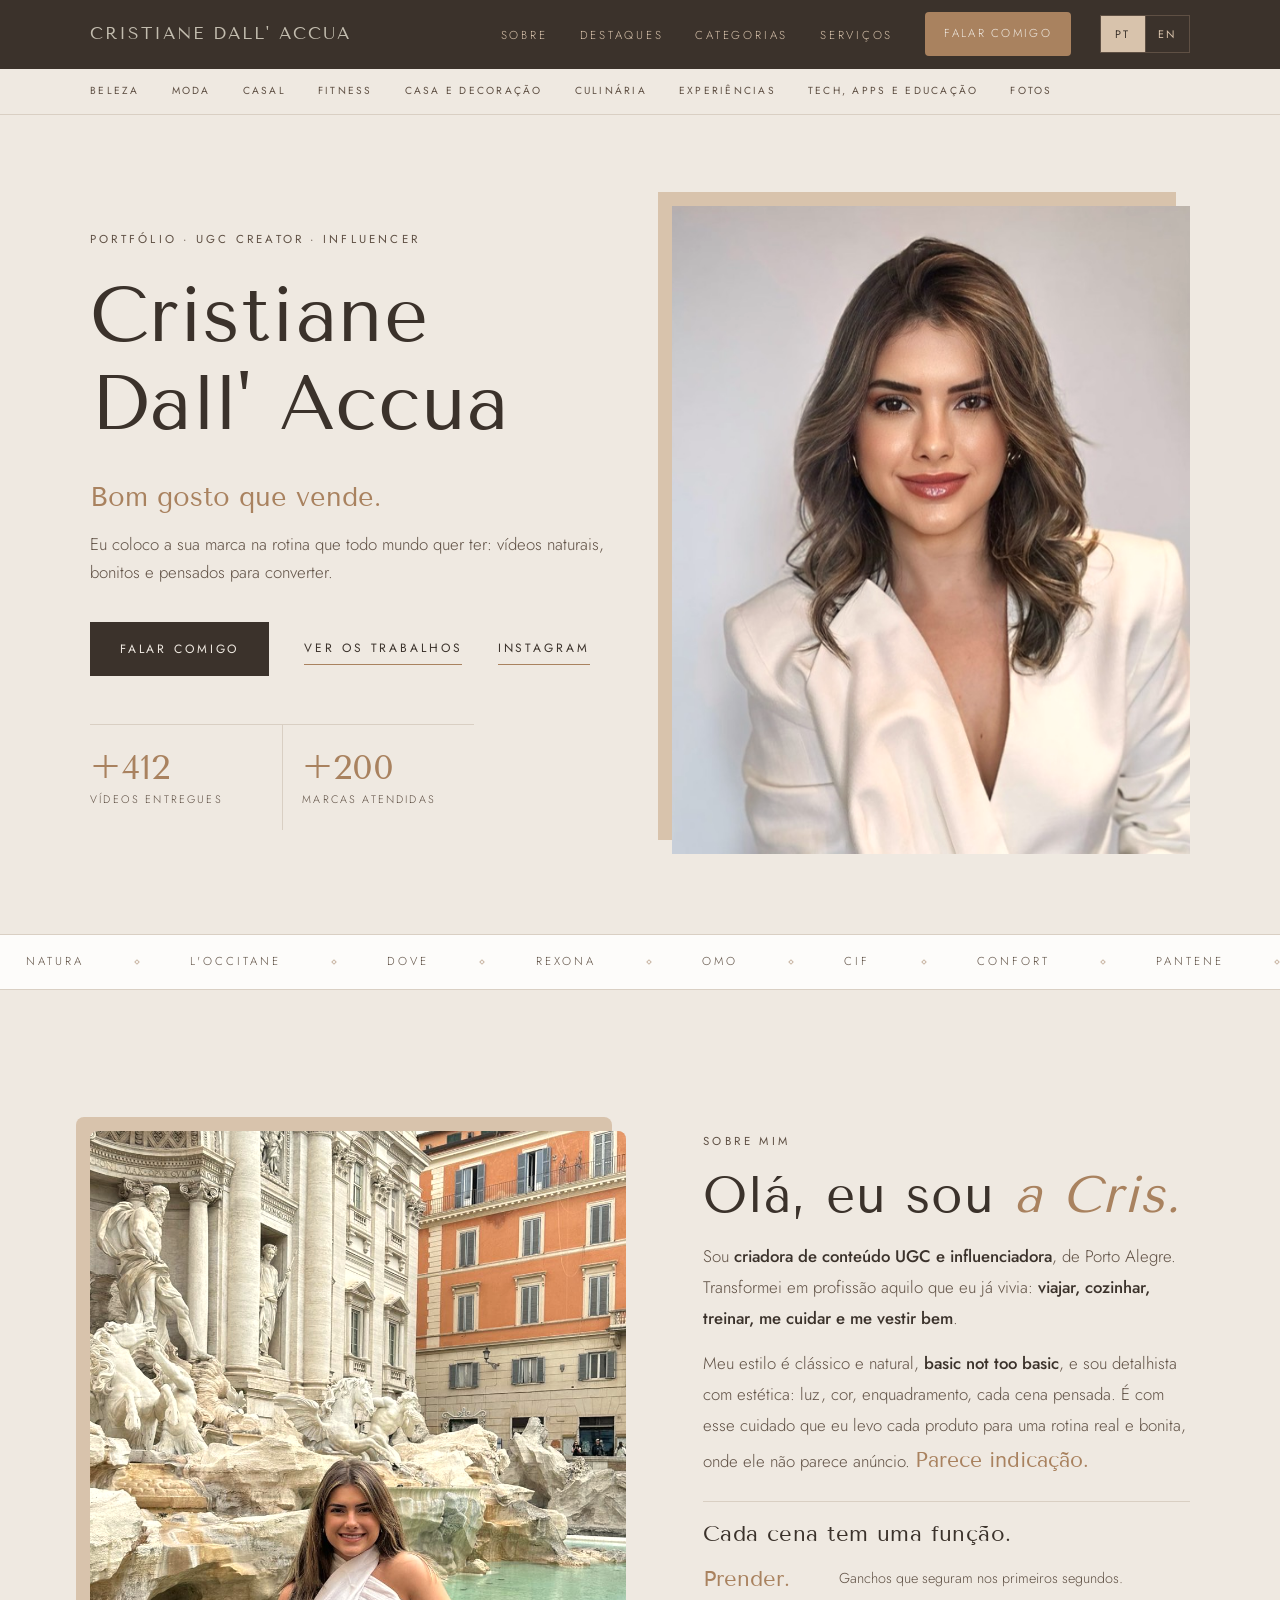
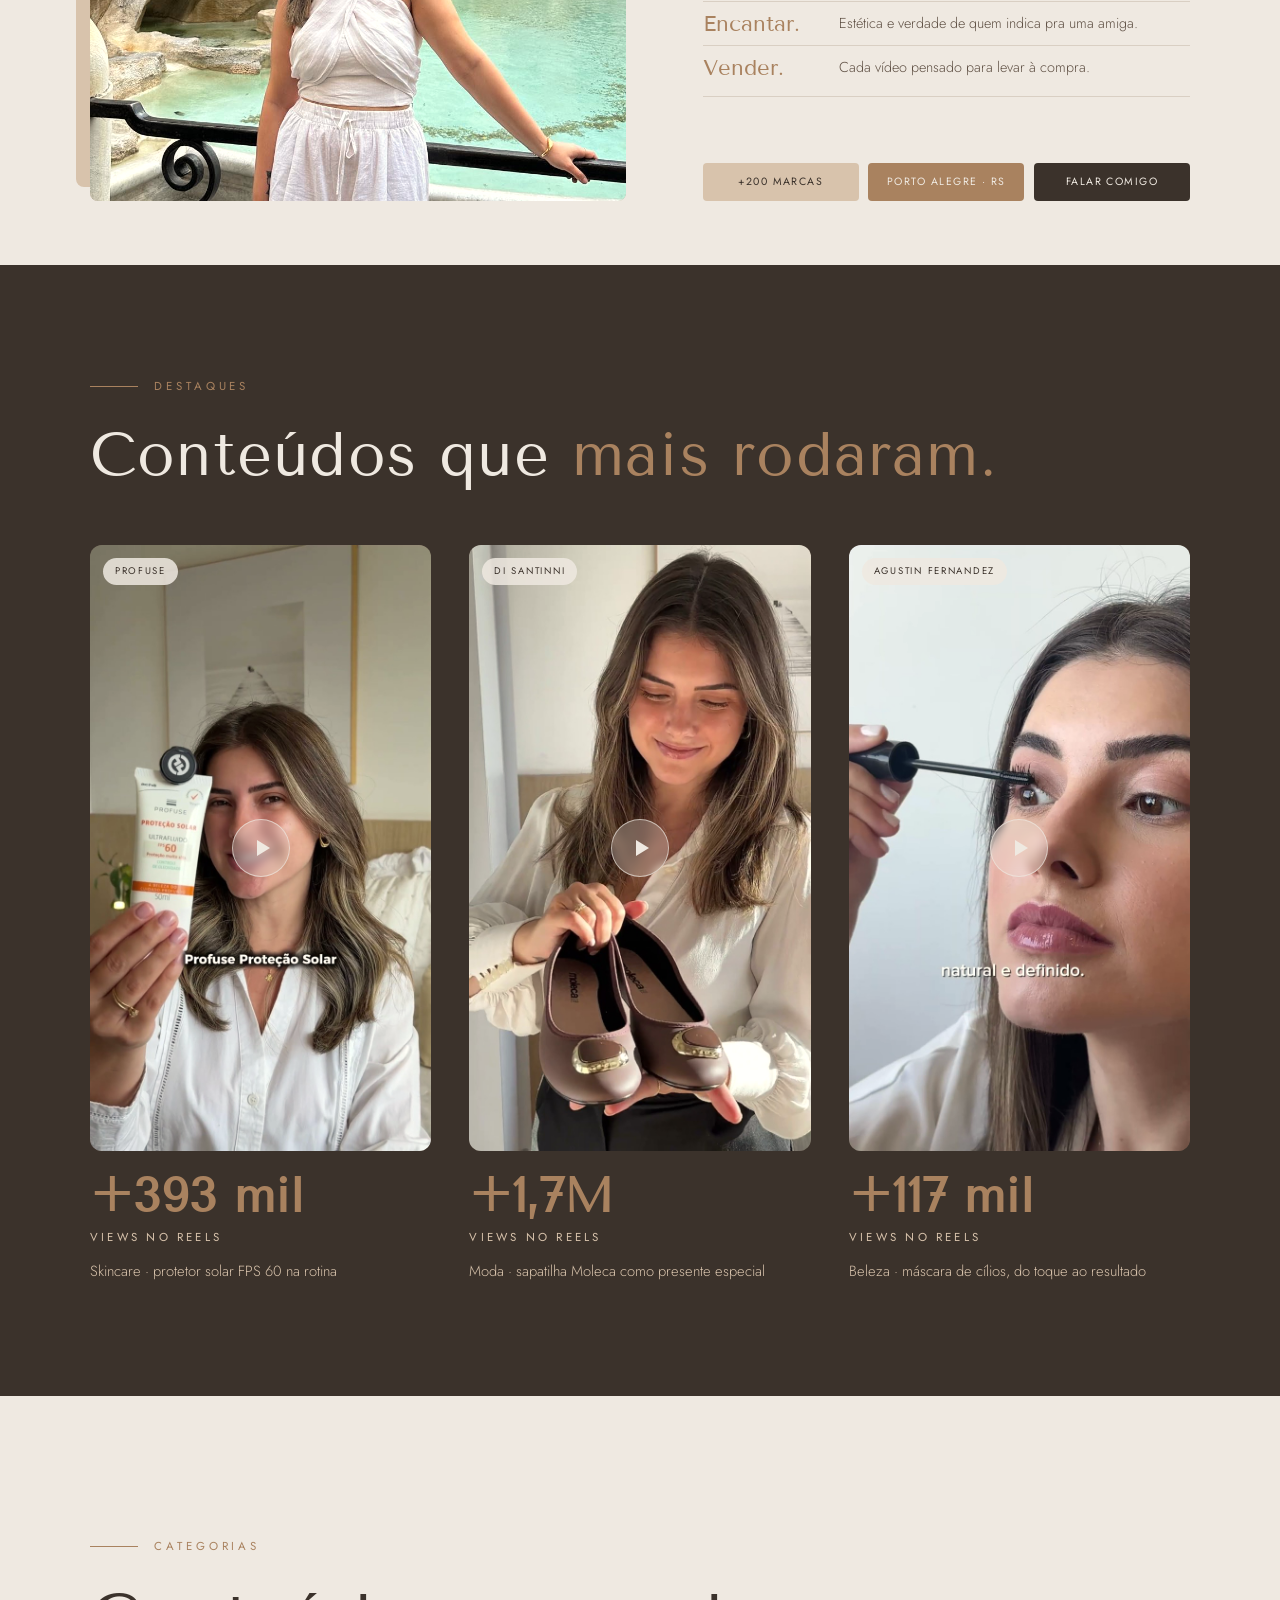
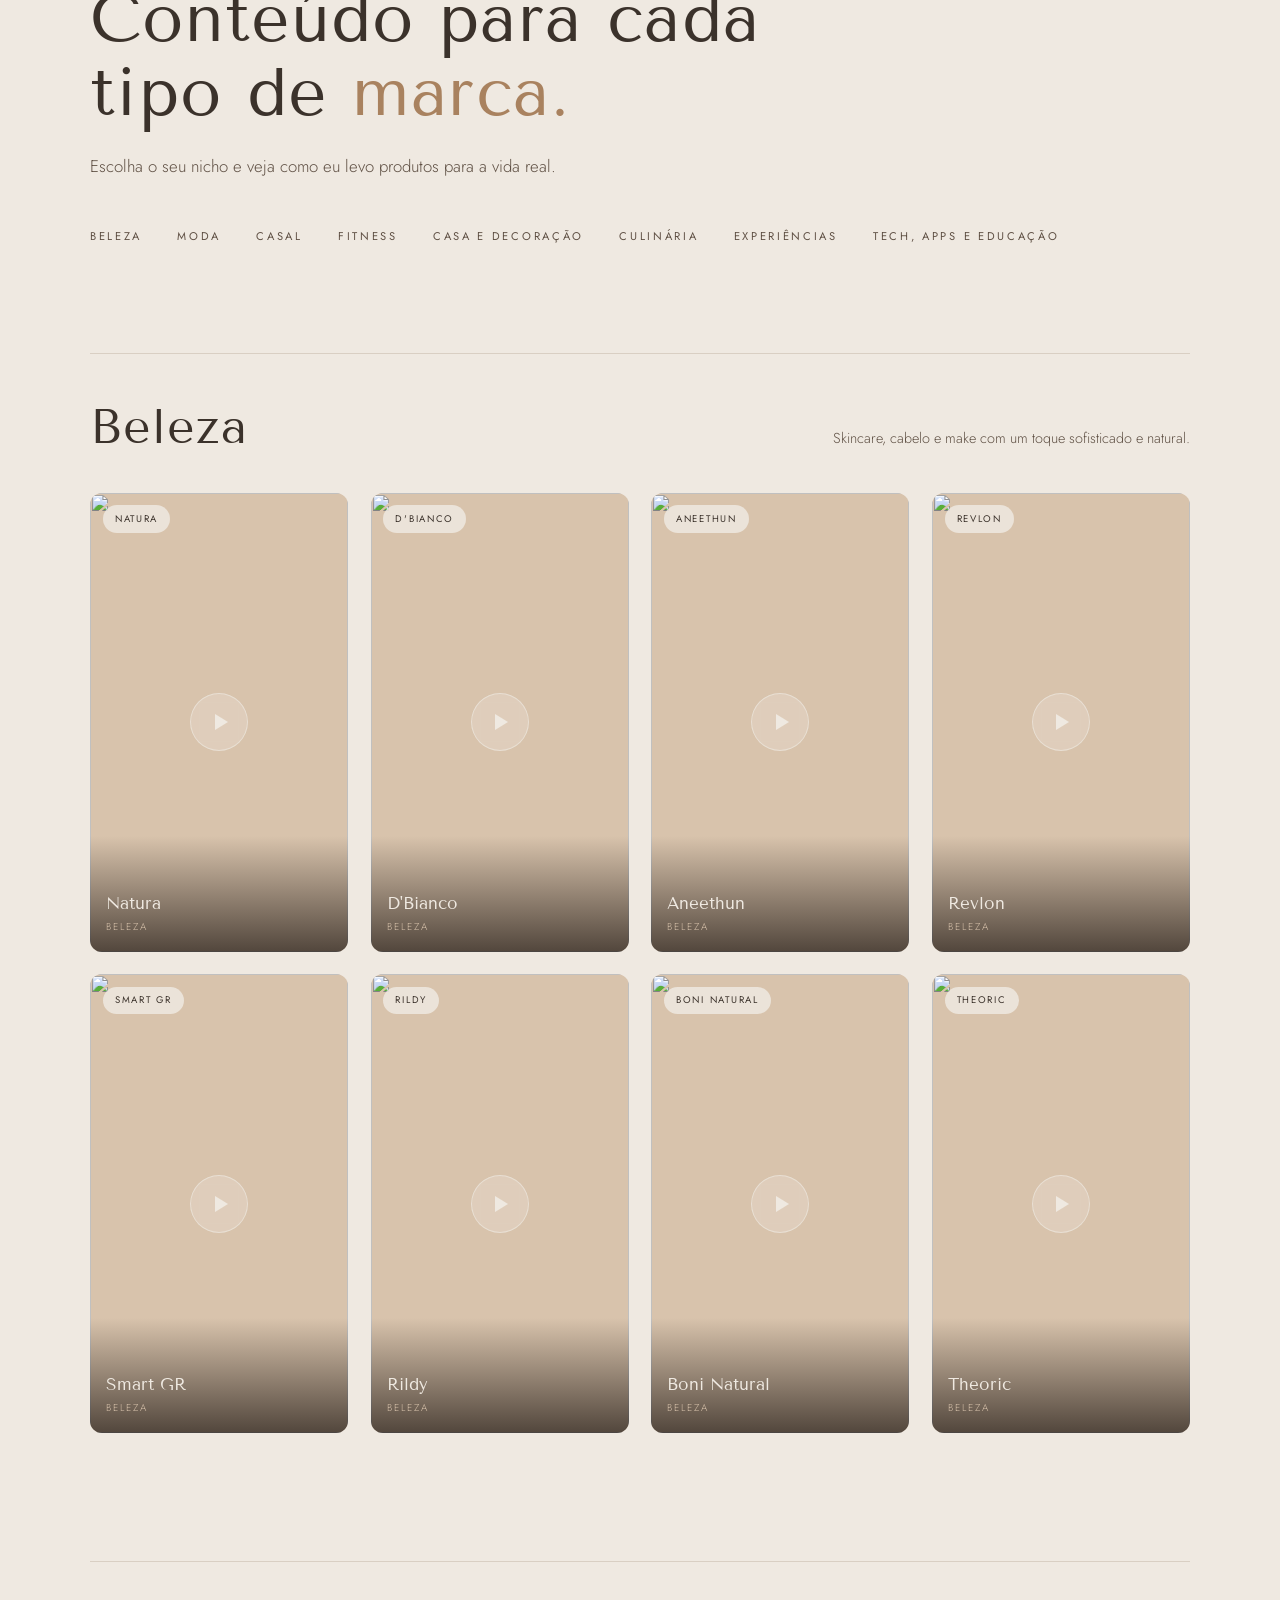
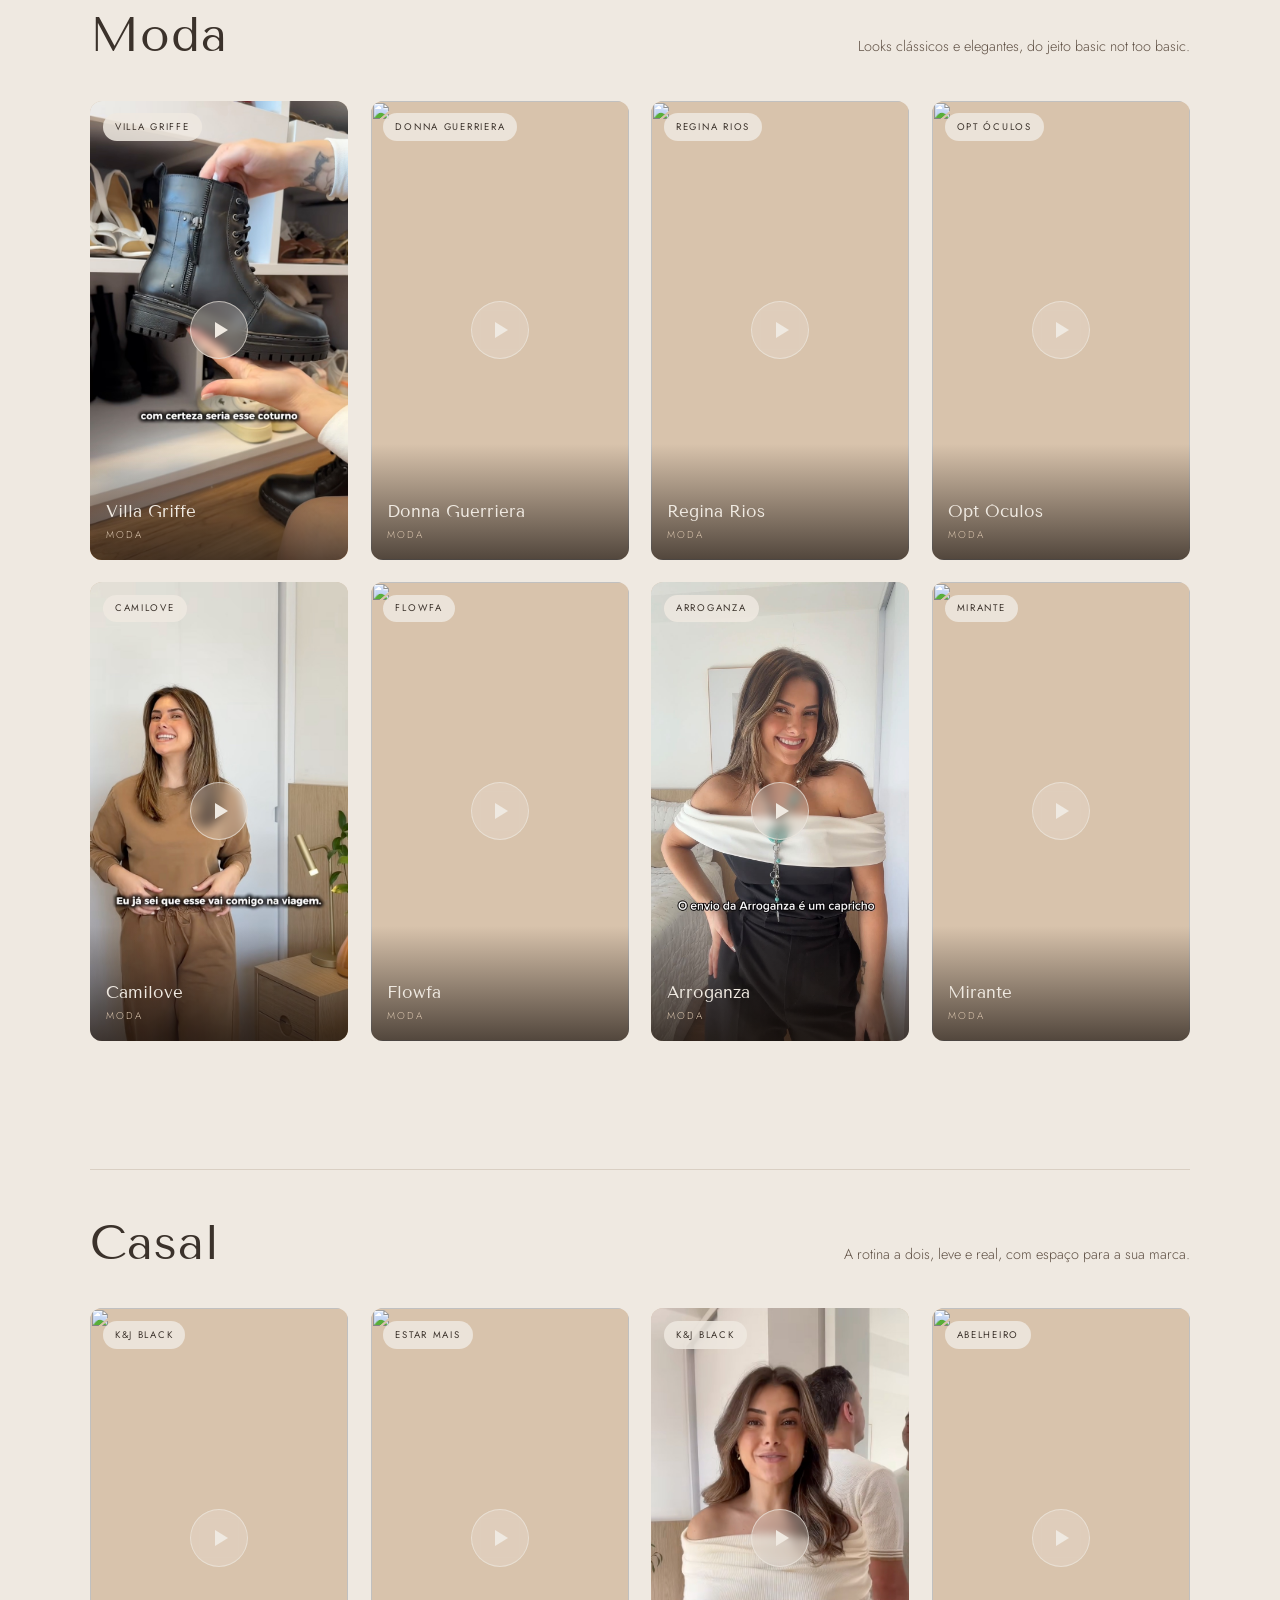
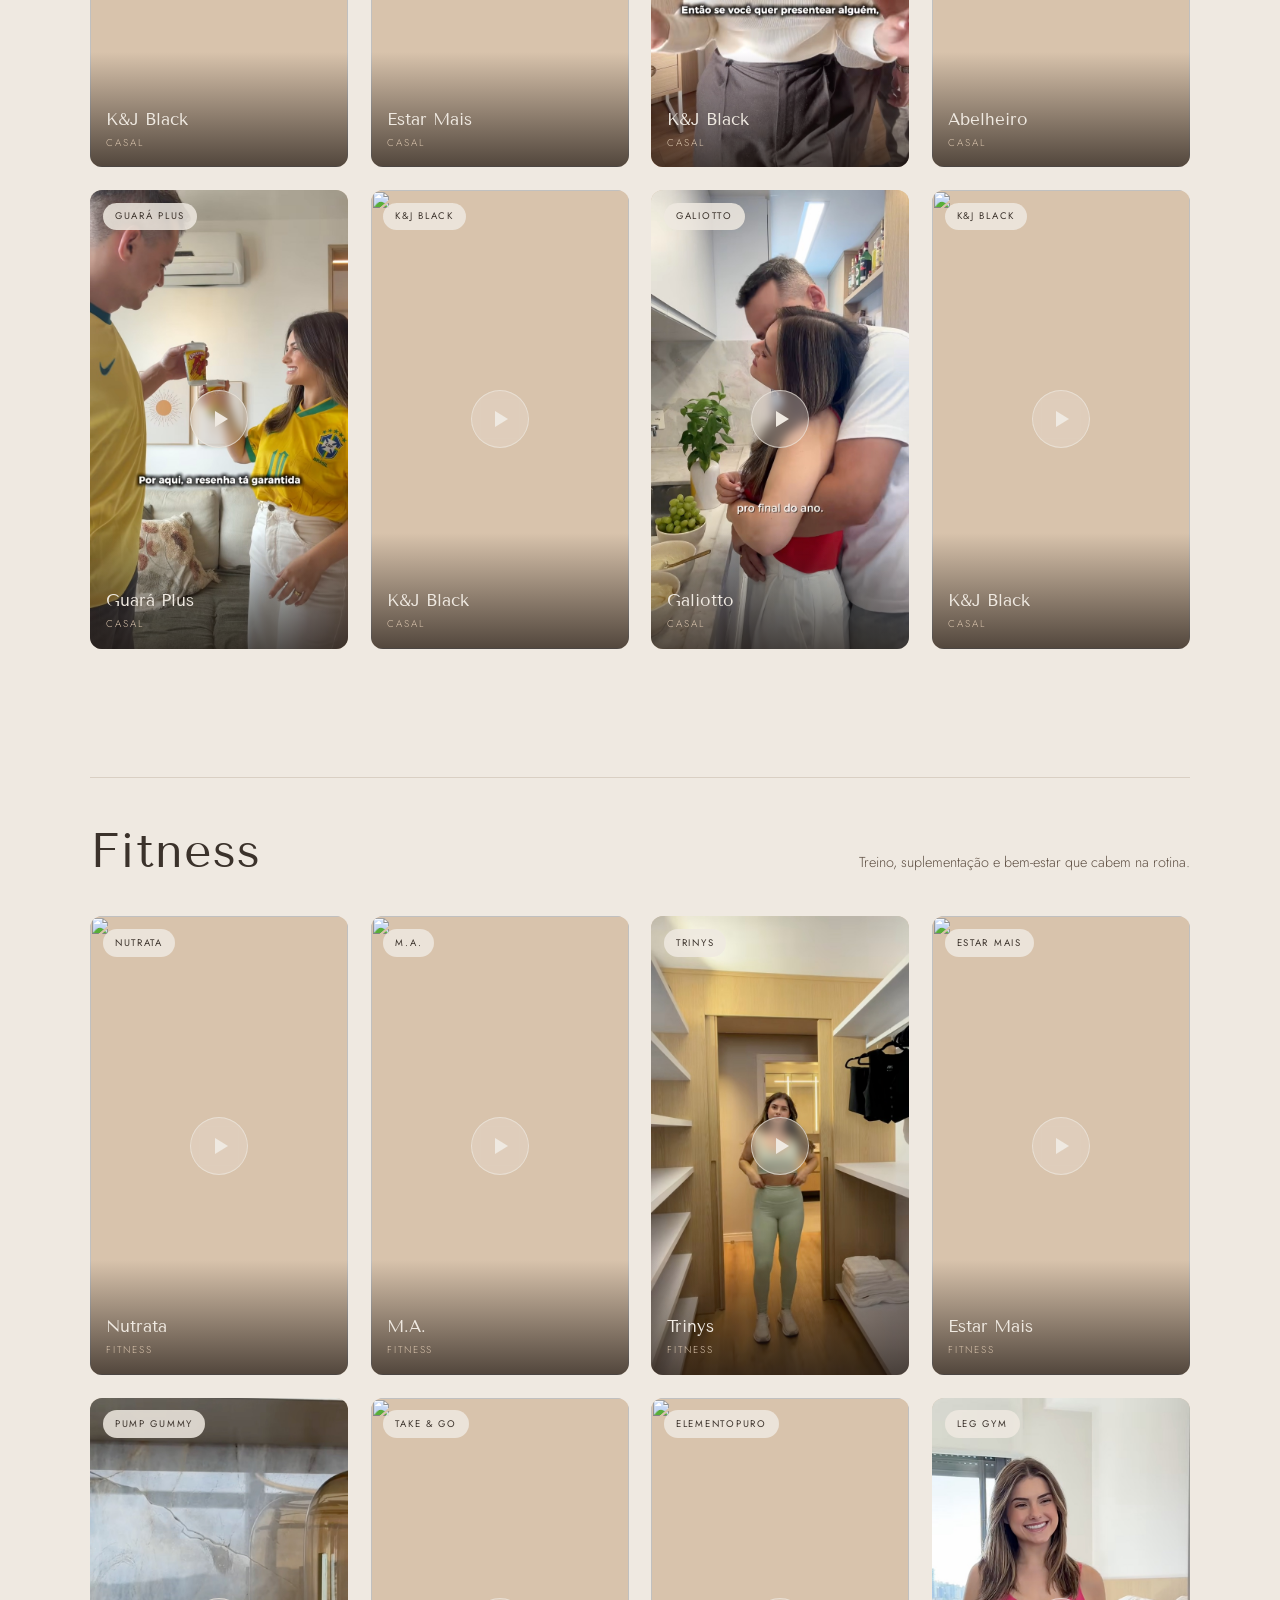
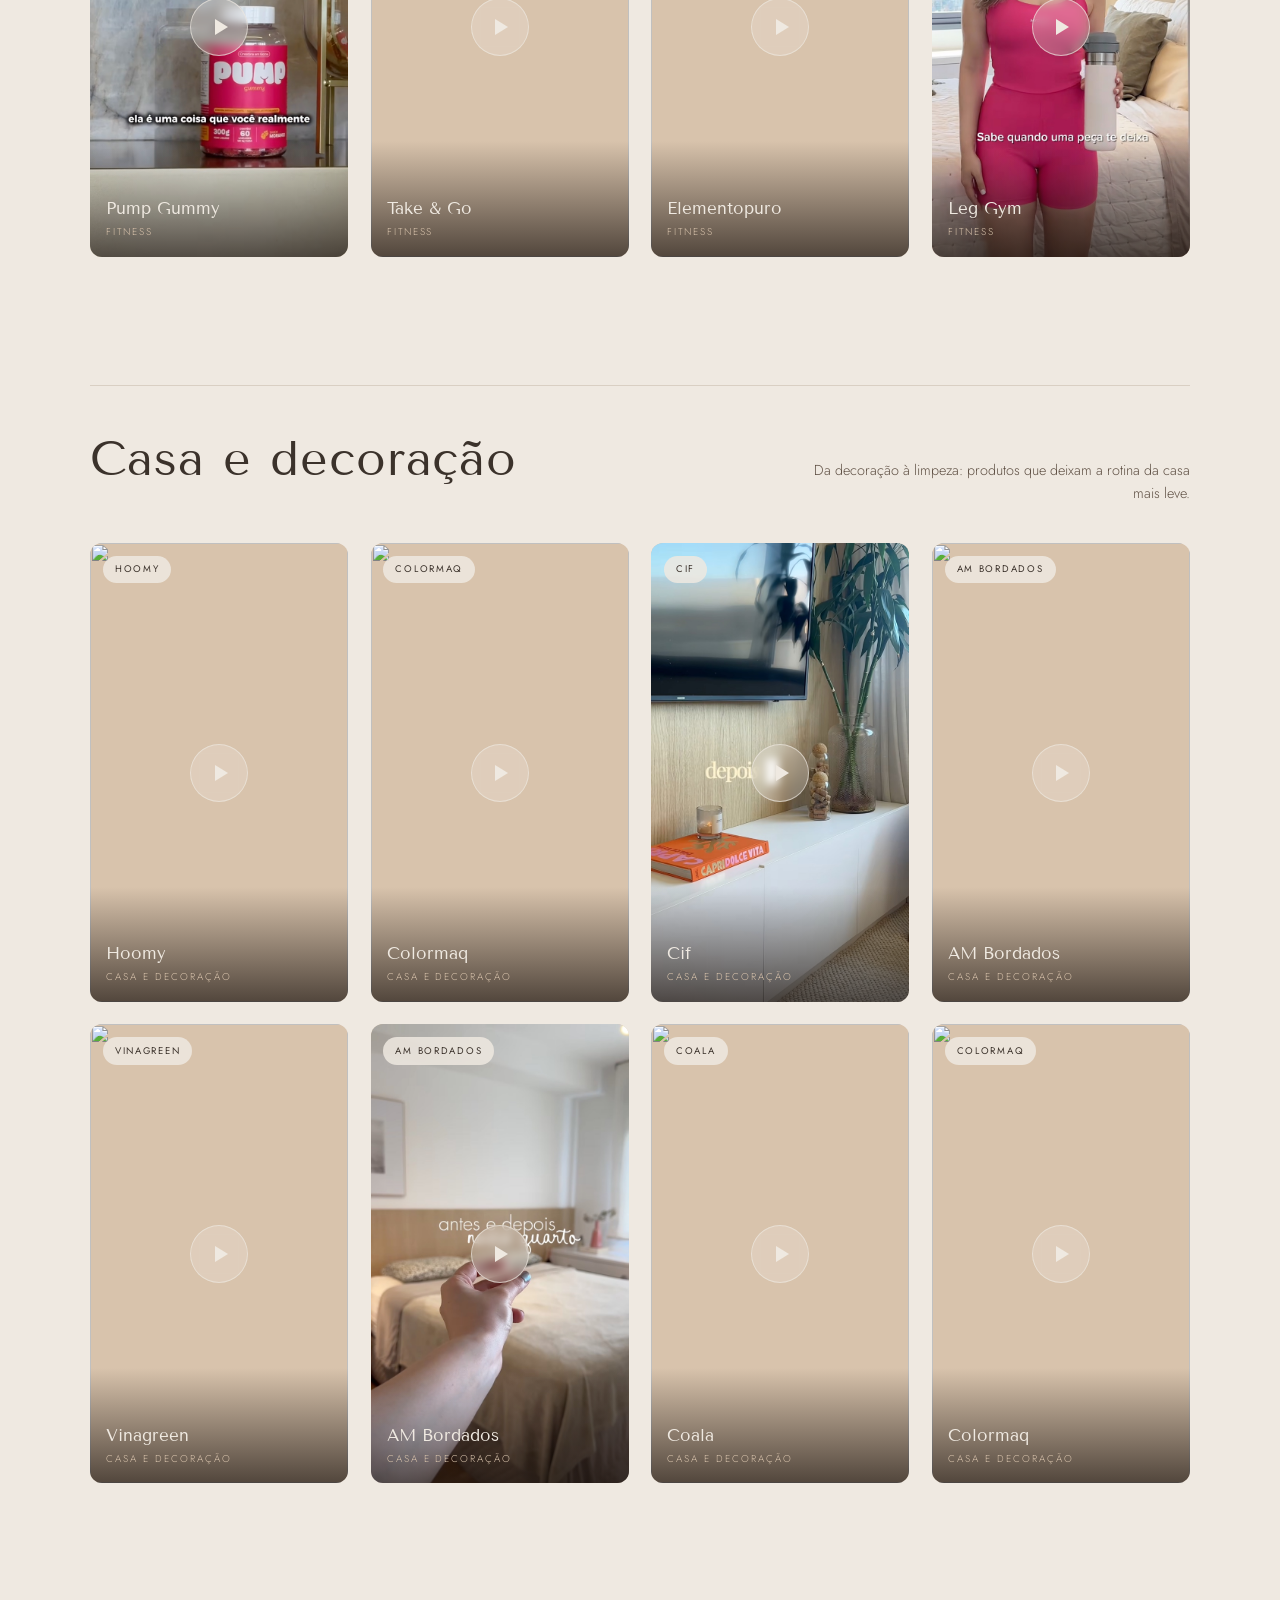
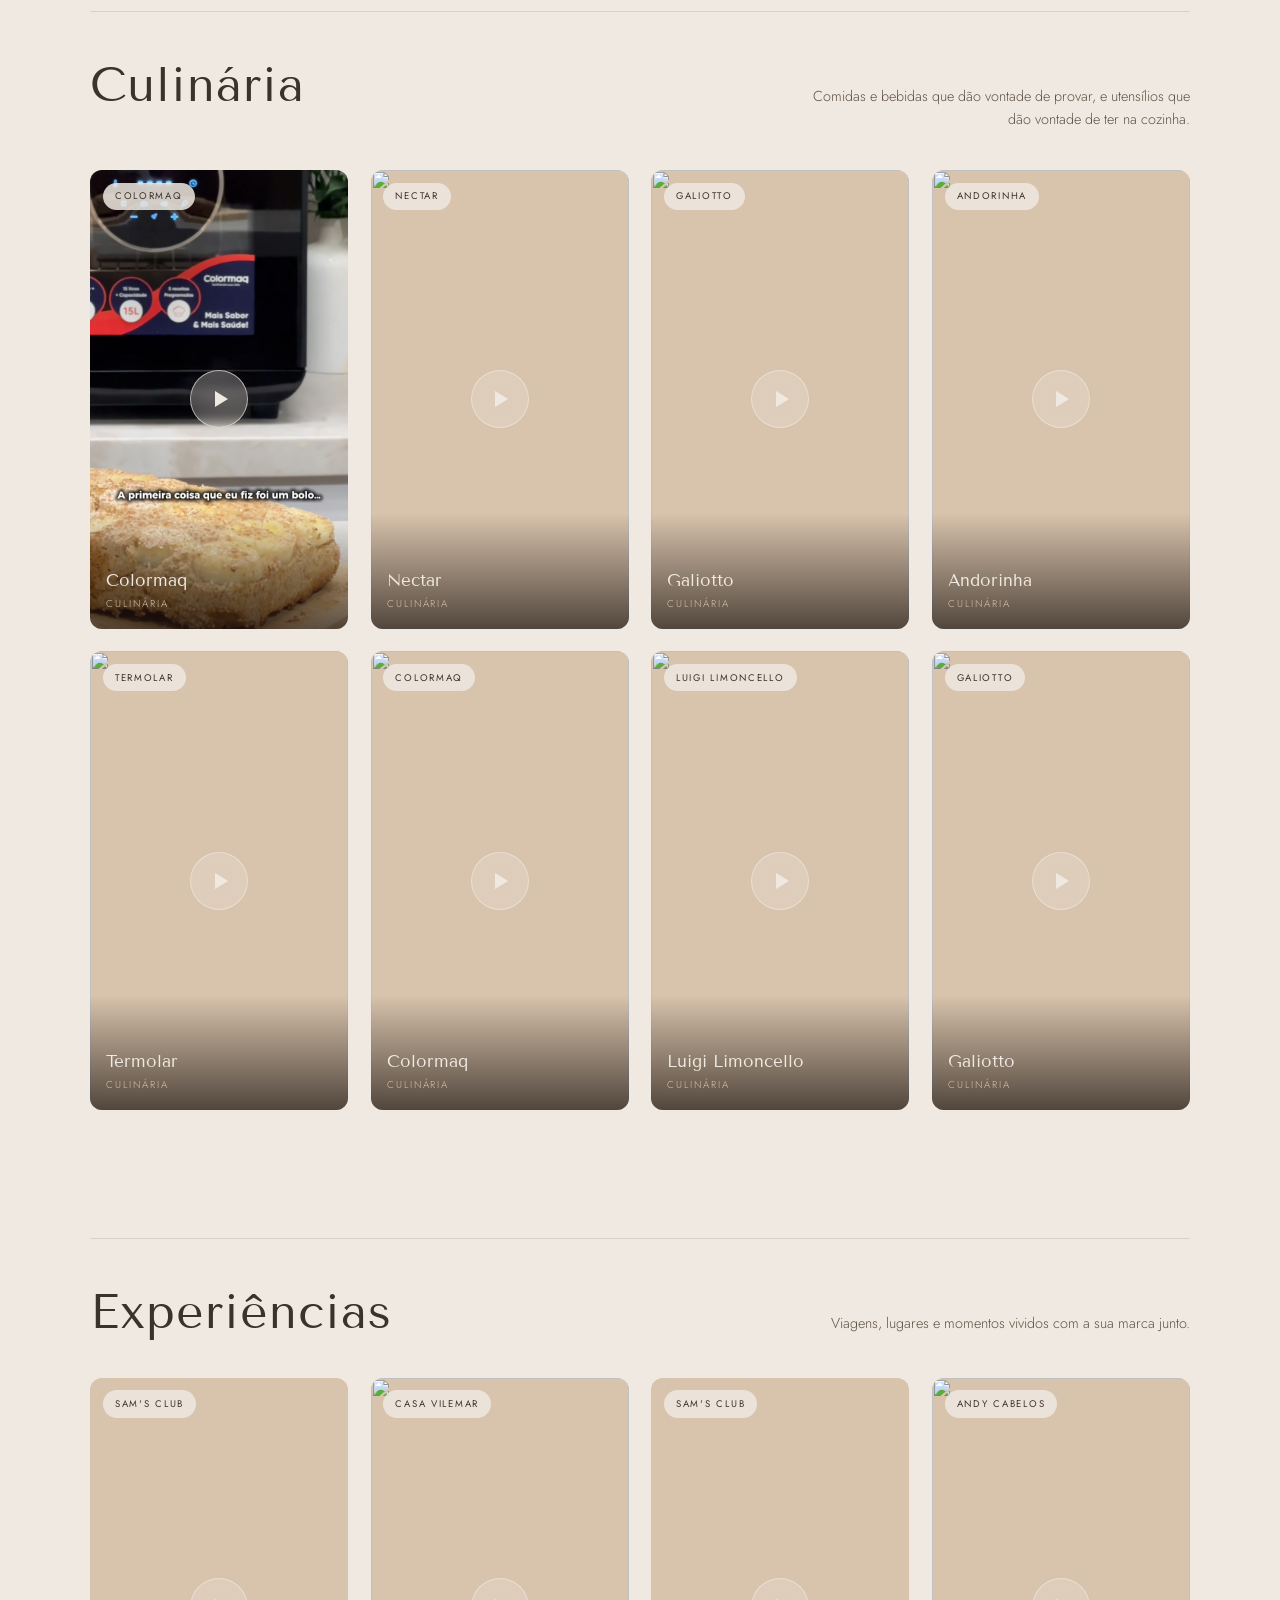
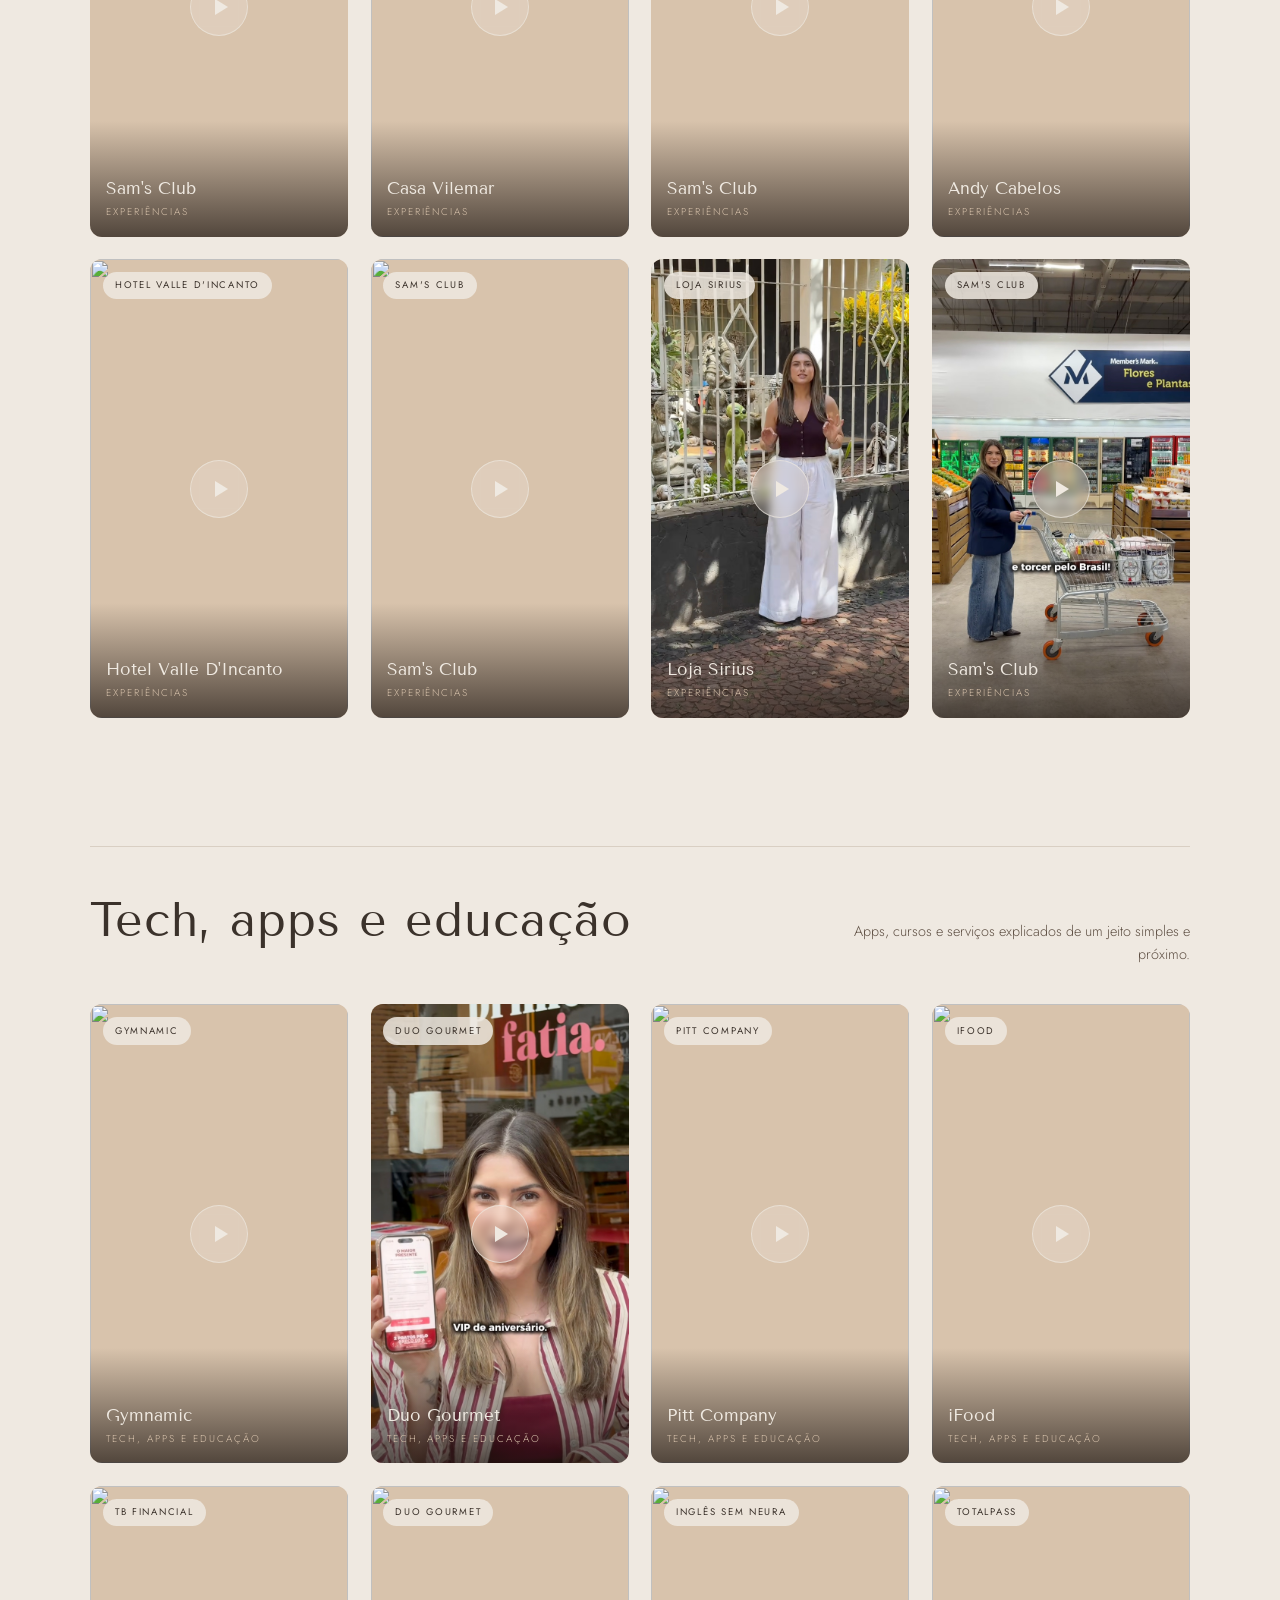
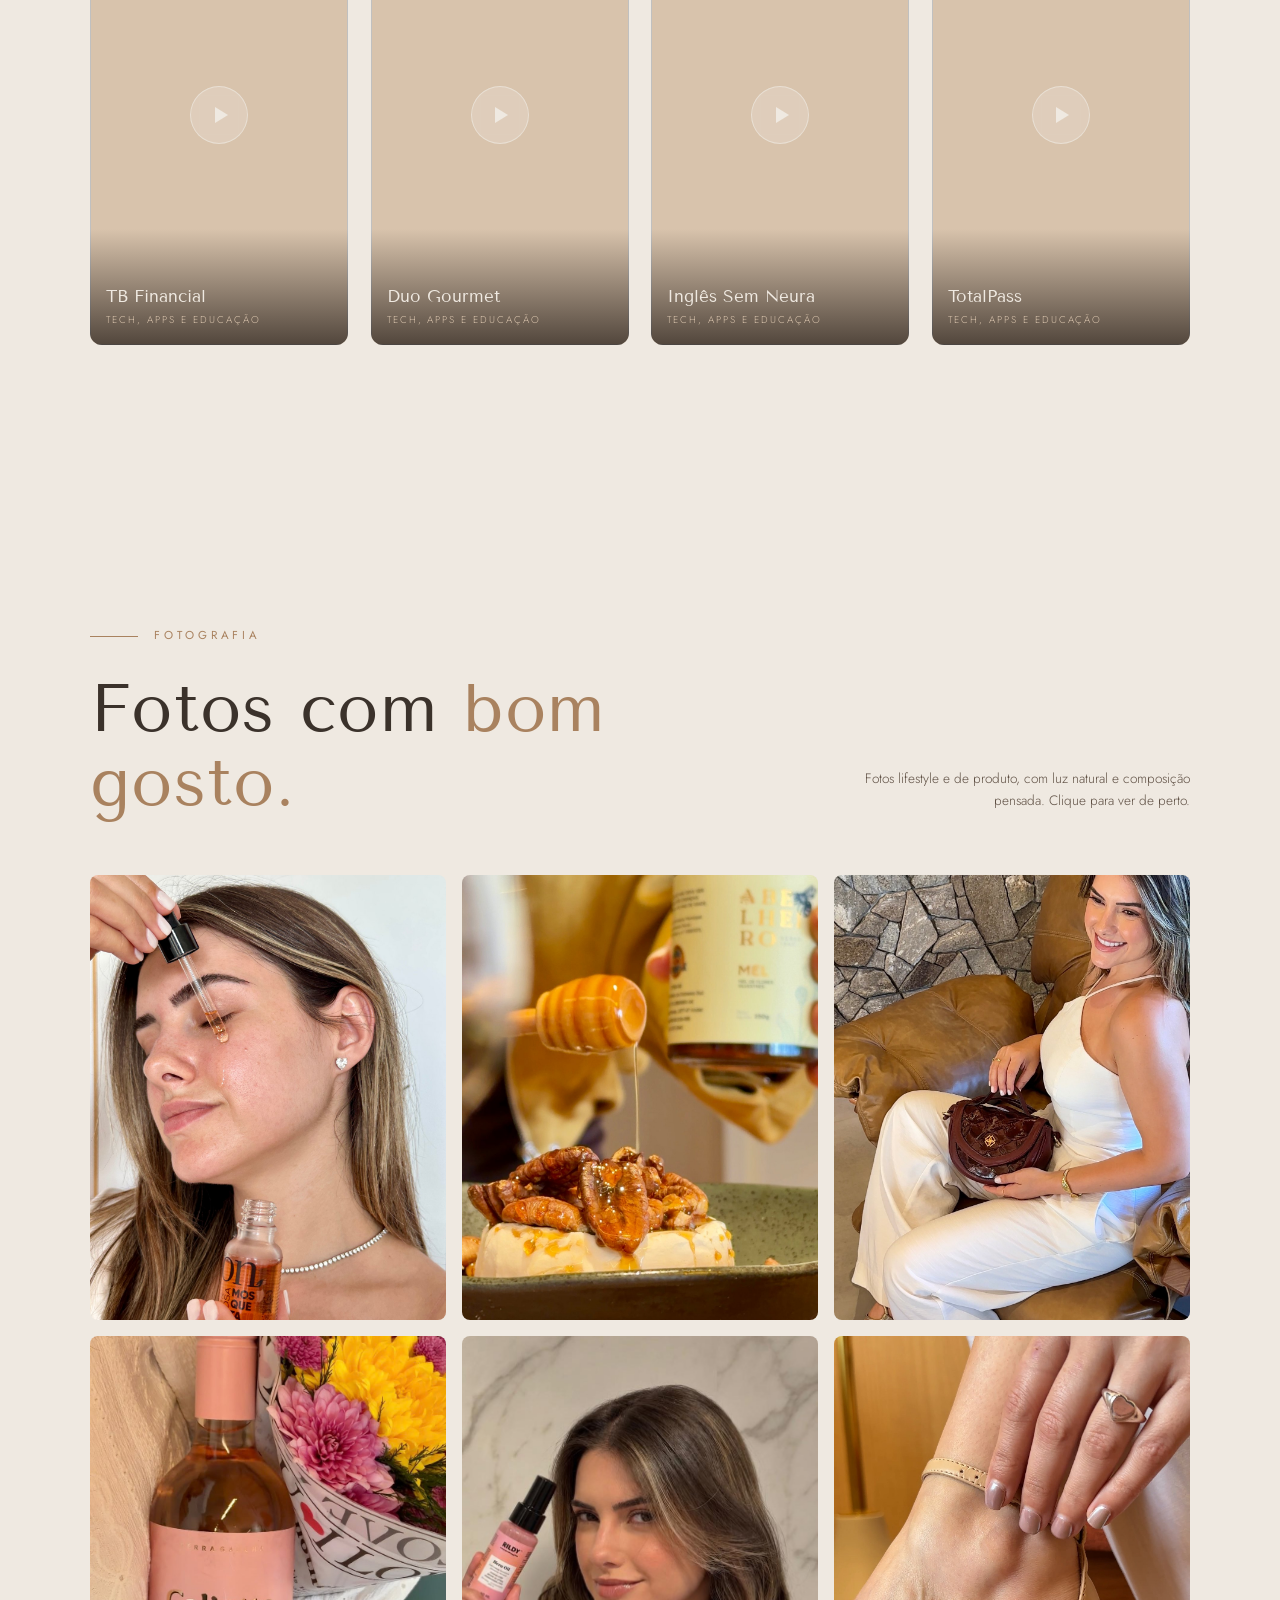
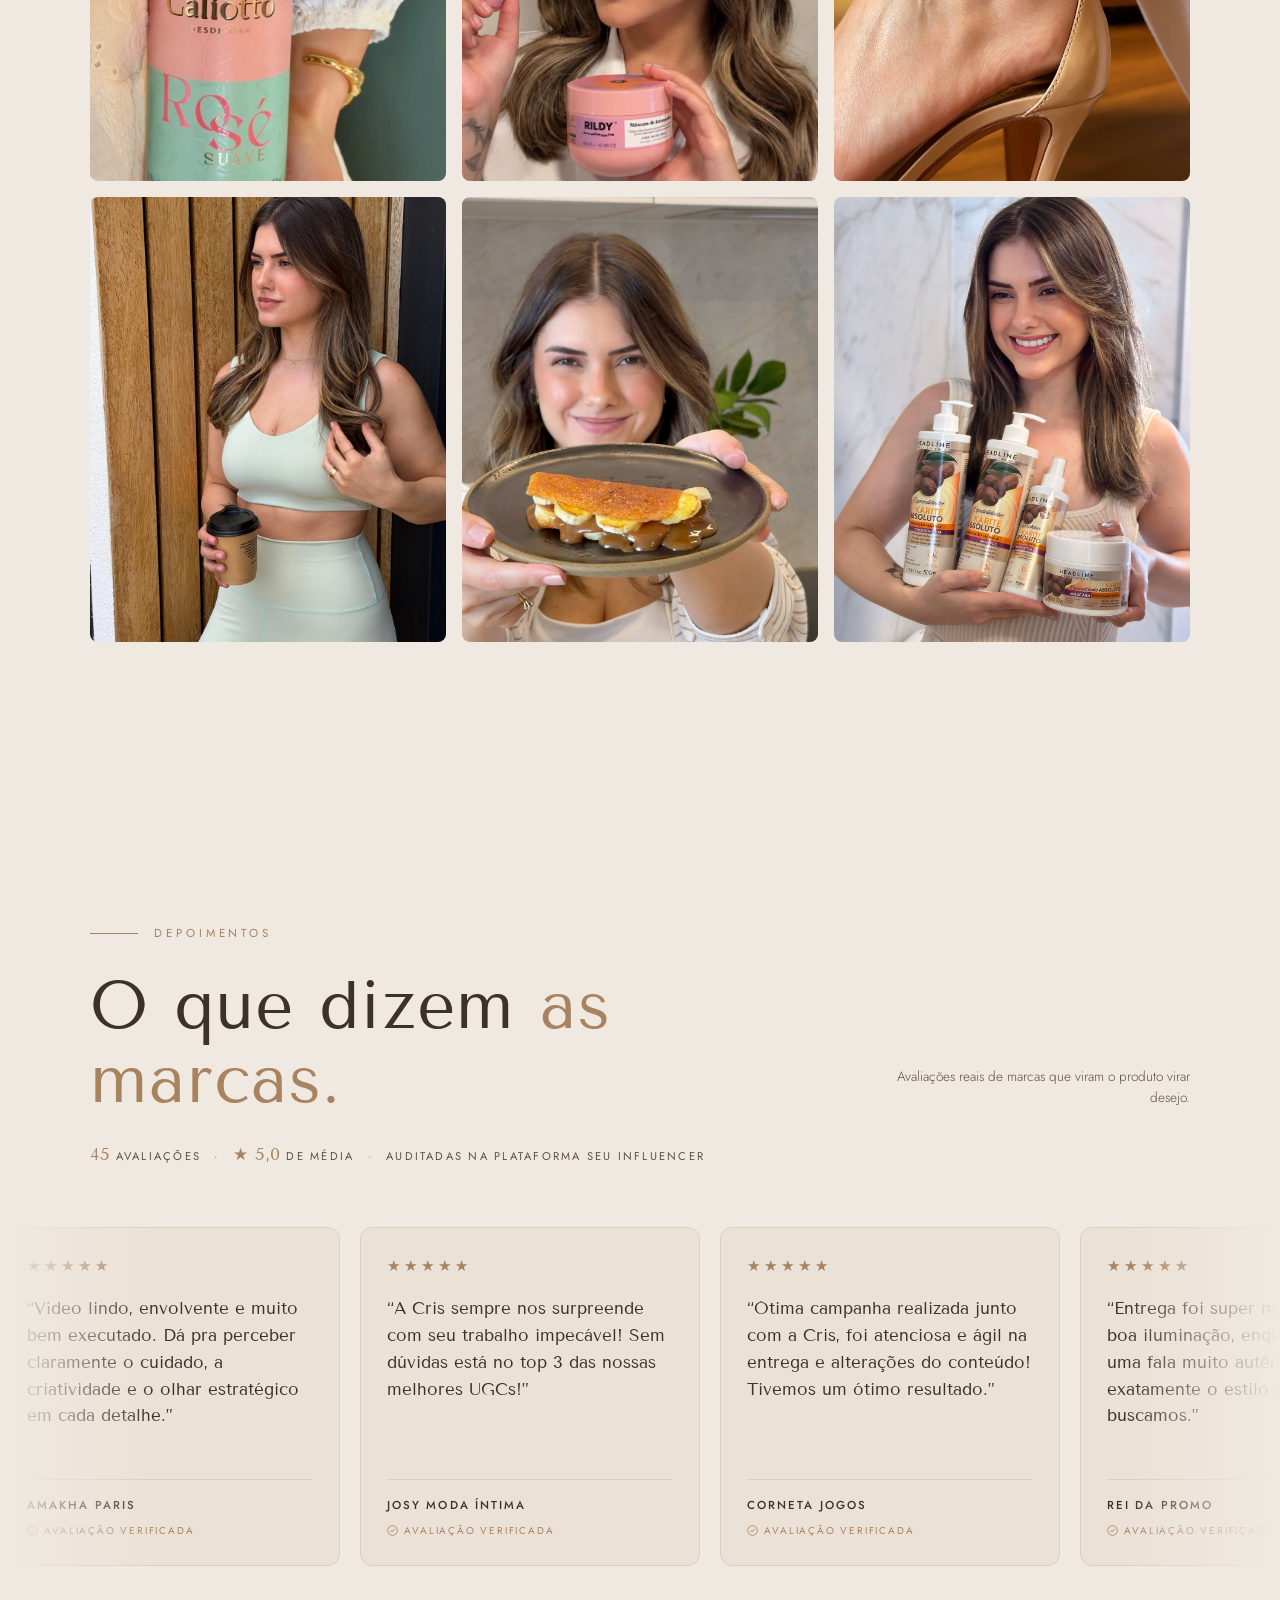
==== index.html @ cc8ca3c2 "Nova descrição da categoria Culinária" ====
<!DOCTYPE html>
<html lang="pt-BR">
<head>
<meta charset="UTF-8">
<meta name="viewport" content="width=device-width, initial-scale=1">
<title>Cristiane Dall' Accua | Portfólio UGC Creator</title>
<meta name="description" content="Portfólio UGC de Cristiane Dall' Accua, creator em Porto Alegre. Bom gosto que vende: vídeos UGC para beleza, moda, casal, fitness, casa e decoração, culinária, experiências e tech.">
<link rel="preconnect" href="https://fonts.googleapis.com">
<link rel="preconnect" href="https://fonts.gstatic.com" crossorigin>
<link href="https://fonts.googleapis.com/css2?family=Jost:wght@300;400;500&family=Tenor+Sans&display=swap" rel="stylesheet">
<link rel="preload" as="image" href="capa.jpg">
<style>
:root{
  --areia:#efe9e1;
  --offwhite:#fdfcfa;
  --marrom:#8a7461;
  --nude:#c9b5a3;
  --texto:#3b322b;
  --texto-suave:#5f5044;
  --linha:#d9cec2;
  --titulo:"Tenor Sans", Georgia, serif;
  --corpo:"Jost", system-ui, sans-serif;
  --max:1180px;
}
*,*::before,*::after{box-sizing:border-box}
html{scroll-behavior:smooth;scroll-padding-top:80px;-webkit-text-size-adjust:100%}
body{margin:0;background:var(--areia);color:var(--texto);font-family:var(--corpo);font-weight:300;font-size:1.05rem;line-height:1.7;overflow-x:hidden}
img{max-width:100%;display:block}
a{color:inherit}
h1,h2,h3{font-family:var(--titulo);font-weight:400;line-height:1.15;margin:0;letter-spacing:.02em}
p{margin:0 0 1rem}
:focus-visible{outline:1px solid var(--texto);outline-offset:4px}
.wrap{width:100%;max-width:var(--max);margin:0 auto;padding:0 clamp(1.25rem,4vw,2.5rem)}
.rotulo{font-family:var(--corpo);font-size:.72rem;font-weight:400;letter-spacing:.28em;text-transform:uppercase;color:var(--texto-suave)}
.pular{position:absolute;left:-9999px;top:0;background:var(--offwhite);padding:.75rem 1rem;z-index:200}
.pular:focus{left:1rem;top:1rem}

/* Botões: retangulares, só contorno */
.btn{display:inline-flex;align-items:center;justify-content:center;gap:.6rem;padding:1rem 1.8rem;border:1px solid var(--texto);background:transparent;color:var(--texto);font-family:var(--corpo);font-size:.75rem;font-weight:400;letter-spacing:.24em;text-transform:uppercase;text-decoration:none;cursor:pointer;border-radius:0;transition:background .35s,color .35s}
.btn:hover{background:var(--texto);color:var(--offwhite)}
.btn--claro{border-color:var(--nude);color:var(--texto-suave)}
.btn--claro:hover{background:var(--nude);color:var(--texto)}

/* Menu */
.topo{position:fixed;inset:0 0 auto 0;z-index:100;background:rgba(239,233,225,.92);backdrop-filter:blur(8px);-webkit-backdrop-filter:blur(8px);border-bottom:1px solid var(--linha)}
.topo .wrap{display:flex;align-items:center;justify-content:space-between;gap:1rem;height:68px}
.topo-direita{display:flex;align-items:center;gap:1.8rem}
.marca-nome{font-family:var(--titulo);font-size:1.05rem;letter-spacing:.12em;text-transform:uppercase;text-decoration:none;white-space:nowrap}
.menu{display:flex;gap:2rem;list-style:none;margin:0;padding:0}
.menu a{font-size:.72rem;letter-spacing:.24em;text-transform:uppercase;text-decoration:none;color:var(--texto-suave);padding:.4rem 0;border-bottom:1px solid transparent;transition:border-color .3s,color .3s}
.menu a:hover{color:var(--texto);border-color:var(--texto)}
.sanduiche{display:none;background:none;border:1px solid var(--linha);width:44px;height:44px;cursor:pointer;position:relative}
.sanduiche span,.sanduiche span::before,.sanduiche span::after{position:absolute;left:11px;width:20px;height:1px;background:var(--texto);content:"";transition:transform .3s,opacity .3s}
.sanduiche span{top:21px}
.sanduiche span::before{left:0;top:-6px}
.sanduiche span::after{left:0;top:6px}
.sanduiche[aria-expanded="true"] span{background:transparent}
.sanduiche[aria-expanded="true"] span::before{transform:translateY(6px) rotate(45deg)}
.sanduiche[aria-expanded="true"] span::after{transform:translateY(-6px) rotate(-45deg)}

/* BARRA DO TOPO MARROM (teste): para voltar ao bege, apague a classe "topo--marrom" da tag header */
/* MENU SUPERIOR */
.topo--marrom{background:#3b322b;border-bottom-color:#3b322b}
.topo-marca{display:flex;align-items:center;text-decoration:none;line-height:1}
.topo-nome{font-family:"Tenor Sans", Georgia, serif;font-weight:300;font-size:16.8px;letter-spacing:2.016px;text-transform:uppercase;color:rgb(194, 188, 174);white-space:nowrap}
.topo--marrom .menu{align-items:center}
.topo--marrom .menu a{color:#d8c3ac;border-bottom:1px solid transparent}
.topo--marrom .menu a:hover,.topo--marrom .menu a.ativo{color:#efe9e1;border-color:#a9825f}
.topo--marrom .menu a.topo-cta{display:inline-block;padding:.75rem 1.2rem;border:0;border-radius:4px;background:#a9825f;color:#efe9e1;letter-spacing:.2em;transition:background .3s,color .3s}
.topo--marrom .menu a.topo-cta:hover{background:#efe9e1;color:#3b322b}
.topo--marrom .sanduiche{border-color:#5f5044}
.topo--marrom .sanduiche span,.topo--marrom .sanduiche span::before,.topo--marrom .sanduiche span::after{background:#efe9e1}
.topo--marrom .sanduiche[aria-expanded="true"] span{background:transparent}
.topo--marrom .idiomas{border-color:#5f5044}
.topo--marrom .idioma{color:#d8c3ac}
.topo--marrom .idioma+.idioma{border-left-color:#5f5044}
.topo--marrom .idioma[aria-pressed="true"]{background:#d8c3ac;color:#3b322b}
.topo--marrom :focus-visible{outline-color:#d8c3ac}
.menu-idiomas{display:none}
@media (max-width:900px){
  .topo--marrom .menu{background:#3b322b;border-bottom-color:#5f5044;align-items:stretch}
  .topo--marrom .menu li{border-bottom-color:rgba(216,195,172,.2)}
  .topo--marrom .menu li.menu-cta{border-bottom:0;padding-top:1rem}
  .topo--marrom .menu a.topo-cta{display:block;text-align:center;padding:1rem}
}
@media (max-width:600px){
  .topo .topo-direita .idiomas-topo{display:none}
  .topo-nome{font-size:.8rem;letter-spacing:.06em}
  .topo--marrom .menu li.menu-idiomas{display:flex;justify-content:center;border-bottom:0;padding:1rem 0 .2rem}
}

/* Botão de idioma (PT / EN) */
.idiomas{display:flex;border:1px solid var(--linha);flex-shrink:0}
.idioma{background:transparent;border:0;min-width:44px;height:36px;padding:0 .7rem;font-family:var(--corpo);font-size:.68rem;font-weight:400;letter-spacing:.2em;color:var(--texto-suave);cursor:pointer;border-radius:0;transition:background .3s,color .3s}
.idioma+.idioma{border-left:1px solid var(--linha)}
.idioma:hover{color:var(--texto)}
.idioma[aria-pressed="true"]{background:var(--texto);color:var(--offwhite)}

/* Capa */
.capa{padding:calc(68px + clamp(3rem,8vw,6rem)) 0 0;background:var(--areia)}
.capa-grade{display:grid;grid-template-columns:1fr 1fr;gap:clamp(2rem,5vw,5rem);align-items:center}
.capa h1{font-size:clamp(2.6rem,6vw,5.4rem);letter-spacing:.01em;margin:1.4rem 0 1.6rem;overflow-wrap:break-word}
.capa .frase{font-family:var(--titulo);font-size:clamp(1.25rem,2.4vw,1.7rem);margin-bottom:.6rem}
.capa .sub{max-width:34rem;color:var(--texto-suave)}
.capa .acoes{display:flex;flex-wrap:wrap;gap:1rem;margin:2.2rem 0 3rem}
.capa-numeros{display:grid;grid-template-columns:repeat(2,1fr);border-top:1px solid var(--linha);max-width:24rem}
.capa-numeros div{padding:1.4rem 1rem 1.4rem 0}
.capa-numeros div+div{padding-left:1.2rem;border-left:1px solid var(--linha)}
.capa-numeros strong{display:block;font-family:var(--titulo);font-weight:400;font-size:clamp(1.6rem,3vw,2.2rem);line-height:1.1}
.capa-numeros span{display:block;line-height:1.5;margin-top:.3rem;font-size:.68rem;letter-spacing:.2em;text-transform:uppercase;color:var(--texto-suave)}

/* Blocos de mídia (placeholders com degradê) */
.midia{position:relative;width:100%;overflow:hidden;background:linear-gradient(160deg,#e6dbcf 0%,#d5c3b2 55%,#c9b5a3 100%)}
.midia img,.midia video{position:absolute;inset:0;width:100%;height:100%;object-fit:cover}
.midia .legenda{position:absolute;left:1rem;bottom:1rem;font-size:.65rem;letter-spacing:.24em;text-transform:uppercase;color:var(--texto);background:rgba(253,252,250,.75);padding:.35rem .6rem}
.midia--4x5{aspect-ratio:4/5}
.midia--9x16{aspect-ratio:9/16}
.midia--1x1{aspect-ratio:1/1}
.capa-foto{width:100%}
/* FOTO DA CAPA: zoom para cortar as bordas. scale = quanto aproxima, transform-origin ajusta o rosto no centro */
.capa-foto img{object-position:50% 0;transform:scale(1.45);transform-origin:70.5% 30%}

/* CAPA: paleta Caramelo */
.capa{--areia:#efe9e1;--texto:#3b322b;--texto-suave:#5f5044;--destaque:#a9825f;--bloco-foto:#d8c3ac;--linha:#d9cfc3;background:var(--areia)}
.capa .frase{color:var(--destaque)}
.capa .acoes{align-items:center;gap:1.2rem 2.2rem}
/* botão principal sólido */
.capa .btn--solido{background:var(--texto);border-color:var(--texto);color:var(--areia)}
.capa .btn--solido:hover{background:var(--destaque);border-color:var(--destaque);color:var(--areia)}
/* links de texto com sublinhado fino */
.link-capa{display:inline-block;padding:.35rem 0;font-family:var(--corpo);font-size:.75rem;font-weight:400;letter-spacing:.24em;text-transform:uppercase;text-decoration:none;color:var(--texto);border-bottom:1px solid var(--destaque);transition:color .3s}
.link-capa:hover{color:var(--destaque)}
/* números */
.capa .capa-numeros strong{color:var(--destaque)}
/* foto com bloco de cor atrás, deslocado 14px para cima e para a esquerda */
.capa-foto{position:relative}
.capa-foto::before{content:"";position:absolute;inset:0;transform:translate(-14px,-14px);background:var(--bloco-foto);z-index:0}
.capa-foto .midia{position:relative;z-index:1}
.capa-foto img{filter:sepia(.12) saturate(1.05)}


/* Faixa de marcas */
.faixa{margin-top:clamp(3rem,7vw,5rem);border-top:1px solid var(--linha);border-bottom:1px solid var(--linha);overflow:hidden;background:var(--offwhite)}
.faixa-trilho{display:flex;width:max-content;animation:rolar 220s linear infinite}
.faixa:hover .faixa-trilho{animation-play-state:paused}
.faixa-trilho span{font-size:.72rem;letter-spacing:.26em;text-transform:uppercase;color:var(--texto-suave);padding:1.1rem 1.6rem;white-space:nowrap}
.faixa-trilho span::after{content:"";display:inline-block;width:4px;height:4px;border:1px solid var(--nude);transform:rotate(45deg);margin-left:3.2rem;vertical-align:middle}
@keyframes rolar{to{transform:translateX(-50%)}}

/* Seções */
.secao{padding:clamp(5rem,11vw,9rem) 0}
.secao--clara{background:var(--offwhite)}
.cabeca{display:flex;align-items:baseline;gap:1.4rem;margin-bottom:clamp(2.5rem,6vw,4.5rem);border-bottom:1px solid var(--linha);padding-bottom:1.6rem}
.cabeca .num{font-family:var(--titulo);font-size:.95rem;color:var(--marrom);letter-spacing:.1em}
.cabeca h2{font-size:clamp(1.9rem,4.4vw,3.2rem)}
.cabeca .rotulo{margin-left:auto;text-align:right}

/* Sobre */
.sobre-grade{display:grid;grid-template-columns:.85fr 1.15fr;gap:clamp(2rem,6vw,6rem);align-items:center}
.sobre-texto p{color:var(--texto-suave);max-width:36rem}
.sobre-texto .abre{font-family:var(--titulo);font-size:clamp(1.3rem,2.4vw,1.75rem);color:var(--texto);line-height:1.45;margin-bottom:1.6rem}
.promessas{list-style:none;padding:0;margin:2rem 0;border-top:1px solid var(--linha)}
.promessas li{display:flex;gap:1.4rem;padding:1.1rem 0;border-bottom:1px solid var(--linha)}
.promessas li span{font-family:var(--titulo);color:var(--marrom);min-width:1.8rem}
.assinatura{font-family:var(--titulo);font-size:1.5rem;font-style:italic;color:var(--marrom);margin-top:1.8rem}
.assinatura small{display:block;font-family:var(--corpo);font-style:normal;font-size:.68rem;letter-spacing:.24em;text-transform:uppercase;color:var(--texto-suave);margin-top:.3rem}

/* Sobre mim (paleta Caramelo) */
.sobre{--texto:#3b322b;--texto-suave:#5f5044;--linha:#d9cfc3;background:#efe9e1;padding-bottom:clamp(3rem,5vw,4.5rem)}
/* bloco 1: foto + texto, alinhados pelo topo */
.sobre .sobre-grade{grid-template-columns:1.1fr 1fr;align-items:start}
.sobre-foto{position:relative;align-self:start}
.sobre-foto::before{content:"";position:absolute;inset:0;transform:translate(-14px,-14px);background:#d8c3ac;border-radius:8px;z-index:0}
.sobre-foto .midia{position:relative;z-index:1;aspect-ratio:4/5;border-radius:8px;overflow:hidden}
.sobre-foto img{object-fit:cover;object-position:50% 80%;filter:sepia(.12) saturate(1.05)}
.sobre-etiqueta{margin:0 0 1.2rem;font-size:.72rem;font-weight:400;letter-spacing:.3em;text-transform:uppercase;color:#a9825f}
.sobre-titulo{font-size:clamp(2.2rem,4vw,3.2rem);line-height:1.1;color:#3b322b;margin:0 0 1.1rem}
.sobre-titulo em{font-style:italic;color:#a9825f}
.sobre .sobre-texto p{line-height:1.85;margin:0 0 .9rem}
.sobre .sobre-texto strong{font-weight:500;color:#3b322b}
.sobre-impacto{font-family:var(--titulo);font-size:1.25em;color:#a9825f;white-space:nowrap}
/* bloco claro: cada cena tem uma função */
.sobre-verbos{margin:.4rem 0 0;padding:1.1rem 0 .4rem;border-top:1px solid #d9cfc3;border-bottom:1px solid #d9cfc3}
.sobre .sobre-texto .verbos-titulo{margin:0 0 .6rem;font-family:var(--titulo);font-weight:400;font-size:1.35rem;line-height:1.3;color:#3b322b}
.verbos-lista{list-style:none;padding:0;margin:0}
.verbos-lista li{display:grid;grid-template-columns:120px 1fr;align-items:center;gap:1rem;padding:.55rem 0}
.verbos-lista li+li{border-top:1px solid #d9cfc3}
.verbo{font-family:var(--titulo);font-size:1.35rem;line-height:1.2;color:#a9825f}
.sobre .sobre-texto .verbos-lista p{margin:0;font-size:.9rem;line-height:1.5;color:#5f5044}
/* coluna da direita com a mesma altura da foto: caixinhas alinhadas à base */
.sobre .sobre-grade{align-items:stretch}
.sobre .sobre-texto{display:flex;flex-direction:column}
.sobre .sobre-tags{margin-top:auto;padding-top:1.1rem}
/* etiquetas e botão: três do mesmo tamanho, uma de cada cor da paleta */
.sobre-tags{display:grid;grid-template-columns:repeat(3,1fr);gap:.6rem;list-style:none;padding:0;margin:1.8rem 0 0}
.sobre-tags li{display:flex}
.sobre-tag{display:flex;align-items:center;justify-content:center;width:100%;padding:10px .6rem;border-radius:4px;font-size:.66rem;font-weight:400;letter-spacing:.14em;text-transform:uppercase;text-align:center;white-space:nowrap}
.sobre-tag--bege{background:#d8c3ac;color:#3b322b}
.sobre-tag--caramelo{background:#a9825f;color:#efe9e1}
a.sobre-tag--marrom{background:#3b322b;color:#efe9e1;text-decoration:none;transition:background .3s}
a.sobre-tag--marrom:hover{background:#a9825f}
/* faixa escura: como eu trabalho */
.faixa-metodo{background:#3b322b;padding:clamp(3.5rem,7vw,5rem) 0}
.faixa-metodo-grade{display:grid;grid-template-columns:1fr;gap:clamp(2.5rem,5vw,3.5rem)}
.faixa-metodo .metodo-titulo{margin:0;max-width:none;font-size:clamp(1.8rem,3.2vw,2.6rem);line-height:1.2;color:#efe9e1}
.faixa-metodo .metodo-titulo em{display:block;font-style:normal;color:#a9825f}
.faixa-metodo .metodo-lista{display:grid;grid-template-columns:repeat(3,1fr);list-style:none;padding:0;margin:0}
.faixa-metodo .metodo-lista li{padding:0 clamp(1.2rem,2.5vw,2rem)}
.faixa-metodo .metodo-lista li:first-child{padding-left:0}
.faixa-metodo .metodo-lista li:last-child{padding-right:0}
.faixa-metodo .metodo-lista li+li{border-left:1px solid #5f5044}
.faixa-metodo .metodo-num{display:block;margin-bottom:.8rem;font-family:var(--titulo);font-size:2rem;line-height:1;color:#a9825f}
.faixa-metodo .metodo-nome{margin:0 0 .5rem;font-family:var(--titulo);font-weight:400;font-size:1.3rem;color:#efe9e1}
.faixa-metodo .metodo-verbo{margin:0 0 .6rem;font-family:var(--titulo);font-weight:400;font-size:clamp(2.2rem,4vw,3.2rem);line-height:1.05;color:#a9825f}
.faixa-metodo .metodo-lista p{margin:0;max-width:24rem;font-size:.92rem;line-height:1.6;color:#d8c3ac}
@media (max-width:900px){
  .sobre .sobre-grade{grid-template-columns:1fr}
  .faixa-metodo-grade{grid-template-columns:1fr}
  .faixa-metodo .metodo-lista{grid-template-columns:1fr}
  .faixa-metodo .metodo-lista li,.faixa-metodo .metodo-lista li:first-child,.faixa-metodo .metodo-lista li:last-child{padding:1.5rem 0}
  .faixa-metodo .metodo-lista li+li{border-left:0;border-top:1px solid #5f5044}
  .faixa-metodo .metodo-lista li:first-child{padding-top:0}
  .faixa-metodo .metodo-lista li:last-child{padding-bottom:0}
}
@media (max-width:600px){
  .sobre-tags{grid-template-columns:1fr 1fr}
  .sobre-tags li:last-child{grid-column:1 / -1}
  .sobre-acoes{flex-direction:column;align-items:stretch}
  .sobre-acoes .btn,.sobre-acoes .link-capa{width:100%;text-align:center}
  .sobre-acoes .link-capa{padding:.9rem 0}
}

/* Destaques */
.destaques{display:grid;grid-template-columns:repeat(3,1fr);gap:clamp(1.25rem,3vw,2.5rem)}
.destaque{display:block;text-decoration:none;border:1px solid var(--linha);background:var(--offwhite);padding:.8rem .8rem 1.6rem;transition:border-color .35s}
.destaque:hover{border-color:var(--marrom)}
.destaque .midia{margin-bottom:1.4rem}
.play{position:absolute;top:50%;left:50%;width:68px;height:68px;transform:translate(-50%,-50%);border:1px solid var(--offwhite);display:grid;place-items:center;background:rgba(59,50,43,.12);transition:background .35s}
.play::before{content:"";border-left:14px solid var(--offwhite);border-top:9px solid transparent;border-bottom:9px solid transparent;margin-left:4px}
.destaque:hover .play{background:rgba(59,50,43,.3)}
.destaque-info{padding:0 .6rem}
.destaque .grande{font-family:var(--titulo);font-size:clamp(2.2rem,4vw,3rem);line-height:1;display:block}
.destaque .rotulo{display:block;margin:.5rem 0 1.1rem}
.destaque h3{font-size:1.15rem;margin-bottom:.4rem}
.destaque p{font-size:.92rem;color:var(--texto-suave);margin:0}

/* Destaques com player próprio: a capa do Instagram já traz o ícone de play */
.destaque--player .vplayer{border-radius:0}
.destaque--player .vplay{border-radius:0}
.destaque--player .vplayer:not(.tocando) .circulo{opacity:0}
.destaque--player .vplay:focus-visible .circulo{opacity:1}

/* Destaques no fundo escuro */
.destaques-escuro{background:#3b322b;padding:clamp(4.5rem,9vw,7rem) 0}
.destaques-cabeca{margin-bottom:clamp(2.5rem,5vw,3.5rem)}
.destaques-titulo{font-size:clamp(2.2rem,5vw,3.8rem);line-height:1.1;color:#efe9e1}
.destaques-titulo em{font-style:normal;color:#a9825f}
.destaques-escuro .destaque{border:0;background:none;padding:0}
.destaques-escuro .destaque .vplayer{border-radius:12px;margin-bottom:1.3rem;background:#5f5044}
.destaques-escuro .destaque .vplayer .vplay{border-radius:12px}
.destaques-escuro .vposter{object-fit:cover;object-position:50% 50%;filter:sepia(.12) saturate(1.05)}
.destaques-escuro .destaque-info{padding:0}
.destaques-escuro .destaque .grande{color:#a9825f}
.destaques-escuro .destaque .rotulo{margin:.5rem 0 .7rem;color:#d8c3ac}
.destaques-escuro .destaque p{color:#d8c3ac;font-size:.92rem}
.destaques-escuro .destaque--player .vplayer:not(.tocando) .circulo{opacity:1}
.destaques-total{display:flex;flex-wrap:wrap;align-items:baseline;justify-content:center;gap:.4rem 1.2rem;margin-top:clamp(3rem,6vw,4.5rem);padding-top:clamp(2rem,4vw,3rem);border-top:1px solid #5f5044;text-align:center}
.destaques-total strong{font-family:var(--titulo);font-weight:400;font-size:clamp(3rem,7vw,5rem);line-height:1;color:#a9825f}
.destaques-total span{font-size:1rem;color:#d8c3ac}

/* Barra fixa de categorias */
.barra-cat{position:fixed;top:68px;left:0;right:0;z-index:99;background:#efe9e1;border-bottom:1px solid #d9cfc3;opacity:0;visibility:hidden;transform:translateY(-6px);transition:opacity .3s,transform .3s,visibility .3s}
.barra-cat.visivel{opacity:1;visibility:visible;transform:none}
/* com a barra sempre visível, o conteúdo começa abaixo das duas barras */
html.com-barra-cat{scroll-padding-top:125px}
html.com-barra-cat .capa{padding-top:calc(68px + 42px + clamp(3rem,8vw,6rem))}
.barra-cat-links{display:flex;gap:2rem;overflow-x:auto;scrollbar-width:none;-webkit-overflow-scrolling:touch}
.barra-cat-links::-webkit-scrollbar{display:none}
.barra-cat-links a{flex-shrink:0;padding:.85rem 0;white-space:nowrap;font-size:.64rem;font-weight:400;letter-spacing:.22em;text-transform:uppercase;text-decoration:none;color:#5f5044;border-bottom:1px solid transparent;transition:color .3s,border-color .3s}
.barra-cat-links a:hover{color:#a9825f}
.barra-cat-links a.ativo{color:#a9825f;border-bottom-color:#a9825f}

/* CONTATO no fundo escuro */
.contato-escuro{background:#3b322b;padding:clamp(4.5rem,9vw,7rem) 0}
.contato-escuro .contato-cabeca{margin-bottom:clamp(2.5rem,5vw,3.5rem)}
.contato-escuro .contato-titulo{font-size:clamp(2.2rem,5vw,3.8rem);line-height:1.1;color:#efe9e1}
.contato-escuro .contato-titulo em{font-style:normal;color:#a9825f}
.contato-escuro .contato-grade{display:grid;grid-template-columns:.95fr 1.05fr;gap:clamp(2.5rem,6vw,6rem);align-items:start}
.contato-escuro .contato-frase{font-family:var(--titulo);font-size:clamp(1.4rem,2.6vw,2rem);line-height:1.35;color:#efe9e1;margin:0 0 2rem}
.contato-escuro .contato-apoio{color:#d8c3ac;margin:0 0 1.6rem;line-height:1.75}
.contato-escuro .contato-agenda{display:flex;align-items:center;gap:.7rem;margin:0 0 2rem;font-size:.7rem;font-weight:400;letter-spacing:.24em;text-transform:uppercase;color:#a9825f}
.contato-escuro .ponto-pulsante{position:relative;width:8px;height:8px;border-radius:50%;background:#a9825f;flex-shrink:0}
.contato-escuro .ponto-pulsante::after{content:"";position:absolute;inset:0;border-radius:50%;background:#a9825f;animation:pulsa 1.8s ease-out infinite}
@keyframes pulsa{from{transform:scale(1);opacity:.7}to{transform:scale(3);opacity:0}}
.contato-escuro .contato-whats{display:inline-flex;align-items:center;justify-content:center;gap:.7rem;padding:1.15rem 2rem;border-radius:4px;background:#a9825f;color:#efe9e1;font-size:.8rem;font-weight:400;letter-spacing:.22em;text-transform:uppercase;text-decoration:none;transition:background .3s,color .3s}
.contato-escuro .contato-whats:hover{background:#efe9e1;color:#3b322b}
.contato-escuro .contato-sec{display:flex;flex-wrap:wrap;gap:.7rem;margin-top:1rem}
.contato-escuro .contato-sec a{padding:.75rem .9rem;border:1px solid #5f5044;border-radius:4px;color:#efe9e1;font-size:.64rem;font-weight:400;letter-spacing:.1em;white-space:nowrap;text-transform:uppercase;text-decoration:none;transition:border-color .3s,color .3s}
.contato-escuro .contato-sec a:hover{border-color:#a9825f;color:#a9825f}
.contato-escuro .sem-caixa-alta{text-transform:none;letter-spacing:.04em;font-size:.78rem}
.contato-escuro .contato-form .campo label{color:#a9825f}
.contato-escuro .contato-form .campo input,.contato-escuro .contato-form .campo textarea{border-bottom-color:#5f5044;color:#efe9e1}
.contato-escuro .contato-form .campo input:focus,.contato-escuro .contato-form .campo textarea:focus{border-bottom-color:#a9825f}
.contato-escuro .contato-form .campo input:focus-visible,.contato-escuro .contato-form .campo textarea:focus-visible{outline-color:#a9825f}
.contato-escuro .contato-enviar{border-color:#efe9e1;color:#efe9e1;border-radius:0}
.contato-escuro .contato-enviar:hover{background:#efe9e1;color:#3b322b}
.contato-escuro .contato-erro{margin:0;font-size:.85rem;color:#d8c3ac}
.contato-escuro .contato-ok{background:transparent;border-color:#a9825f}
.contato-escuro .contato-ok h3{color:#efe9e1}
.contato-escuro .contato-ok p{color:#d8c3ac}
.contato-escuro .contato-ok .rotulo{color:#a9825f}
/* Serviços: cards */
#servicos.serv-secao{background:#efe9e1}
#servicos .depo-linha{display:flex;justify-content:space-between;align-items:flex-end;gap:2rem}
#servicos .cat-titulo{margin:0;max-width:none}
#servicos .depo-canto{margin:0 0 .5rem;max-width:19rem;text-align:right;font-family:var(--corpo);font-size:.85rem;font-weight:300;line-height:1.6;color:#5f5044}
.serv-cards{display:grid;grid-template-columns:repeat(4,1fr);gap:16px;align-items:stretch;list-style:none;margin:clamp(2.5rem,5vw,3.5rem) 0 0;padding:0}
.serv-card{display:flex;flex-direction:column;align-items:flex-start;padding:28px;border-radius:12px;background:rgba(216,195,172,.22);border:1px solid #d9cfc3;box-sizing:border-box}
.serv-card h3{margin:0 0 .8rem;font-family:var(--titulo);font-weight:400;font-size:1.45rem;line-height:1.2;color:#3b322b}
.serv-card p{margin:0 0 1.3rem;font-family:var(--corpo);font-size:.92rem;font-weight:300;line-height:1.65;color:#5f5044}
.serv-selo{margin:0 0 1.1rem;padding:.4rem .65rem;border-radius:4px;background:#a9825f;color:#efe9e1;font-family:var(--corpo);font-size:10px;font-weight:400;letter-spacing:.2em;text-transform:uppercase;line-height:1}
.serv-tags{display:flex;flex-wrap:wrap;gap:6px;list-style:none;margin:0 0 1.6rem;padding:0}
.serv-tags li{padding:.38rem .7rem;border:1px solid #d9cfc3;border-radius:999px;font-family:var(--corpo);font-size:10px;font-weight:400;letter-spacing:.14em;text-transform:uppercase;color:#5f5044;line-height:1}
.serv-btn{margin-top:auto;display:inline-flex;align-items:center;gap:.5rem;padding:.85rem 1.2rem;border:1px solid #3b322b;border-radius:4px;color:#3b322b;font-family:var(--corpo);font-size:.68rem;font-weight:400;letter-spacing:.2em;text-transform:uppercase;text-decoration:none;transition:background .3s,color .3s,border-color .3s}
.serv-btn:hover{background:#3b322b;color:#efe9e1}
.serv-card--destaque{background:#3b322b;border-color:#3b322b}
.serv-card--destaque h3{color:#efe9e1}
.serv-card--destaque p{color:#d8c3ac}
.serv-card--destaque .serv-tags li{border-color:#5f5044;color:#d8c3ac}
.serv-card--destaque .serv-btn{background:#a9825f;border-color:#a9825f;color:#efe9e1}
.serv-card--destaque .serv-btn:hover{background:#efe9e1;border-color:#efe9e1;color:#3b322b}
.serv-pacote{display:flex;align-items:center;justify-content:space-between;gap:2rem;margin-top:16px;padding:clamp(1.5rem,3vw,2.2rem) clamp(1.5rem,3vw,2.4rem);border:1px solid #d9cfc3;border-radius:12px}
.serv-pacote h3{margin:0 0 .4rem;font-family:var(--titulo);font-weight:400;font-size:1.4rem;color:#3b322b}
.serv-pacote p{margin:0;font-family:var(--corpo);font-size:.92rem;font-weight:300;line-height:1.6;color:#5f5044}
.serv-pacote a{flex-shrink:0;padding-bottom:.35rem;border-bottom:1px solid #a9825f;font-family:var(--corpo);font-size:.72rem;font-weight:400;letter-spacing:.22em;text-transform:uppercase;color:#3b322b;text-decoration:none;white-space:nowrap;transition:color .3s}
.serv-pacote a:hover{color:#a9825f}
@media (max-width:1100px){.serv-cards{grid-template-columns:repeat(2,1fr)}}
@media (max-width:700px){
  #servicos .depo-linha{flex-direction:column;align-items:flex-start;gap:1rem}
  #servicos .depo-canto{text-align:left;margin:0}
  .serv-cards{grid-template-columns:1fr}
  .serv-card{padding:24px}
  .serv-pacote{flex-direction:column;align-items:flex-start;gap:1.2rem}
}

/* Processo (fundo escuro) */
.processo-escuro{background:#3b322b;padding:clamp(5rem,11vw,9rem) 0}
.processo-escuro .depo-linha{display:flex;justify-content:space-between;align-items:flex-end;gap:2rem}
.processo-escuro .cat-titulo{margin:0;max-width:none;color:#efe9e1}
.processo-escuro .cat-titulo em{font-style:normal;color:#a9825f}
.processo-escuro .depo-canto{margin:0 0 .5rem;max-width:21rem;text-align:right;font-family:var(--corpo);font-size:.85rem;font-weight:300;line-height:1.6;color:#d8c3ac}
.proc-trilho{--gap:2.5rem;position:relative;display:grid;grid-template-columns:repeat(4,1fr);gap:var(--gap);list-style:none;margin:clamp(3.5rem,7vw,5rem) 0 0;padding:0}
.proc-trilho::before{content:"";position:absolute;top:28px;left:28px;right:calc(25% - var(--gap) * .75);height:1px;background:#5f5044;transform-origin:left center}
.proc-etapa{position:relative}
.proc-num{position:relative;z-index:1;display:flex;align-items:center;justify-content:center;width:56px;height:56px;border:1px solid #a9825f;border-radius:50%;background:#3b322b;font-family:var(--titulo);font-size:1.15rem;color:#a9825f}
.proc-nome{margin:1.6rem 0 .7rem;font-family:var(--corpo);font-size:.7rem;font-weight:400;letter-spacing:.26em;text-transform:uppercase;color:#a9825f}
.proc-frase{margin:0 0 .8rem;font-family:var(--titulo);font-weight:400;font-size:clamp(1.25rem,1.9vw,1.55rem);line-height:1.25;color:#efe9e1}
.proc-desc{margin:0;font-family:var(--corpo);font-size:.9rem;font-weight:300;line-height:1.65;color:#d8c3ac;max-width:17rem}
.proc-espera::before{transform:scaleX(0)}
.proc-espera .proc-etapa{opacity:0;transform:translateY(18px)}
.proc-anima::before{transform:scaleX(1);transition:transform 1.6s cubic-bezier(.5,0,.2,1)}
.proc-anima .proc-etapa{opacity:1;transform:none;transition:opacity .8s ease,transform .8s ease}
.proc-anima .proc-etapa:nth-child(1){transition-delay:.2s}
.proc-anima .proc-etapa:nth-child(2){transition-delay:.6s}
.proc-anima .proc-etapa:nth-child(3){transition-delay:1s}
.proc-anima .proc-etapa:nth-child(4){transition-delay:1.4s}
@media (max-width:900px){
  .proc-trilho{grid-template-columns:repeat(2,1fr);row-gap:3rem}
  .proc-trilho::before{display:none}
}
@media (max-width:700px){
  .processo-escuro .depo-linha{flex-direction:column;align-items:flex-start;gap:1rem}
  .processo-escuro .depo-canto{text-align:left;margin:0}
  .proc-trilho{grid-template-columns:1fr;gap:0}
  .proc-etapa{display:grid;grid-template-columns:48px 1fr;column-gap:1.2rem;padding-bottom:2.4rem}
  .proc-etapa:last-child{padding-bottom:0}
  .proc-num{width:48px;height:48px;font-size:1rem}
  .proc-etapa:not(:last-child)::after{content:"";position:absolute;left:24px;top:48px;bottom:0;width:1px;background:#5f5044}
  .proc-nome{margin:.9rem 0 .5rem}
  .proc-desc{max-width:none}
}

/* Vídeo ampliado */
.vmodal{position:fixed;inset:0;z-index:400;display:flex;align-items:center;justify-content:center;background:rgba(59,50,43,.94);padding:3.6rem 1rem 1.6rem}
.vmodal[hidden]{display:none}
.vmodal .vm-caixa{height:min(100%,calc((100vw - 2rem) * 16 / 9));width:auto;max-width:100%;aspect-ratio:9/16;border-radius:12px;background:#000;box-shadow:0 24px 70px rgba(0,0,0,.35)}
.vmodal .vm-capa{position:absolute;inset:0;width:100%;height:100%;object-fit:cover}
.vmodal .vplay{border-radius:12px}
.vm-fechar{position:absolute;top:.8rem;right:.8rem;z-index:2;display:flex;align-items:center;justify-content:center;width:48px;height:48px;padding:0;border:0;background:transparent;color:#efe9e1;cursor:pointer;opacity:.85;transition:opacity .3s}
.vm-fechar:hover{opacity:1}
.vm-fechar:focus-visible{outline:1px solid #efe9e1;outline-offset:2px}

/* Fotografia: galeria e lightbox */
#fotos.fotos-secao{background:#efe9e1}
#fotos .depo-linha{display:flex;justify-content:space-between;align-items:flex-end;gap:2rem}
#fotos .cat-titulo{margin:0;max-width:none}
#fotos .depo-canto{margin:0 0 .5rem;max-width:21rem;text-align:right;font-family:var(--corpo);font-size:.85rem;font-weight:300;line-height:1.6;color:#5f5044}
.fotos-grade{display:grid;grid-template-columns:repeat(3,1fr);gap:16px;list-style:none;margin:clamp(2.5rem,5vw,3.5rem) 0 0;padding:0}
.fotos-grade li{margin:0}
.foto{position:relative;display:block;width:100%;padding:0;border:0;background:#d9cfc3;border-radius:8px;overflow:hidden;cursor:zoom-in;aspect-ratio:4/5}
.foto img{display:block;width:100%;height:100%;object-fit:cover;transition:transform .7s cubic-bezier(.2,.7,.2,1)}
.foto-nicho{position:absolute;left:0;right:0;bottom:0;padding:2.6rem 1rem .9rem;text-align:left;font-family:var(--corpo);font-size:10px;font-weight:400;letter-spacing:.24em;text-transform:uppercase;color:#efe9e1;background:linear-gradient(to top,rgba(59,50,43,.62),rgba(59,50,43,0));opacity:0;transition:opacity .45s}
.foto:hover img,.foto:focus-visible img{transform:scale(1.03)}
.foto:hover .foto-nicho,.foto:focus-visible .foto-nicho{opacity:1}
.foto:focus-visible{outline:2px solid #a9825f;outline-offset:3px}
.lightbox{position:fixed;inset:0;z-index:400;display:flex;align-items:center;justify-content:center;background:rgba(59,50,43,.92);padding:4.5rem 5.5rem}
.lightbox[hidden]{display:none}
.lb-img{max-width:100%;max-height:100%;width:auto;height:auto;object-fit:contain;border-radius:4px;box-shadow:0 20px 60px rgba(0,0,0,.25)}
.lightbox button{position:absolute;display:flex;align-items:center;justify-content:center;width:52px;height:52px;padding:0;border:0;background:transparent;color:#efe9e1;cursor:pointer;opacity:.85;transition:opacity .3s,color .3s}
.lightbox button:hover{opacity:1;color:#d8c3ac}
.lightbox button:focus-visible{outline:1px solid #efe9e1;outline-offset:2px}
.lb-fechar{top:1rem;right:1rem}
.lb-ant{left:1rem;top:50%;transform:translateY(-50%)}
.lb-prox{right:1rem;top:50%;transform:translateY(-50%)}
.lb-conta{position:absolute;bottom:1.2rem;left:0;right:0;margin:0;text-align:center;font-family:var(--corpo);font-size:.7rem;letter-spacing:.24em;color:#d8c3ac}
html.lb-aberto{overflow:hidden}
@media (max-width:700px){
  #fotos .depo-linha{flex-direction:column;align-items:flex-start;gap:1rem}
  #fotos .depo-canto{text-align:left;margin:0}
  .fotos-grade{grid-template-columns:repeat(2,1fr);gap:12px}
  .fotos-grade li:last-child{grid-column:1 / -1}
  .lightbox{padding:4rem .6rem}
  .lb-ant,.lb-prox{top:auto;bottom:.4rem;transform:none}
}
@media (prefers-reduced-motion: reduce){.foto img{transition:none}.foto:hover img{transform:none}}

/* Números e depoimentos: carrossel */
#numeros.depo-secao{background:#efe9e1;overflow:hidden}
#numeros .metrica strong{color:#a9825f}
#numeros .metrica .rotulo{color:#5f5044}
#numeros .depo-cabeca{margin-top:0}
#numeros .depo-cabeca .cat-titulo{margin:0;max-width:none}
#numeros .depo-linha{display:flex;justify-content:space-between;align-items:flex-end;gap:2rem}
#numeros .depo-canto{margin:0 0 .5rem;max-width:19rem;text-align:right;font-family:var(--corpo);font-size:.85rem;font-weight:300;line-height:1.6;color:#5f5044}
@media (max-width:700px){
  #numeros .depo-linha{flex-direction:column;align-items:flex-start;gap:1rem}
  #numeros .depo-canto{text-align:left;margin:0}
}
#numeros .depo-selo{margin:1.4rem 0 0;font-family:var(--corpo);font-size:.7rem;font-weight:400;letter-spacing:.2em;text-transform:uppercase;color:#5f5044;line-height:1.9}
#numeros .depo-selo b{font-family:var(--titulo);font-weight:400;font-size:1.05rem;letter-spacing:.04em;color:#a9825f}
#numeros .depo-selo i{font-style:normal;margin:0 .5rem;color:#a9825f}
.depo-faixa{position:relative;margin-top:clamp(2.5rem,5vw,3.5rem)}
.depo-faixa::before,.depo-faixa::after{content:"";position:absolute;top:0;bottom:0;width:clamp(40px,12vw,180px);z-index:2;pointer-events:none}
.depo-faixa::before{left:0;background:linear-gradient(to right,#efe9e1,rgba(239,233,225,0))}
.depo-faixa::after{right:0;background:linear-gradient(to left,#efe9e1,rgba(239,233,225,0))}
.depo-trilho{display:flex;align-items:stretch;width:max-content;list-style:none;margin:0;padding:0;animation:depoGira 70s linear infinite}
.depo-faixa:hover .depo-trilho{animation-play-state:paused}
@keyframes depoGira{from{transform:translateX(0)}to{transform:translateX(-50%)}}
.depo-card{display:flex;flex-direction:column;width:340px;flex-shrink:0;margin-right:20px;padding:26px;box-sizing:border-box;background:rgba(216,195,172,.22);border:1px solid #d9cfc3;border-radius:12px}
.depo-estrelas{color:#a9825f;font-size:.95rem;letter-spacing:.22em}
.depo-card blockquote{margin:1rem 0 1.4rem;font-family:var(--titulo);font-size:1.08rem;line-height:1.55;color:#3b322b}
.depo-pe{margin-top:auto;padding-top:1rem;border-top:1px solid #d9cfc3}
.depo-pe strong{display:block;font-family:var(--corpo);font-size:.72rem;font-weight:500;letter-spacing:.18em;text-transform:uppercase;color:#3b322b}
.depo-pe span{display:flex;align-items:center;gap:.4rem;margin-top:.4rem;font-family:var(--corpo);font-size:10px;font-weight:400;letter-spacing:.18em;text-transform:uppercase;color:#a9825f}
@media (max-width:700px){
  .depo-card{width:280px;padding:22px;margin-right:14px}
  .depo-card blockquote{font-size:1rem}
}
@media (prefers-reduced-motion: reduce){
  .depo-faixa{overflow-x:auto;scroll-snap-type:x mandatory;-webkit-overflow-scrolling:touch}
  .depo-faixa::before,.depo-faixa::after{display:none}
  .depo-trilho{animation:none;padding:0 1.25rem}
  .depo-card{scroll-snap-align:start}
  .depo-card[aria-hidden="true"]{display:none}
}

/* contato: foto, botões e card do formulário */
.so-leitor{position:absolute;width:1px;height:1px;padding:0;margin:-1px;overflow:hidden;clip:rect(0,0,0,0);white-space:nowrap;border:0}
.contato-escuro .contato-grade{align-items:center}
.contato-escuro .contato-avatar{display:block;width:72px;height:72px;border-radius:50%;object-fit:cover;padding:3px;border:2px solid #a9825f;background:#3b322b;box-sizing:border-box;margin:0 0 16px}
.contato-escuro .contato-intro .cat-etiqueta{margin-bottom:1.2rem}
.contato-escuro .contato-intro .contato-titulo{margin:0 0 24px}
.contato-escuro .contato-intro .contato-frase{margin:0 0 28px}
.contato-escuro .contato-botoes{display:flex;flex-wrap:wrap;gap:10px}
.contato-escuro .cbtn{display:inline-flex;align-items:center;justify-content:center;gap:.55rem;height:44px;padding:0 1.1rem;border:1px solid #a9825f;border-radius:4px;background:transparent;color:#d8c3ac;font-family:var(--corpo);font-size:.66rem;font-weight:400;letter-spacing:.16em;text-transform:uppercase;text-decoration:none;white-space:nowrap;box-sizing:border-box;transition:background .3s,color .3s,border-color .3s}
.contato-escuro .cbtn svg{flex-shrink:0}
.contato-escuro .cbtn:hover{background:#a9825f;border-color:#a9825f;color:#efe9e1}
.contato-escuro .cbtn-whats{background:#efe9e1;border-color:#efe9e1;color:#3b322b}
.contato-escuro .contato-card{background:rgba(239,233,225,.05);border:1px solid #5f5044;border-radius:12px;padding:28px}
.contato-escuro .contato-form{grid-template-columns:1fr 1fr;gap:14px}
.contato-escuro .contato-form .campo-largo{grid-column:1 / -1}
.contato-escuro .contato-form .campo input,.contato-escuro .contato-form .campo textarea{background:rgba(239,233,225,.06);border:1px solid #5f5044;border-radius:6px;padding:.8rem .95rem;color:#efe9e1;font-size:.95rem}
.contato-escuro .contato-form .campo textarea{min-height:140px}
.contato-escuro .contato-form .campo input:focus,.contato-escuro .contato-form .campo textarea:focus{border-color:#a9825f;outline:none}
.contato-escuro .contato-form .campo input:focus-visible,.contato-escuro .contato-form .campo textarea:focus-visible{outline:none;border-color:#a9825f}
.contato-escuro .contato-form ::placeholder{color:rgba(216,195,172,.6);opacity:1}
.contato-escuro .contato-form .contato-enviar{background:#a9825f;border:1px solid #a9825f;color:#efe9e1;border-radius:4px}
.contato-escuro .contato-form .contato-enviar:hover{background:#efe9e1;border-color:#efe9e1;color:#3b322b}
@media (max-width:900px){
  .contato-escuro .contato-botoes .cbtn{flex:1 1 calc(50% - 5px)}
  .contato-escuro .contato-botoes .cbtn-whats{flex-basis:100%}
}
@media (max-width:560px){
  .contato-escuro .contato-avatar{width:60px;height:60px}
  .contato-escuro .contato-card{padding:20px}
  .contato-escuro .contato-form{grid-template-columns:1fr}
  .contato-escuro .cbtn{padding:0 .6rem;letter-spacing:.1em}
}
/* rodapé claro */
footer.rodape.rodape-claro{background:#efe9e1;border-top:0;padding:1.6rem 0}
footer.rodape.rodape-claro .wrap{display:flex;flex-direction:row;flex-wrap:nowrap;justify-content:space-between;align-items:center;gap:1.5rem}
footer.rodape.rodape-claro .rodape-marca{display:flex;flex-direction:column;gap:.35rem}
footer.rodape.rodape-claro .rodape-nome{font-family:"Tenor Sans", Georgia, serif;font-weight:300;font-size:16.8px;letter-spacing:2.016px;text-transform:uppercase;color:#3b322b;text-decoration:none;white-space:nowrap}
footer.rodape.rodape-claro .rodape-sub{font-family:"Jost",sans-serif;font-size:10px;font-weight:400;letter-spacing:3px;text-transform:uppercase;color:#a9825f;line-height:1}
footer.rodape.rodape-claro .rodape-direita{display:flex;align-items:center;gap:1.4rem}
footer.rodape.rodape-claro .redes{display:flex;align-items:center;flex-wrap:wrap;gap:.7rem}
footer.rodape.rodape-claro .redes a{font-family:"Jost",sans-serif;font-size:.68rem;font-weight:400;letter-spacing:.2em;text-transform:uppercase;color:#5f5044;text-decoration:none;transition:color .3s}
footer.rodape.rodape-claro .redes a:hover{color:#a9825f}
footer.rodape.rodape-claro .ponto-sep{color:#5f5044;font-size:.7rem}
footer.rodape.rodape-claro small{font-size:.62rem;letter-spacing:.08em;text-transform:none;color:#5f5044;white-space:nowrap}
@media (max-width:900px){
  .contato-escuro .contato-grade{grid-template-columns:1fr}
  .contato-escuro .contato-whats{display:flex;width:100%}
  .contato-escuro .contato-sec{flex-direction:column}
  .contato-escuro .contato-sec a{text-align:center}
  footer.rodape.rodape-claro .wrap{flex-direction:column;align-items:center;text-align:center;gap:1rem}
  footer.rodape.rodape-claro .rodape-marca{align-items:center}
  footer.rodape.rodape-claro .rodape-direita{flex-direction:column;gap:.6rem}
  footer.rodape.rodape-claro .redes{justify-content:center}
}

/* Trabalhos: categorias com vídeos */
.cat-abertura{margin-bottom:clamp(3.5rem,8vw,6rem)}
.cat-etiqueta{display:flex;align-items:center;gap:1rem;margin:0 0 1.6rem;font-size:.72rem;font-weight:400;letter-spacing:.34em;text-transform:uppercase;color:#a9825f}
.cat-etiqueta::before{content:"";width:48px;height:1px;background:#a9825f;flex-shrink:0}
.cat-titulo{font-size:clamp(2.2rem,5.4vw,4.2rem);line-height:1.1;color:#3b322b;max-width:17ch}
.cat-titulo em{font-style:normal;color:#a9825f}
.cat-apoio{color:#5f5044;max-width:34rem;margin:1.4rem 0 2.6rem}
.cat-links{display:flex;gap:2.2rem;overflow-x:auto;padding-bottom:.4rem;scrollbar-width:none;-webkit-overflow-scrolling:touch}
.cat-links::-webkit-scrollbar{display:none}
.cat-links a{flex-shrink:0;white-space:nowrap;font-size:.7rem;font-weight:400;letter-spacing:.24em;text-transform:uppercase;text-decoration:none;color:#5f5044;padding:.3rem 0;transition:color .3s}
.cat-links a:hover{color:#a9825f}
.categoria{border-top:1px solid #d9cfc3;padding-top:clamp(2rem,4vw,2.8rem)}
.categoria+.categoria{margin-top:clamp(4.5rem,10vw,8rem)}
.cat-num{margin:0 0 1rem;font-size:.68rem;font-weight:400;letter-spacing:.3em;text-transform:uppercase;color:#a9825f}
.cat-topo{display:flex;align-items:baseline;justify-content:space-between;gap:2rem;margin-bottom:clamp(1.6rem,3vw,2.4rem)}
.cat-topo h3{font-size:clamp(1.9rem,4vw,3rem);color:#3b322b}
.cat-desc{margin:0;max-width:24rem;text-align:right;font-size:.9rem;line-height:1.6;color:#5f5044}
.cat-grade{display:grid;grid-template-columns:repeat(4,1fr);gap:clamp(.8rem,2vw,1.4rem);list-style:none;padding:0;margin:0}
.vplayer{position:relative;aspect-ratio:9/16;border-radius:12px;overflow:hidden;background:#d8c3ac}
.vplayer video{position:absolute;inset:0;width:100%;height:100%;object-fit:cover;display:block}
.vposter{position:absolute;inset:0;width:100%;height:100%;object-fit:cover;display:block}
/* o player é desenhado 3x maior e reduzido, assim o YouTube entrega a melhor qualidade disponível */
.vplayer iframe{position:absolute;left:0;top:-20%;width:300%;height:420%;transform:scale(.3333);transform-origin:0 0;z-index:2;border:0;pointer-events:none;opacity:0;transition:opacity .6s}
.vplayer iframe.pronto{opacity:1}
.vplayer.toque iframe{pointer-events:auto}
.vplayer.toque .vplay{pointer-events:none}
.vplayer--yt.tocando{background:#000}
.tocando.pausado .circulo{opacity:1}
.previa .circulo{opacity:0}
.vpilula{position:absolute;top:.8rem;left:.8rem;z-index:2;max-width:calc(100% - 1.6rem);overflow:hidden;text-overflow:ellipsis;white-space:nowrap;padding:.35rem .75rem;border-radius:999px;background:rgba(239,233,225,.85);color:#3b322b;font-size:.6rem;font-weight:400;letter-spacing:.18em;text-transform:uppercase;transition:opacity .4s}
.vrodape{position:absolute;left:0;right:0;bottom:0;z-index:2;padding:3.6rem 1rem 1rem;background:linear-gradient(to top,rgba(30,22,17,.72),rgba(30,22,17,0));pointer-events:none;transition:opacity .4s}
.vrodape strong{display:block;font-family:var(--titulo);font-weight:400;font-size:1.05rem;line-height:1.2;color:#efe9e1}
.vrodape span{display:block;margin-top:.3rem;font-size:.62rem;letter-spacing:.2em;text-transform:uppercase;color:#d8c3ac}
.vplay{position:absolute;inset:0;z-index:3;display:grid;place-items:center;width:100%;padding:0;border:0;border-radius:12px;background:transparent;cursor:pointer}
.vplay .circulo{display:grid;place-items:center;width:58px;height:58px;border-radius:50%;background:rgba(239,233,225,.28);border:1px solid rgba(239,233,225,.65);-webkit-backdrop-filter:blur(4px);backdrop-filter:blur(4px);transition:transform .3s,opacity .3s}
.vplay .circulo::before{content:"";margin-left:4px;border-left:13px solid #efe9e1;border-top:8px solid transparent;border-bottom:8px solid transparent}
.vplay:hover .circulo{transform:scale(1.07)}
.vplay:focus-visible{outline:2px solid #a9825f;outline-offset:-2px}
.tocando .circulo,.tocando .vrodape,.tocando .vpilula{opacity:0}
.sem-video{background:#d9cfc3}
.sem-video video,.sem-video .vplay{display:none}
.sem-video::after{content:attr(data-aviso);position:absolute;inset:0;display:grid;place-items:center;font-size:.6rem;letter-spacing:.24em;text-transform:uppercase;color:#5f5044}
.sem-video .vrodape{background:none}
.sem-video .vrodape strong{color:#3b322b}
.sem-video .vrodape span{color:#5f5044}

/* Serviços */
.servicos{display:grid;grid-template-columns:repeat(3,1fr);border-top:1px solid var(--linha);border-left:1px solid var(--linha);list-style:none;padding:0;margin:0}
.servico{padding:clamp(1.8rem,3.5vw,2.8rem);border-right:1px solid var(--linha);border-bottom:1px solid var(--linha);background:var(--offwhite)}
.servico .n{font-family:var(--titulo);color:var(--marrom);font-size:.95rem;letter-spacing:.1em}
.servico h3{font-size:1.4rem;margin:1.6rem 0 .8rem}
.servico p{color:var(--texto-suave);font-size:.95rem;margin:0}

/* Números e depoimentos */
.sub-titulo{margin:clamp(4rem,8vw,6rem) 0 2rem}
.metricas{display:grid;grid-template-columns:repeat(4,1fr);border-top:1px solid var(--linha);border-bottom:1px solid var(--linha)}
.metrica{padding:2.2rem 1.2rem;text-align:center}
.metrica+.metrica{border-left:1px solid var(--linha)}
.metrica strong{display:block;font-family:var(--titulo);font-weight:400;font-size:clamp(2.2rem,4.6vw,3.6rem);line-height:1.05}
.metrica span{display:block;margin-top:.6rem}
.resultados{display:grid;grid-template-columns:repeat(3,1fr);gap:clamp(1rem,2.5vw,2rem);list-style:none;padding:0;margin:0}
.resultado{border:1px solid var(--linha);padding:2rem;background:var(--areia)}
.resultado strong{font-family:var(--titulo);font-weight:400;font-size:2.4rem;display:block;line-height:1}
.resultado .rotulo{display:block;margin:.7rem 0 1.2rem}
.resultado p{color:var(--texto-suave);font-size:.92rem;margin:0}
.depoimentos{display:grid;grid-template-columns:repeat(2,1fr);gap:clamp(1rem,2.5vw,2rem);list-style:none;padding:0;margin:0}
.depoimento{border-top:1px solid var(--linha);padding:2rem 0 1rem}
.depoimento blockquote{margin:0 0 1.4rem;font-family:var(--titulo);font-size:clamp(1.1rem,1.8vw,1.3rem);line-height:1.55}
.depoimento blockquote::before{content:"\201C";display:block;font-size:2.6rem;line-height:.6;color:var(--nude);margin-bottom:.6rem}
.depoimento cite{font-style:normal;font-size:.72rem;letter-spacing:.22em;text-transform:uppercase;color:var(--texto-suave)}
.depoimento cite b{font-weight:500;color:var(--texto)}

/* Contato */
.contato-grade{display:grid;grid-template-columns:.9fr 1.1fr;gap:clamp(2rem,6vw,6rem)}
.contato-intro .frase{font-family:var(--titulo);font-size:clamp(1.4rem,2.6vw,2rem);line-height:1.35;margin-bottom:1.4rem}
.contato-intro p{color:var(--texto-suave)}
.canais{display:flex;flex-direction:column;gap:.8rem;margin-top:2rem;max-width:22rem}
.canais .btn{justify-content:space-between}
.form{display:grid;gap:1.6rem}
.campo label{display:block;margin-bottom:.4rem}
.campo input,.campo textarea{width:100%;background:transparent;border:0;border-bottom:1px solid var(--nude);padding:.7rem 0;font-family:var(--corpo);font-weight:300;font-size:1rem;color:var(--texto);border-radius:0}
.campo textarea{min-height:130px;resize:vertical}
.campo input:focus,.campo textarea:focus{outline:none;border-bottom-color:var(--texto)}
.campo input:focus-visible,.campo textarea:focus-visible{outline:1px solid var(--texto);outline-offset:4px}
.confirmacao{border:1px solid var(--marrom);padding:2.4rem;background:var(--offwhite)}
.confirmacao h3{font-size:1.6rem;margin-bottom:.8rem}
.confirmacao p{color:var(--texto-suave);margin:0}

/* Rodapé */
.rodape{border-top:1px solid var(--linha);padding:3.5rem 0;background:var(--areia)}
.rodape .wrap{display:flex;flex-wrap:wrap;justify-content:space-between;align-items:center;gap:1.5rem}
.rodape .redes{display:flex;flex-wrap:wrap;gap:1.6rem}
.rodape a{text-decoration:none;font-size:.72rem;letter-spacing:.22em;text-transform:uppercase;color:var(--texto-suave)}
.rodape a:hover{color:var(--texto)}
.rodape small{font-size:.72rem;letter-spacing:.18em;text-transform:uppercase;color:var(--texto-suave)}

.fechar{position:absolute;top:.8rem;right:.8rem;width:44px;height:44px;background:none;border:1px solid transparent;cursor:pointer;font-size:1.5rem;font-weight:300;color:var(--texto);line-height:1}
.fechar:hover{border-color:var(--linha)}

/* Animação de entrada */
.revela{opacity:0;transform:translateY(24px);transition:opacity .9s ease,transform .9s ease}
.revela.visivel{opacity:1;transform:none}

/* Responsivo */
@media (max-width:1100px){
  .menu{gap:1.2rem}
  .topo-direita{gap:1.2rem}
}
@media (max-width:1024px){
}
@media (max-width:900px){
  .cat-topo{flex-direction:column;align-items:flex-start;gap:.8rem}
  .cat-desc{text-align:left}
  .sanduiche{display:block}
  .menu{position:fixed;top:68px;left:0;right:0;flex-direction:column;gap:0;background:var(--offwhite);border-bottom:1px solid var(--linha);padding:.5rem clamp(1.25rem,4vw,2.5rem) 1.5rem;transform:translateY(-8px);opacity:0;visibility:hidden;transition:opacity .3s,transform .3s,visibility .3s}
  .menu.aberto{opacity:1;visibility:visible;transform:none}
  .menu li{border-bottom:1px solid var(--linha)}
  .menu a{display:block;padding:1rem 0;border:0}
  .topo-direita{gap:.7rem}
  .capa-grade,.sobre-grade,.contato-grade{grid-template-columns:1fr}
  .destaques{grid-template-columns:1fr;max-width:420px;margin:0 auto}
  .servicos{grid-template-columns:repeat(2,1fr)}
  .metricas{grid-template-columns:repeat(2,1fr)}
  .metrica:nth-child(3){border-left:0}
  .metrica:nth-child(n+3){border-top:1px solid var(--linha)}
  .resultados{grid-template-columns:1fr}
}
@media (max-width:600px){
  .cat-grade{grid-template-columns:repeat(2,1fr)}
  .vrodape{padding:3rem .8rem .8rem}
  .vrodape strong{font-size:.95rem}
  .marca-nome{font-size:.8rem;letter-spacing:.06em}
  .idioma{min-width:38px;padding:0 .5rem}
  .cabeca{flex-wrap:wrap}
  .cabeca .rotulo{margin-left:0;text-align:left;width:100%}
  .capa-numeros div{padding-right:.5rem}
  .capa-numeros div+div{padding-left:.7rem}
  .capa-numeros span{font-size:.58rem;letter-spacing:.12em}
  .capa .acoes .btn--solido{flex:1 1 100%}
  .servicos{grid-template-columns:1fr}
  .depoimentos{grid-template-columns:1fr}
  .rodape .wrap{flex-direction:column;align-items:flex-start}
}
@media (max-width:360px){
  .marca-nome{font-size:.7rem}
}
@media (prefers-reduced-motion:reduce){
  html{scroll-behavior:auto}
  *,*::before,*::after{animation:none !important;transition:none !important}
  .revela{opacity:1;transform:none}
  .faixa-trilho{flex-wrap:wrap;width:auto}
}
</style>
</head>
<body>
<a class="pular" href="#conteudo" data-t="pular">Pular para o conteúdo</a>

<!-- ============ MENU FIXO ============ -->
<header class="topo topo--marrom">
  <div class="wrap">
    <a class="topo-marca" href="#inicio" aria-label="Cristiane Dall' Accua, voltar ao topo">
      <span class="topo-nome">Cristiane Dall' Accua</span>
    </a>
    <div class="topo-direita">
      <nav aria-label="Menu principal" data-t-aria="menuAria">
        <button class="sanduiche" aria-expanded="false" aria-controls="menu" aria-label="Abrir menu"><span></span></button>
        <ul class="menu" id="menu">
          <li><a href="#sobre" data-t="menuSobre" data-secao="sobre">Sobre</a></li>
          <li><a href="#destaques" data-t="menuDestaques" data-secao="destaques">Destaques</a></li>
          <li><a href="#trabalhos" data-t="menuCategorias" data-secao="trabalhos">Categorias</a></li>
          <li><a href="#servicos" data-t="menuServicos" data-secao="servicos">Serviços</a></li>
          <li class="menu-cta"><a class="topo-cta" href="#contato" data-t="btnFalar">Falar comigo</a></li>
          <!-- PT / EN dentro do menu, só no celular -->
          <li class="menu-idiomas"><div class="idiomas" role="group" aria-label="Idioma" data-t-aria="idiomaAria"><button class="idioma" type="button" data-idioma="pt" aria-pressed="true" lang="pt-BR" aria-label="Português">PT</button><button class="idioma" type="button" data-idioma="en" aria-pressed="false" lang="en" aria-label="English">EN</button></div></li>
        </ul>
      </nav>
      <!-- BOTÃO DE IDIOMA: troca o site entre português e inglês (a escolha fica salva no navegador) -->
      <div class="idiomas idiomas-topo" role="group" aria-label="Idioma" data-t-aria="idiomaAria">
        <button class="idioma" type="button" data-idioma="pt" aria-pressed="true" lang="pt-BR" aria-label="Português">PT</button>
        <button class="idioma" type="button" data-idioma="en" aria-pressed="false" lang="en" aria-label="English">EN</button>
      </div>
    </div>
  </div>
</header>

<!-- BARRA FIXA DE CATEGORIAS (teste): para desligar, troque BARRA_CATEGORIAS para false no começo do script -->
<nav class="barra-cat" id="barra-cat" aria-label="Categorias" data-t-aria="catLinksAria" hidden><div class="wrap barra-cat-links" id="barra-cat-links"></div></nav>

<main id="conteudo">

<!-- ============ CAPA ============ -->
<section class="capa" id="inicio" aria-labelledby="titulo-capa">
  <div class="wrap capa-grade">
    <div class="revela">
      <p class="rotulo" data-t="capaRotulo">Portfólio · UGC Creator · Influencer</p>
      <h1 id="titulo-capa">Cristiane<br>Dall' Accua</h1>
      <p class="frase" data-t="capaFrase">Bom gosto que vende.</p>
      <p class="sub" data-t="capaSub">Eu coloco a sua marca na rotina que todo mundo quer ter: vídeos naturais, bonitos e pensados para converter.</p>
      <div class="acoes">
        <a class="btn btn--solido" href="#contato" data-t="btnFalar">Falar comigo</a>
        <a class="link-capa" href="#trabalhos" data-t="btnVer">Ver os trabalhos</a>
        <!-- LINK DO INSTAGRAM NA CAPA -->
        <a class="link-capa" href="https://www.instagram.com/crisdallaccua/" target="_blank" rel="noopener" aria-label="Instagram @crisdallaccua">Instagram</a>
      </div>
      <div class="capa-numeros" id="capa-numeros"><!-- preenchido pelo script (array numerosCapa) --></div>
    </div>
    <div class="capa-foto revela">
      <!-- FOTO DA CAPA: o arquivo capa.jpg fica na mesma pasta do index.html no GitHub.
           Para trocar, suba outra foto com o mesmo nome (capa.jpg). -->
      <div class="midia midia--4x5">
        <img src="capa.jpg" alt="Cristiane Dall' Accua sorrindo, de blazer branco, em fundo claro" data-t-alt="fotoCapaAlt" width="900" height="1063" fetchpriority="high">
      </div>
    </div>
  </div>
  <div class="faixa" aria-label="Marcas com quem já trabalhei" data-t-aria="faixaAria">
    <div class="faixa-trilho" id="faixa-marcas"><!-- preenchido pelo script (array marcas) --></div>
  </div>
</section>

<!-- ============ 01 SOBRE ============ -->
<section class="secao sobre" id="sobre" aria-labelledby="titulo-sobre">
  <div class="wrap">

    <!-- BLOCO 1: apresentação (foto + texto) -->
    <div class="sobre-grade">
      <div class="sobre-foto revela">
        <!-- FOTO DO SOBRE: o arquivo sobre.jpg fica na mesma pasta do index.html no GitHub.
             Para trocar, suba outra foto com o mesmo nome (sobre.jpg). -->
        <div class="midia">
          <img src="sobre.jpg?v=2" alt="Cristiane Dall' Accua sorrindo de roupa branca em frente à Fontana di Trevi, em Roma" data-t-alt="fotoSobreAlt" width="960" height="1280" loading="lazy">
        </div>
      </div>
      <div class="sobre-texto revela">
        <p class="sobre-etiqueta" data-t="sobreTitulo">Sobre mim</p>
        <h2 id="titulo-sobre" class="sobre-titulo"><span data-t="sobreOla">Olá, eu sou</span> <em data-t="sobreOlaDestaque">a Cris.</em></h2>
        <p data-t-html="sobreP1">Sou <strong>criadora de conteúdo UGC e influenciadora</strong>, de Porto Alegre. Transformei em profissão aquilo que eu já vivia: <strong>viajar, cozinhar, treinar, me cuidar e me vestir bem</strong>.</p>
        <p><span data-t-html="sobreP2">Meu estilo é clássico e natural, <strong>basic not too basic</strong>, e sou detalhista com estética: luz, cor, enquadramento, cada cena pensada. É com esse cuidado que eu levo cada produto para uma rotina real e bonita, onde ele não parece anúncio.</span> <span class="sobre-impacto" data-t="sobreImpacto">Parece indicação.</span></p>
        <!-- CADA CENA TEM UMA FUNÇÃO -->
        <div class="sobre-verbos">
          <h3 class="verbos-titulo" data-t="metodoTituloUnico">Cada cena tem uma função.</h3>
          <ul class="verbos-lista">
            <li><span class="verbo" data-t="verbo1">Prender.</span><p data-t="verbo1Txt">Ganchos que seguram nos primeiros segundos.</p></li>
            <li><span class="verbo" data-t="verbo2">Encantar.</span><p data-t="verbo2Txt">Estética e verdade de quem indica pra uma amiga.</p></li>
            <li><span class="verbo" data-t="verbo3">Vender.</span><p data-t="verbo3Txt">Cada vídeo pensado para levar à compra.</p></li>
          </ul>
        </div>
        <ul class="sobre-tags">
          <li class="sobre-tag sobre-tag--bege" data-t="tagMarcas">+200 marcas</li>
          <li class="sobre-tag sobre-tag--caramelo">Porto Alegre · RS</li>
          <li class="sobre-tag-item"><a class="sobre-tag sobre-tag--marrom" href="#contato" data-t="btnFalar">Falar comigo</a></li>
        </ul>
      </div>
    </div>
  </div>
</section>

<!-- ============ 02 DESTAQUES ============ -->
<section class="destaques-escuro" id="destaques" aria-labelledby="titulo-destaques">
  <div class="wrap">
    <div class="destaques-cabeca revela">
      <p class="cat-etiqueta" data-t="destEtiqueta">Destaques</p>
      <h2 id="titulo-destaques" class="destaques-titulo"><span data-t="destTitulo1">Conteúdos que</span> <em data-t="destTitulo2">mais rodaram.</em></h2>
    </div>
    <div class="destaques" id="lista-destaques"><!-- preenchido pelo script (array destaques) --></div>
  </div>
</section>

<!-- ============ 03 TRABALHOS (categorias com vídeos) ============ -->
<section class="secao" id="trabalhos" aria-labelledby="titulo-trabalhos">
  <div class="wrap">
    <div class="cat-abertura revela">
      <p class="cat-etiqueta" data-t="catEtiqueta">Categorias</p>
      <h2 id="titulo-trabalhos" class="cat-titulo"><span data-t="catTitulo">Conteúdo para cada tipo de</span> <em data-t="catTituloDestaque">marca.</em></h2>
      <p class="cat-apoio" data-t="catApoio">Escolha o seu nicho e veja como eu levo produtos para a vida real.</p>
      <nav class="cat-links" id="cat-links" aria-label="Categorias" data-t-aria="catLinksAria"><!-- preenchido pelo script (array categorias) --></nav>
    </div>
    <div id="categorias"><!-- preenchido pelo script (array categorias) --></div>
  </div>
</section>

<!-- ============ FOTOGRAFIA ============ -->
<section class="secao fotos-secao" id="fotos" aria-labelledby="titulo-fotos">
  <div class="wrap">
    <div class="fotos-cabeca revela">
      <p class="cat-etiqueta" data-t="fotosEtiqueta">Fotografia</p>
      <div class="depo-linha">
        <h2 id="titulo-fotos" class="cat-titulo"><span data-t="fotosTitulo1">Fotos com</span> <em data-t="fotosTitulo2">bom gosto.</em></h2>
        <p class="depo-canto" data-t="fotosCanto">Fotos lifestyle e de produto, com luz natural e composição pensada. Clique para ver de perto.</p>
      </div>
    </div>
    <!-- GALERIA: as fotos ficam na pasta fotos/ e na lista "fotos", no script -->
    <ul class="fotos-grade" id="lista-fotos"></ul>
  </div>
</section>

<!-- VER DE PERTO (lightbox das fotos) -->
<div class="lightbox" id="lightbox" role="dialog" aria-modal="true" aria-label="Foto ampliada" hidden>
  <button class="lb-fechar" type="button" aria-label="Fechar" data-t-aria="lbFechar"><svg viewBox="0 0 24 24" width="26" height="26" aria-hidden="true"><path d="M5 5l14 14M19 5L5 19" stroke="currentColor" stroke-width="1.4" fill="none"/></svg></button>
  <button class="lb-seta lb-ant" type="button" aria-label="Foto anterior" data-t-aria="lbAnterior"><svg viewBox="0 0 24 24" width="30" height="30" aria-hidden="true"><path d="M15 4l-8 8 8 8" stroke="currentColor" stroke-width="1.4" fill="none"/></svg></button>
  <img class="lb-img" id="lb-img" alt="">
  <button class="lb-seta lb-prox" type="button" aria-label="Próxima foto" data-t-aria="lbProxima"><svg viewBox="0 0 24 24" width="30" height="30" aria-hidden="true"><path d="M9 4l8 8-8 8" stroke="currentColor" stroke-width="1.4" fill="none"/></svg></button>
  <p class="lb-conta" id="lb-conta" aria-live="polite"></p>
</div>

<!-- ============ 05 NÚMEROS E DEPOIMENTOS ============ -->
<section class="secao depo-secao" id="numeros" aria-labelledby="titulo-numeros">
  <div class="wrap">
    <div class="depo-cabeca revela">
      <p class="cat-etiqueta" data-t="depoEtiqueta">Depoimentos</p>
      <div class="depo-linha">
        <h2 id="titulo-numeros" class="cat-titulo"><span data-t="depoTitulo1">O que dizem</span> <em data-t="depoTitulo2">as marcas.</em></h2>
        <p class="depo-canto" data-t="depoCanto">Avaliações reais de marcas que viram o produto virar desejo.</p>
      </div>
      <p class="depo-selo" data-t-html="depoSelo"></p>
    </div>
  </div>
  <!-- CARROSSEL DE DEPOIMENTOS: os textos ficam no array "depoimentos", no script -->
  <div class="depo-faixa revela">
    <ul class="depo-trilho" id="lista-depoimentos"></ul>
  </div>
</section>

<!-- ============ PROCESSO ============ -->
<section class="processo-escuro" id="processo" aria-labelledby="titulo-processo">
  <div class="wrap">
    <div class="proc-cabeca revela">
      <p class="cat-etiqueta" data-t="procEtiqueta">Processo</p>
      <div class="depo-linha">
        <h2 id="titulo-processo" class="cat-titulo"><span data-t="procTitulo1">Como funciona</span> <em data-t="procTitulo2">a parceria.</em></h2>
        <p class="depo-canto" data-t="procCanto">Um processo leve e organizado, em parceria com a sua marca do começo ao fim.</p>
      </div>
    </div>
    <ol class="proc-trilho" id="proc-trilho">
        <li class="proc-etapa"><span class="proc-num">01</span><div class="proc-texto"><p class="proc-nome" data-t="proc1Nome"></p><h3 class="proc-frase" data-t="proc1Frase"></h3><p class="proc-desc" data-t="proc1Desc"></p></div></li>
        <li class="proc-etapa"><span class="proc-num">02</span><div class="proc-texto"><p class="proc-nome" data-t="proc2Nome"></p><h3 class="proc-frase" data-t="proc2Frase"></h3><p class="proc-desc" data-t="proc2Desc"></p></div></li>
        <li class="proc-etapa"><span class="proc-num">03</span><div class="proc-texto"><p class="proc-nome" data-t="proc3Nome"></p><h3 class="proc-frase" data-t="proc3Frase"></h3><p class="proc-desc" data-t="proc3Desc"></p></div></li>
        <li class="proc-etapa"><span class="proc-num">04</span><div class="proc-texto"><p class="proc-nome" data-t="proc4Nome"></p><h3 class="proc-frase" data-t="proc4Frase"></h3><p class="proc-desc" data-t="proc4Desc"></p></div></li>
    </ol>
  </div>
</section>

<!-- VÍDEO AMPLIADO: ao clicar no play, o vídeo abre grande no centro da tela -->
<div class="vmodal" id="vmodal" role="dialog" aria-modal="true" aria-label="Vídeo ampliado" data-t-aria="videoAmpliado" hidden>
  <button class="vm-fechar" type="button" aria-label="Fechar" data-t-aria="lbFechar"><svg viewBox="0 0 24 24" width="26" height="26" aria-hidden="true"><path d="M5 5l14 14M19 5L5 19" stroke="currentColor" stroke-width="1.4" fill="none"/></svg></button>
  <div class="vm-caixa vplayer vplayer--yt" id="vm-caixa">
    <img class="vm-capa" alt="">
    <button class="vplay" type="button" data-rotulo=""><span class="circulo" aria-hidden="true"></span></button>
  </div>
</div>

<!-- ============ 04 SERVIÇOS ============ -->
<section class="secao serv-secao" id="servicos" aria-labelledby="titulo-servicos">
  <div class="wrap">
    <div class="serv-cabeca revela">
      <p class="cat-etiqueta" data-t="servEtiqueta">Serviços</p>
      <div class="depo-linha">
        <h2 id="titulo-servicos" class="cat-titulo"><span data-t="servTitulo1">Como eu</span> <em data-t="servTitulo2">te ajudo.</em></h2>
        <p class="depo-canto" data-t="servCanto">Escolha o formato ideal para o momento da sua marca.</p>
      </div>
    </div>
    <ul class="serv-cards" id="lista-servicos"></ul>
    <div class="serv-pacote revela">
      <div>
        <h3 data-t="pacoteTitulo">Precisa de conteúdo todo mês?</h3>
        <p data-t="pacoteTexto">Monto um pacote recorrente para a sua marca, com calendário e prioridade na agenda.</p>
      </div>
      <a href="https://wa.me/5551996627564?text=Ol%C3%A1%2C%20Cris!%20Tenho%20interesse%20em%20um%20pacote%20mensal%20de%20conte%C3%BAdo." target="_blank" rel="noopener"><span data-t="pacoteLink">Montar meu pacote</span> <span aria-hidden="true">↗</span></a>
    </div>
  </div>
</section>

<!-- ============ 06 CONTATO ============ -->
<section class="contato-escuro" id="contato" aria-labelledby="titulo-contato">
  <div class="wrap">
    <div class="contato-grade">
      <div class="contato-intro revela">
        <img class="contato-avatar" src="contato-avatar.jpg" alt="Cristiane Dall' Accua" width="72" height="72">
        <p class="cat-etiqueta" data-t="contEtiqueta">Contato</p>
        <h2 id="titulo-contato" class="contato-titulo"><span data-t="contTitulo1">Vamos criar</span> <em data-t="contTitulo2">juntos?</em></h2>
        <p class="contato-frase" data-t="contFrase">Me conta da sua marca e do que você precisa.</p>
        <div class="contato-botoes">
          <a class="cbtn cbtn-whats" href="https://wa.me/5551996627564?text=Ol%C3%A1%2C%20Cris!%20Vi%20seu%20portf%C3%B3lio%20e%20quero%20falar%20sobre%20uma%20parceria." target="_blank" rel="noopener"><svg viewBox="0 0 24 24" width="16" height="16" aria-hidden="true"><path d="M12 2.8a9.2 9.2 0 0 0-7.9 13.9L3 21l4.4-1.1A9.2 9.2 0 1 0 12 2.8z" fill="none" stroke="currentColor" stroke-width="1.3" stroke-linejoin="round"/><path d="M9 8.2c.2-.4.5-.4.7-.4h.5c.2 0 .3 0 .5.4l.6 1.5c.1.2 0 .3 0 .5l-.5.6c-.1.1-.1.3 0 .5.5.9 1.2 1.6 2.1 2.1.2.1.3.1.5 0l.6-.7c.1-.2.3-.2.5-.1l1.5.7c.2.1.3.2.3.4 0 .4-.2 1.1-.7 1.5-.5.4-1.3.5-2.2.2-2.4-.8-4.3-2.8-5-5.1-.2-.8.1-1.6.6-2.1z" fill="none" stroke="currentColor" stroke-width="1.1" stroke-linejoin="round"/></svg><span>WhatsApp</span></a>
          <a class="cbtn" href="mailto:contatocrisdallaccua@gmail.com"><svg viewBox="0 0 24 24" width="16" height="16" aria-hidden="true"><rect x="3" y="5.5" width="18" height="13" rx="1.5" fill="none" stroke="currentColor" stroke-width="1.3"/><path d="M3.5 6.5l8.5 6.5 8.5-6.5" fill="none" stroke="currentColor" stroke-width="1.3" stroke-linejoin="round"/></svg><span data-t="lblEmail">E-mail</span></a>
          <a class="cbtn" href="https://www.instagram.com/crisdallaccua/" target="_blank" rel="noopener"><svg viewBox="0 0 24 24" width="16" height="16" aria-hidden="true"><rect x="3.5" y="3.5" width="17" height="17" rx="4.5" fill="none" stroke="currentColor" stroke-width="1.3"/><circle cx="12" cy="12" r="4" fill="none" stroke="currentColor" stroke-width="1.3"/><circle cx="17" cy="7" r=".9" fill="currentColor"/></svg><span>@crisdallaccua</span></a>
        </div>
      </div>
      <div class="revela contato-card">
        <!-- FORMULÁRIO: as mensagens vão para o e-mail em EMAIL_FORMULARIO (no script), pelo FormSubmit. Se falhar, abre o WhatsApp. -->
        <form class="form contato-form" id="form-contato" novalidate>
          <div class="campo"><label class="so-leitor" for="c-nome" data-t="lblNome">Nome</label><input id="c-nome" name="nome" type="text" autocomplete="name" required placeholder="Seu nome" data-t-ph="phNome"></div>
          <div class="campo"><label class="so-leitor" for="c-email" data-t="lblEmail">E-mail</label><input id="c-email" name="email" type="email" autocomplete="email" required placeholder="Seu e-mail" data-t-ph="phEmail"></div>
          <div class="campo campo-largo"><label class="so-leitor" for="c-marca" data-t="lblMarca">Marca / empresa</label><input id="c-marca" name="marca" type="text" autocomplete="organization" placeholder="Marca / empresa" data-t-ph="phMarca"></div>
          <div class="campo campo-largo"><label class="so-leitor" for="c-msg" data-t="lblMsg">Mensagem</label><textarea id="c-msg" name="mensagem" required placeholder="O que você precisa? Formato, prazo, quantidade..." data-t-ph="phMsg"></textarea></div>
          <div class="campo-largo"><button class="btn contato-enviar" type="submit"><span data-t="btnEnviar">Enviar mensagem</span> <span aria-hidden="true">↗</span></button></div>
          <p class="contato-erro campo-largo" id="erro-contato" hidden data-t="contErro">Não consegui enviar agora. Abri o WhatsApp para você falar comigo direto.</p>
        </form>
        <div class="confirmacao contato-ok" id="ok-contato" hidden tabindex="-1">
          <p class="rotulo" data-t="okRotulo">Mensagem recebida</p>
          <h3><span data-t="okObrigada">Obrigada</span>, <span id="ok-nome"></span>!</h3>
          <p id="ok-texto" data-t="okTexto">Vou ler com carinho e te respondo em até um dia útil. Se preferir, me chama no WhatsApp.</p>
        </div>
      </div>
    </div>
  </div>
</section>

</main>

<!-- ============ RODAPÉ ============ -->
<footer class="rodape rodape-claro">
  <div class="wrap">
    <div class="rodape-marca">
      <a class="rodape-nome" href="#inicio">Cristiane Dall' Accua</a>
      <span class="rodape-sub" data-t="rodapeCargo">UGC creator &amp; influencer</span>
    </div>
    <div class="rodape-direita">
      <nav class="redes" aria-label="Redes">
        <a href="https://www.instagram.com/crisdallaccua/" target="_blank" rel="noopener">Instagram</a><span class="ponto-sep" aria-hidden="true">·</span>
        <a href="https://wa.me/5551996627564" target="_blank" rel="noopener">WhatsApp</a><span class="ponto-sep" aria-hidden="true">·</span>
        <a href="mailto:contatocrisdallaccua@gmail.com" data-t="btnEmail">E-mail</a>
        <!-- TIKTOK: volta aqui quando a Cris passar o usuário certo -->
      </nav>
      <small>© <span id="ano"></span></small>
    </div>
  </div>
</footer>

<script>
/* =====================================================================
   DADOS DO PORTFÓLIO: edite aqui sem mexer no HTML
   Textos com duas versões usam { pt: "português", en: "inglês" }.
   Se você escrever só um texto simples, ele aparece igual nos dois idiomas.
   ===================================================================== */

/* Textos fixos da página, em português (pt) e inglês (en) */
const textos = {
  pt: {
    docTitulo: "Cristiane Dall' Accua | Portfólio UGC Creator",
    docDesc: "Portfólio UGC de Cristiane Dall' Accua, creator em Porto Alegre. Bom gosto que vende: vídeos UGC para beleza, moda, casal, fitness, casa e decoração, culinária, experiências e tech.",
    pular: "Pular para o conteúdo",
    menuAria: "Menu principal", abrirMenu: "Abrir menu", fecharMenu: "Fechar menu", idiomaAria: "Idioma",
    menuSobre: "Sobre", menuCategorias: "Categorias", marcaSub: "UGC Creator & Influencer", menuDestaques: "Destaques", menuTrabalhos: "Trabalhos", menuServicos: "Serviços", menuNumeros: "Números", menuContato: "Contato",
    capaRotulo: "Portfólio · UGC Creator · Influencer",
    capaFrase: "Bom gosto que vende.",
    capaSub: "Eu coloco a sua marca na rotina que todo mundo quer ter: vídeos naturais, bonitos e pensados para converter.",
    btnFalar: "Falar comigo", btnVer: "Ver os trabalhos",
    fotoCapaAlt: "Cristiane Dall' Accua sorrindo, de blazer branco, em fundo claro",
    faixaAria: "Marcas com quem já trabalhei",
    sobreTitulo: "Sobre mim", sobreRotulo: "Prazer, Cris",
    fotoSobreAlt: "Cristiane Dall' Accua sorrindo de roupa branca em frente à Fontana di Trevi, em Roma",
    fotoSobreAria: "Espaço para foto da creator no dia a dia", fotoSobreLegenda: "Foto lifestyle 4:5",
    sobreOla: "Olá, eu sou", sobreOlaDestaque: "a Cris.",
    sobreP1: "Sou <strong>criadora de conteúdo UGC e influenciadora</strong>, de Porto Alegre. Transformei em profissão aquilo que eu já vivia: <strong>viajar, cozinhar, treinar, me cuidar e me vestir bem</strong>.",
    sobreP2: "Meu estilo é clássico e natural, <strong>basic not too basic</strong>, e sou detalhista com estética: luz, cor, enquadramento, cada cena pensada. É com esse cuidado que eu levo cada produto para uma rotina real e bonita, onde ele não parece anúncio.",
    sobreImpacto: "Parece indicação.",
    sobreP3: "<strong>Mais de 400 vídeos e 200 marcas</strong> depois, sigo acreditando no mesmo: conteúdo bonito só faz sentido quando vende. Talvez seja por isso que <strong>tantas marcas voltam</strong>.",
    tagVideos: "+400 vídeos", tagMarcas: "+200 marcas", tagFale: "Fale comigo", sobreTagsAria: "Em números", btnVerMeus: "Ver meus trabalhos",
    metodoTituloUnico: "Cada cena tem uma função.", verbo1: "Prender.", verbo1Txt: "Ganchos que seguram nos primeiros segundos.", verbo2: "Encantar.", verbo2Txt: "Estética e verdade de quem indica pra uma amiga.", verbo3: "Vender.", verbo3Txt: "Cada vídeo pensado para levar à compra.",
    metodoTitulo: "Cada cena tem uma função:", metodoDestaque: "prender, encantar e vender.",
    metodoIntro: "Crio conteúdos que unem conexão, criatividade e estratégia para gerar resultados para as marcas.",
    dif1Nome: "Conexão", dif1: "Fala de amiga, que gera identificação e confiança.",
    dif2Nome: "Criatividade", dif2: "Roteiros fora do óbvio, que prendem nos primeiros segundos.",
    dif3Nome: "Estratégia", dif3: "Cada vídeo pensado para despertar desejo e levar à compra.",
    prom1: "Roteiro aprovado por você antes de gravar",
    prom2: "Uma rodada de ajuste inclusa em cada entrega",
    prom3: "Entrega em até 72 horas úteis",
    destTitulo: "Conteúdos de destaque", destRotulo: "Os que mais rodaram", destEtiqueta: "Destaques", destTitulo1: "Conteúdos que", destTitulo2: "mais rodaram.", destTotal: "+2,2M", destTotalTxt: "views somadas só nestes três vídeos",
    assistir: "Assistir", capaVideo: "Capa do vídeo 9:16", capaQuadrada: "Capa 1:1", para: "para",
    trabTitulo: "Trabalhos por nicho", trabRotulo: "Filtre pelo seu", filtrosAria: "Filtrar trabalhos por nicho", todos: "Todos",
    servTitulo: "Como eu te ajudo", servRotulo: "Serviços", servEtiqueta: "Serviços", servTitulo1: "Como eu", servTitulo2: "te ajudo.", servCanto: "Escolha o formato ideal para o momento da sua marca.", servMaisPedido: "Mais pedido", servQuero: "Quero esse",
    pacoteTitulo: "Precisa de conteúdo todo mês?", pacoteTexto: "Monto um pacote recorrente para a sua marca, com calendário e prioridade na agenda.", pacoteLink: "Montar meu pacote",
    numTitulo: "Números e depoimentos", numRotulo: "Resultado que aparece",
    procEtiqueta: "Processo", procTitulo1: "Como funciona", procTitulo2: "a parceria.", procCanto: "Um processo leve e organizado, em parceria com a sua marca do começo ao fim.",
    proc1Nome: "Briefing", proc1Frase: "Entender a sua marca.", proc1Desc: "Objetivo da campanha, público, tom e referências. Tudo alinhado e com contrato assinado.",
    proc2Nome: "Roteiro", proc2Frase: "Pensar cada cena.", proc2Desc: "Escrevo o roteiro e envio para sua aprovação, ou gravo a partir do roteiro da sua marca.",
    proc3Nome: "Gravação", proc3Frase: "Dar vida ao produto.", proc3Desc: "Com o produto em mãos, gravo e edito com cuidado de luz, cenário, áudio e estética.",
    proc4Nome: "Entrega", proc4Frase: "Pronto para vender.", proc4Desc: "Vídeos em alta resolução pelo Google Drive, com foto de capa, no prazo combinado.",
    fotosEtiqueta: "Fotografia", fotosTitulo1: "Fotos com", fotosTitulo2: "bom gosto.", fotosCanto: "Fotos lifestyle e de produto, com luz natural e composição pensada. Clique para ver de perto.", fotosBarra: "Fotos", lbFechar: "Fechar", videoAmpliado: "Vídeo ampliado", lbAnterior: "Foto anterior", lbProxima: "Próxima foto", fotoAmpliar: "Ver de perto",
    depoEtiqueta: "Depoimentos", depoTitulo1: "O que dizem", depoTitulo2: "as marcas.", depoVerificada: "Avaliação verificada", depoCanto: "Avaliações reais de marcas que viram o produto virar desejo.",
    depoSelo: '<b>45</b> avaliações <i>·</i> <b>★ 5,0</b> de média <i>·</i> auditadas na plataforma Seu Influencer',
    contTitulo: "Bora criar juntos", contRotulo: "Contato",
    contFrase: "Me conta da sua marca e do que você precisa.",
    contP: "Atendo marcas de todo o Brasil a partir de Porto Alegre.",
    btnEmail: "E-mail", btnEscrever: "Escrever",
    lblNome: "Nome", lblEmail: "E-mail", lblMsg: "Mensagem", phNome: "Seu nome", phEmail: "Seu e-mail", phMarca: "Marca / empresa", phMsg: "O que você precisa? Formato, prazo, quantidade...", btnEnviar: "Enviar mensagem",
    okRotulo: "Mensagem recebida", okObrigada: "Obrigada",
    okTexto: "Vou ler com carinho e te respondo em até um dia útil. Se preferir, me chama no WhatsApp.",
    fechar: "Fechar", kitRotulo: "Mídia kit", kitTitulo: "Quer meu mídia kit completo?",
    kitTexto: "Deixa seu nome e e-mail que eu te envio com valores, formatos e resultados.",
    catEtiqueta: "Categorias", catTitulo: "Conteúdo para cada tipo de", catTituloDestaque: "marca.",
    catApoio: "Escolha o seu nicho e veja como eu levo produtos para a vida real.", catLinksAria: "Categorias",
    catNum: "Conteúdo UGC", videoEmBreve: "Vídeo em breve", reproduzir: "Reproduzir vídeo", pausar: "Pausar vídeo",
    contEtiqueta: "Contato", contTitulo1: "Vamos criar", contTitulo2: "juntos?", contApoio: "Respondo em até um dia útil. Atendo marcas de todo o Brasil, a partir de Porto Alegre.",
    contAgenda: "Agenda aberta para dezembro e janeiro", contWhats: "Chamar no WhatsApp", lblMarca: "Marca / empresa", rodapeCargo: "UGC creator & influencer",
    contErro: "Não consegui enviar agora. Abri o WhatsApp para você falar comigo direto.", okWhats: "Abri o WhatsApp com a sua mensagem pronta. É só tocar em enviar por lá.",
    btnKit: "Quero receber", kitOkTitulo: "Prontinho!", kitOkTexto: "Em breve o mídia kit chega no seu e-mail."
  },
  en: {
    docTitulo: "Cristiane Dall' Accua | UGC Creator Portfolio",
    docDesc: "UGC portfolio of Cristiane Dall' Accua, a creator based in Porto Alegre, Brazil. Good taste that sells: UGC videos for beauty, fashion, couples, fitness, home and decor, cooking, experiences and tech.",
    pular: "Skip to content",
    menuAria: "Main menu", abrirMenu: "Open menu", fecharMenu: "Close menu", idiomaAria: "Language",
    menuSobre: "About", menuCategorias: "Categories", marcaSub: "UGC Creator & Influencer", menuDestaques: "Highlights", menuTrabalhos: "Work", menuServicos: "Services", menuNumeros: "Numbers", menuContato: "Contact",
    capaRotulo: "Portfolio · UGC Creator · Influencer",
    capaFrase: "Good taste that sells.",
    capaSub: "I place your brand in the routine everyone wants to have: natural, beautiful videos designed to convert.",
    btnFalar: "Get in touch", btnVer: "See my work",
    fotoCapaAlt: "Cristiane Dall' Accua smiling, wearing a white blazer, against a light background",
    faixaAria: "Brands I have worked with",
    sobreTitulo: "About me", sobreRotulo: "Nice to meet you",
    fotoSobreAlt: "Cristiane Dall' Accua smiling in white in front of the Trevi Fountain in Rome",
    fotoSobreAria: "Space for a lifestyle photo of the creator", fotoSobreLegenda: "Lifestyle photo 4:5",
    sobreOla: "Hi, I'm", sobreOlaDestaque: "Cris.",
    sobreP1: "I'm a <strong>UGC creator and influencer</strong> from Porto Alegre, Brazil. I turned what I already lived into my profession: <strong>traveling, cooking, working out, taking care of myself and dressing well</strong>.",
    sobreP2: "My style is classic and natural, <strong>basic not too basic</strong>, and I'm detail oriented about aesthetics: light, color, framing, every scene thought through. That is the care I bring to each product, placing it in a real, beautiful routine where it doesn't look like an ad.",
    sobreImpacto: "It looks like a recommendation.",
    sobreP3: "<strong>More than 400 videos and 200 brands</strong> later, I still believe the same thing: beautiful content only makes sense when it sells. Maybe that's why <strong>so many brands come back</strong>.",
    tagVideos: "+400 videos", tagMarcas: "+200 brands", tagFale: "Let's talk", sobreTagsAria: "In numbers", btnVerMeus: "See my work",
    metodoTituloUnico: "Every scene has a purpose.", verbo1: "Hook.", verbo1Txt: "Openings that hold attention in the first seconds.", verbo2: "Charm.", verbo2Txt: "Aesthetics and the honesty of a friend's recommendation.", verbo3: "Sell.", verbo3Txt: "Every video designed to drive the purchase.",
    metodoTitulo: "Every scene has a purpose:", metodoDestaque: "to hook, to charm and to sell.",
    metodoIntro: "I create content that blends connection, creativity and strategy to drive results for brands.",
    dif1Nome: "Connection", dif1: "Talking like a friend, building identification and trust.",
    dif2Nome: "Creativity", dif2: "Scripts beyond the obvious that hook in the first seconds.",
    dif3Nome: "Strategy", dif3: "Every video designed to spark desire and drive purchases.",
    prom1: "Script approved by you before filming",
    prom2: "One round of revisions included in every delivery",
    prom3: "Delivery within 72 business hours",
    destTitulo: "Featured content", destRotulo: "My top performers", destEtiqueta: "Highlights", destTitulo1: "Content that", destTitulo2: "performed best.", destTotal: "+2.2M", destTotalTxt: "combined views on these three videos alone",
    assistir: "Watch", capaVideo: "Video cover 9:16", capaQuadrada: "Cover 1:1", para: "for",
    trabTitulo: "Work by niche", trabRotulo: "Filter by yours", filtrosAria: "Filter work by niche", todos: "All",
    servTitulo: "How I can help", servRotulo: "Services", servEtiqueta: "Services", servTitulo1: "How I", servTitulo2: "can help.", servCanto: "Choose the right format for where your brand is right now.", servMaisPedido: "Most requested", servQuero: "I want this",
    pacoteTitulo: "Need content every month?", pacoteTexto: "I put together a recurring package for your brand, with a content calendar and priority booking.", pacoteLink: "Build my package",
    numTitulo: "Numbers and testimonials", numRotulo: "Results that show",
    procEtiqueta: "Process", procTitulo1: "How the", procTitulo2: "partnership works.", procCanto: "A light, organized process, working with your brand from start to finish.",
    proc1Nome: "Briefing", proc1Frase: "Understand your brand.", proc1Desc: "Campaign goal, audience, tone and references. Everything aligned, with a signed contract.",
    proc2Nome: "Script", proc2Frase: "Think through every scene.", proc2Desc: "I write the script and send it for your approval, or I film from your brand's script.",
    proc3Nome: "Filming", proc3Frase: "Bring the product to life.", proc3Desc: "With the product in hand, I film and edit with care for light, setting, audio and aesthetics.",
    proc4Nome: "Delivery", proc4Frase: "Ready to sell.", proc4Desc: "High-resolution videos via Google Drive, with a cover photo, on the agreed deadline.",
    fotosEtiqueta: "Photography", fotosTitulo1: "Photos with", fotosTitulo2: "good taste.", fotosCanto: "Lifestyle and product photos, with natural light and thoughtful composition. Click to see up close.", fotosBarra: "Photos", lbFechar: "Close", videoAmpliado: "Enlarged video", lbAnterior: "Previous photo", lbProxima: "Next photo", fotoAmpliar: "See up close",
    depoEtiqueta: "Testimonials", depoTitulo1: "What brands", depoTitulo2: "are saying.", depoVerificada: "Verified review", depoCanto: "Real reviews from brands that watched their product become desire.",
    depoSelo: '<b>45</b> reviews <i>·</i> <b>★ 5.0</b> average <i>·</i> audited on the Seu Influencer platform',
    contTitulo: "Let's create together", contRotulo: "Contact",
    contFrase: "Tell me about your brand and what you need.",
    contP: "Based in Porto Alegre, working with brands from Brazil and abroad.",
    btnEmail: "Email", btnEscrever: "Write",
    lblNome: "Name", lblEmail: "Email", lblMsg: "Message", phNome: "Your name", phEmail: "Your email", phMarca: "Brand / company", phMsg: "What do you need? Format, deadline, quantity...", btnEnviar: "Send message",
    okRotulo: "Message received", okObrigada: "Thank you",
    okTexto: "I'll read it carefully and reply within one business day. If you prefer, reach me on WhatsApp.",
    fechar: "Close", kitRotulo: "Media kit", kitTitulo: "Want my full media kit?",
    kitTexto: "Leave your name and email and I'll send it with rates, formats and results.",
    catEtiqueta: "Categories", catTitulo: "Content for every kind of", catTituloDestaque: "brand.",
    catApoio: "Choose your niche and see how I bring products into real life.", catLinksAria: "Categories",
    catNum: "UGC content", videoEmBreve: "Video coming soon", reproduzir: "Play video", pausar: "Pause video",
    contEtiqueta: "Contact", contTitulo1: "Shall we create", contTitulo2: "together?", contApoio: "I reply within one business day. I work with brands all over Brazil, from Porto Alegre.",
    contAgenda: "Booking open for December and January", contWhats: "Message me on WhatsApp", lblMarca: "Brand / company", rodapeCargo: "UGC creator & influencer",
    contErro: "I couldn't send it right now. I opened WhatsApp so you can reach me directly.", okWhats: "I opened WhatsApp with your message ready. Just tap send there.",
    btnKit: "Send it to me", kitOkTitulo: "All set!", kitOkTexto: "Your media kit will arrive in your inbox soon."
  }
};

/* Números da capa (três números curtos) */
const numerosCapa = [
  { valor: "+412", rotulo: { pt: "vídeos entregues", en: "videos delivered" } },
  { valor: "+200", rotulo: { pt: "marcas atendidas", en: "brands served" } }
];

/* Marcas da faixa da capa */
const marcas = ["Natura","L'Occitane","Dove","Rexona","Omo","Cif","Confort","Pantene","Venus Gillette","Secret","Nestlé","Ypê","Revlon","Hinode","Skin Aqua","Itaipava","Andorinha","iFood","OLX","Sam's Club","Porto Bank","TotalPass","Colormaq","Rituária","Skelt","Beyoung","Vizzela Cosméticos","Amakha","Yes! Cosmetics","Dermethic","Duo Gourmet","Gymnamic","Abelheiro","AFBeauty","Alerta de Voos","AM Bordados","Anagrow","Aneethun Profissional","Weleda","Aqua Fast","Arara Sport","Arroganza","Authentic Nutri","Belt Nutrition Suplementos","Better Life","Bianco Creme Dental","Biohelp","Bioshark","Biosoft Cosméticos","Bisyou Skincare","Boni Natural","Brunelle","Ca.Nuts","Cafezale","Camaleon","Camilove","Chá Mate","Clinicmais","Coala","Comû Delas","Constlivre Fibras","Corneta Jogos","Coza","CR Moda Praia","Creamy","D'Bianco","Di Santinni","Dimodas","Domidona Shoes","Donaris Joias","Donna Guerriera","Dride Cosméticos","Economizei","Eladecora","Elementopuro","Eleveme","Estar Mais","Even Intimates","Exclusive Beauty","Fitmoda","Flor de Carlota","Flowfa","Fressen Joias","Galiotto","Golden Bee","Grupo Pitt","Guará Plus","Headline Profissional","Hoomy","Inglês Sem Neura","Invision.Lov","Josy Moda Íntima","KalyfitApp","KJ Black","Korban","La San Day","Leg Gym","Lévesque","Levia Suplementos","Luigi Limoncello","Lynv","Mapa do Católico","Martt Moda Masculina","Mawwal","Menimake","Método Levs","Mezzo Dermocosméticos","Mirante","Mizz Dermocosméticos","Moon Basics","Musquée","Najwah","Nectar Alimentos","NixNix","Nusonno","Nutrata","Nuture","Ofie","Olenna Beauty","Open Inglês","Opt Óculos","Ór Eyewear","Orgânico Natural","Outlet Center","Panda Alianças","Party Games","Pés de Algodão","Pés de Seda","Portal do Cogumelo","Profuse","Promoções do Dia","Pump Gummy","Puzy","Quitou BR","Regina Rios","Rei da Promo","Rildy","Rosa Selvagem","Salvatore","Sem Cheiro Adubo","Sensebe Natural","Sirius","Skinly","Skintimy","SmartGRBR","Sport Whey Protein","Sterily","Take & Go","TB Financial Services","Termolar","Theoric","Touti Cosmetics","Trinys","Tuff","Use Feelin","Use FStop","Use M.A","VB Camisetas","Villa Griffe","Vinagreen","Voga","Voltavibe","Waave","Xô Metais","XPure","Youmint","Zalu"];

/* Conteúdos de destaque (três cards grandes)
   link: ONDE ENTRA O LINK DO VÍDEO (o card inteiro abre este endereço)
   capa: ONDE ENTRA A CAPA. Deixe "" para usar o bloco com degradê,
         ou suba a imagem vertical 9:16 no GitHub e coloque o nome, ex.: "destaque1.jpg" */
const destaques = [
  { link: "https://www.instagram.com/reel/DdOs2PZxzyi/", capa: "destaque1.jpg?v=2", youtube: "https://youtube.com/shorts/cMijf_BG4WY",
    numero: { pt: "+393 mil", en: "+393K" }, rotulo: { pt: "views no reels", en: "reel views" },
    titulo: { pt: "Profuse", en: "Profuse" },
    contexto: { pt: "Skincare · protetor solar FPS 60 na rotina", en: "Skincare · SPF 60 sunscreen in a daily routine" } },
  { link: "https://www.instagram.com/reel/DX68BwCtNYO/", capa: "destaque2.jpg?v=2", youtube: "https://youtube.com/shorts/4mo9ijTNsSQ",
    numero: { pt: "+1,7M", en: "+1.7M" }, rotulo: { pt: "views no reels", en: "reel views" },
    titulo: { pt: "Di Santinni", en: "Di Santinni" },
    contexto: { pt: "Moda · sapatilha Moleca como presente especial", en: "Fashion · Moleca flats as a special gift" } },
  { link: "https://www.instagram.com/reel/DQxoRguADfV/", capa: "destaque3.jpg?v=2", youtube: "https://youtube.com/shorts/874zx_g4C10",
    numero: { pt: "+117 mil", en: "+117K" }, rotulo: { pt: "views no reels", en: "reel views" },
    titulo: { pt: "Agustin Fernandez", en: "Agustin Fernandez" },
    contexto: { pt: "Beleza · máscara de cílios, do toque ao resultado", en: "Beauty · mascara, from first stroke to result" } }
];

/* CATEGORIAS E VÍDEOS (seção 03)
   A ordem aqui é a ordem da página. Cada vídeo tem o nome da marca e o link do YouTube.
   Para trocar por um arquivo próprio, suba o MP4 na pasta videos do GitHub e acrescente:
   arquivo: "videos/beleza-01.mp4", capa: "videos/beleza-01.jpg"  (com arquivo, o site usa o MP4 no lugar do YouTube).
   Se faltar vídeo numa categoria, aparece um quadro bege escrito "Vídeo em breve". */
/* BARRA FIXA DE CATEGORIAS: true liga, false desliga */
const BARRA_CATEGORIAS = true;
/* CAPAS PRÓPRIAS: suba a imagem na pasta capas do GitHub com o nome capas/<ID do vídeo>.jpg
   e coloque o ID aqui. Exemplo: ["A5k4s6i9HQk", "ailKLJ6FEuI"]. Sem o ID aqui, o site usa a capa do YouTube. */
const CAPAS_PROPRIAS = ["A5k4s6i9HQk", "ailKLJ6FEuI", "yWzNE078sI4", "TJdWO2m20SY", "imqL-dXzgKw", "lsX_kDsTtB8", "9H7T5fyp9aI", "irZMV3XC2x4", "Vzx5y4TzXvM", "e1UV_eFa4h4", "CACU5ZyaB6U", "xG2Oj6HcpCU", "7uKmJx0m3KM", "sB6sbfN6wTw", "cE6oJi5At4k", "ZX0PYCNYaAs", "dZwXdSeEuYk"];
const VIDEOS_POR_CATEGORIA = 8; /* quantos vídeos aparecem em cada categoria */
const categorias = [
  { chave: "beleza", nome: { pt: "Beleza", en: "Beauty" },
    descricao: { pt: "Skincare, cabelo e make com um toque sofisticado e natural.", en: "Skincare, hair and makeup with a sophisticated, natural touch." },
    videos: [
      { marca: "Natura", youtube: "https://youtube.com/shorts/zD1hoDCzj6U" },
      { marca: "D'Bianco", youtube: "https://youtube.com/shorts/bl-uVFPBCrQ" },
      { marca: "Aneethun", youtube: "https://youtube.com/shorts/z1HS9XDP_eM" },
      { marca: "Revlon", youtube: "https://youtube.com/shorts/9rv-USVCHTI" },
      { marca: "Smart GR", youtube: "https://youtube.com/shorts/XUV0xuQLdOk" },
      { marca: "Rildy", youtube: "https://youtube.com/shorts/abf_HF8BpS4" },
      { marca: "Boni Natural", youtube: "https://youtube.com/shorts/b2fs5q5_Mrk" },
      { marca: "Theoric", youtube: "https://youtube.com/shorts/cKZx0V9Mjyo" }
    ] },
  { chave: "moda", nome: { pt: "Moda", en: "Fashion" },
    descricao: { pt: "Looks clássicos e elegantes, do jeito basic not too basic.", en: "Classic, elegant looks, basic but never too basic." },
    videos: [
      { marca: "Villa Griffe", youtube: "https://youtube.com/shorts/A5k4s6i9HQk" },
      { marca: "Donna Guerriera", youtube: "https://youtube.com/shorts/nw9udFnUMzk" },
      { marca: "Regina Rios", youtube: "https://youtube.com/shorts/Jf8jCJnqexM" },
      { marca: "Opt Óculos", youtube: "https://youtube.com/shorts/ng4ifWUSroE" },
      { marca: "Camilove", youtube: "https://youtube.com/shorts/ailKLJ6FEuI" },
      { marca: "Flowfa", youtube: "https://youtube.com/shorts/zI0FIvigVpw" },
      { marca: "Arroganza", youtube: "https://youtube.com/shorts/cE6oJi5At4k" },
      { marca: "Mirante", youtube: "https://youtube.com/shorts/gvaQQKWIHlA" }
    ] },
  { chave: "casal", nome: { pt: "Casal", en: "Couple" },
    descricao: { pt: "A rotina a dois, leve e real, com espaço para a sua marca.", en: "Life as a couple, light and real, with room for your brand." },
    videos: [
      { marca: "K&J Black", youtube: "https://youtube.com/shorts/zhJ0foMyo7I" },
      { marca: "Estar Mais", youtube: "https://youtube.com/shorts/_yr7nX7WdbM" },
      { marca: "K&J Black", youtube: "https://youtube.com/shorts/yWzNE078sI4" },
      { marca: "Abelheiro", youtube: "https://youtube.com/shorts/6pFGVvTulfI" },
      { marca: "Guará Plus", youtube: "https://youtube.com/shorts/TJdWO2m20SY" },
      { marca: "K&J Black", youtube: "https://youtube.com/shorts/MAVEJIcUScY" },
      { marca: "Galiotto", youtube: "https://youtube.com/shorts/imqL-dXzgKw" },
      { marca: "K&J Black", youtube: "https://youtube.com/shorts/45I1OxfoQAs" }
    ] },
  { chave: "fitness", nome: { pt: "Fitness", en: "Fitness" },
    descricao: { pt: "Treino, suplementação e bem-estar que cabem na rotina.", en: "Workouts, supplements and wellness that fit into the routine." },
    videos: [
      { marca: "Nutrata", youtube: "https://youtube.com/shorts/efaA_zTnAKY" },
      { marca: "M.A.", youtube: "https://youtube.com/shorts/T6ZFOHkZ8Po" },
      { marca: "Trinys", youtube: "https://youtube.com/shorts/lsX_kDsTtB8" },
      { marca: "Estar Mais", youtube: "https://youtube.com/shorts/Hhhd6151CmA" },
      { marca: "Pump Gummy", youtube: "https://youtube.com/shorts/9H7T5fyp9aI" },
      { marca: "Take & Go", youtube: "https://youtube.com/shorts/fYUahv09jqo" },
      { marca: "Elementopuro", youtube: "https://youtube.com/shorts/RIk1raRopgg" },
      { marca: "Leg Gym", youtube: "https://youtube.com/shorts/irZMV3XC2x4" }
    ] },
  { chave: "casa", nome: { pt: "Casa e decoração", en: "Home and decor" },
    descricao: { pt: "Da decoração à limpeza: produtos que deixam a rotina da casa mais leve.", en: "From decor to cleaning: products that make home routines lighter." },
    videos: [
      { marca: "Hoomy", youtube: "https://youtube.com/shorts/y_ZItWQhn6o" },
      { marca: "Colormaq", youtube: "https://youtube.com/shorts/kZCDDTGYTY4" },
      { marca: "Cif", youtube: "https://youtube.com/shorts/dZwXdSeEuYk" },
      { marca: "AM Bordados", youtube: "https://youtube.com/shorts/Tkjm74T4MEw" },
      { marca: "Vinagreen", youtube: "https://youtube.com/shorts/vLKvo1v6EaA" },
      { marca: "AM Bordados", youtube: "https://youtube.com/shorts/Vzx5y4TzXvM" },
      { marca: "Coala", youtube: "https://youtube.com/shorts/00_qkUmpKQQ" },
      { marca: "Colormaq", youtube: "https://youtube.com/shorts/_nhPiQPW0X8" }
    ] },
  { chave: "culinaria", nome: { pt: "Culinária", en: "Cooking" },
    descricao: { pt: "Comidas e bebidas que dão vontade de provar, e utensílios que dão vontade de ter na cozinha.", en: "Food and drinks that make you want a taste, and kitchenware you will want in your own kitchen." },
    videos: [
      { marca: "Colormaq", youtube: "https://youtube.com/shorts/e1UV_eFa4h4" },
      { marca: "Nectar", youtube: "https://youtube.com/shorts/8mTcra2UhSs" },
      { marca: "Galiotto", youtube: "https://youtube.com/shorts/XSTzZKnPi20" },
      { marca: "Andorinha", youtube: "https://youtube.com/shorts/2ftW_HKVlg4" },
      { marca: "Termolar", youtube: "https://youtube.com/shorts/_pb2l_smDfo" },
      { marca: "Colormaq", youtube: "https://youtube.com/shorts/8z1hzUgrT8k" },
      { marca: "Luigi Limoncello", youtube: "https://youtube.com/shorts/OD-EN0c2sR4" },
      { marca: "Galiotto", youtube: "https://youtube.com/shorts/OLlSa90hbLQ" }
    ] },
  { chave: "experiencias", nome: { pt: "Experiências", en: "Experiences" },
    descricao: { pt: "Viagens, lugares e momentos vividos com a sua marca junto.", en: "Trips, places and moments lived with your brand along." },
    videos: [
      { marca: "Sam's Club", youtube: "https://youtube.com/shorts/CACU5ZyaB6U" },
      { marca: "Casa Vilemar", youtube: "https://youtube.com/shorts/6qB2m3ovgBg" },
      { marca: "Sam's Club", youtube: "https://youtube.com/shorts/sB6sbfN6wTw" },
      { marca: "Andy Cabelos", youtube: "https://youtube.com/shorts/NxxUqJpf4xE" },
      { marca: "Hotel Valle D'Incanto", youtube: "https://youtube.com/shorts/U5cx2KKzQDw" },
      { marca: "Sam's Club", youtube: "https://youtube.com/shorts/VapJSU8yV5Y" },
      { marca: "Loja Sirius", youtube: "https://youtube.com/shorts/xG2Oj6HcpCU" },
      { marca: "Sam's Club", youtube: "https://youtube.com/shorts/ZX0PYCNYaAs" }
    ] },
  { chave: "tech", nome: { pt: "Tech, apps e educação", en: "Tech, apps and education" },
    descricao: { pt: "Apps, cursos e serviços explicados de um jeito simples e próximo.", en: "Apps, courses and services explained in a simple, friendly way." },
    videos: [
      { marca: "Gymnamic", youtube: "https://youtube.com/shorts/mwCP6ZbEJrc" },
      { marca: "Duo Gourmet", youtube: "https://youtube.com/shorts/7uKmJx0m3KM" },
      { marca: "Pitt Company", youtube: "https://youtube.com/shorts/A-lost1LVLQ" },
      { marca: "iFood", youtube: "https://youtube.com/shorts/2dpomLsC-P0" },
      { marca: "TB Financial", youtube: "https://youtube.com/shorts/XdiDPC7Fa5I" },
      { marca: "Duo Gourmet", youtube: "https://youtube.com/shorts/OXIk3mdaFB8" },
      { marca: "Inglês Sem Neura", youtube: "https://youtube.com/shorts/yD940WiulXs" },
      { marca: "TotalPass", youtube: "https://youtube.com/shorts/kQ64KmYQ4Yg" }
    ] }
];

/* Serviços (seis) */
const servicos = [
  { titulo: { pt: "Vídeos UGC", en: "UGC videos" }, destaque: true,
    descricao: { pt: "Vídeos naturais e bonitos, com roteiro e gancho forte, prontos para o orgânico e para anúncios.",
                 en: "Natural, beautiful videos with a script and a strong hook, ready for organic posts and ads." },
    tags: { pt: ["Review", "Unboxing", "Uso real"], en: ["Review", "Unboxing", "Real use"] } },
  { titulo: { pt: "Criativos para anúncio", en: "Ad creatives" },
    descricao: { pt: "Versões do mesmo vídeo com ganchos diferentes, para testar no tráfego e descobrir o que mais vende.",
                 en: "Versions of the same video with different hooks, to test in paid traffic and find out what sells best." },
    tags: { pt: ["Meta", "TikTok", "Testes A/B"], en: ["Meta", "TikTok", "A/B tests"] } },
  { titulo: { pt: "Fotos de produto", en: "Product photos" },
    descricao: { pt: "Fotos lifestyle com luz natural e composição limpa, para site, loja virtual e redes.",
                 en: "Lifestyle photos with natural light and clean composition, for your website, online store and social media." },
    tags: { pt: ["Lifestyle", "Produto", "E-commerce"], en: ["Lifestyle", "Product", "E-commerce"] } },
  { titulo: { pt: "Publi no meu perfil", en: "Post on my profile" },
    descricao: { pt: "Sua marca no @crisdallaccua, falando com quem já acompanha a minha rotina.",
                 en: "Your brand on @crisdallaccua, talking to the people who already follow my routine." },
    tags: { pt: ["Reels", "Stories", "Collab"], en: ["Reels", "Stories", "Collab"] } }
];

/* Métricas com contador (quatro)
   alvo: número final | casas: casas decimais | antes / depois: texto antes e depois do número */
const metricas = [
  { alvo: 412, casas: 0, antes: "+", depois: "", rotulo: { pt: "vídeos entregues", en: "videos delivered" } },
  { alvo: 200, casas: 0, antes: "+", depois: "", rotulo: { pt: "marcas atendidas", en: "brands served" } },
  { alvo: 2.2, casas: 1, antes: "+", depois: "M", rotulo: { pt: "views nos destaques", en: "views on featured reels" } },
  { alvo: 8,   casas: 0, antes: "", depois: "", rotulo: { pt: "nichos atendidos", en: "niches covered" } }
];

/* Fotos da galeria (pasta fotos/), nesta ordem. nicho = etiqueta que aparece ao passar o mouse */
const fotos = [
  { arquivo: "01-beleza-serum.jpg",          nicho: { pt: "Beleza", en: "Beauty" } },
  { arquivo: "02-gastronomia-mel.jpg",       nicho: { pt: "Gastronomia", en: "Food" } },
  { arquivo: "03-moda-look-branco.jpg",      nicho: { pt: "Moda", en: "Fashion" } },
  { arquivo: "04-bebidas-galiotto-rose.jpg", nicho: { pt: "Bebidas", en: "Drinks" } },
  { arquivo: "05-beleza-rildy-cabelo.jpg",   nicho: { pt: "Beleza", en: "Beauty" } },
  { arquivo: "06-moda-salto.jpg",            nicho: { pt: "Moda", en: "Fashion" } },
  { arquivo: "07-fitness-cafe.jpg",          nicho: { pt: "Fitness", en: "Fitness" } },
  { arquivo: "08-gastronomia-doce.jpg",      nicho: { pt: "Gastronomia", en: "Food" } },
  { arquivo: "09-beleza-karite.jpg",         nicho: { pt: "Beleza", en: "Beauty" } }
];

/* Depoimentos do carrossel (avaliações da plataforma Seu Influencer), nesta ordem */
const depoimentos = [
  { marca: "Amakha Paris", texto: "Vídeo lindo, envolvente e muito bem executado. Dá pra perceber claramente o cuidado, a criatividade e o olhar estratégico em cada detalhe." },
  { marca: "Josy Moda Íntima", texto: "A Cris sempre nos surpreende com seu trabalho impecável! Sem dúvidas está no top 3 das nossas melhores UGCs!" },
  { marca: "Corneta Jogos", texto: "Ótima campanha realizada junto com a Cris, foi atenciosa e ágil na entrega e alterações do conteúdo! Tivemos um ótimo resultado." },
  { marca: "Rei da Promo", texto: "Entrega foi super natural, com boa iluminação, enquadramento e uma fala muito autêntica, exatamente o estilo que buscamos." },
  { marca: "Maldaner Negócios Digitais", texto: "Gostamos demais do resultado do trabalho da Cris, ela entendeu perfeitamente o que buscávamos… Com certeza vamos desenvolver mais trabalhos juntos." },
  { marca: "Método Levs", texto: "Profissional atenciosa, prestativa e impecável em cada detalhe. Entregou exatamente o que eu precisava, e até além." },
  { marca: "Migração Digital", texto: "Cumpriu os prazos combinados e entregou um conteúdo muito alinhado com a proposta da campanha. Os vídeos ficaram naturais, bem gravados e com ótima comunicação." },
  { marca: "Quitou BR", texto: "Cris foi sensacional, adoramos trabalhar com ela, conseguiu transmitir a mensagem de forma precisa e objetiva. Excelente!" },
  { marca: "Cafezale", texto: "Cristiane foi profissional, criativa e entregou um conteúdo de ótima qualidade, bem alinhado com o que foi solicitado. Recomendo!" },
  { marca: "Party Games", texto: "Parabéns pela sua entrega! Gostamos muito, conteúdo real e divertido! Esperamos trabalhar com você novamente em breve." },
  { marca: "Grupo Lima e Pergher", texto: "Adoramos trabalhar com a Cristiane. Ela é criativa e super cuidadosa com as gravações. Super recomendamos o trabalho dela." },
  { marca: "F-Stop", texto: "Adorei o trabalho da Cristiane. Muito atenciosa, cumpriu o prazo e o material ficou maravilhoso." },
  { marca: "Ponto B", texto: "Excelente trabalho! Gostamos muito da entrega, e foi uma pessoa super tranquila de conversar e alinhar os objetivos." },
  { marca: "Fressen Joias", texto: "Adoramos o conteúdo, Cris foi rápida e prestativa conosco!" }
];

/* =====================================================================
   DAQUI PARA BAIXO É O FUNCIONAMENTO (não precisa mexer)
   ===================================================================== */
const semMovimento = window.matchMedia("(prefers-reduced-motion: reduce)").matches;
const $ = (s) => document.querySelector(s);
const esc = (t) => String(t).replace(/[&<>"']/g, (c) => ({ "&":"&amp;","<":"&lt;",">":"&gt;",'"':"&quot;","'":"&#39;" }[c]));

let idioma = "pt";
try { const salvo = localStorage.getItem("idioma"); if (salvo === "en" || salvo === "pt") idioma = salvo; } catch (e) {}
const T = (chave) => textos[idioma][chave] ?? textos.pt[chave] ?? "";
const tr = (v) => (v && typeof v === "object") ? (v[idioma] ?? v.pt) : v;
const localidade = () => idioma === "en" ? "en-US" : "pt-BR";
const formata = (v, casas) => v.toLocaleString(localidade(), { minimumFractionDigits: casas, maximumFractionDigits: casas });

let primeiraVez = true;
let contadoresAnimados = false;

function blocoMidia(capa, formato, legenda, alt) {
  if (capa) return `<div class="midia ${formato}"><img src="${esc(capa)}" alt="${esc(alt)}" loading="lazy"></div>`;
  return `<div class="midia ${formato}" role="img" aria-label="${esc(alt)}"><span class="legenda">${esc(legenda)}</span></div>`;
}

/* Faixa de marcas (não muda com o idioma) */
const spansMarcas = marcas.map(m => `<span>${esc(m)}</span>`).join("");
$("#faixa-marcas").innerHTML = spansMarcas + (semMovimento ? "" : marcas.map(m => `<span aria-hidden="true">${esc(m)}</span>`).join(""));

function aplicaTextosFixos() {
  document.documentElement.lang = idioma === "en" ? "en" : "pt-BR";
  document.title = T("docTitulo");
  document.querySelector('meta[name="description"]').setAttribute("content", T("docDesc"));
  document.querySelectorAll("[data-t]").forEach(el => el.textContent = T(el.dataset.t));
  /* textos com palavras em destaque (escritos aqui no código, não vêm de fora) */
  document.querySelectorAll("[data-t-html]").forEach(el => el.innerHTML = T(el.dataset.tHtml));
  document.querySelectorAll("[data-t-aria]").forEach(el => el.setAttribute("aria-label", T(el.dataset.tAria)));
  document.querySelectorAll("[data-t-ph]").forEach(el => el.setAttribute("placeholder", T(el.dataset.tPh)));
  document.querySelectorAll("[data-t-alt]").forEach(el => el.setAttribute("alt", T(el.dataset.tAlt)));
  document.querySelectorAll(".idioma").forEach(b => b.setAttribute("aria-pressed", b.dataset.idioma === idioma));
  const aberto = $("#menu").classList.contains("aberto");
  $(".sanduiche").setAttribute("aria-label", T(aberto ? "fecharMenu" : "abrirMenu"));
}

function renderiza() {
  const revela = primeiraVez ? "revela" : "revela visivel";

  $("#capa-numeros").innerHTML = numerosCapa.map(n => `<div><strong>${esc(tr(n.valor))}</strong><span>${esc(tr(n.rotulo))}</span></div>`).join("");

  $("#lista-destaques").innerHTML = destaques.map(d => {
    const info = `
      <div class="destaque-info">
        <strong class="grande">${esc(tr(d.numero))}</strong>
        <span class="rotulo">${esc(tr(d.rotulo))}</span>
        <p>${esc(tr(d.contexto))}</p>
      </div>`;
    const capa = d.capa ? `<img class="vposter" src="${esc(d.capa)}" alt="" loading="lazy" decoding="async">` : "";
    if (d.youtube) {
      /* vídeo toca aqui mesmo, no player limpo do site */
      return `
    <article class="destaque destaque--player ${revela}">
      <div class="midia midia--9x16 vplayer vplayer--yt" data-yt="${esc(idDoYoutube(d.youtube))}">
        ${capa}
        <span class="vpilula">${esc(tr(d.titulo))}</span>
        <button class="vplay" type="button" data-rotulo="${esc(tr(d.titulo))}" aria-label="${esc(T("reproduzir"))}: ${esc(tr(d.titulo))}"><span class="circulo" aria-hidden="true"></span></button>
      </div>${info}
    </article>`;
    }
    return `
    <a class="destaque ${revela}" href="${esc(d.link)}" target="_blank" rel="noopener" aria-label="${esc(T("assistir"))}: ${esc(tr(d.titulo))}, ${esc(tr(d.numero))} ${esc(tr(d.rotulo))}">
      <div class="midia midia--9x16">
        ${capa || `<span class="legenda">${esc(T("capaVideo"))}</span>`}
        ${d.capa ? "" : `<span class="play" aria-hidden="true"></span>`}
      </div>${info}
    </a>`;
  }).join("");
  document.querySelectorAll("#lista-destaques .vplayer--yt").forEach(ligaYoutube);

  renderizaCategorias(revela);

  /* o botão "Quero esse" abre o WhatsApp com o nome do serviço (sempre em português, para a Cris) */
  $("#lista-servicos").innerHTML = servicos.map(s => `
    <li class="serv-card${s.destaque ? " serv-card--destaque" : ""} ${revela}">
      ${s.destaque ? `<span class="serv-selo">${esc(T("servMaisPedido"))}</span>` : ""}
      <h3>${esc(tr(s.titulo))}</h3>
      <p>${esc(tr(s.descricao))}</p>
      <ul class="serv-tags">${tr(s.tags).map(t => `<li>${esc(t)}</li>`).join("")}</ul>
      <a class="serv-btn" href="https://wa.me/5551996627564?text=${encodeURIComponent("Olá, Cris! Tenho interesse em: " + s.titulo.pt)}" target="_blank" rel="noopener">${esc(T("servQuero"))} <span aria-hidden="true">↗</span></a>
    </li>`).join("");

  const mostraFinal = semMovimento || contadoresAnimados;
  if ($("#lista-metricas")) $("#lista-metricas").innerHTML = metricas.map(m => `
    <div class="metrica"><strong data-alvo="${m.alvo}" data-casas="${m.casas}" data-antes="${esc(m.antes)}" data-depois="${esc(m.depois)}">${esc(m.antes)}${formata(mostraFinal ? m.alvo : 0, m.casas)}${esc(m.depois)}</strong><span class="rotulo">${esc(tr(m.rotulo))}</span></div>`).join("");
  const cardDepo = (d, copia) => `
    <li class="depo-card"${copia ? ' aria-hidden="true"' : ""}><span class="depo-estrelas" aria-label="5 estrelas">★★★★★</span><blockquote>“${esc(d.texto)}”</blockquote><div class="depo-pe"><strong>${esc(d.marca)}</strong><span><svg viewBox="0 0 16 16" width="11" height="11" aria-hidden="true"><circle cx="8" cy="8" r="7" fill="none" stroke="currentColor" stroke-width="1.2"/><path d="M5 8.2l2 2 4-4.2" fill="none" stroke="currentColor" stroke-width="1.3" stroke-linecap="round" stroke-linejoin="round"/></svg>${esc(T("depoVerificada"))}</span></div></li>`;
  /* a lista vai duas vezes para o carrossel girar sem pulo */
  $("#lista-depoimentos").innerHTML = depoimentos.map(d => cardDepo(d, false)).join("") + depoimentos.map(d => cardDepo(d, true)).join("");
  ajustaInicioDepo();
}

/* o carrossel começa com o 1º card (Amakha Paris) na linha do texto da página,
   e os últimos cards aparecem à esquerda dele, sem espaço vazio */
function ajustaInicioDepo() {
  const trilho = $("#lista-depoimentos"), ref = document.querySelector("#numeros .wrap");
  if (!trilho || !ref) return;
  const metade = trilho.scrollWidth / 2;
  const esquerda = ref.getBoundingClientRect().left + parseFloat(getComputedStyle(ref).paddingLeft);
  const dur = parseFloat(getComputedStyle(trilho).animationDuration) || 70;
  if (metade > 0) trilho.style.animationDelay = (-dur * (metade - esquerda) / metade) + "s";
}
window.addEventListener("load", ajustaInicioDepo);

function anima(el) {
  const alvo = parseFloat(el.dataset.alvo), casas = +el.dataset.casas, antes = el.dataset.antes, depois = el.dataset.depois;
  const dur = 1800, t0 = performance.now();
  const passo = (t) => {
    const p = Math.min((t - t0) / dur, 1), e = 1 - Math.pow(1 - p, 3);
    el.textContent = antes + formata(alvo * e, casas) + depois;
    if (p < 1) requestAnimationFrame(passo); else contadoresAnimados = true;
  };
  requestAnimationFrame(passo);
}

aplicaTextosFixos();
renderiza();
primeiraVez = false;

/* Troca de idioma */
document.querySelectorAll(".idioma").forEach(b => b.addEventListener("click", () => {
  if (b.dataset.idioma === idioma) return;
  idioma = b.dataset.idioma;
  try { localStorage.setItem("idioma", idioma); } catch (e) {}
  const nome = $("#ok-nome").textContent;
  aplicaTextosFixos();
  renderiza();
  $("#ok-nome").textContent = nome;
}));

/* Categorias com vídeos próprios (tag video, sem player externo) */
function renderizaCategorias(classeRevela) {
  $("#cat-links").innerHTML = categorias.map(c => `<a href="#cat-${c.chave}">${esc(tr(c.nome))}</a>`).join("");
  $("#barra-cat-links").innerHTML = categorias.map(c => `<a href="#cat-${c.chave}" data-cat="${c.chave}">${esc(tr(c.nome))}</a>`).join("") + `<a href="#fotos" data-cat="fotos">${esc(T("fotosBarra"))}</a>`;
  $("#lista-fotos").innerHTML = fotos.map((f, i) => `
    <li><button class="foto" type="button" data-i="${i}" aria-label="${esc(T("fotoAmpliar"))}: ${esc(tr(f.nicho))} (${i + 1}/${fotos.length})"><img src="fotos/${esc(f.arquivo)}" alt="${esc(tr(f.nicho))}" width="800" height="1000" loading="lazy" decoding="async"><span class="foto-nicho">${esc(tr(f.nicho))}</span></button></li>`).join("");
  $("#categorias").innerHTML = categorias.map((c, ci) => {
    const nome = tr(c.nome);
    const lista = c.videos.slice(0, VIDEOS_POR_CATEGORIA);
    while (lista.length < VIDEOS_POR_CATEGORIA) lista.push(null);
    const cards = lista.map((v, i) => {
      const num = String(i + 1).padStart(2, "0");
      if (!v) return `<li><div class="vplayer sem-video" data-aviso="${esc(T("videoEmBreve"))}"></div></li>`;
      const yt = !v.arquivo && v.youtube ? idDoYoutube(v.youtube) : "";
      if (!v.arquivo && !yt) return `<li><div class="vplayer sem-video" data-aviso="${esc(T("videoEmBreve"))}"></div></li>`;
      const midia = yt
        ? `<img class="vposter" src="${CAPAS_PROPRIAS.includes(yt) ? `capas/${esc(yt)}.jpg?v=3` : `https://i.ytimg.com/vi/${esc(yt)}/oardefault.jpg`}" data-capa="capas/${esc(yt)}.jpg" onerror="this.onerror=null;this.src='https://i.ytimg.com/vi/${esc(yt)}/oardefault.jpg'" alt="" loading="lazy" decoding="async" width="1080" height="1920">`
        : `<video src="${esc(v.arquivo)}"${v.capa ? ` poster="${esc(v.capa)}"` : ""} preload="metadata" playsinline></video>`;
      return `
        <li>
          <div class="vplayer${yt ? " vplayer--yt" : ""}" data-aviso="${esc(T("videoEmBreve"))}"${yt ? ` data-yt="${esc(yt)}"` : ""}>
            ${midia}
            <span class="vpilula">${esc(v.marca)}</span>
            <div class="vrodape"><strong>${esc(v.marca)}</strong><span>${esc(nome)}</span></div>
            <button class="vplay" type="button" data-rotulo="${esc(v.marca)}, ${esc(nome)}" aria-label="${esc(T("reproduzir"))}: ${esc(v.marca)}, ${esc(nome)}"><span class="circulo" aria-hidden="true"></span></button>
          </div>
        </li>`;
    }).join("");
    return `
      <article class="categoria ${classeRevela}" id="cat-${c.chave}" aria-labelledby="cat-${c.chave}-titulo">
        <div class="cat-topo">
          <h3 id="cat-${c.chave}-titulo">${esc(nome)}</h3>
          <p class="cat-desc">${esc(tr(c.descricao))}</p>
        </div>
        <ul class="cat-grade">${cards}</ul>
      </article>`;
  }).join("");
  document.querySelectorAll("#categorias video").forEach(ligaVideo);
  document.querySelectorAll("#categorias .vplayer--yt").forEach(ligaYoutube);
}
function idDoYoutube(link) {
  const m = String(link).match(/(?:shorts\/|embed\/|youtu\.be\/|[?&]v=)([\w-]{11})/);
  return m ? m[1] : String(link).trim();
}
/* Fecha o player do YouTube e volta para a capa */
function fechaPlayer(caixa) {
  if (caixa.id === "vm-caixa" && !$("#vmodal").hidden) { fechaVideoAmpliado(); return; }
  caixa.querySelector("iframe")?.remove();
  delete caixa.dataset.tocou;
  delete caixa.dataset.tempo;
  caixa.classList.remove("tocando", "pausado", "toque", "previa");
  const b = caixa.querySelector(".vplay");
  if (b) b.setAttribute("aria-label", `${T("reproduzir")}: ${b.dataset.rotulo}`);
}
function pausaTudo(exceto) {
  document.querySelectorAll("#categorias video").forEach(o => { if (o !== exceto) o.pause(); });
  document.querySelectorAll(".vplayer--yt.tocando, .vplayer--yt.previa").forEach(caixa => { if (caixa !== exceto) fechaPlayer(caixa); });
}
/* Vídeo do YouTube com aparência de player próprio:
   o player fica sem controles, mais alto que o quadro (as informações do YouTube ficam fora da área visível)
   e quem controla play e pausa é o botão do site, por cima do vídeo. */
function comandoYoutube(iframe, func, args = []) {
  iframe?.contentWindow?.postMessage(JSON.stringify({ event: "command", func, args }), "*");
}
/* acompanha o estado real de cada vídeo: tocando (1), pausado (2) ou terminou (0) */
window.addEventListener("message", (e) => {
  if (!/youtube/.test(e.origin)) return;
  let d; try { d = JSON.parse(e.data); } catch (x) { return; }
  if (!d.info) return;
  document.querySelectorAll(".vplayer--yt iframe").forEach(f => {
    if (f.contentWindow !== e.source) return;
    const caixa = f.parentElement, estado = d.info.playerState, tempo = d.info.currentTime;
    if (estado === 1) { caixa.dataset.tocou = "1"; caixa.classList.remove("toque", "pausado"); }
    if (!caixa.classList.contains("tocando")) return;
    if (estado === 2) caixa.classList.add("pausado");
    if (estado === 0) { fechaPlayer(caixa); return; }
    /* os Shorts recomeçam sozinhos no final: quando o tempo volta para o início, o vídeo terminou */
    if (typeof tempo === "number") {
      const antes = parseFloat(caixa.dataset.tempo || "0");
      if (antes > 3 && tempo < antes - 2) { fechaPlayer(caixa); return; }
      caixa.dataset.tempo = String(tempo);
    }
  });
});
/* se a pessoa rolar a página e o vídeo sair da tela, ele para */
const vigiaTela = "IntersectionObserver" in window ? new IntersectionObserver((itens) => {
  itens.forEach(it => { if (!it.isIntersecting && it.target.querySelector("iframe")) fechaPlayer(it.target); });
}, { threshold: 0.2 }) : null;
let esperaRolagem;
window.addEventListener("scroll", () => {
  clearTimeout(esperaRolagem);
  esperaRolagem = setTimeout(() => {
    document.querySelectorAll(".vplayer--yt iframe").forEach(f => {
      const r = f.parentElement.getBoundingClientRect();
      if (r.bottom < r.height * 0.2 || r.top > innerHeight - r.height * 0.2) fechaPlayer(f.parentElement);
    });
  }, 150);
}, { passive: true });
function criaPlayerYoutube(caixa, mudo) {
  const id = encodeURIComponent(caixa.dataset.yt);
  const f = document.createElement("iframe");
  /* a prévia no mudo repete; o vídeo com som toca uma vez e volta para a capa no final */
  f.src = `https://www.youtube-nocookie.com/embed/${id}?autoplay=1${mudo ? `&mute=1&loop=1&playlist=${id}` : ""}&controls=0&rel=0&playsinline=1&modestbranding=1&iv_load_policy=3&disablekb=1&fs=0&enablejsapi=1&vq=hd1080&origin=${encodeURIComponent(location.origin)}`;
  f.title = caixa.querySelector(".vplay").dataset.rotulo;
  f.tabIndex = -1;
  f.setAttribute("aria-hidden", "true");
  f.allow = "autoplay; encrypted-media";
  f.addEventListener("load", () => {
    f.contentWindow.postMessage(JSON.stringify({ event: "listening", id: caixa.dataset.yt }), "*");
    setTimeout(() => f.classList.add("pronto"), 1200);
    /* alguns celulares (iPhone) exigem um toque direto no vídeo para tocar com som */
    if (!mudo) setTimeout(() => { if (!caixa.dataset.tocou && f.isConnected) { caixa.classList.add("toque"); f.classList.add("pronto"); } }, 3500);
  });
  caixa.appendChild(f);
  vigiaTela?.observe(caixa);
  return f;
}
function tiraPreviaYoutube(caixa) {
  if (caixa.classList.contains("previa") && !caixa.classList.contains("tocando")) fechaPlayer(caixa);
}
function ligaYoutube(caixa) {
  const botao = caixa.querySelector(".vplay");

  /* Prévia no mudo: no computador, o vídeo começa a rodar sem som quando o mouse passa por cima */
  if (!semMovimento && window.matchMedia("(hover: hover) and (pointer: fine)").matches) {
    let espera;
    caixa.addEventListener("mouseenter", () => {
      if (caixa.querySelector("iframe")) return;
      espera = setTimeout(() => {
        if (caixa.querySelector("iframe")) return;
        criaPlayerYoutube(caixa, true);
        caixa.classList.add("previa");
      }, 300);
    });
    caixa.addEventListener("mouseleave", () => { clearTimeout(espera); tiraPreviaYoutube(caixa); });
  }

  botao.addEventListener("click", () => {
    const atual = caixa.querySelector("iframe");
    if (atual && caixa.classList.contains("tocando")) {
      const pausar = !caixa.classList.contains("pausado");
      if (!pausar) pausaTudo(caixa);
      comandoYoutube(atual, pausar ? "pauseVideo" : "playVideo");
      caixa.classList.toggle("pausado", pausar);
      botao.setAttribute("aria-label", `${T(pausar ? "reproduzir" : "pausar")}: ${botao.dataset.rotulo}`);
      return;
    }
    /* tira a prévia e abre o vídeo grande, com som, do começo */
    abreVideoAmpliado(caixa);
  });
}
/* Vídeo ampliado (modal) */
let origemVideo = null;
function abreVideoAmpliado(caixa) {
  const modal = $("#vmodal"), vm = $("#vm-caixa"), b = vm.querySelector(".vplay");
  pausaTudo();
  fechaPlayer(caixa);
  origemVideo = caixa.querySelector(".vplay");
  vm.dataset.yt = caixa.dataset.yt;
  const capa = caixa.querySelector("img");
  vm.querySelector(".vm-capa").src = capa ? capa.currentSrc || capa.src : "";
  b.dataset.rotulo = origemVideo?.dataset.rotulo || "";
  b.setAttribute("aria-label", `${T("pausar")}: ${b.dataset.rotulo}`);
  modal.hidden = false;
  document.documentElement.classList.add("lb-aberto");
  criaPlayerYoutube(vm, false);
  vm.classList.add("tocando");
  $(".vm-fechar").focus();
}
function fechaVideoAmpliado() {
  const modal = $("#vmodal"), vm = $("#vm-caixa");
  if (modal.hidden) return;
  modal.hidden = true;
  fechaPlayer(vm);
  document.documentElement.classList.remove("lb-aberto");
  if (origemVideo) origemVideo.focus({ preventScroll: true });
}
(function () {
  const modal = $("#vmodal"), vm = $("#vm-caixa"), b = vm.querySelector(".vplay");
  b.addEventListener("click", () => {
    const f = vm.querySelector("iframe");
    if (!f) return;
    const pausar = !vm.classList.contains("pausado");
    comandoYoutube(f, pausar ? "pauseVideo" : "playVideo");
    vm.classList.toggle("pausado", pausar);
    b.setAttribute("aria-label", `${T(pausar ? "reproduzir" : "pausar")}: ${b.dataset.rotulo}`);
  });
  $(".vm-fechar").addEventListener("click", fechaVideoAmpliado);
  modal.addEventListener("click", (e) => { if (e.target === modal) fechaVideoAmpliado(); });
  document.addEventListener("keydown", (e) => {
    if (modal.hidden) return;
    if (e.key === "Escape") fechaVideoAmpliado();
    else if (e.key === " " && !document.activeElement?.closest("button")) { e.preventDefault(); b.click(); }
    else if (e.key === "Tab") { e.preventDefault(); (document.activeElement === b ? $(".vm-fechar") : b).focus(); }
  });
})();
function ligaVideo(video) {
  const caixa = video.parentElement, botao = caixa.querySelector(".vplay");
  const marcaSemVideo = () => { video.pause(); caixa.classList.add("sem-video"); caixa.classList.remove("tocando"); };
  video.addEventListener("error", marcaSemVideo);
  video.addEventListener("play", () => {
    pausaTudo(video);
    caixa.classList.add("tocando");
    botao.setAttribute("aria-label", `${T("pausar")}: ${botao.dataset.rotulo}`);
  });
  video.addEventListener("pause", () => {
    caixa.classList.remove("tocando");
    botao.setAttribute("aria-label", `${T("reproduzir")}: ${botao.dataset.rotulo}`);
  });
  video.addEventListener("ended", () => { video.currentTime = 0; });
  botao.addEventListener("click", () => {
    if (video.paused) { const p = video.play(); if (p && p.catch) p.catch(() => {}); }
    else video.pause();
  });
}

/* Barra fixa de categorias: aparece depois da capa, destaca a categoria da tela e rola descontando as barras */
(function () {
  const barra = $("#barra-cat");
  if (!BARRA_CATEGORIAS || !barra) return;
  barra.hidden = false;
  document.documentElement.classList.add("com-barra-cat");
  const alturaBarras = () => $(".topo").offsetHeight + (barra.classList.contains("visivel") ? barra.offsetHeight : barra.offsetHeight);
  const vaiPara = (id) => {
    const alvo = document.getElementById(id);
    if (!alvo) return;
    const y = alvo.getBoundingClientRect().top + scrollY - alturaBarras() - 16;
    window.scrollTo({ top: y, behavior: semMovimento ? "auto" : "smooth" });
  };
  document.addEventListener("click", (e) => {
    const a = e.target.closest('#barra-cat-links a, #cat-links a');
    if (!a) return;
    e.preventDefault();
    vaiPara(a.getAttribute("href").slice(1));
  });
  let pedido = false;
  const atualiza = () => {
    pedido = false;
    barra.classList.add("visivel");
    const limite = alturaBarras() + 40;
    let atual = null;
    document.querySelectorAll("#categorias .categoria").forEach(c => { if (c.getBoundingClientRect().top <= limite) atual = c.id.replace("cat-", ""); });
    const secFotos = $("#fotos");
    if (secFotos && secFotos.getBoundingClientRect().top <= limite) atual = "fotos";
    const fim = (secFotos || $("#categorias")).getBoundingClientRect().bottom < limite;
    barra.querySelectorAll("a").forEach(a => {
      const ativo = !fim && a.dataset.cat === atual;
      a.classList.toggle("ativo", ativo);
      if (ativo && barra.dataset.ativo !== atual) a.scrollIntoView({ block: "nearest", inline: "center" });
    });
    barra.dataset.ativo = fim ? "" : (atual || "");
  };
  window.addEventListener("scroll", () => { if (!pedido) { pedido = true; requestAnimationFrame(atualiza); } }, { passive: true });
  atualiza();
})();

/* Fotos: ver de perto (lightbox) */
(function () {
  const lb = $("#lightbox"), img = $("#lb-img"), conta = $("#lb-conta");
  if (!lb) return;
  let atual = 0, origem = null;
  const mostra = (i) => {
    atual = (i + fotos.length) % fotos.length;
    img.src = "fotos/" + fotos[atual].arquivo;
    img.alt = tr(fotos[atual].nicho);
    conta.textContent = (atual + 1) + " / " + fotos.length;
  };
  const abre = (i, botao) => {
    origem = botao; mostra(i);
    lb.hidden = false; document.documentElement.classList.add("lb-aberto");
    $(".lb-fechar").focus();
  };
  const fecha = () => {
    lb.hidden = true; document.documentElement.classList.remove("lb-aberto");
    if (origem) origem.focus();
  };
  $("#lista-fotos").addEventListener("click", (e) => { const b = e.target.closest(".foto"); if (b) abre(+b.dataset.i, b); });
  $(".lb-fechar").addEventListener("click", fecha);
  $(".lb-ant").addEventListener("click", () => mostra(atual - 1));
  $(".lb-prox").addEventListener("click", () => mostra(atual + 1));
  lb.addEventListener("click", (e) => { if (e.target === lb) fecha(); });
  document.addEventListener("keydown", (e) => {
    if (lb.hidden) return;
    if (e.key === "Escape") fecha();
    else if (e.key === "ArrowLeft") mostra(atual - 1);
    else if (e.key === "ArrowRight") mostra(atual + 1);
    else if (e.key === "Tab") { /* mantém o foco dentro do lightbox */
      const itens = [...lb.querySelectorAll("button")], i = itens.indexOf(document.activeElement);
      e.preventDefault(); itens[(i + (e.shiftKey ? -1 : 1) + itens.length) % itens.length].focus();
    }
  });
  /* celular: deslizar para os lados troca de foto */
  let x0 = null, y0 = null;
  lb.addEventListener("touchstart", (e) => { x0 = e.touches[0].clientX; y0 = e.touches[0].clientY; }, { passive: true });
  lb.addEventListener("touchend", (e) => {
    if (x0 === null) return;
    const dx = e.changedTouches[0].clientX - x0, dy = e.changedTouches[0].clientY - y0;
    if (Math.abs(dx) > 40 && Math.abs(dx) > Math.abs(dy)) mostra(atual + (dx < 0 ? 1 : -1));
    x0 = null;
  });
})();

/* Processo: a linha se desenha e as etapas aparecem uma de cada vez */
(function () {
  const trilho = $("#proc-trilho");
  if (!trilho || semMovimento || !("IntersectionObserver" in window)) return;
  trilho.classList.add("proc-espera");
  const obs = new IntersectionObserver((ents) => {
    ents.forEach(en => { if (en.isIntersecting) { trilho.classList.add("proc-anima"); obs.disconnect(); } });
  }, { threshold: 0.3 });
  obs.observe(trilho);
})();

/* Menu: destaca a seção que está na tela */
(function () {
  const links = [...document.querySelectorAll('.menu a[data-secao]')];
  let pedido = false;
  const marca = () => {
    pedido = false;
    const limite = $(".topo").offsetHeight + ($("#barra-cat")?.offsetHeight || 0) + 60;
    let atual = null;
    links.forEach(a => { const sec = document.getElementById(a.dataset.secao); if (sec && sec.getBoundingClientRect().top <= limite) atual = a.dataset.secao; });
    const trab = document.getElementById("trabalhos");
    if (atual === "trabalhos" && trab.getBoundingClientRect().bottom < limite) atual = null;
    links.forEach(a => a.classList.toggle("ativo", a.dataset.secao === atual));
  };
  window.addEventListener("scroll", () => { if (!pedido) { pedido = true; requestAnimationFrame(marca); } }, { passive: true });
  marca();
})();

/* Entrada suave ao rolar + contador */
if (semMovimento || !("IntersectionObserver" in window)) {
  document.querySelectorAll(".revela").forEach(el => el.classList.add("visivel"));
  contadoresAnimados = true;
  document.querySelectorAll("[data-alvo]").forEach(el => el.textContent = el.dataset.antes + formata(+el.dataset.alvo, +el.dataset.casas) + el.dataset.depois);
} else {
  const obs = new IntersectionObserver((entradas) => {
    entradas.forEach(en => {
      if (!en.isIntersecting) return;
      en.target.classList.add("visivel");
      obs.unobserve(en.target);
    });
  }, { threshold: 0.12, rootMargin: "0px 0px -40px 0px" });
  document.querySelectorAll(".revela").forEach(el => obs.observe(el));
  /* o contador observa o bloco de métricas, que continua o mesmo quando o idioma muda */
  const obsNum = new IntersectionObserver((entradas) => {
    entradas.forEach(en => {
      if (!en.isIntersecting) return;
      if (!contadoresAnimados) en.target.querySelectorAll("[data-alvo]").forEach(anima);
      obsNum.unobserve(en.target);
    });
  }, { threshold: 0.4 });
  if ($("#lista-metricas")) obsNum.observe($("#lista-metricas"));
}

/* Menu sanduíche */
const botaoMenu = $(".sanduiche"), menu = $("#menu");
function fechaMenu() { menu.classList.remove("aberto"); botaoMenu.setAttribute("aria-expanded", "false"); botaoMenu.setAttribute("aria-label", T("abrirMenu")); }
botaoMenu.addEventListener("click", () => {
  const abre = !menu.classList.contains("aberto");
  menu.classList.toggle("aberto", abre);
  botaoMenu.setAttribute("aria-expanded", abre);
  botaoMenu.setAttribute("aria-label", T(abre ? "fecharMenu" : "abrirMenu"));
});
menu.addEventListener("click", (e) => { if (e.target.closest("a")) fechaMenu(); });

/* Formulários: validação simples e confirmação na tela */
function ligarFormulario(form, ok, aoEnviar) {
  form.addEventListener("submit", (e) => {
    e.preventDefault();
    const invalido = [...form.querySelectorAll("[required]")].find(c => !c.value.trim() || !c.checkValidity());
    if (invalido) { invalido.focus(); invalido.reportValidity && invalido.reportValidity(); return; }
    if (aoEnviar) aoEnviar(form);
    form.hidden = true; ok.hidden = false; ok.focus();
  });
}
/* FORMULÁRIO DE CONTATO
   As mensagens chegam no e-mail abaixo pelo serviço gratuito FormSubmit (formsubmit.co).
   Se o envio falhar, o site abre o WhatsApp com a mensagem pronta, para o contato não se perder.
   Vazio = sempre abre o WhatsApp. */
const EMAIL_FORMULARIO = "contatocrisdallaccua@gmail.com";
(function () {
  const form = $("#form-contato"), ok = $("#ok-contato"), erro = $("#erro-contato");
  const whatsCom = (d) => {
    const linhas = [`Olá, Cris! Sou ${d.nome}${d.marca ? " da " + d.marca : ""}.`, d.mensagem, `Meu e-mail: ${d.email}`];
    return "https://wa.me/5551996627564?text=" + encodeURIComponent(linhas.join("\n\n"));
  };
  const mostraOk = (nome, viaWhats) => {
    $("#ok-nome").textContent = nome.split(" ")[0];
    if (viaWhats) $("#ok-texto").textContent = T("okWhats");
    form.hidden = true; ok.hidden = false; ok.focus();
  };
  form.addEventListener("submit", async (e) => {
    e.preventDefault();
    const invalido = [...form.querySelectorAll("[required]")].find(c => !c.value.trim() || !c.checkValidity());
    if (invalido) { invalido.focus(); invalido.reportValidity && invalido.reportValidity(); return; }
    const d = { nome: form.nome.value.trim(), marca: form.marca.value.trim(), email: form.email.value.trim(), mensagem: form.mensagem.value.trim() };
    if (!EMAIL_FORMULARIO) { window.open(whatsCom(d), "_blank", "noopener"); mostraOk(d.nome, true); return; }
    const botao = form.querySelector("button[type=submit]"); botao.disabled = true;
    try {
      const r = await fetch("https://formsubmit.co/ajax/" + EMAIL_FORMULARIO, { method: "POST", headers: { "Accept": "application/json", "Content-Type": "application/json" }, body: JSON.stringify({ Nome: d.nome, "Marca / empresa": d.marca || "-", "E-mail": d.email, Mensagem: d.mensagem, _replyto: d.email, _subject: "Novo contato pelo portfólio: " + d.nome + (d.marca ? " (" + d.marca + ")" : ""), _template: "table", _captcha: "false" }) });
      const res = await r.json().catch(() => ({}));
      if (!r.ok || String(res.success) !== "true") throw new Error("falhou");
      mostraOk(d.nome, false);
    } catch (x) {
      erro.hidden = false; window.open(whatsCom(d), "_blank", "noopener");
    } finally { botao.disabled = false; }
  });
})();

document.addEventListener("keydown", (e) => {
  if (e.key === "Escape" && menu.classList.contains("aberto")) { fechaMenu(); botaoMenu.focus(); }
});

/* Ano automático no rodapé */
$("#ano").textContent = new Date().getFullYear();
</script>
</body>
</html>
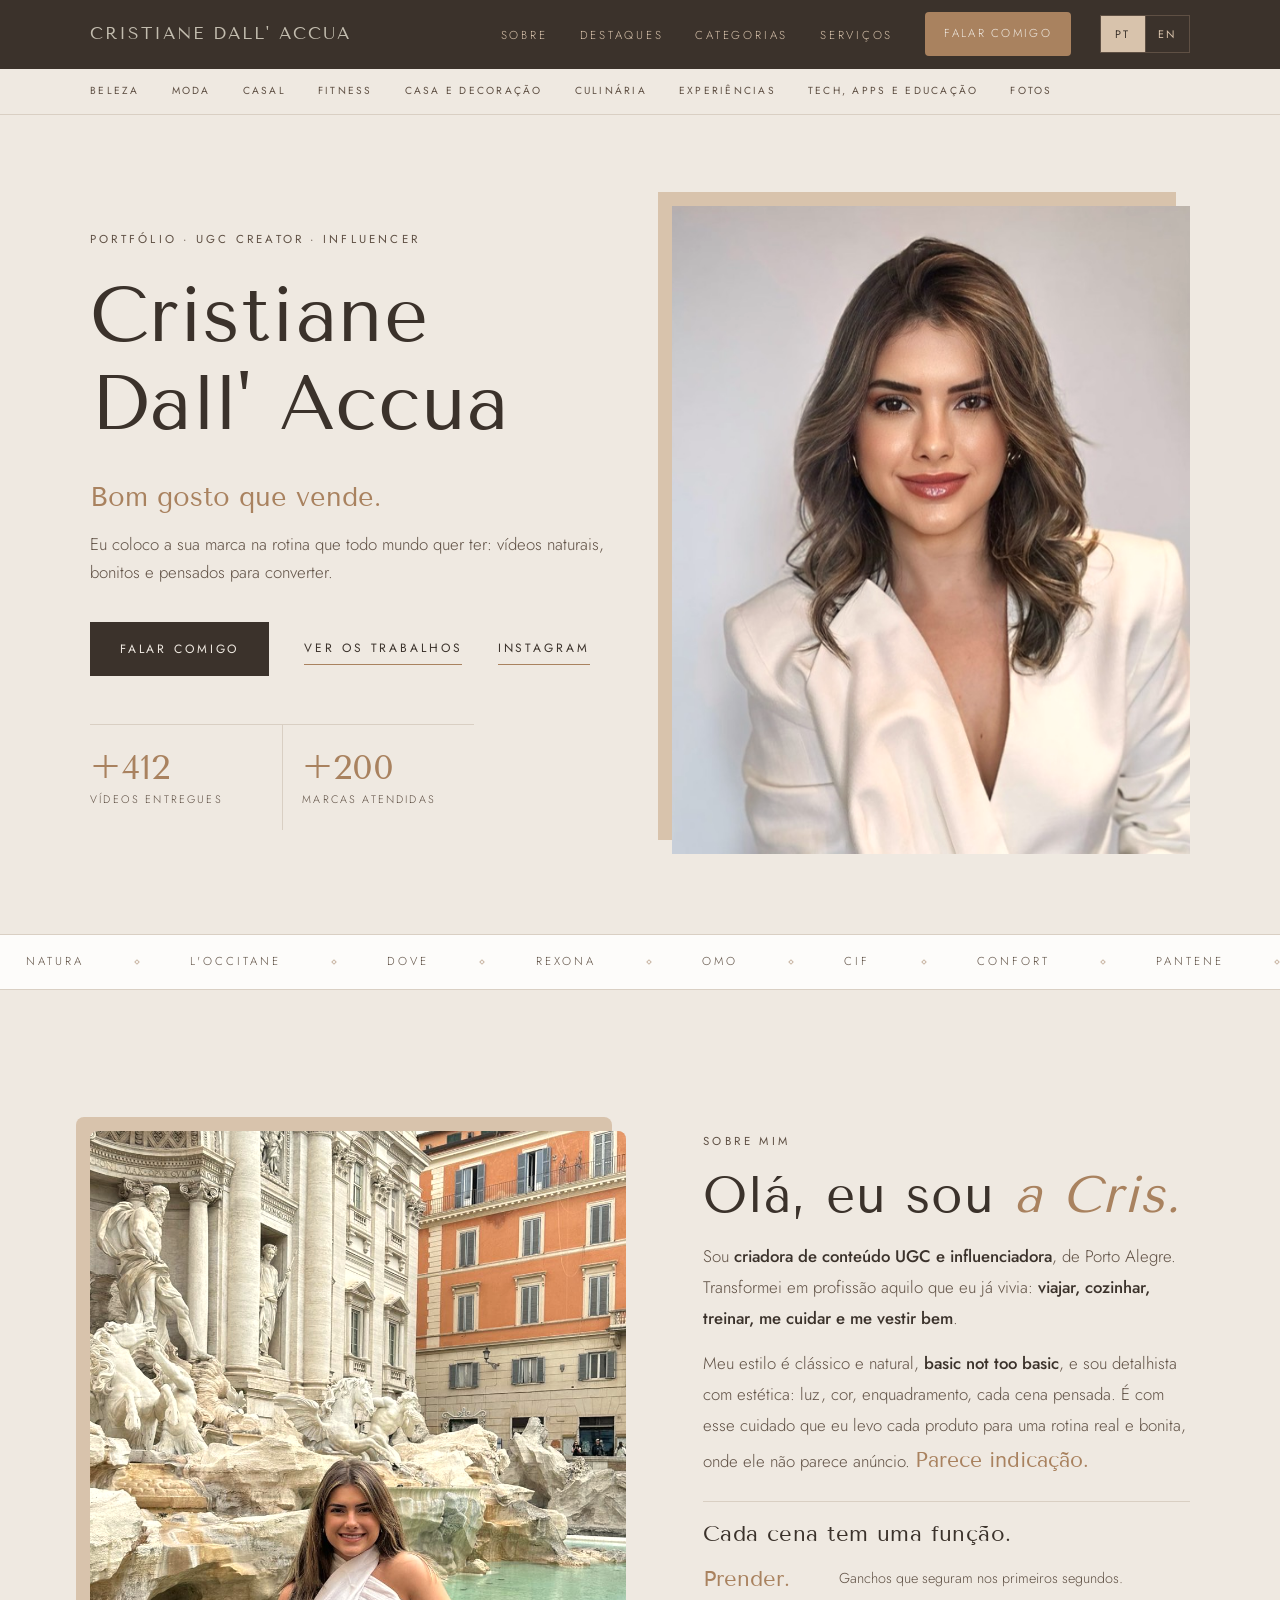
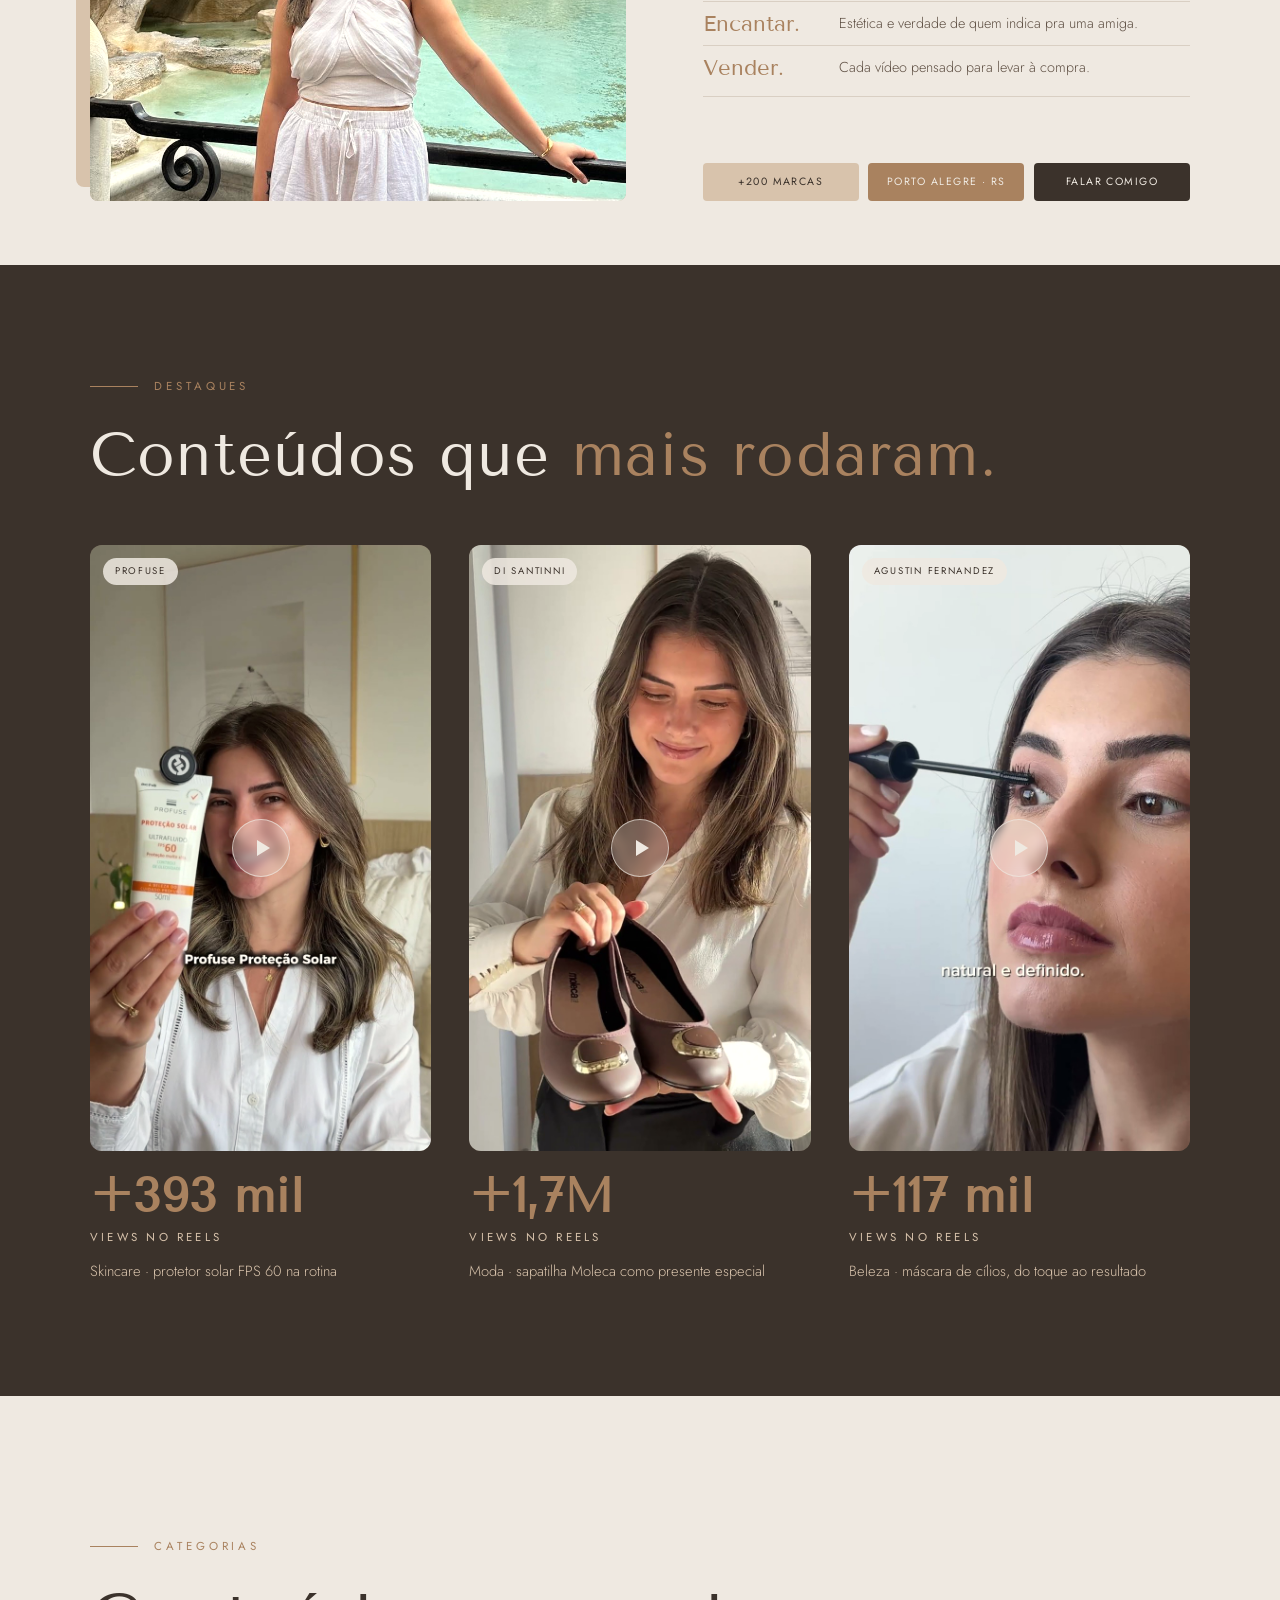
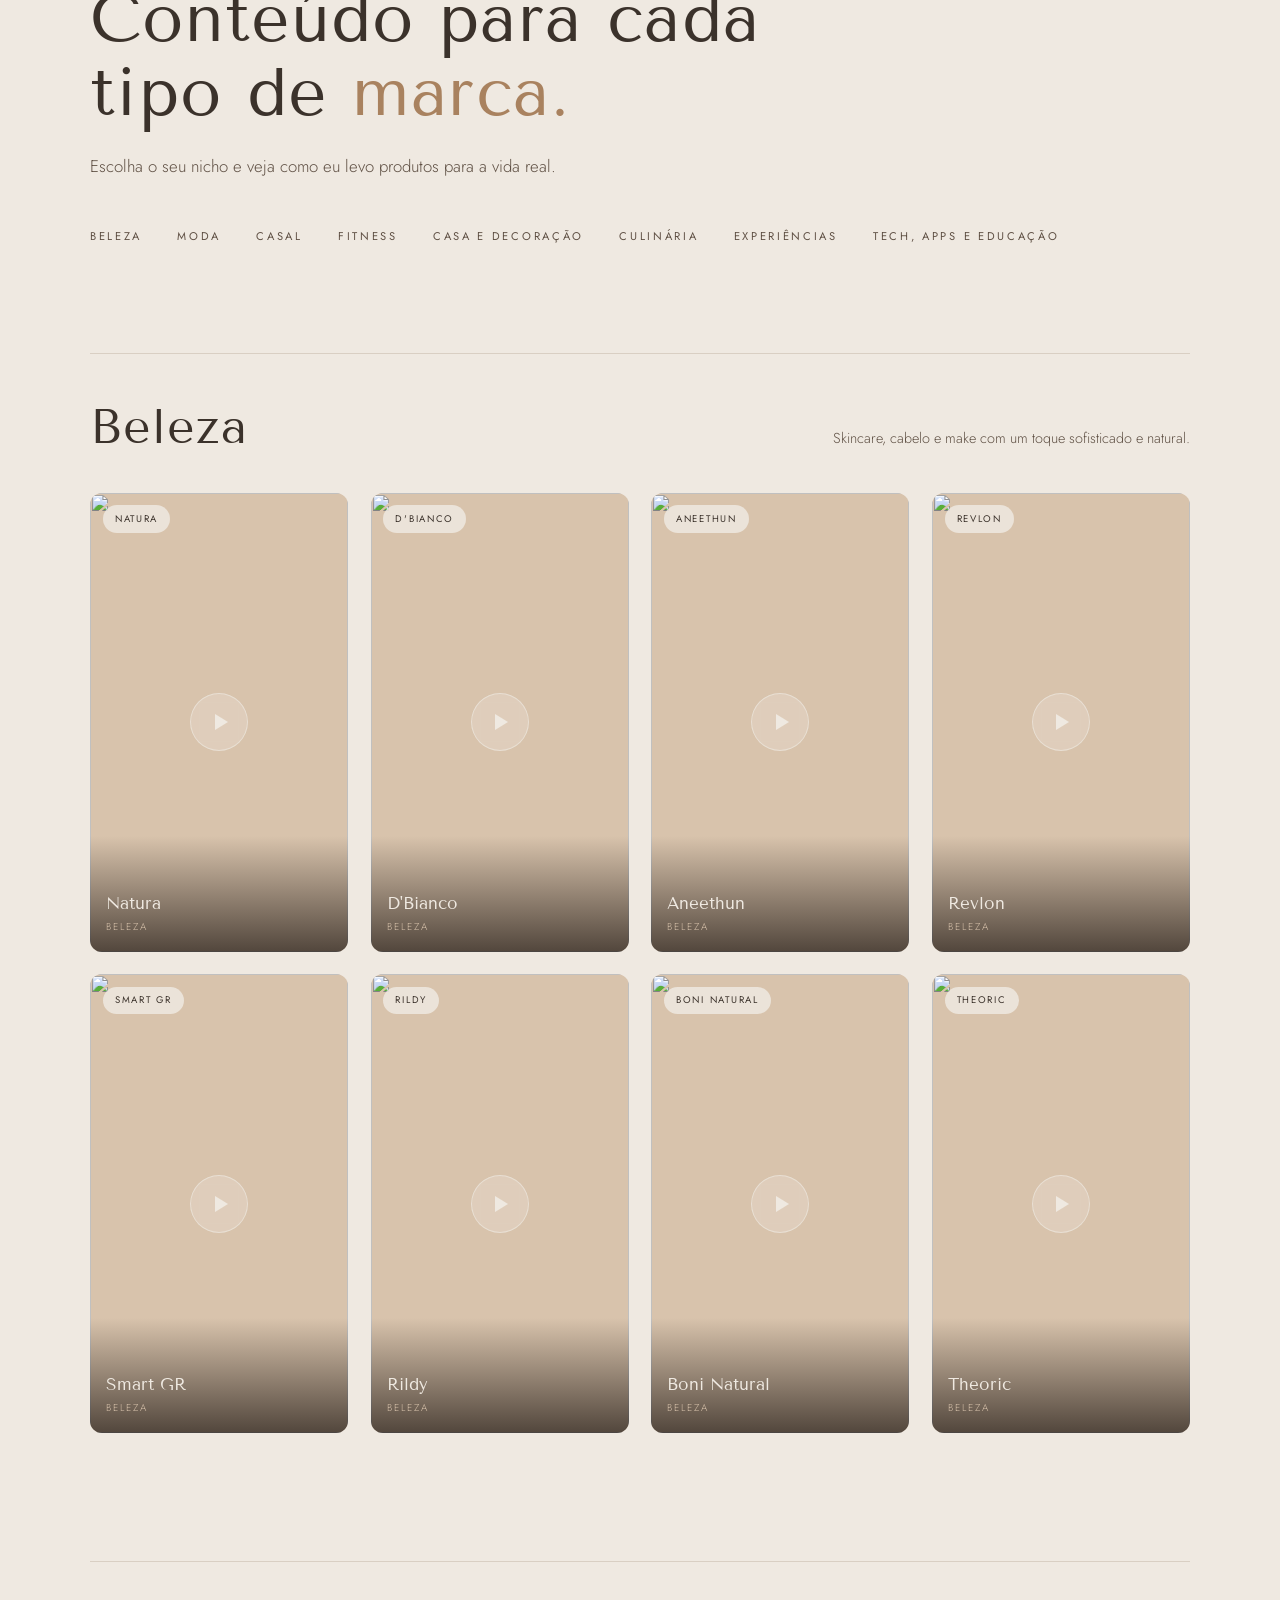
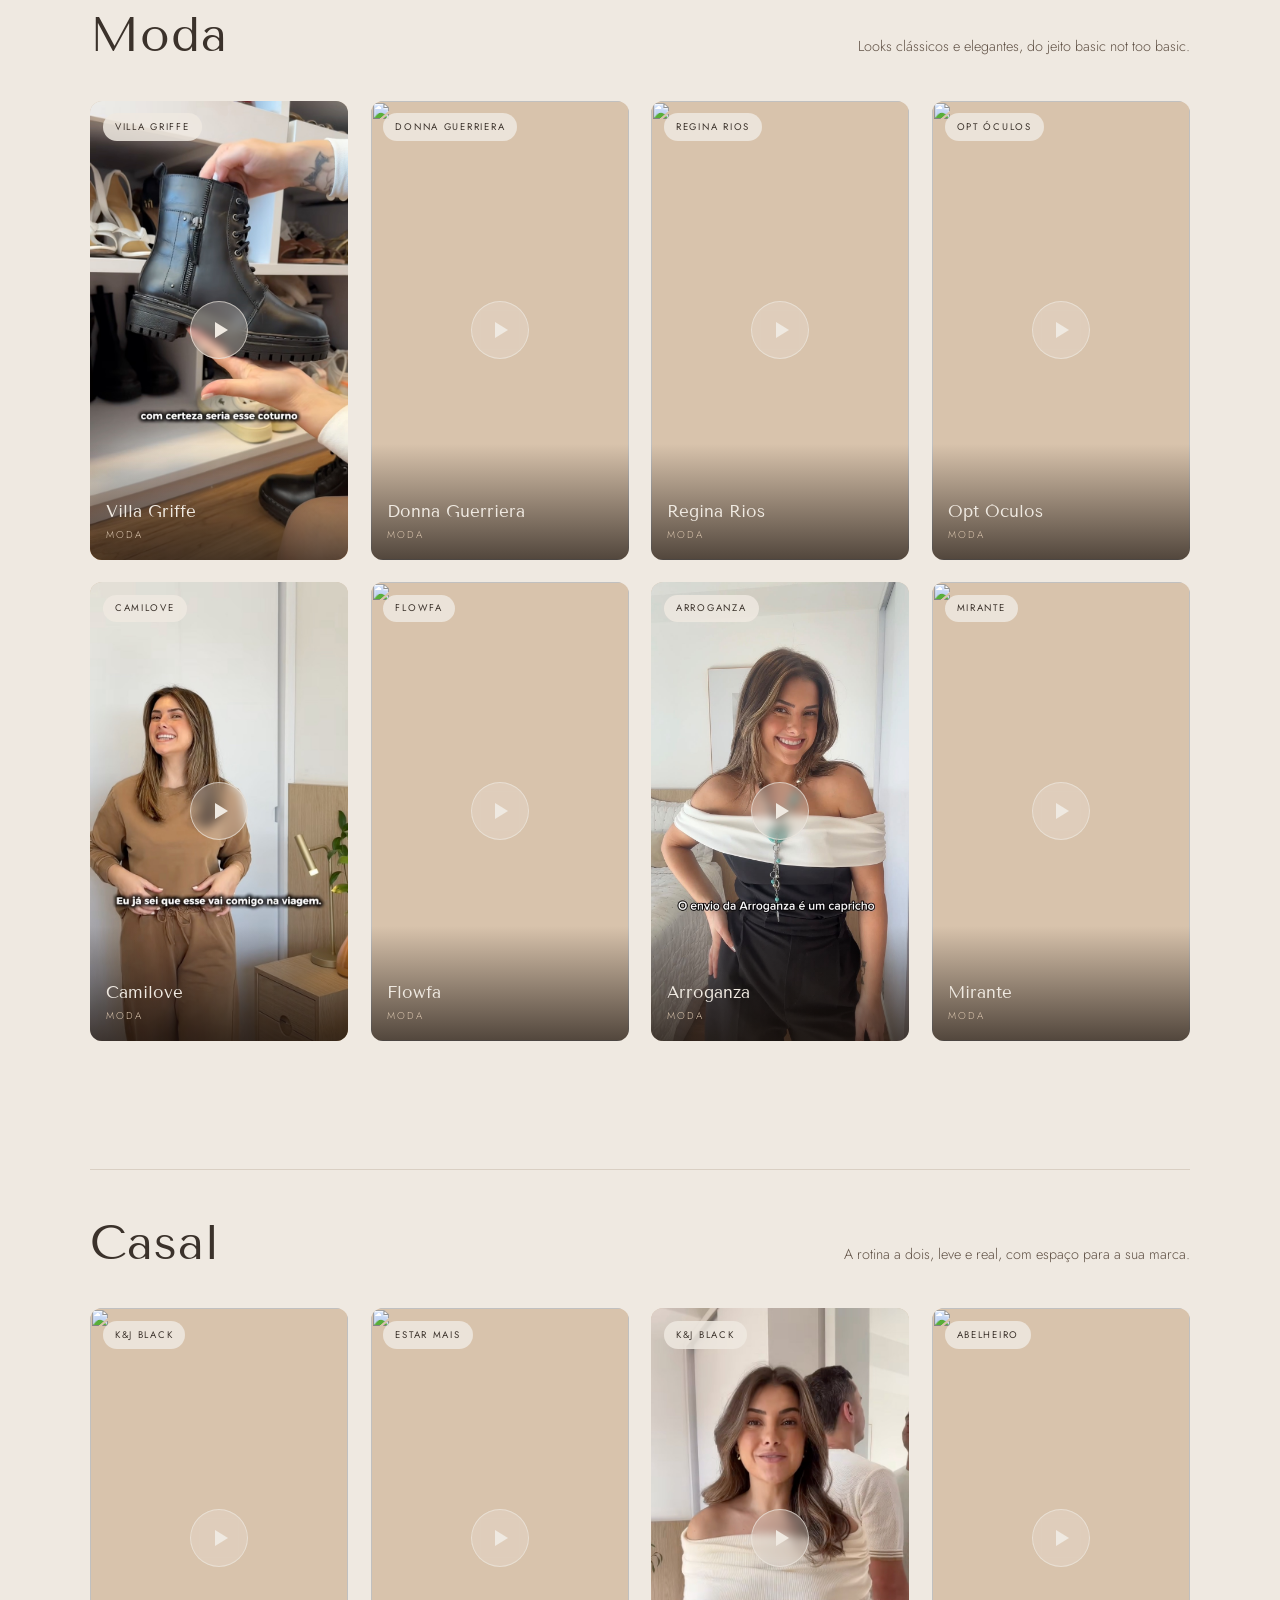
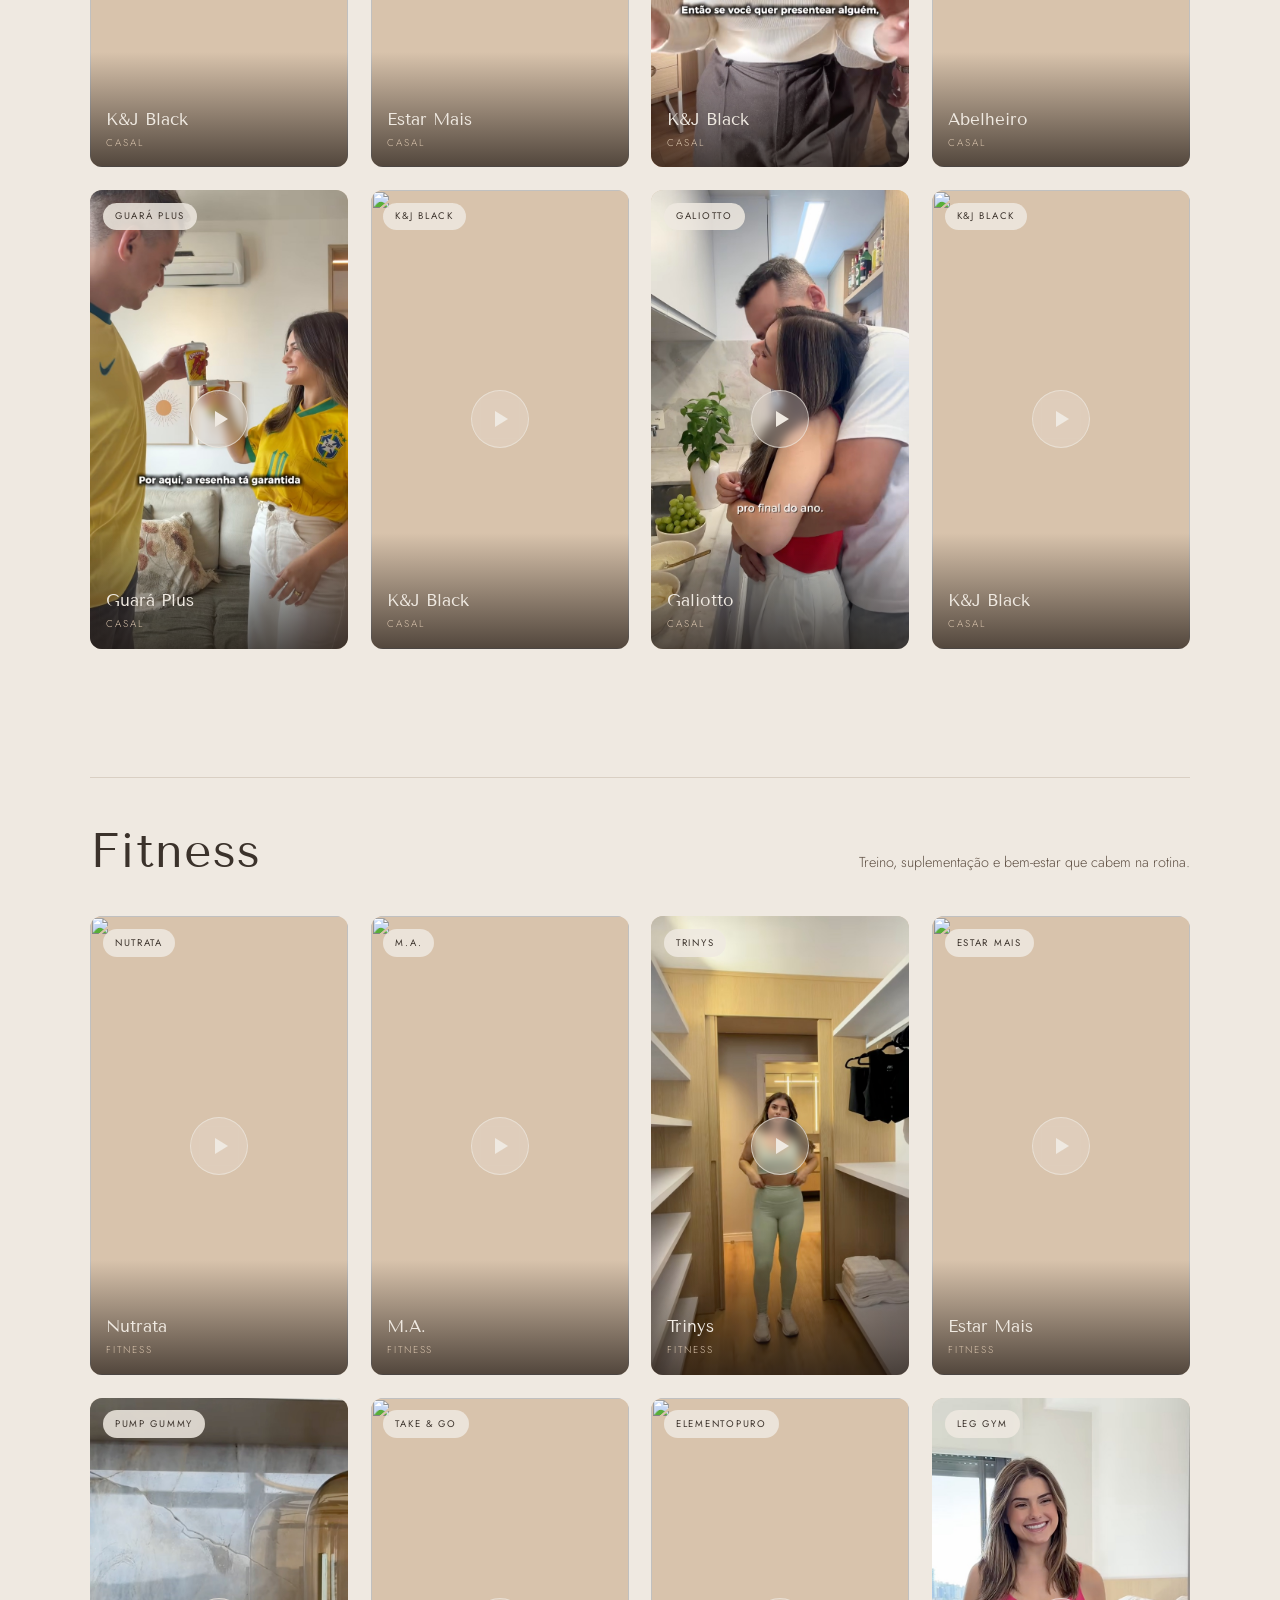
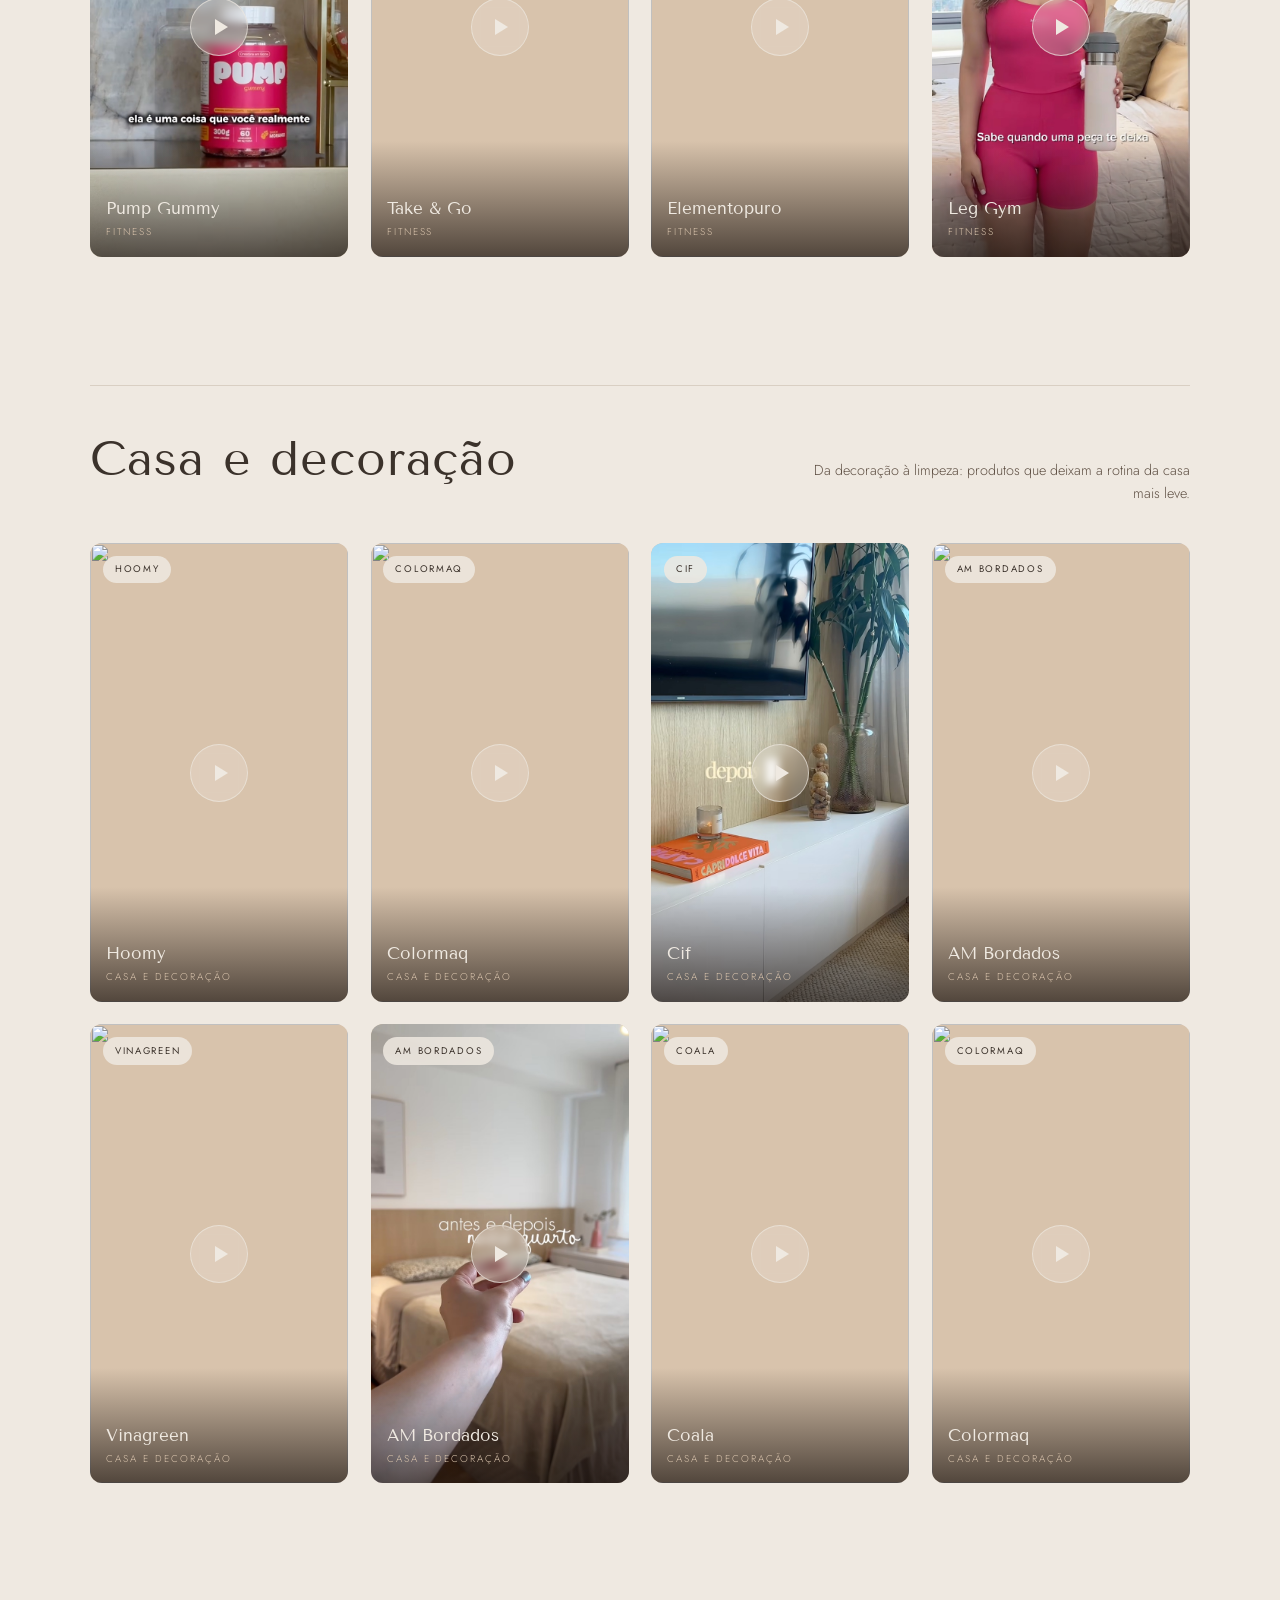
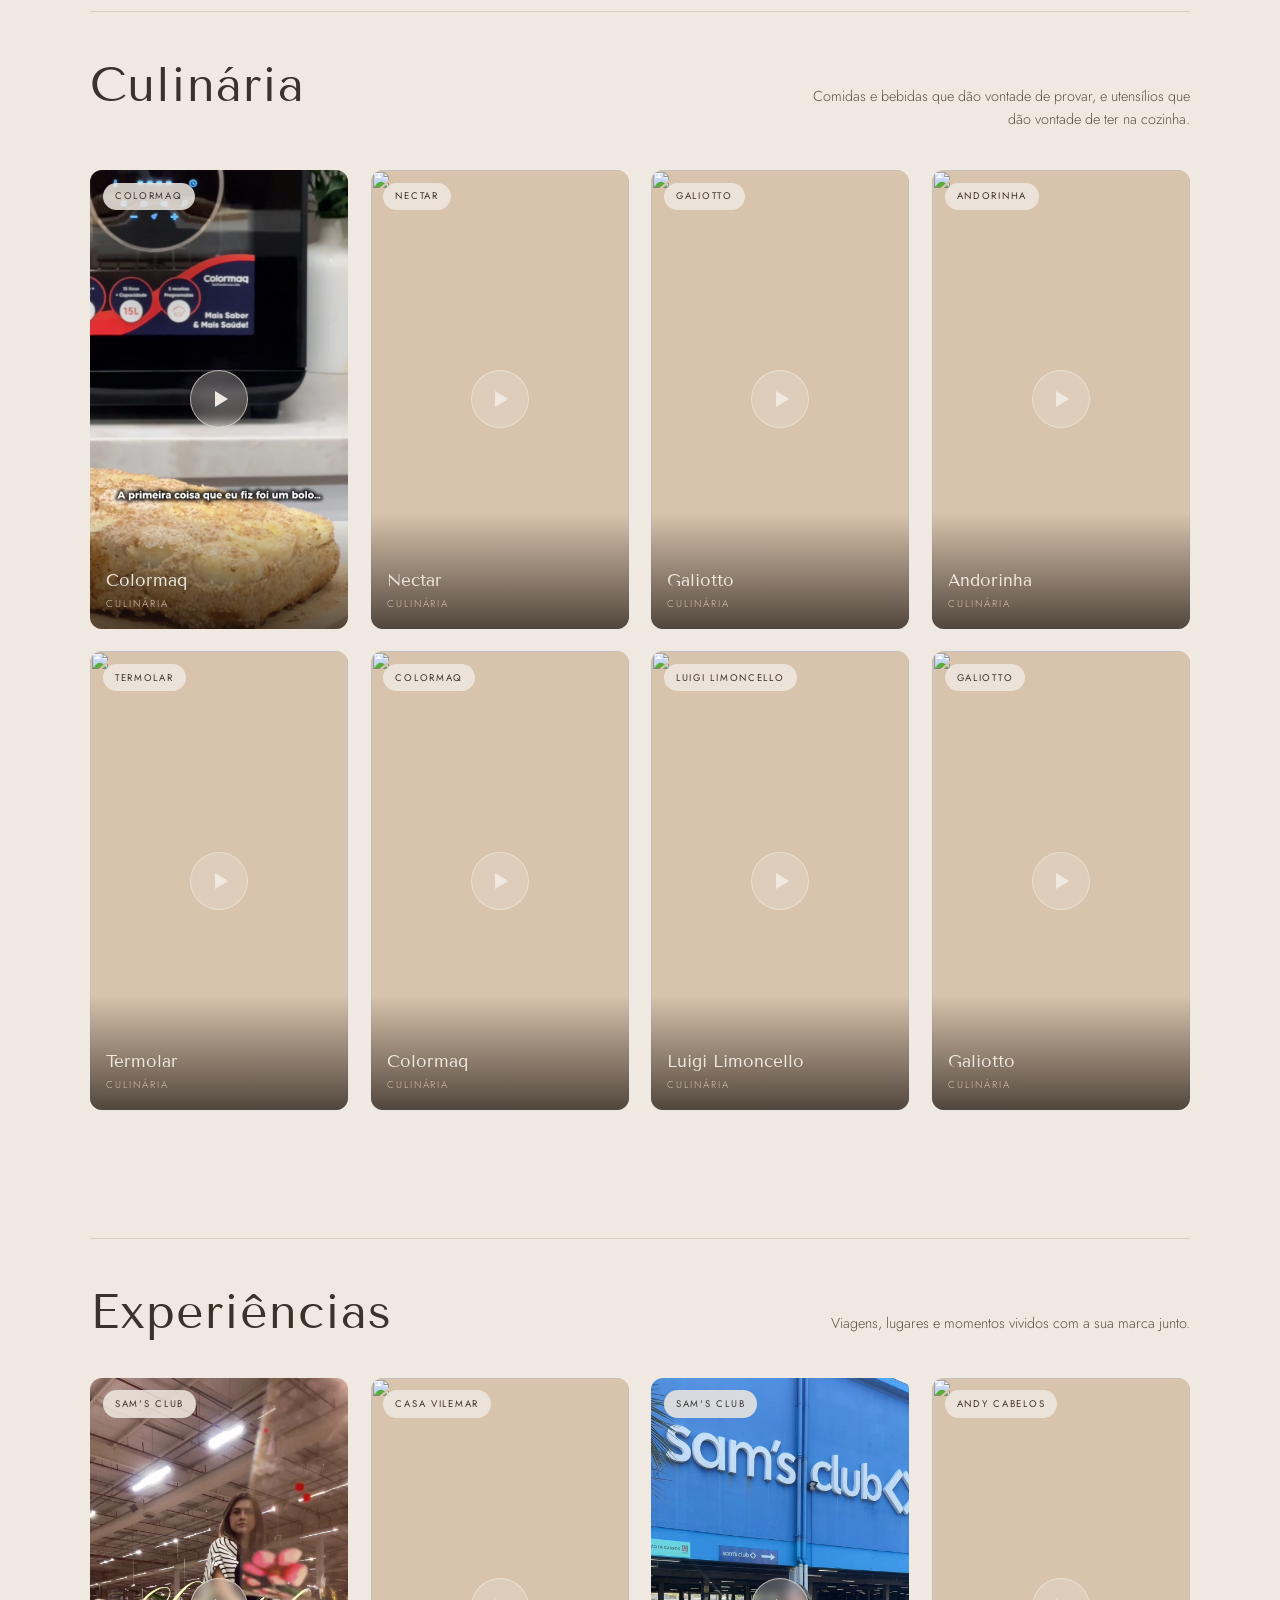
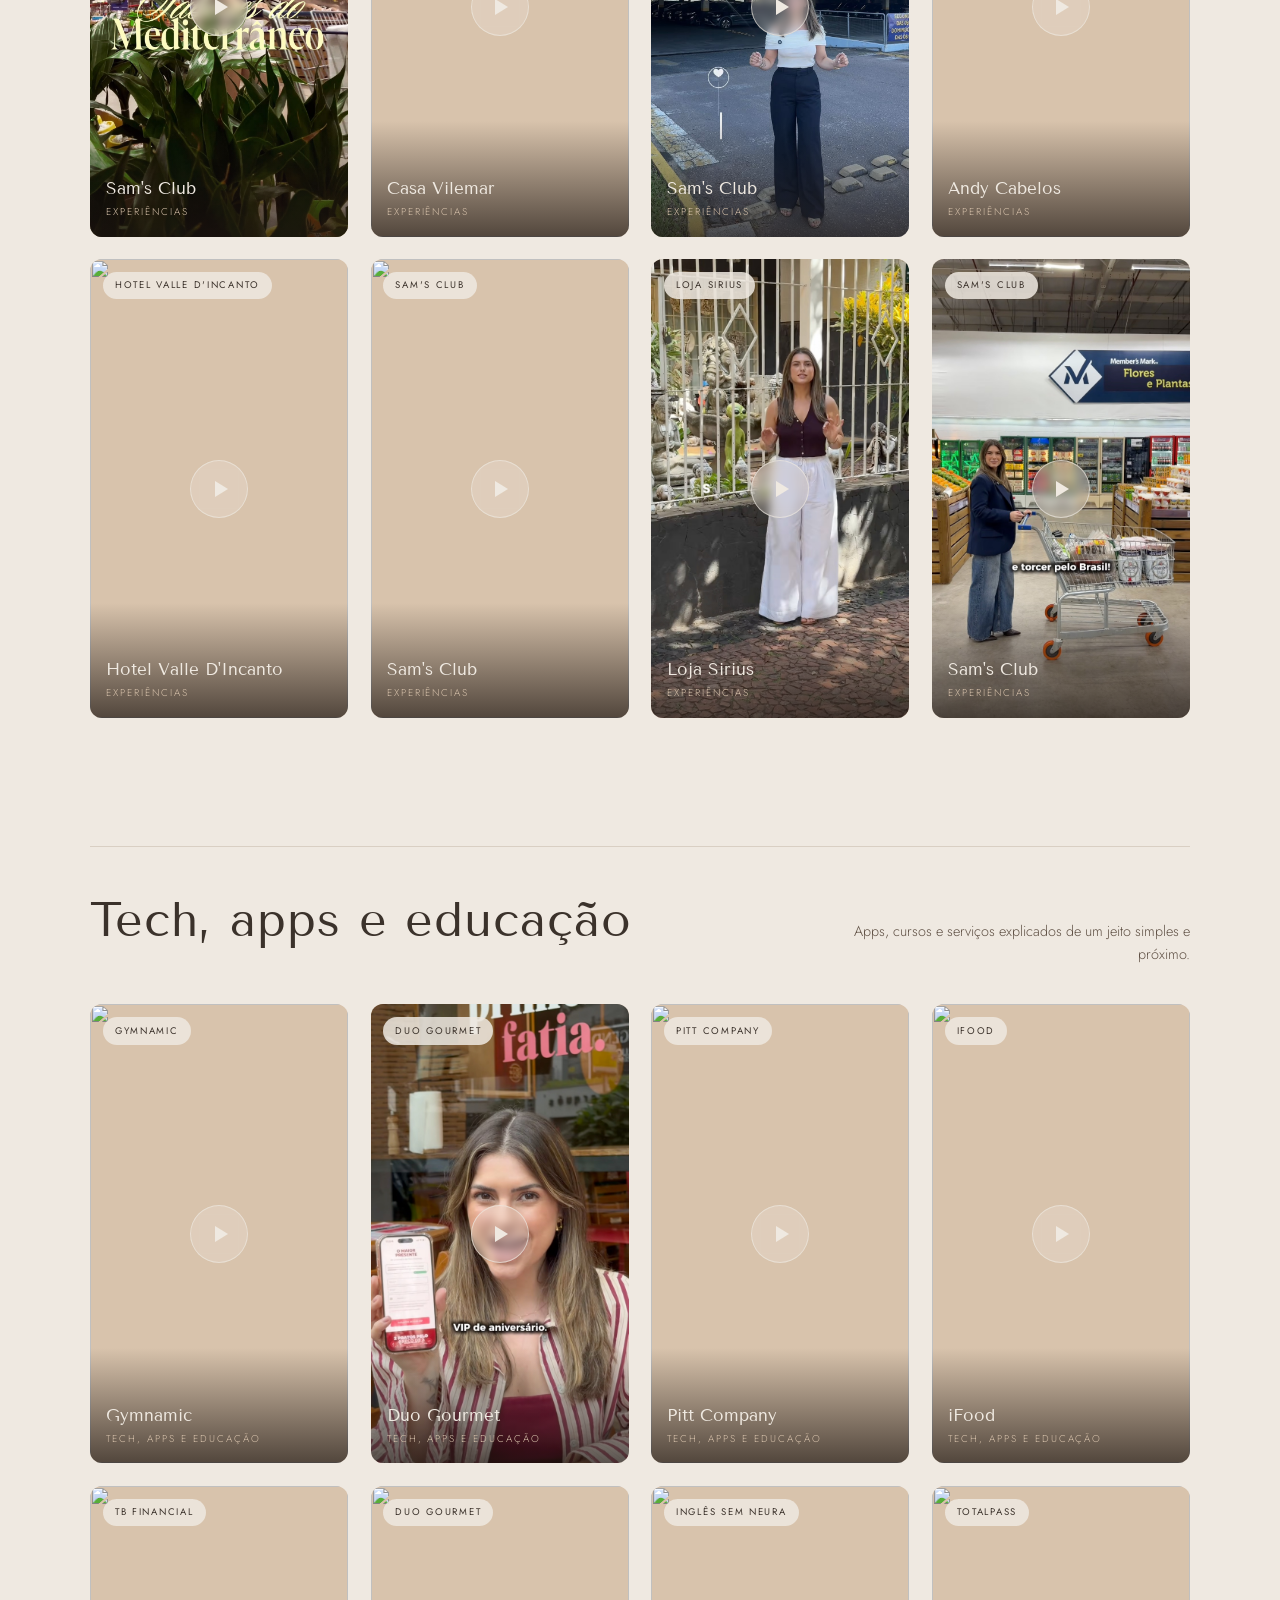
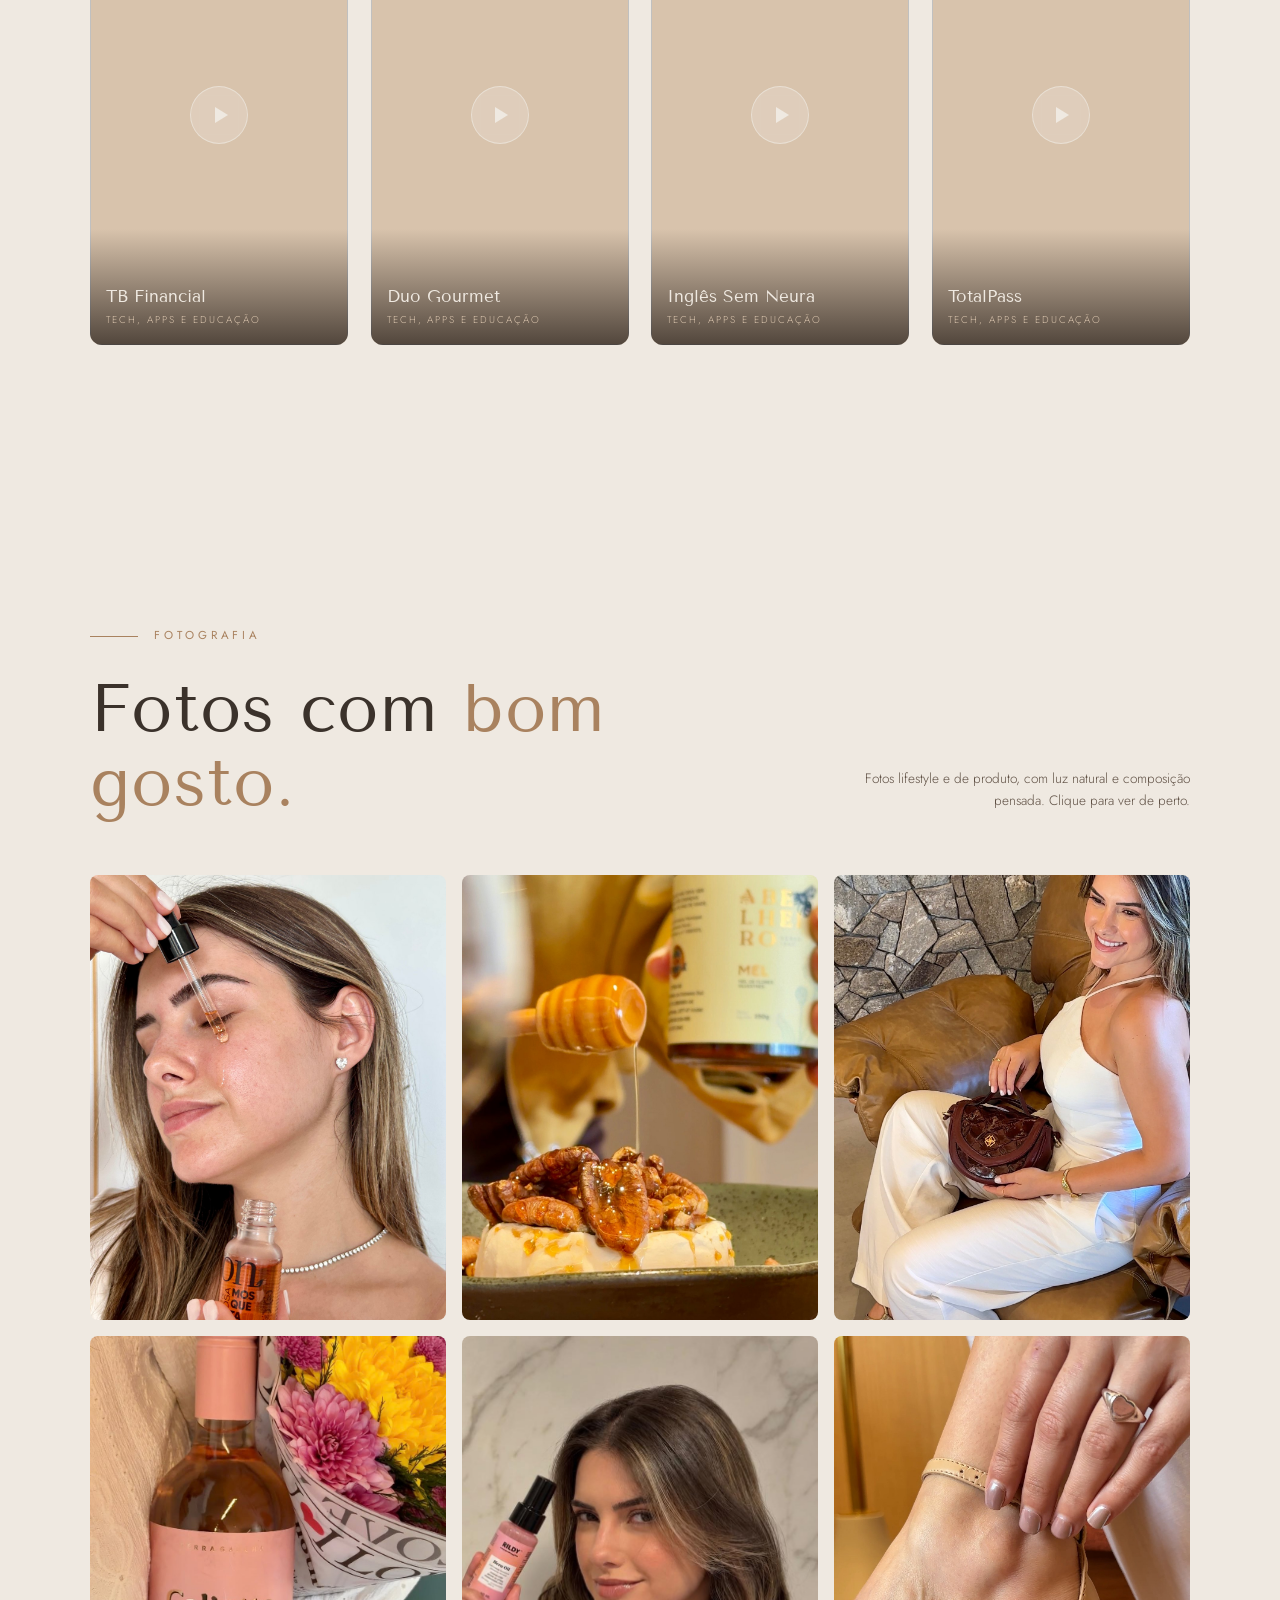
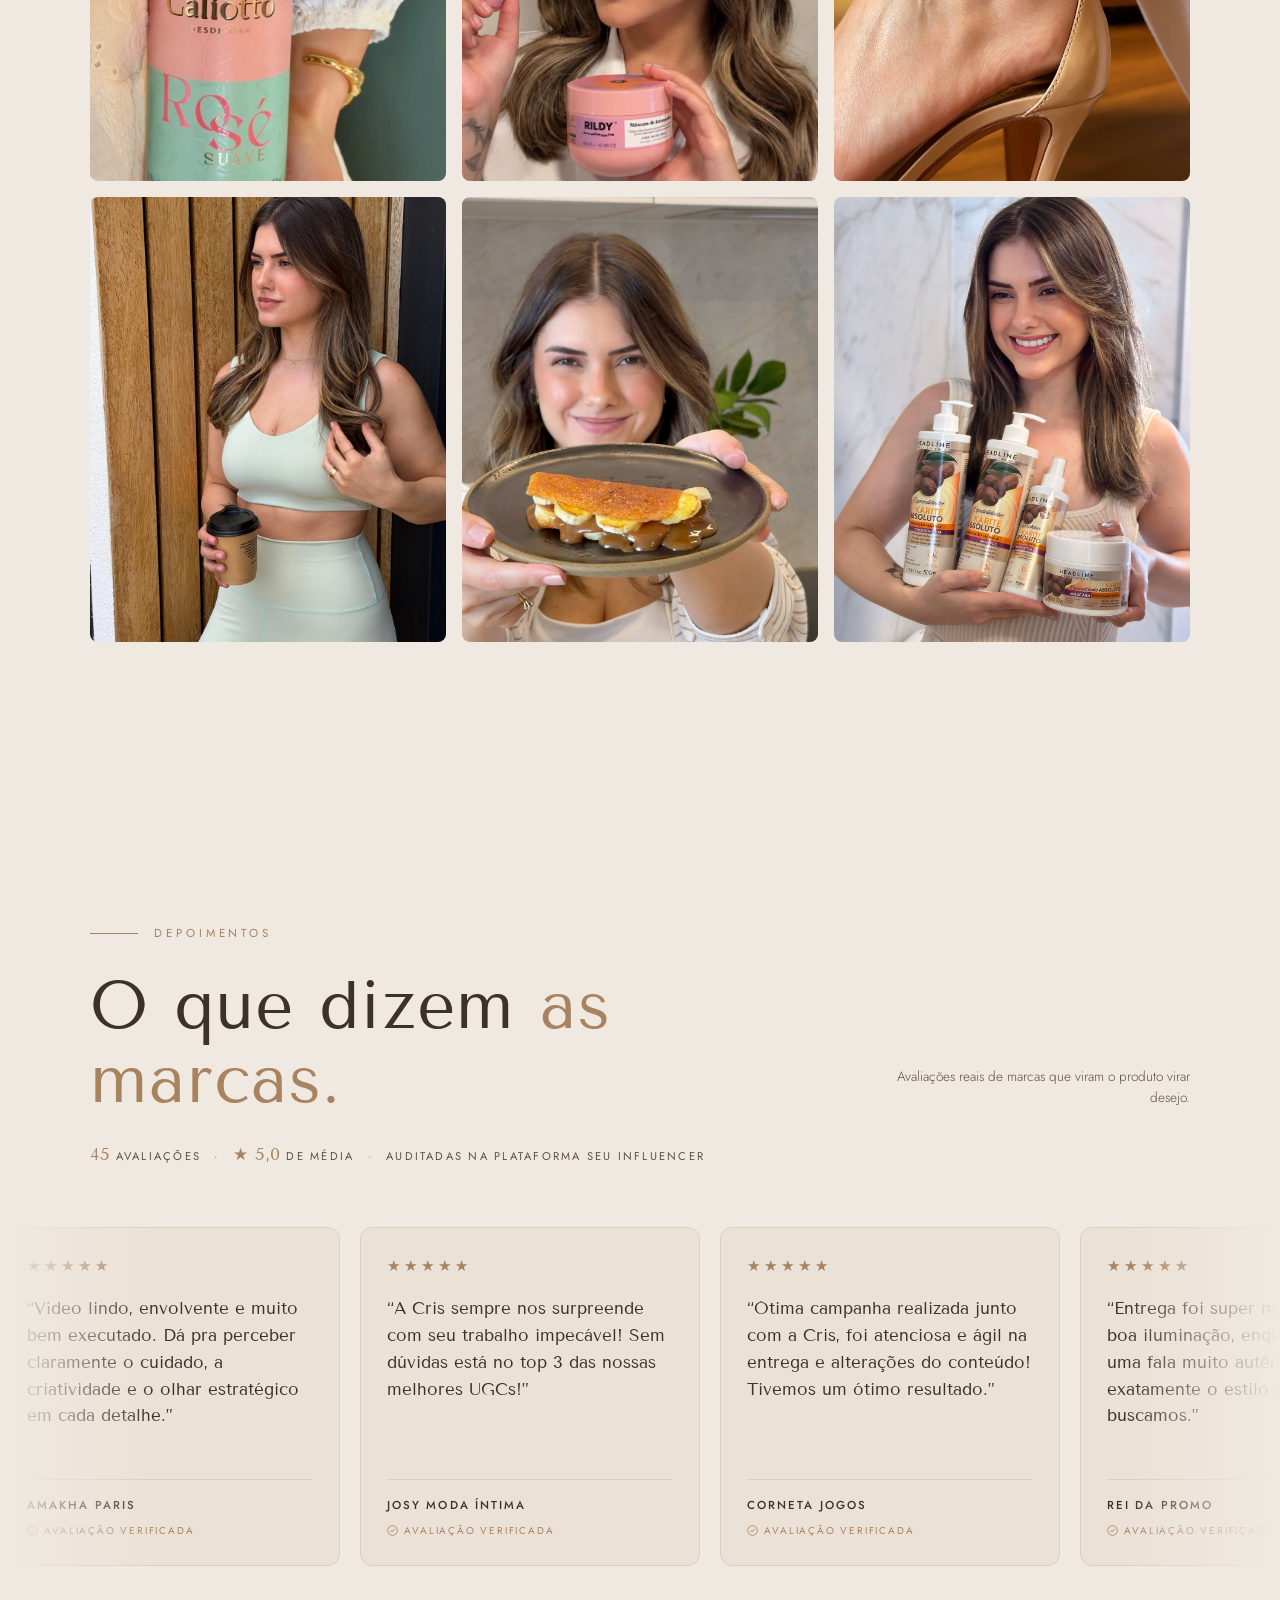
==== commit b4b26aea: "Portfólio ligado ao painel e banco.sql" ====
--- a/index.html
+++ b/index.html
@@ -946,6 +946,7 @@
   </div>
 </footer>
 
+<script src="js/banco.js"></script>
 <script>
 /* =====================================================================
    DADOS DO PORTFÓLIO: edite aqui sem mexer no HTML
@@ -1804,11 +1805,24 @@
     if (viaWhats) $("#ok-texto").textContent = T("okWhats");
     form.hidden = true; ok.hidden = false; ok.focus();
   };
+  /* Também guarda o contato na base de marcas do painel, como Lead */
+  const salvaNaBase = (d) => {
+    const B = window.BANCO;
+    if (!B || !window.fetch) return Promise.resolve(false);
+    const agora = new Date(), hoje = agora.getFullYear() + "-" + String(agora.getMonth() + 1).padStart(2, "0") + "-" + String(agora.getDate()).padStart(2, "0");
+    const obs = ["Contato: " + d.nome, d.mensagem ? "Mensagem: " + d.mensagem : ""].filter(Boolean).join("\n");
+    return fetch(B.url + "/rest/v1/marcas", {
+      method: "POST",
+      headers: { apikey: B.chave, "Content-Type": "application/json", Prefer: "return=minimal" },
+      body: JSON.stringify({ nome: (d.marca || d.nome).slice(0, 150), email: d.email.slice(0, 200), obs: obs.slice(0, 4000), situacao: "lead", origem: "site", ultimo_contato: hoje })
+    }).then(r => r.ok).catch(() => false);
+  };
   form.addEventListener("submit", async (e) => {
     e.preventDefault();
     const invalido = [...form.querySelectorAll("[required]")].find(c => !c.value.trim() || !c.checkValidity());
     if (invalido) { invalido.focus(); invalido.reportValidity && invalido.reportValidity(); return; }
     const d = { nome: form.nome.value.trim(), marca: form.marca.value.trim(), email: form.email.value.trim(), mensagem: form.mensagem.value.trim() };
+    const naBase = salvaNaBase(d);
     if (!EMAIL_FORMULARIO) { window.open(whatsCom(d), "_blank", "noopener"); mostraOk(d.nome, true); return; }
     const botao = form.querySelector("button[type=submit]"); botao.disabled = true;
     try {
@@ -1817,7 +1831,9 @@
       if (!r.ok || String(res.success) !== "true") throw new Error("falhou");
       mostraOk(d.nome, false);
     } catch (x) {
-      erro.hidden = false; window.open(whatsCom(d), "_blank", "noopener");
+      /* se o e-mail falhou mas o contato entrou na base, já está tudo certo */
+      if (await naBase) mostraOk(d.nome, false);
+      else { erro.hidden = false; window.open(whatsCom(d), "_blank", "noopener"); }
     } finally { botao.disabled = false; }
   });
 })();
@@ -1825,6 +1841,66 @@
 document.addEventListener("keydown", (e) => {
   if (e.key === "Escape" && menu.classList.contains("aberto")) { fechaMenu(); botaoMenu.focus(); }
 });
+
+/* VÍDEOS DO PAINEL
+   O site já abre com a lista de categorias escrita acima (reserva).
+   Logo em seguida busca os vídeos da tabela "videos" do painel. Se vierem,
+   troca a lista pelos do painel. Se o banco não responder, fica a reserva. */
+const ehLinkYoutube = (l) => /(?:shorts\/|embed\/|youtu\.be\/|[?&]v=)[\w-]{11}/.test(String(l || ""));
+(async function videosDoPainel() {
+  const B = window.BANCO;
+  if (!B || !window.fetch) return;
+  try {
+    const ctl = "AbortController" in window ? new AbortController() : null;
+    const limite = setTimeout(() => ctl && ctl.abort(), 6000);
+    const r = await fetch(B.url + "/rest/v1/videos?select=titulo,link,nicho,marca,ordem&visivel=eq.true&exemplo=eq.false&order=ordem.asc",
+      { headers: { apikey: B.chave }, signal: ctl ? ctl.signal : undefined });
+    clearTimeout(limite);
+    if (!r.ok) return;
+    const linhas = await r.json();
+    if (!Array.isArray(linhas) || !linhas.length) return;
+    const norm = (s) => String(s || "").normalize("NFD").replace(/[\u0300-\u036f]/g, "").toLowerCase().trim();
+    let mudou = false;
+    categorias.forEach(c => {
+      const novos = linhas
+        .filter(l => norm(l.nicho) === norm(c.nome.pt) || norm(l.nicho) === c.chave)
+        .filter(l => ehLinkYoutube(l.link))
+        .map(l => ({ marca: l.marca || l.titulo || "", youtube: l.link }));
+      const atuais = c.videos.map(v => ({ marca: v.marca, youtube: v.youtube }));
+      if (JSON.stringify(novos) !== JSON.stringify(atuais)) { c.videos = novos; mudou = true; }
+    });
+    if (mudou) renderizaCategorias("revela visivel");
+  } catch (e) { /* sem banco, o site segue com a reserva */ }
+})();
+
+/* REGISTRO DE VISITA
+   Grava só a data, a página e de onde a pessoa veio. Sem cookie, sem serviço
+   de fora e sem pedir nada. Conta uma vez por aba aberta. Não conta as suas
+   próprias visitas no aparelho em que você entra no painel. */
+(function registraVisita() {
+  const B = window.BANCO;
+  if (!B || !window.fetch) return;
+  if (/^(localhost|127\.0\.0\.1|\[::1\])$/.test(location.hostname)) return;
+  try { if (localStorage.getItem("nao-contar-visita")) return; } catch (e) {}
+  try { if (sessionStorage.getItem("visita-contada")) return; sessionStorage.setItem("visita-contada", "1"); } catch (e) {}
+  let origem = new URLSearchParams(location.search).get("utm_source") || "";
+  if (!origem && document.referrer) {
+    try {
+      const h = new URL(document.referrer).hostname.replace(/^www\./, "");
+      if (h && h !== location.hostname.replace(/^www\./, "")) origem = h;
+    } catch (e) {}
+  }
+  const nomes = [[/instagram/, "Instagram"], [/google/, "Google"], [/whatsapp|^wa\.me$/, "WhatsApp"], [/tiktok/, "TikTok"], [/facebook|^fb\.|^m\.me$/, "Facebook"],
+    [/linkedin|^lnkd\.in$/, "LinkedIn"], [/youtube|^youtu\.be$/, "YouTube"], [/bing/, "Bing"], [/linktr\.ee|linktree/, "Linktree"], [/^t\.co$|twitter|^x\.com$/, "X"],
+    [/pinterest/, "Pinterest"], [/seuinfluencer/, "Seu Influencer"], [/mail\.|outlook|gmail/, "E-mail"]];
+  const achou = nomes.find(([re]) => re.test(origem.toLowerCase()));
+  origem = achou ? achou[1] : (origem || "Direto");
+  fetch(B.url + "/rest/v1/visitas", {
+    method: "POST", keepalive: true,
+    headers: { apikey: B.chave, "Content-Type": "application/json", Prefer: "return=minimal" },
+    body: JSON.stringify({ pagina: location.pathname.slice(0, 300), origem: origem.slice(0, 100) })
+  }).catch(() => {});
+})();
 
 /* Ano automático no rodapé */
 $("#ano").textContent = new Date().getFullYear();
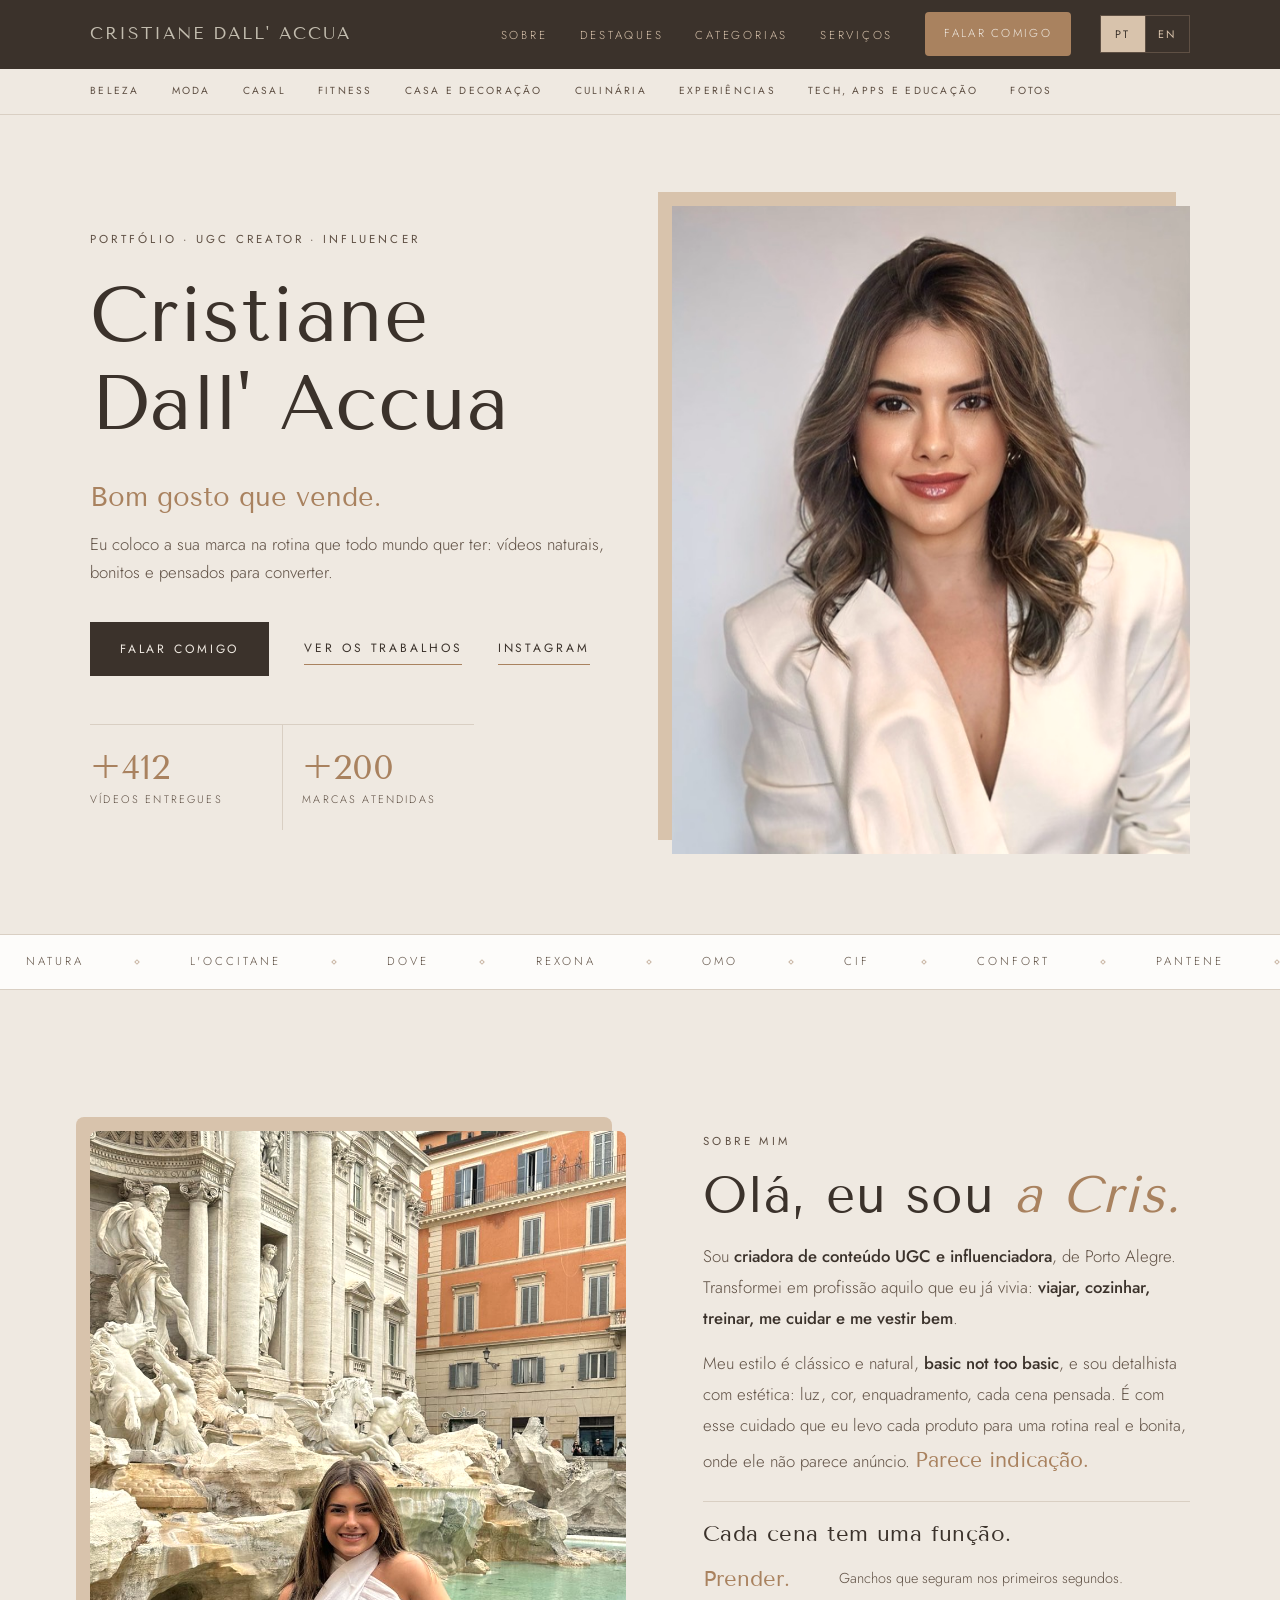
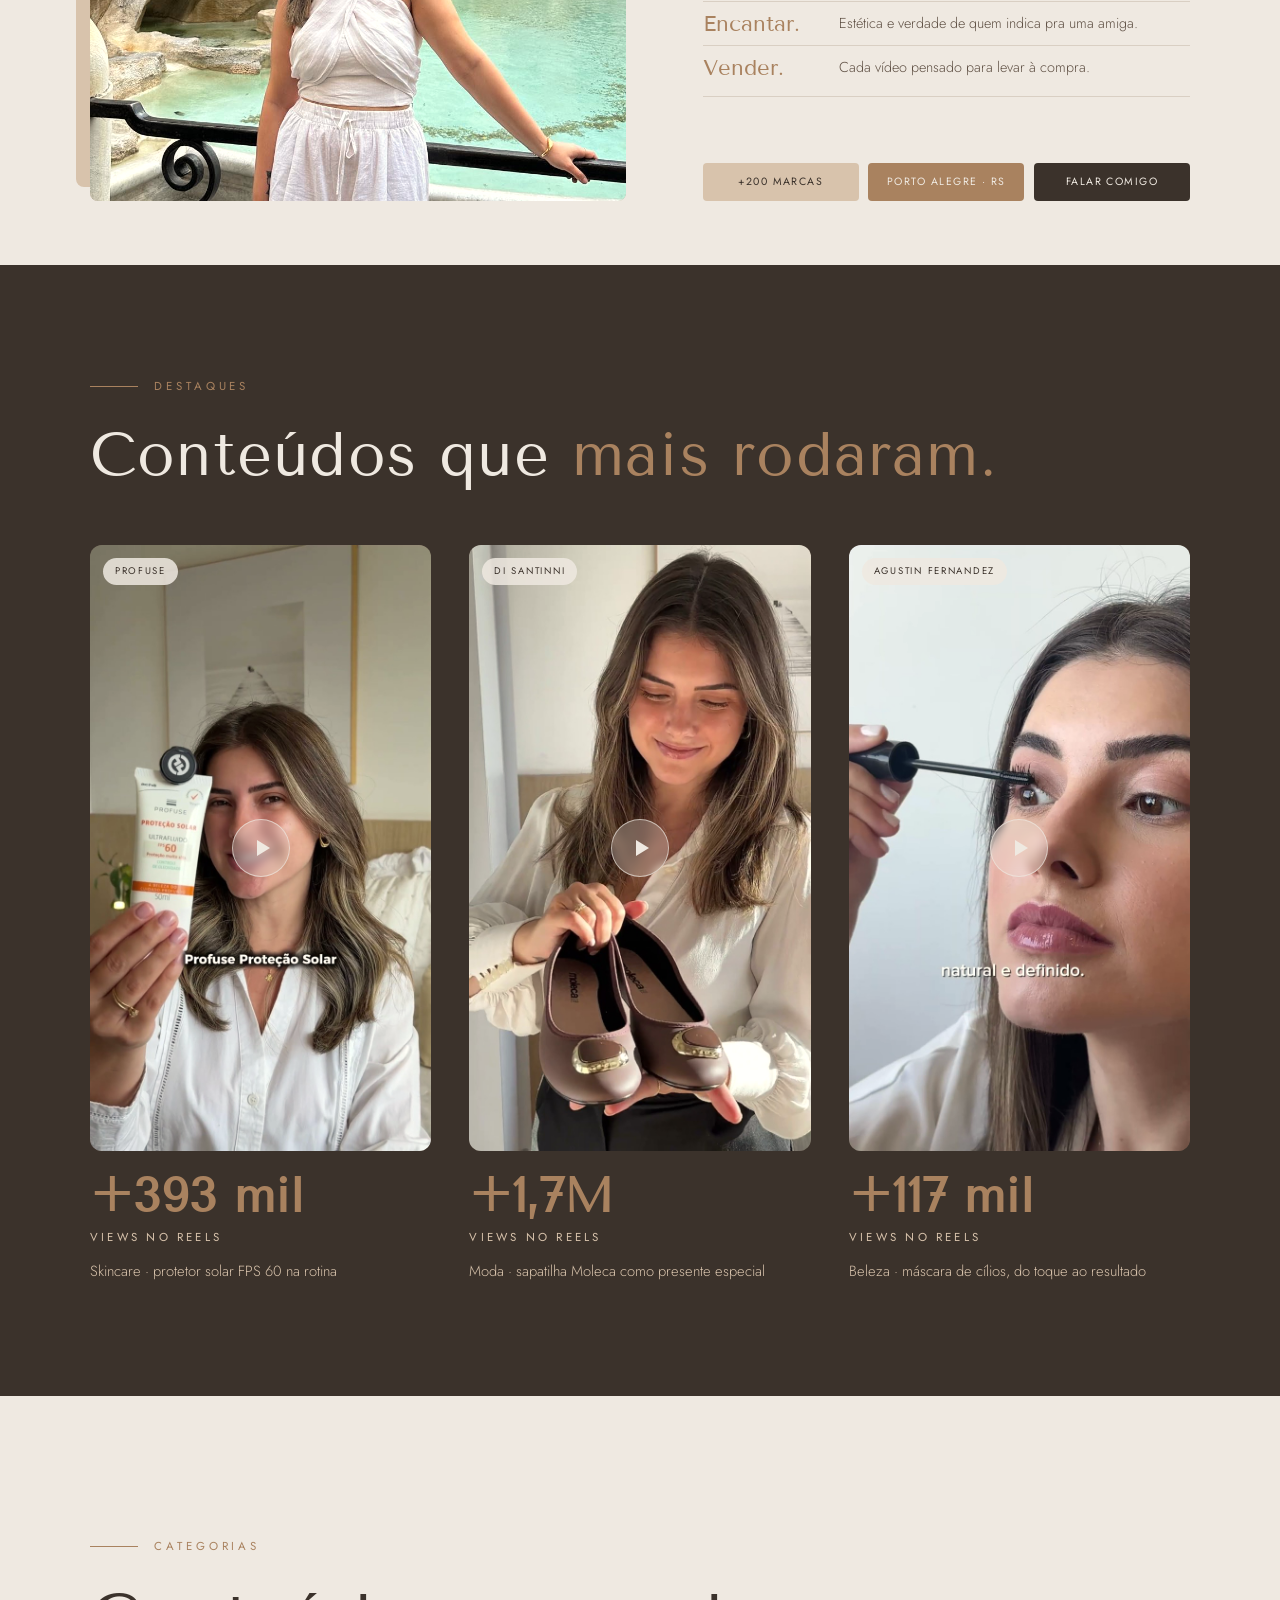
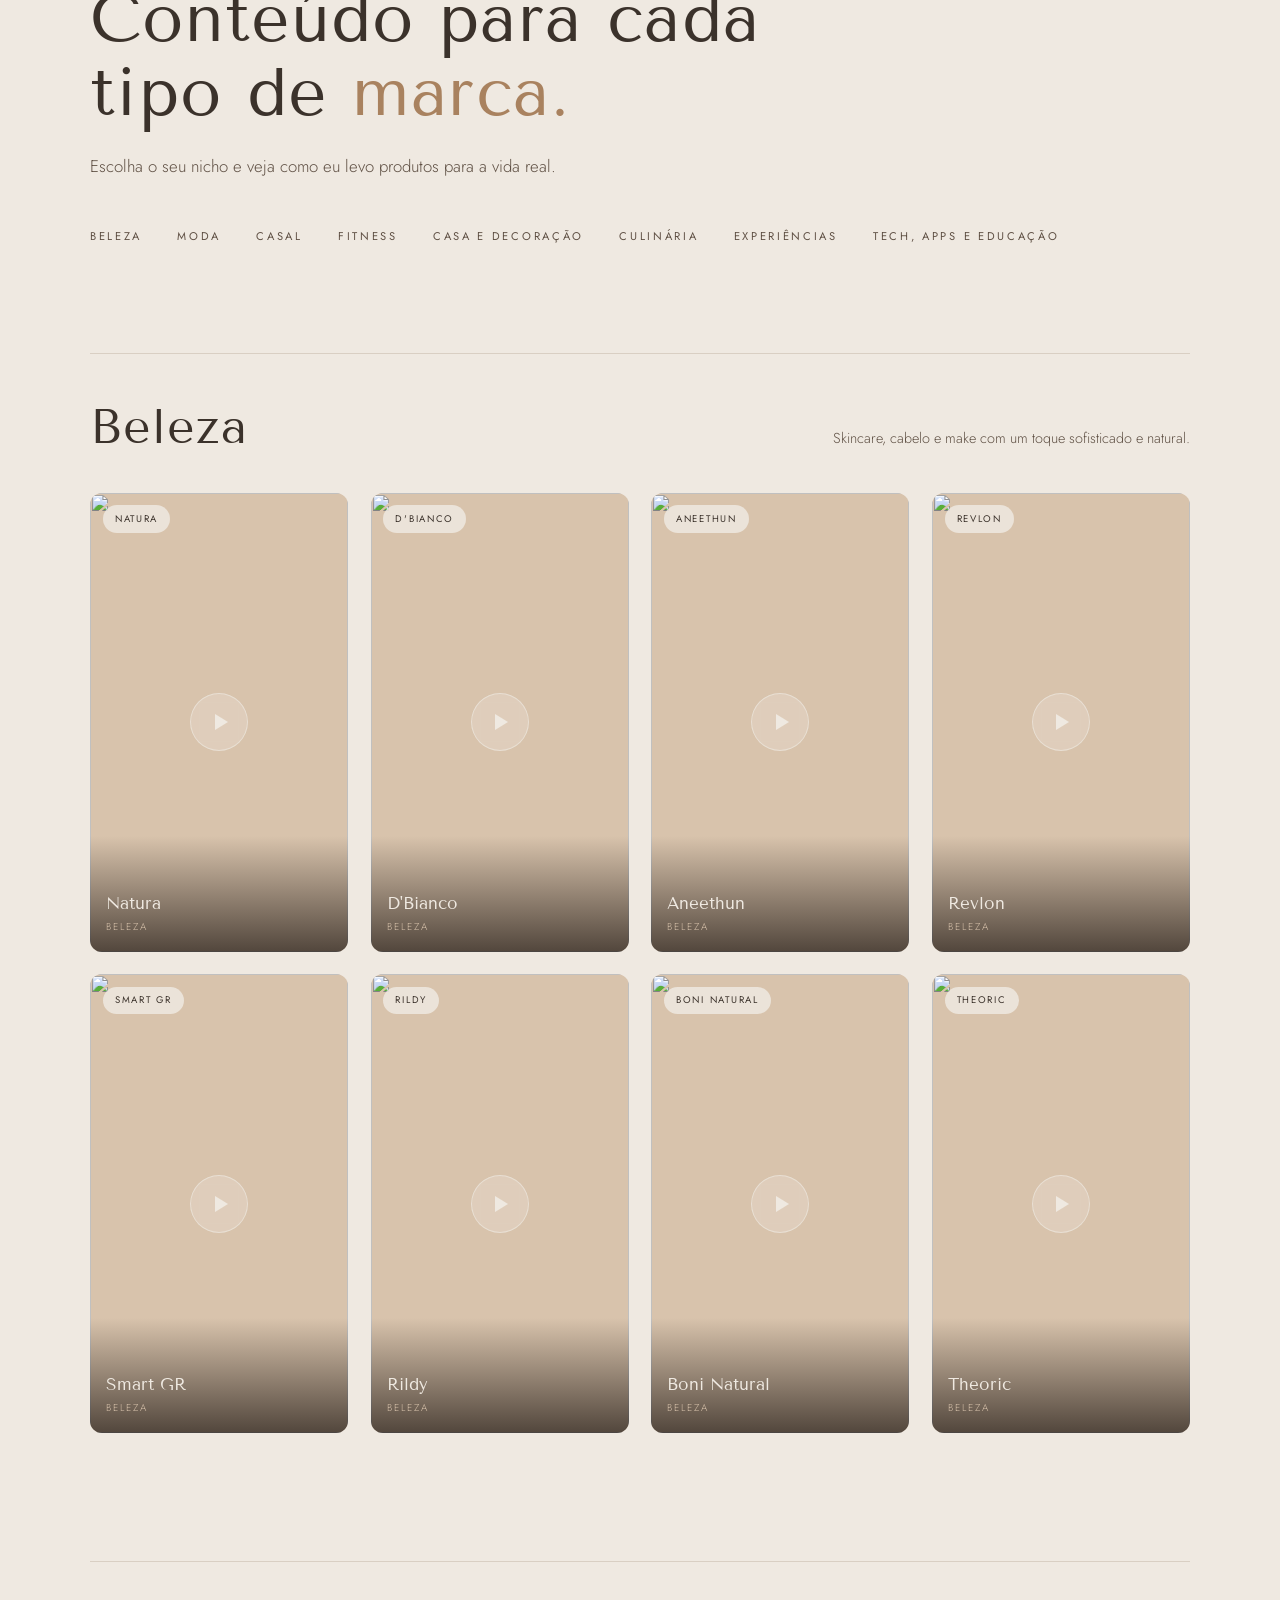
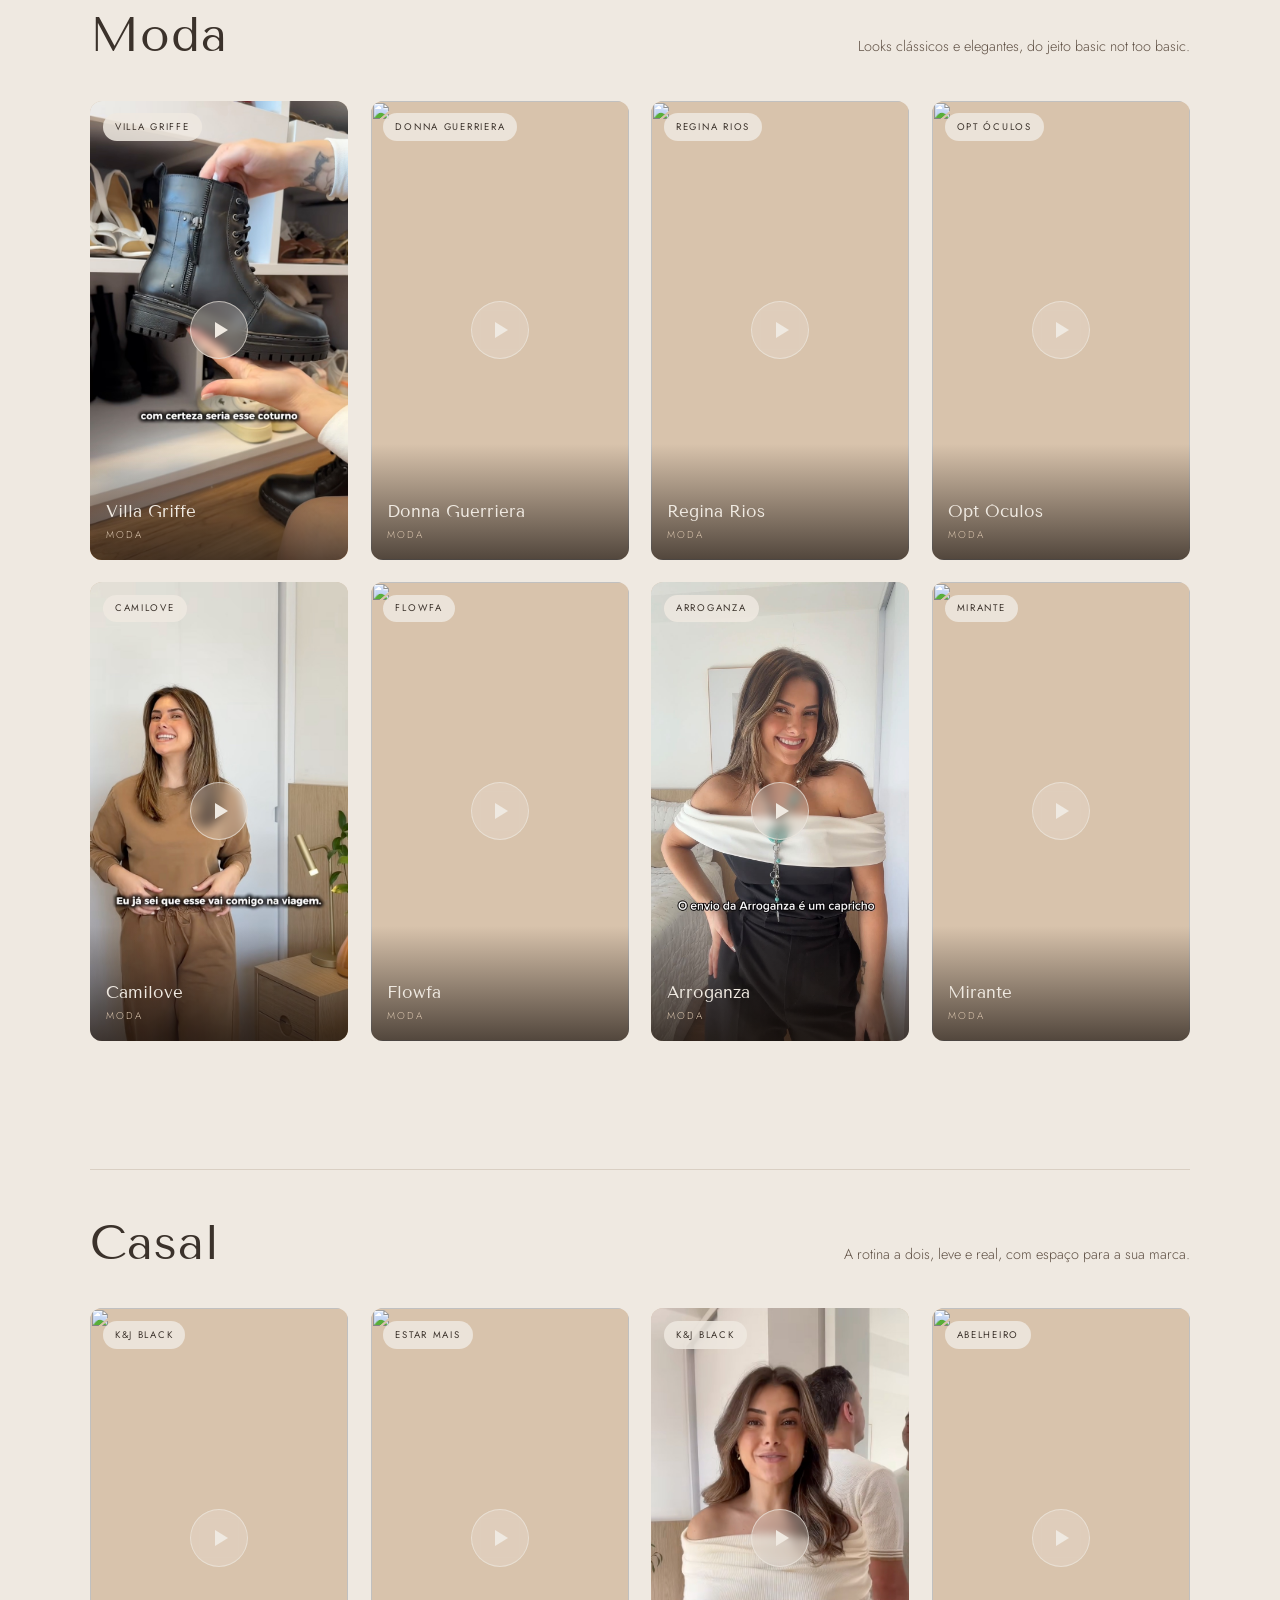
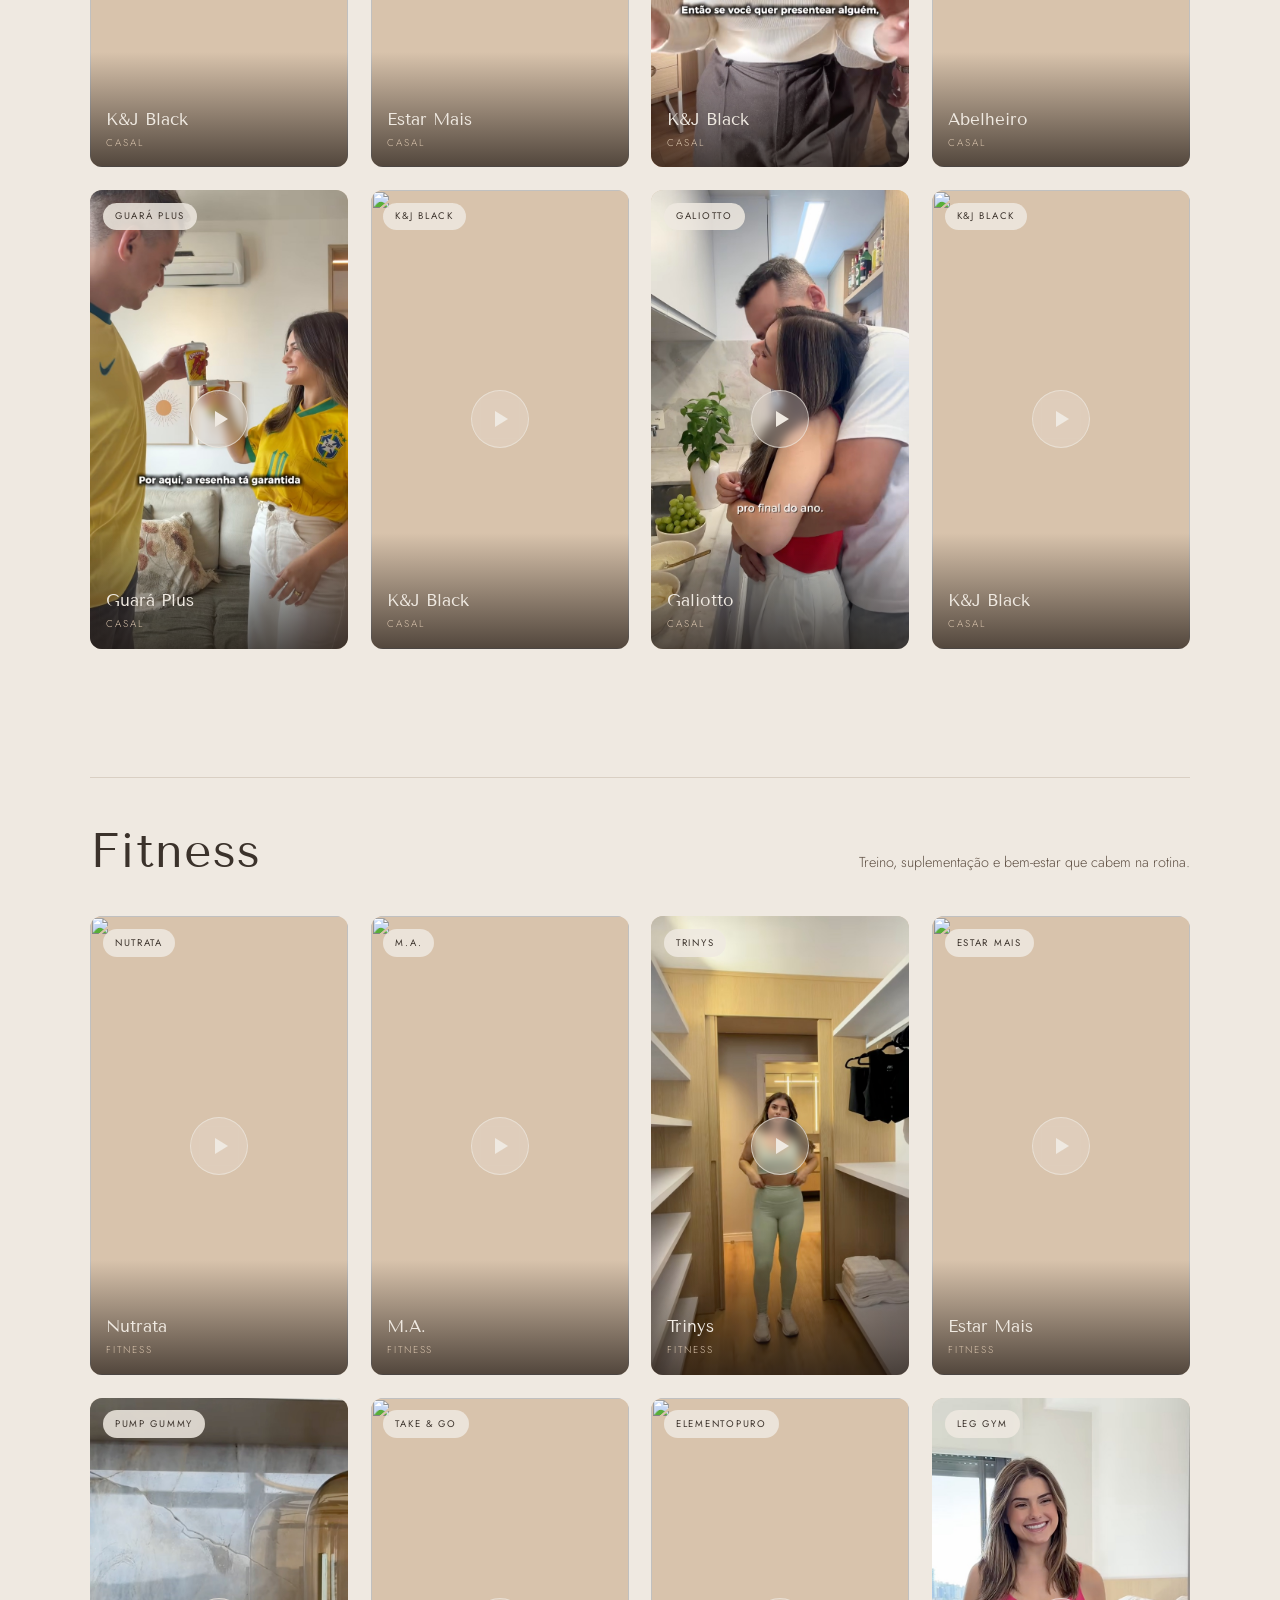
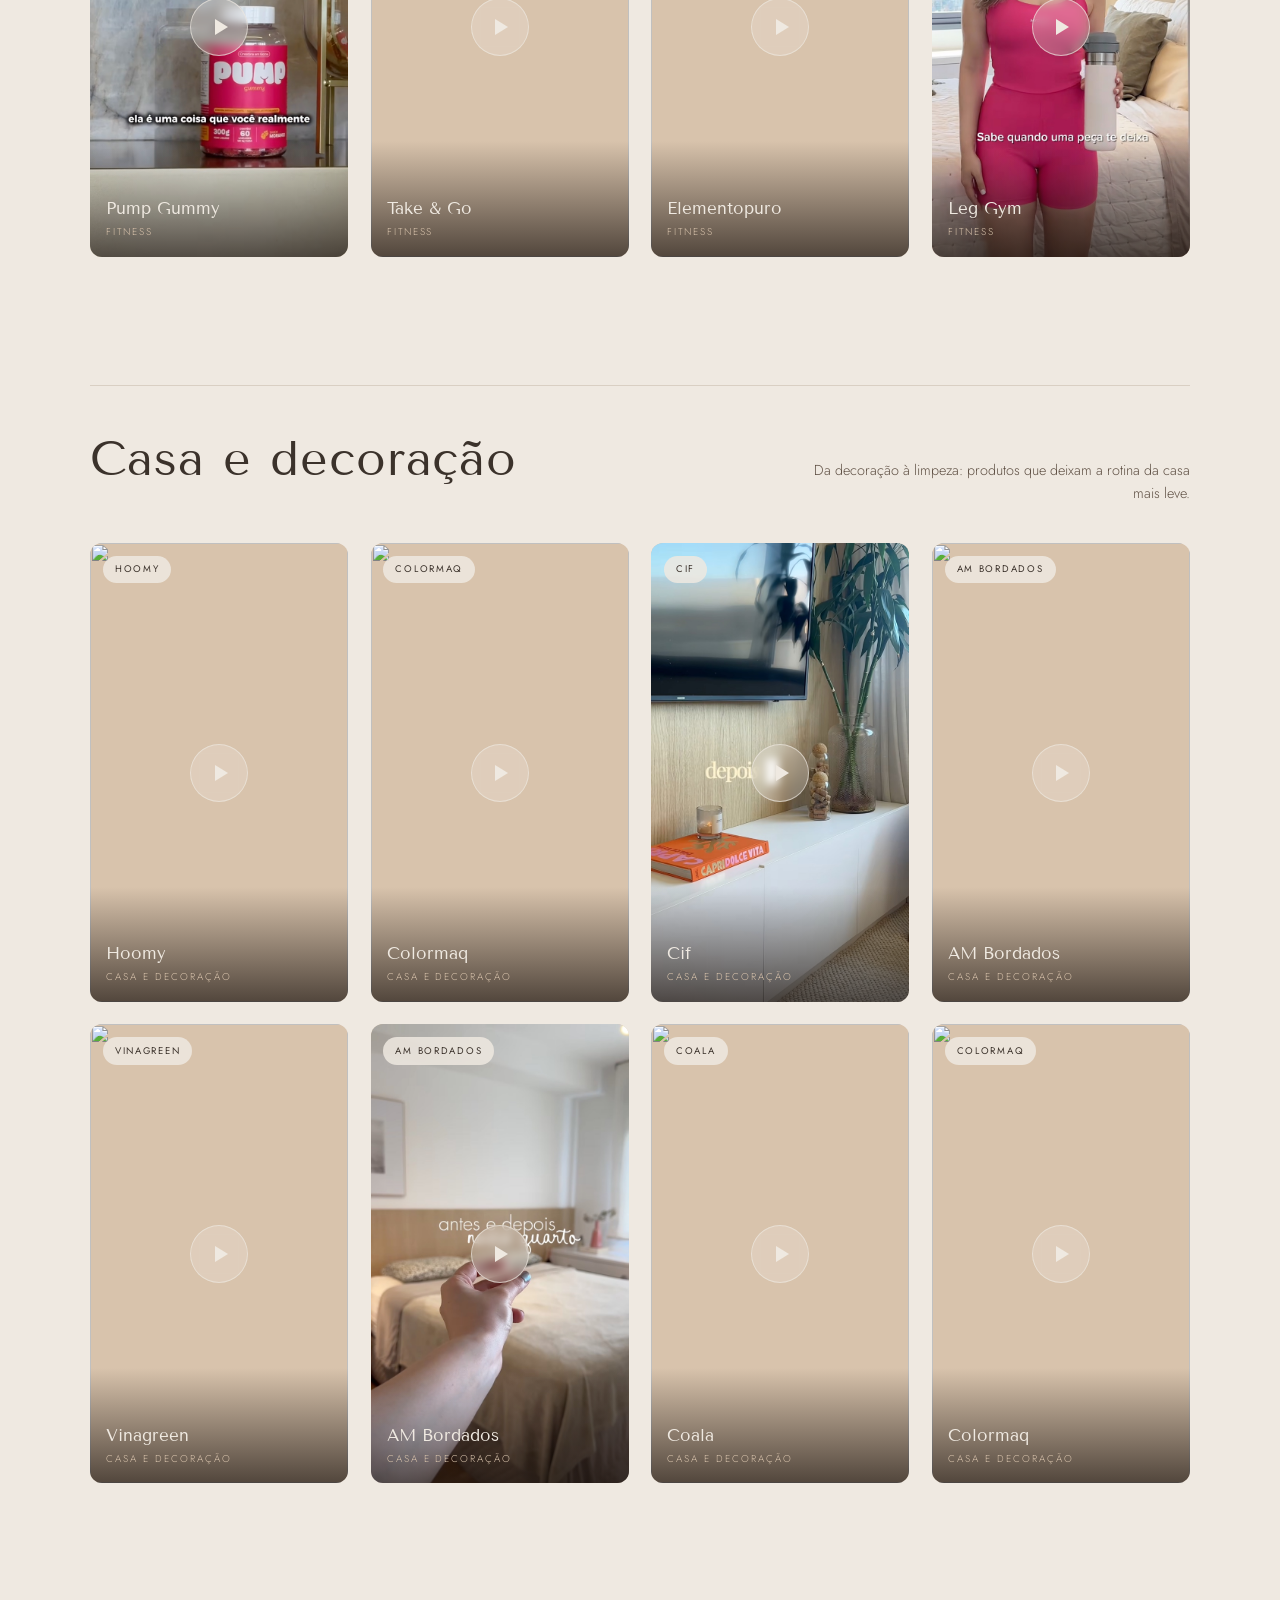
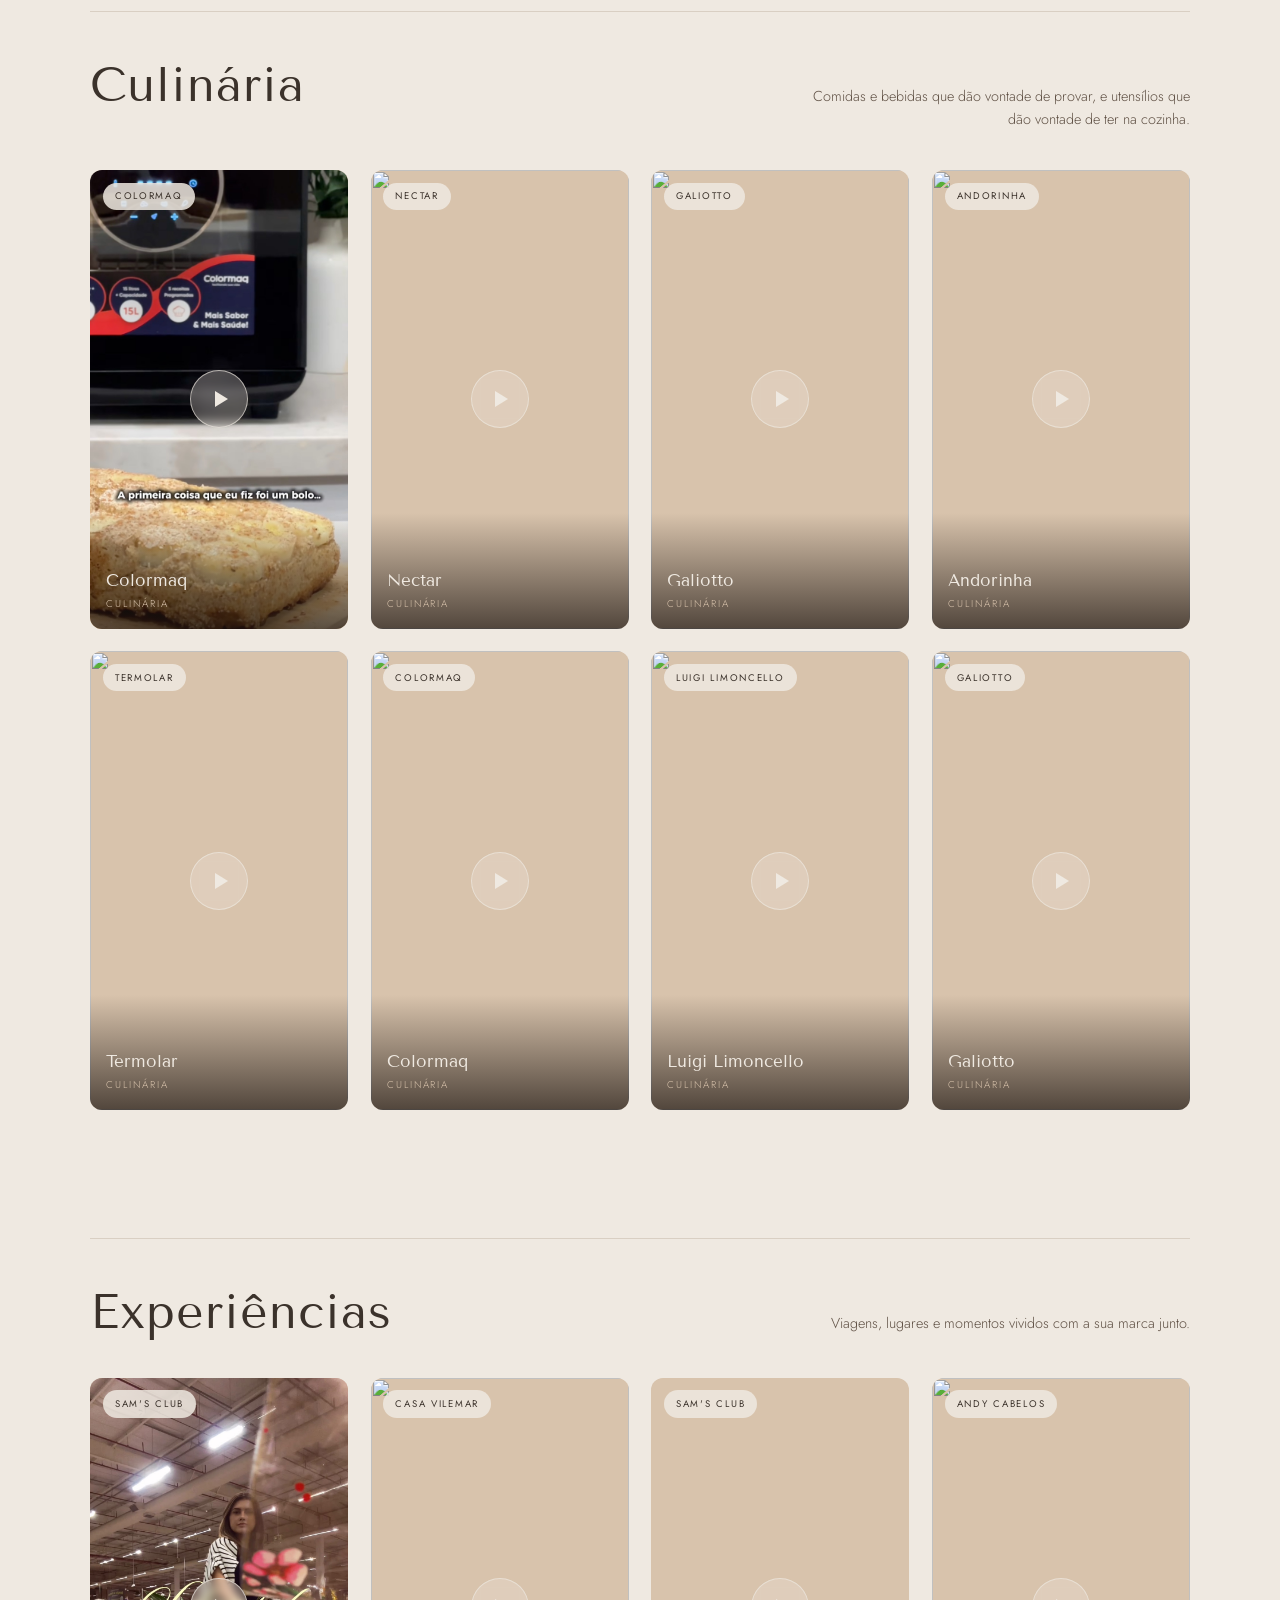
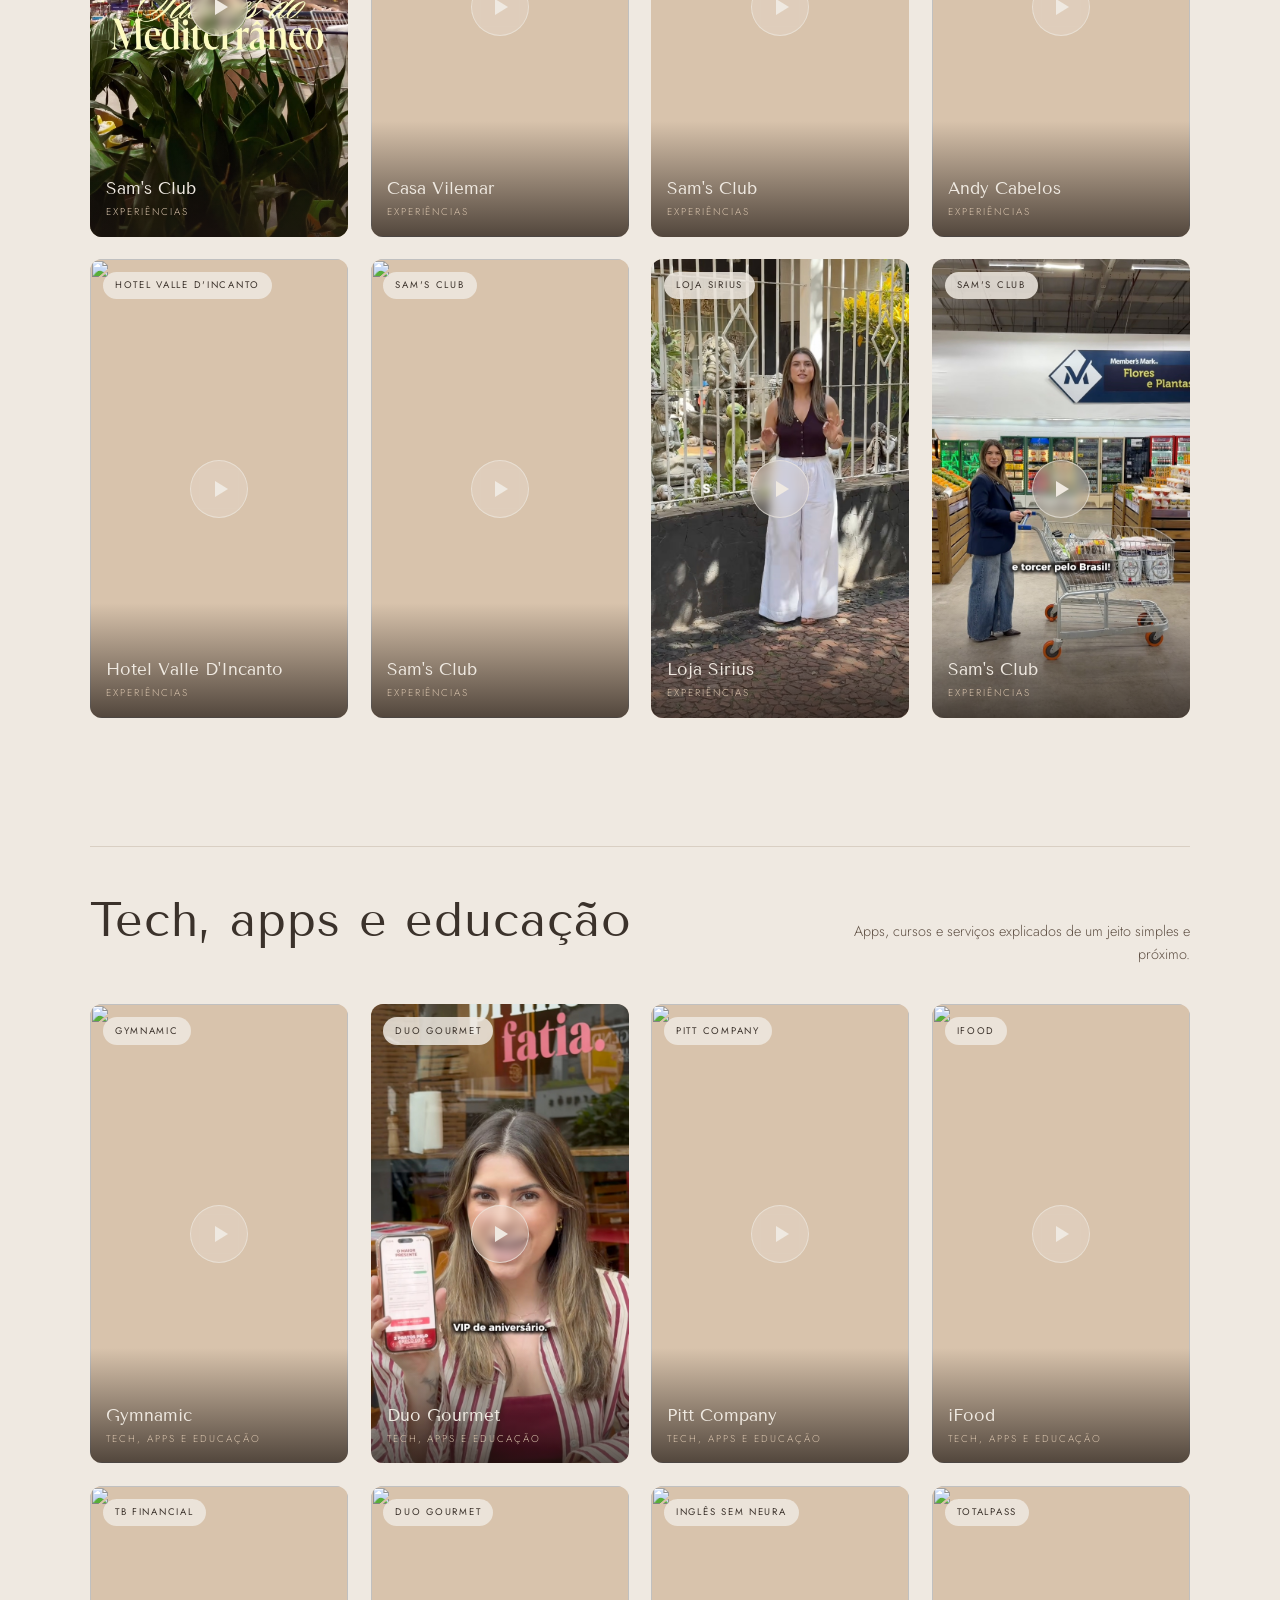
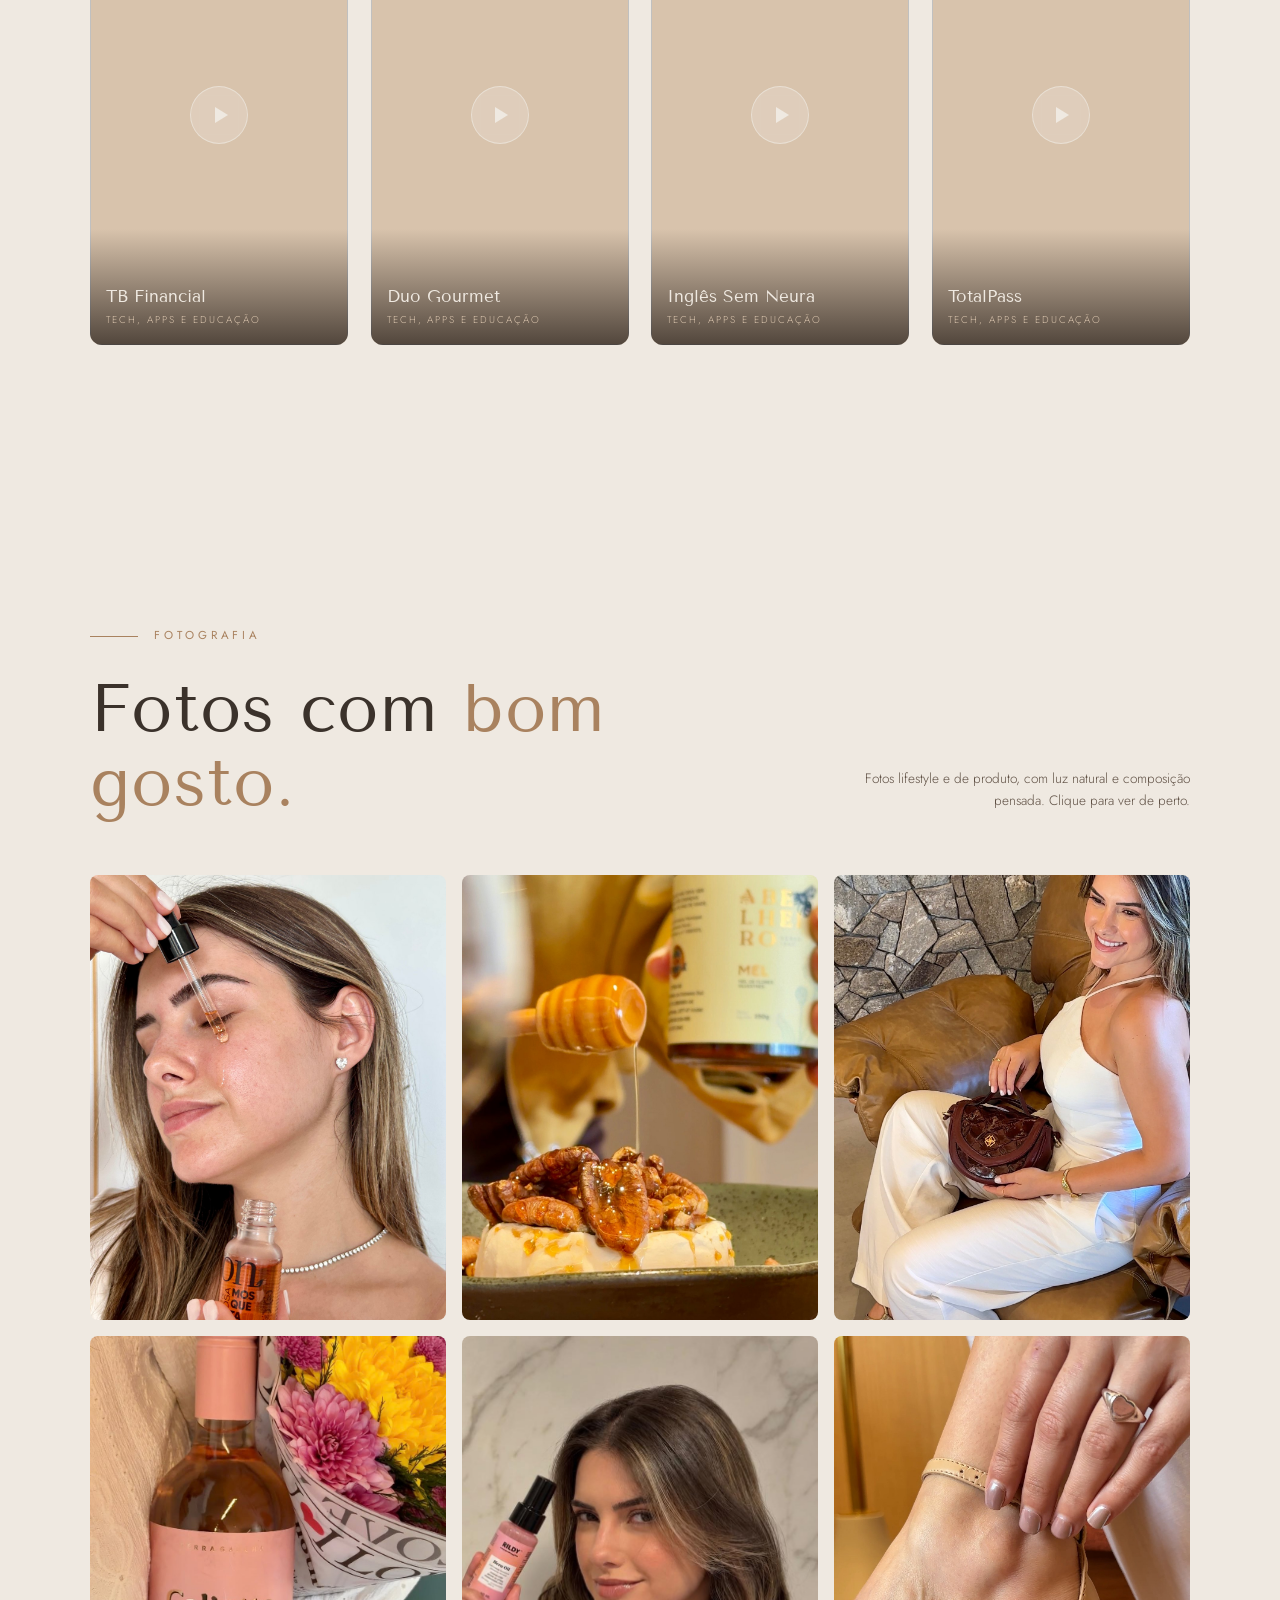
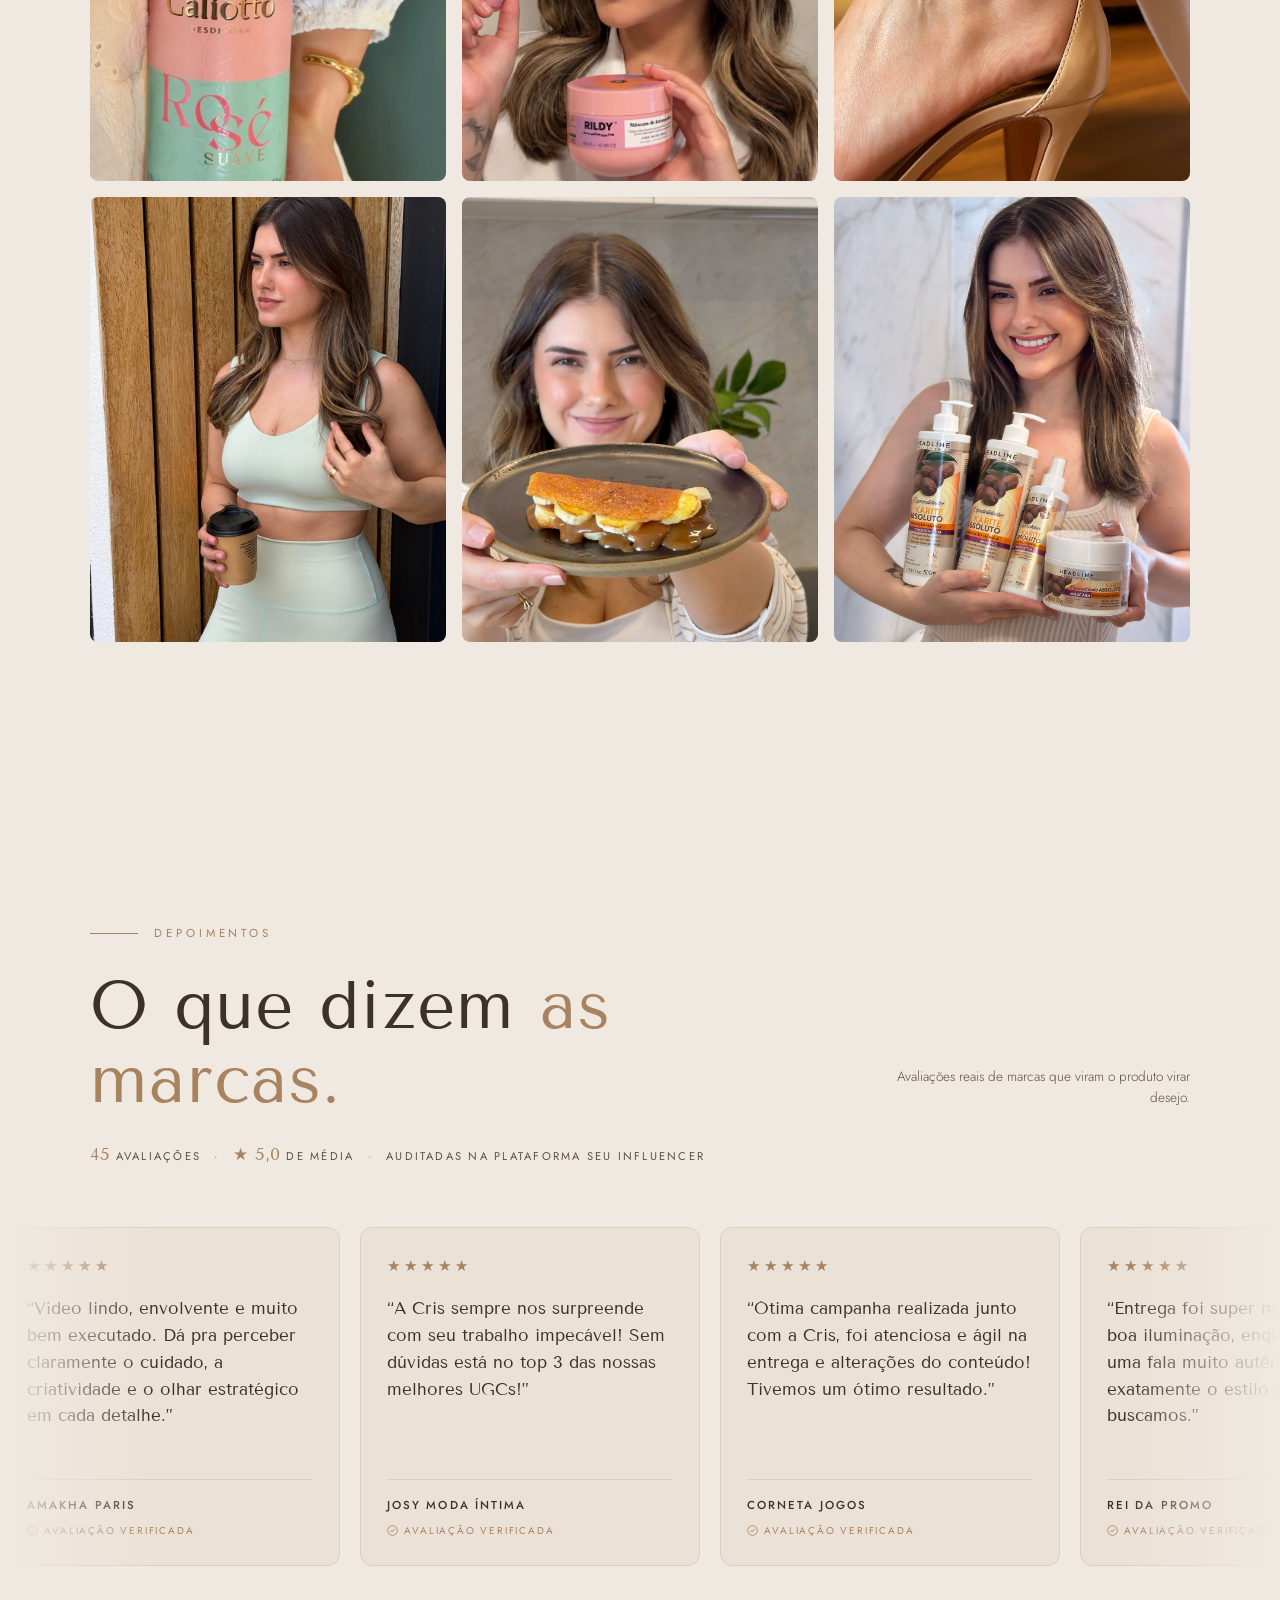
==== commit 487c99a6: "Capa no celular: nome, foto quadrada, depois o texto" ====
--- a/index.html
+++ b/index.html
@@ -662,6 +662,21 @@
   .depoimentos{grid-template-columns:1fr}
   .rodape .wrap{flex-direction:column;align-items:flex-start}
 }
+/* CAPA NO CELULAR (até 900px): rótulo e nome, depois a foto, depois o resto.
+   No computador nada disso vale: texto à esquerda, foto à direita. */
+@media (max-width:900px){
+  .capa{padding-top:calc(68px + 1.6rem)}
+  html.com-barra-cat .capa{padding-top:calc(68px + 42px + 1.6rem)}
+  .capa-grade{display:flex;flex-direction:column;align-items:stretch;gap:0}
+  .capa-texto{display:contents}
+  .capa-texto>*{order:3}
+  .capa-texto .rotulo,.capa h1{order:1}
+  .capa h1{margin:1rem 0 1.6rem}
+  .capa-foto{order:2;margin:14px 0 1.8rem}
+  .capa-foto .midia{aspect-ratio:1/1}
+  /* FOTO DA CAPA NO CELULAR (quadrada): scale = quanto aproxima, transform-origin ajusta o rosto no centro */
+  .capa-foto img{transform:scale(1.4);transform-origin:71.5% 35%}
+}
 @media (max-width:360px){
   .marca-nome{font-size:.7rem}
 }
@@ -712,7 +727,7 @@
 <!-- ============ CAPA ============ -->
 <section class="capa" id="inicio" aria-labelledby="titulo-capa">
   <div class="wrap capa-grade">
-    <div class="revela">
+    <div class="capa-texto revela">
       <p class="rotulo" data-t="capaRotulo">Portfólio · UGC Creator · Influencer</p>
       <h1 id="titulo-capa">Cristiane<br>Dall' Accua</h1>
       <p class="frase" data-t="capaFrase">Bom gosto que vende.</p>
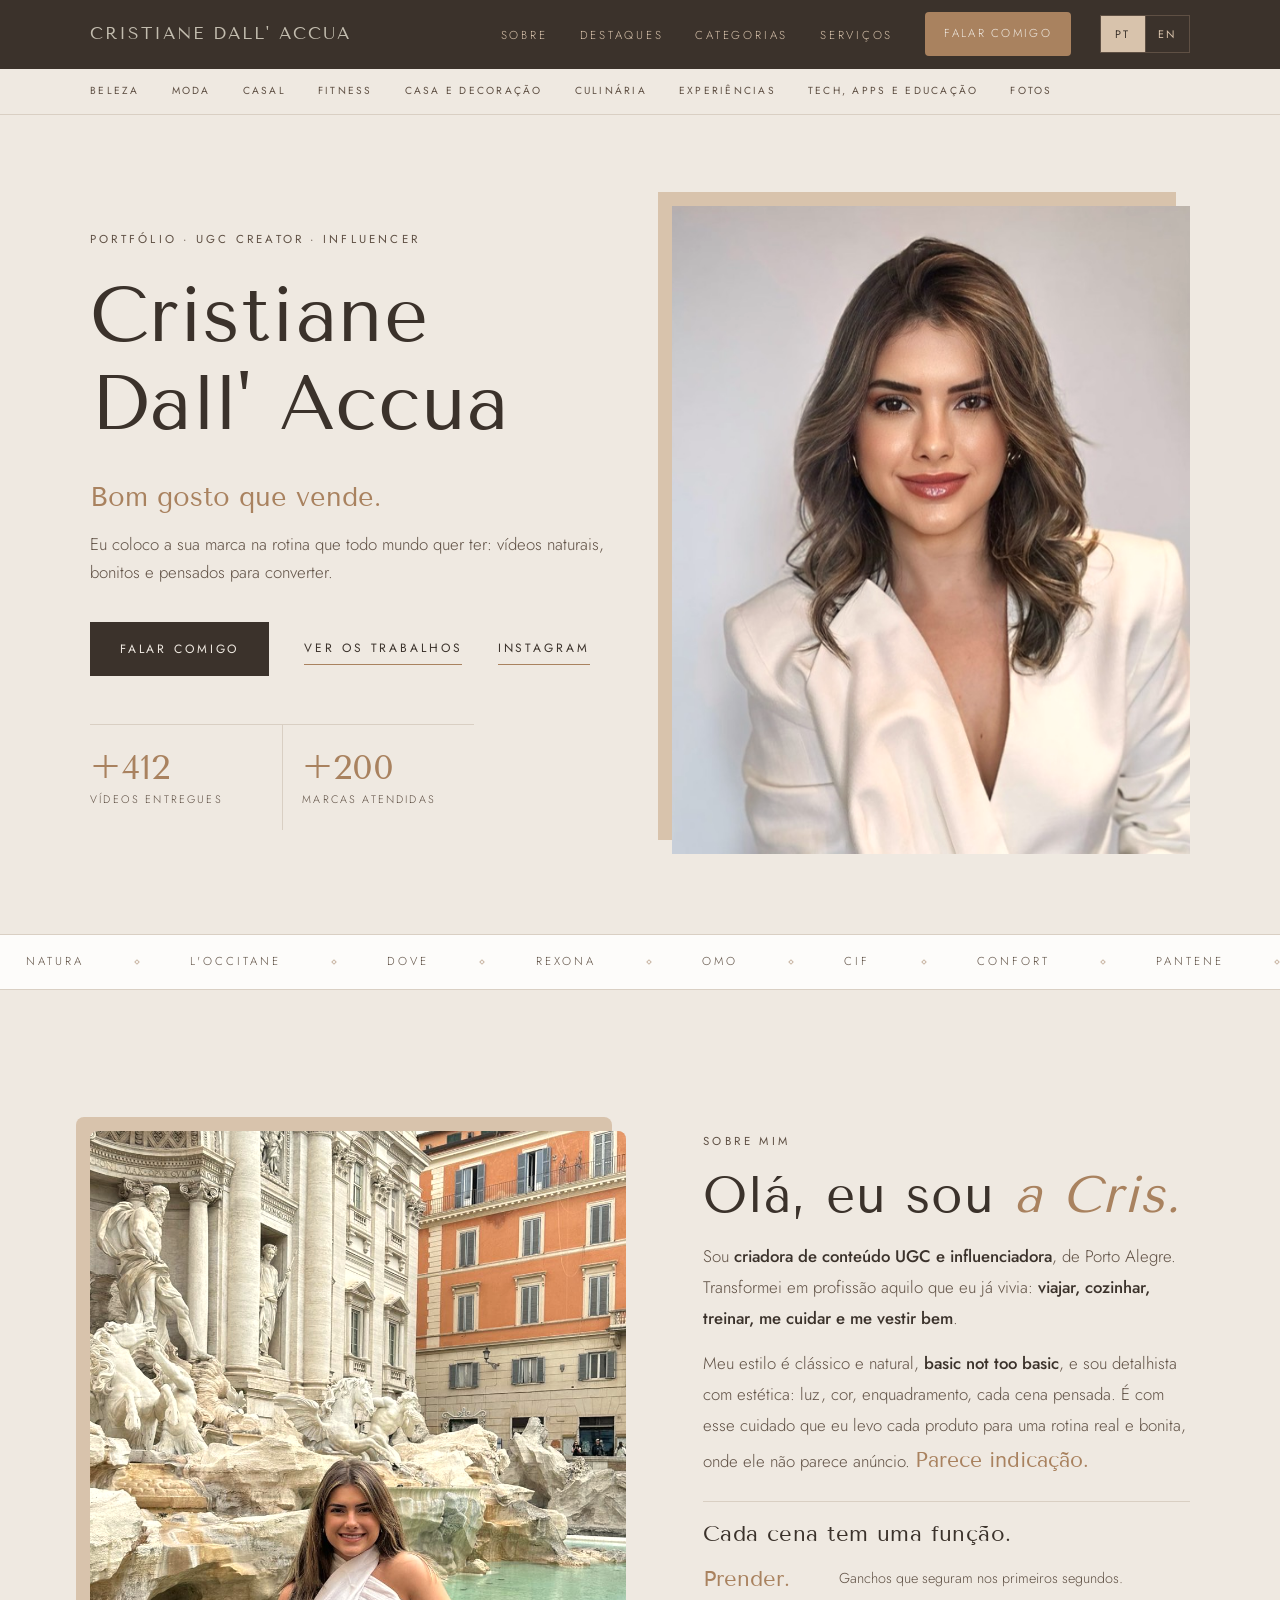
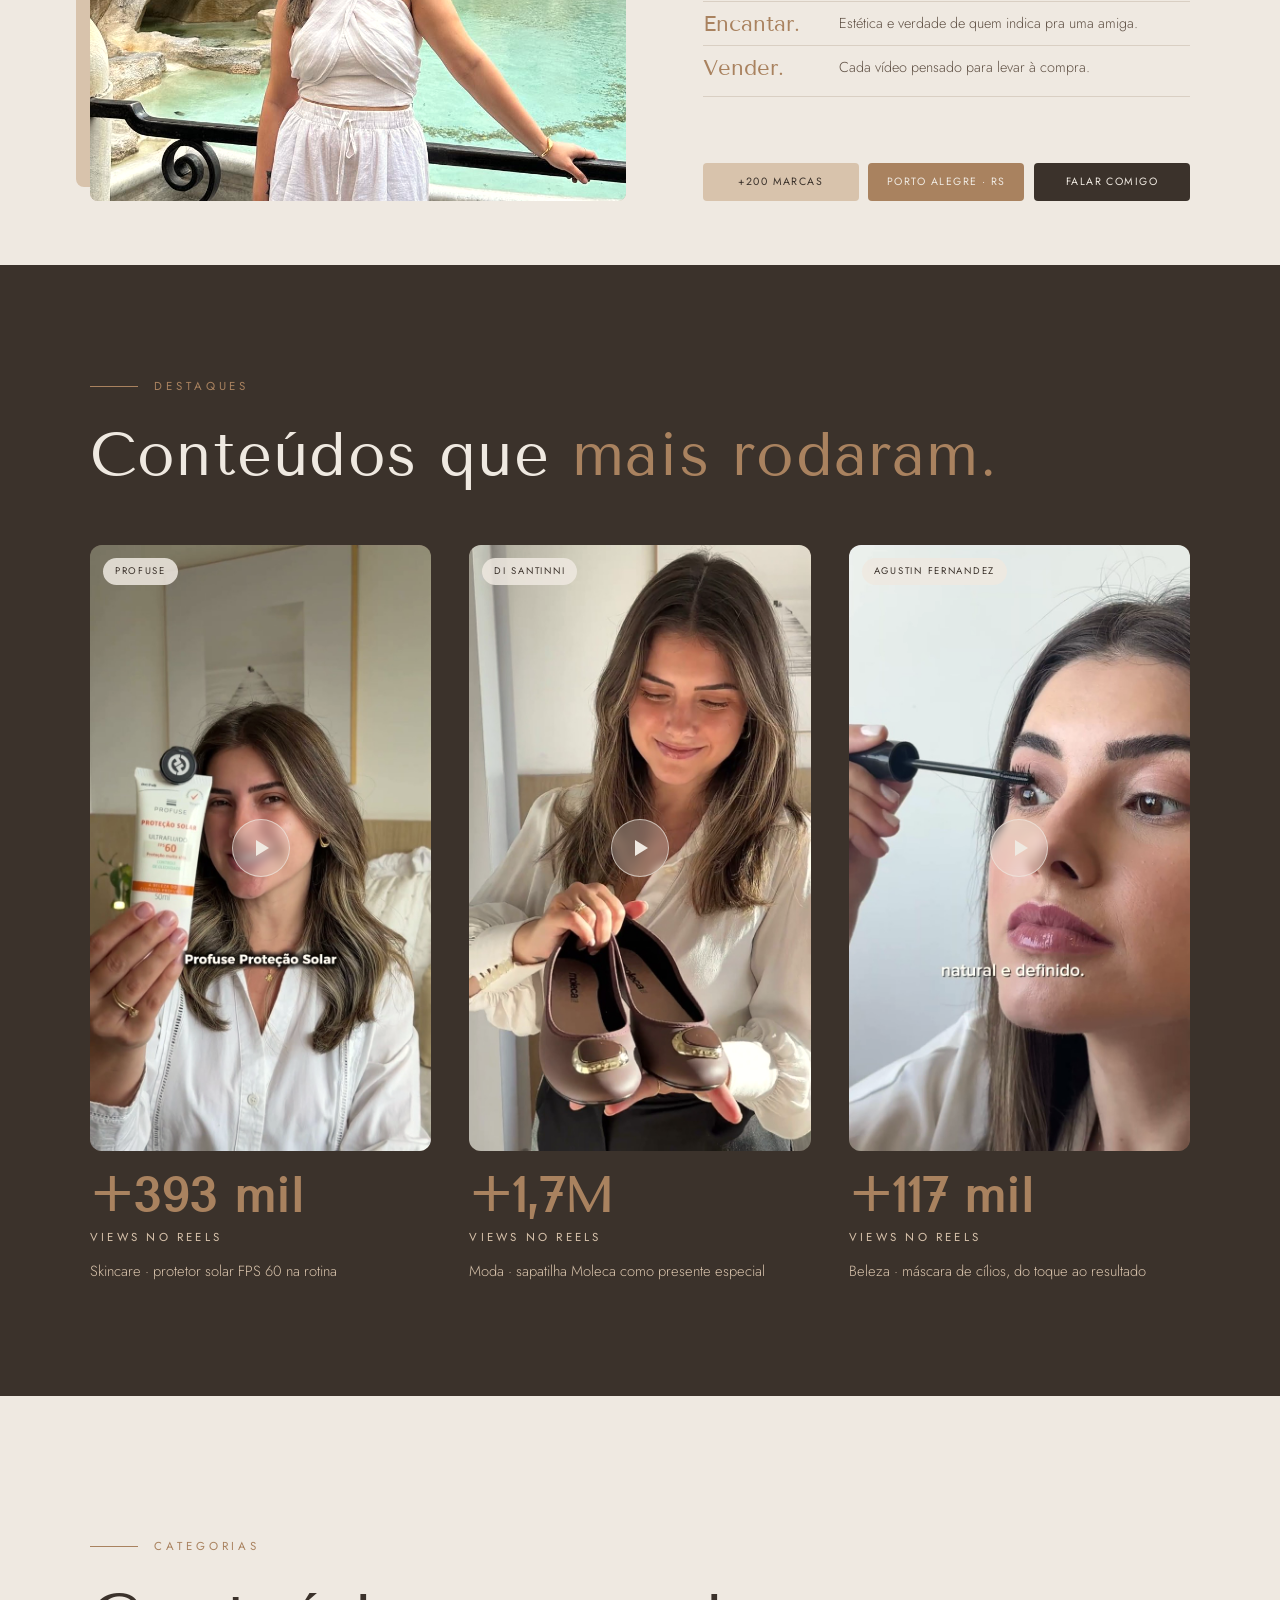
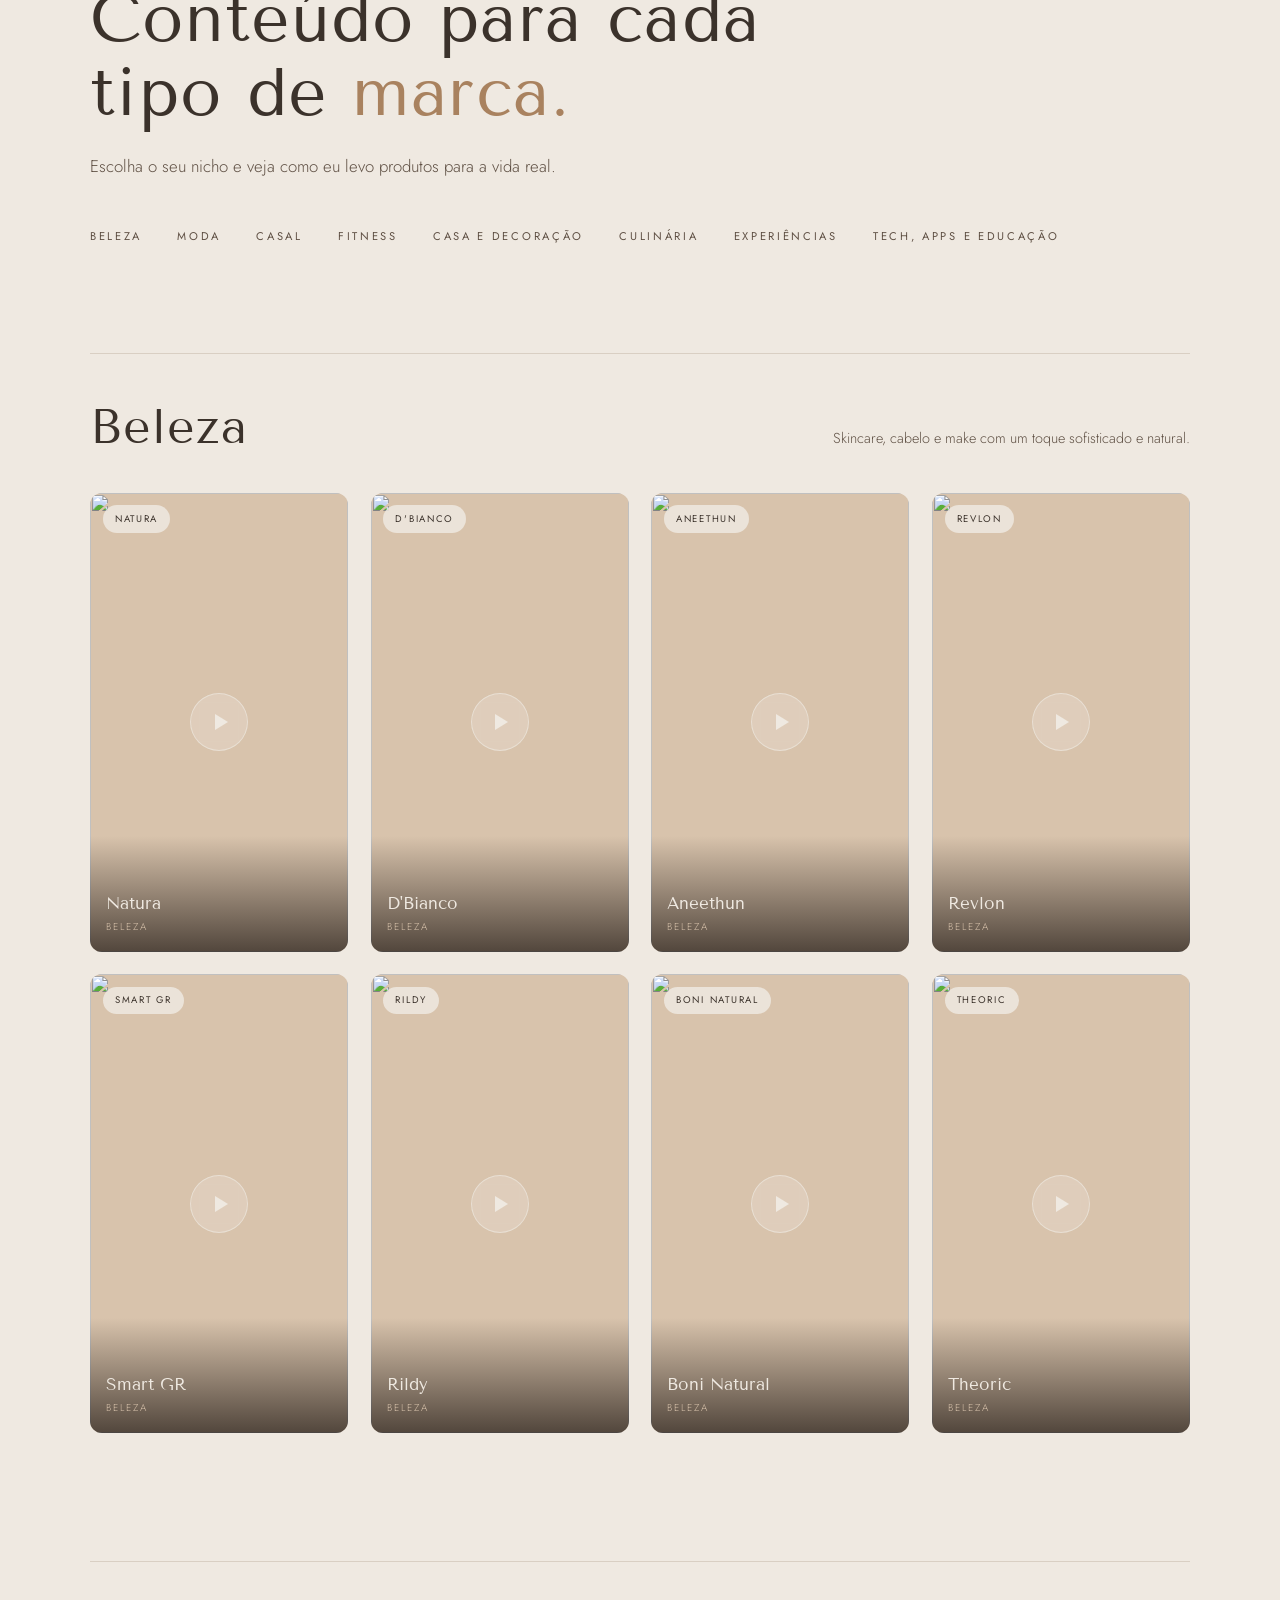
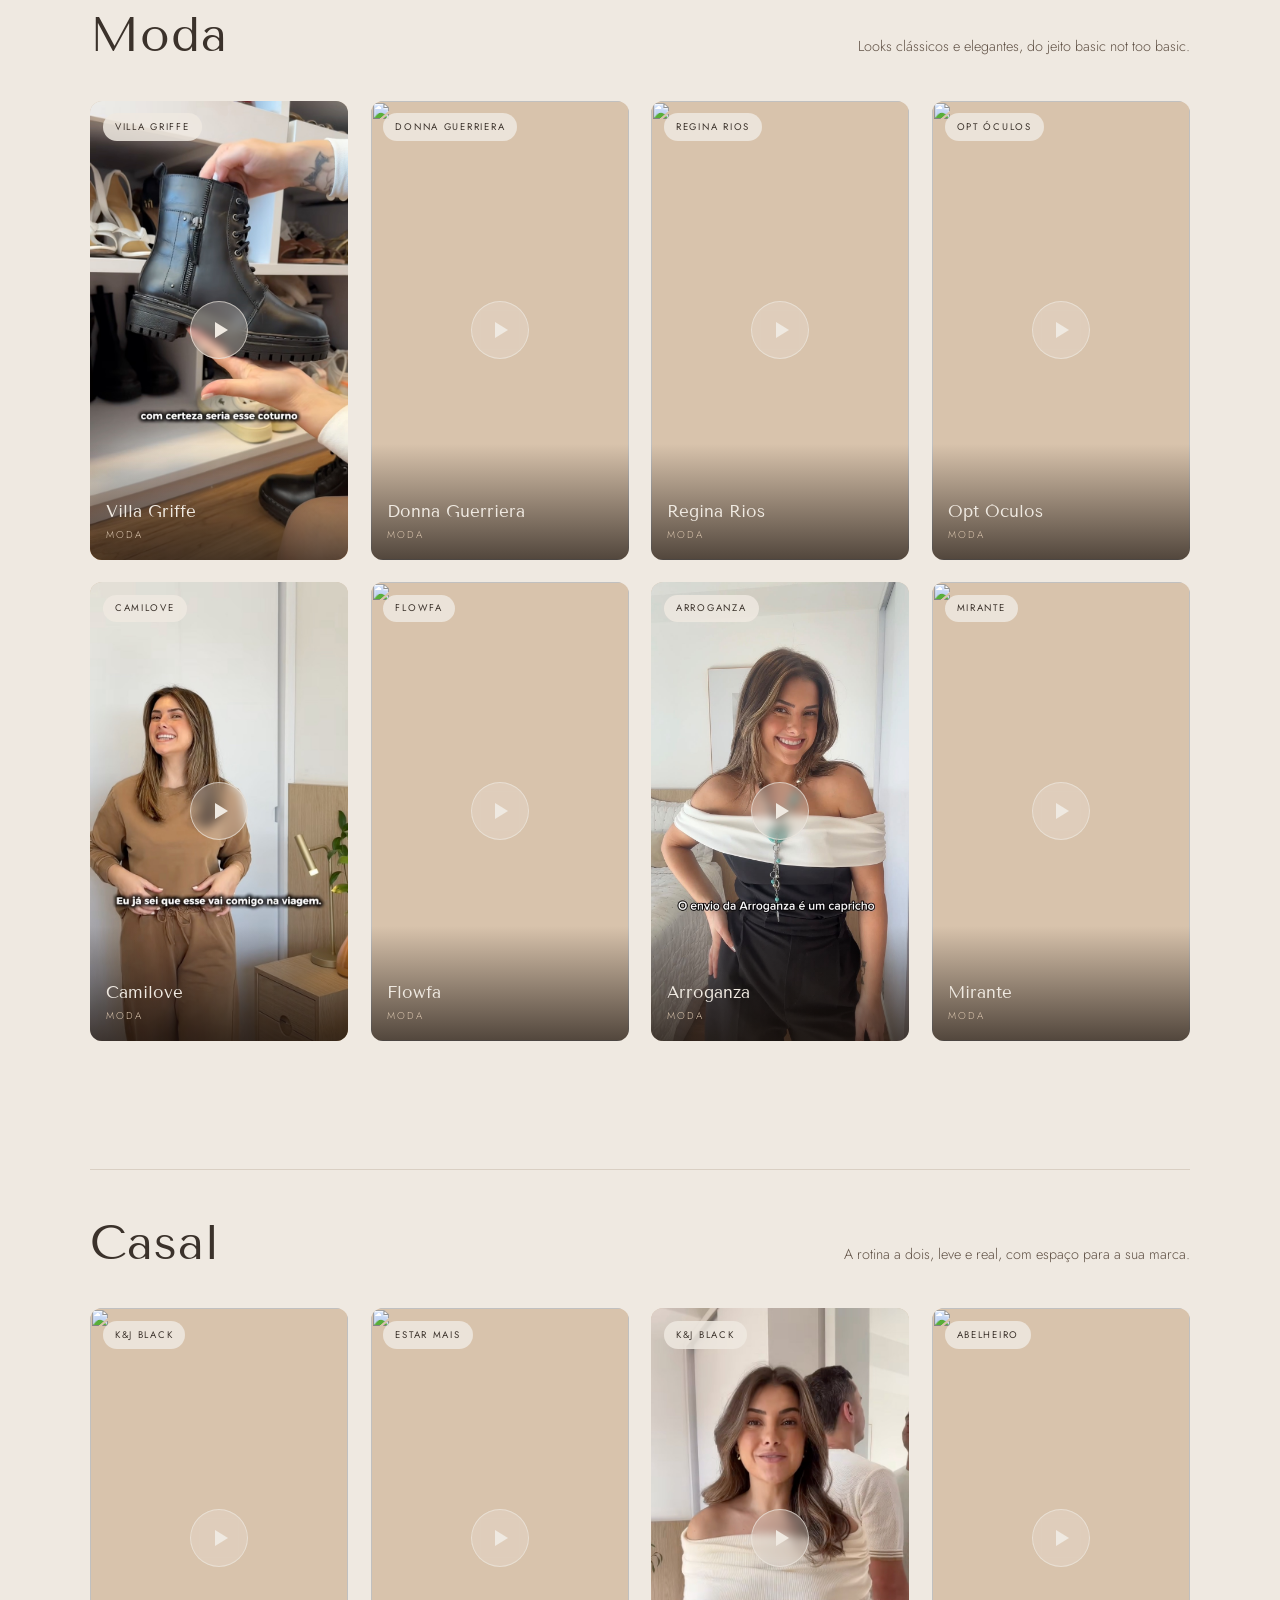
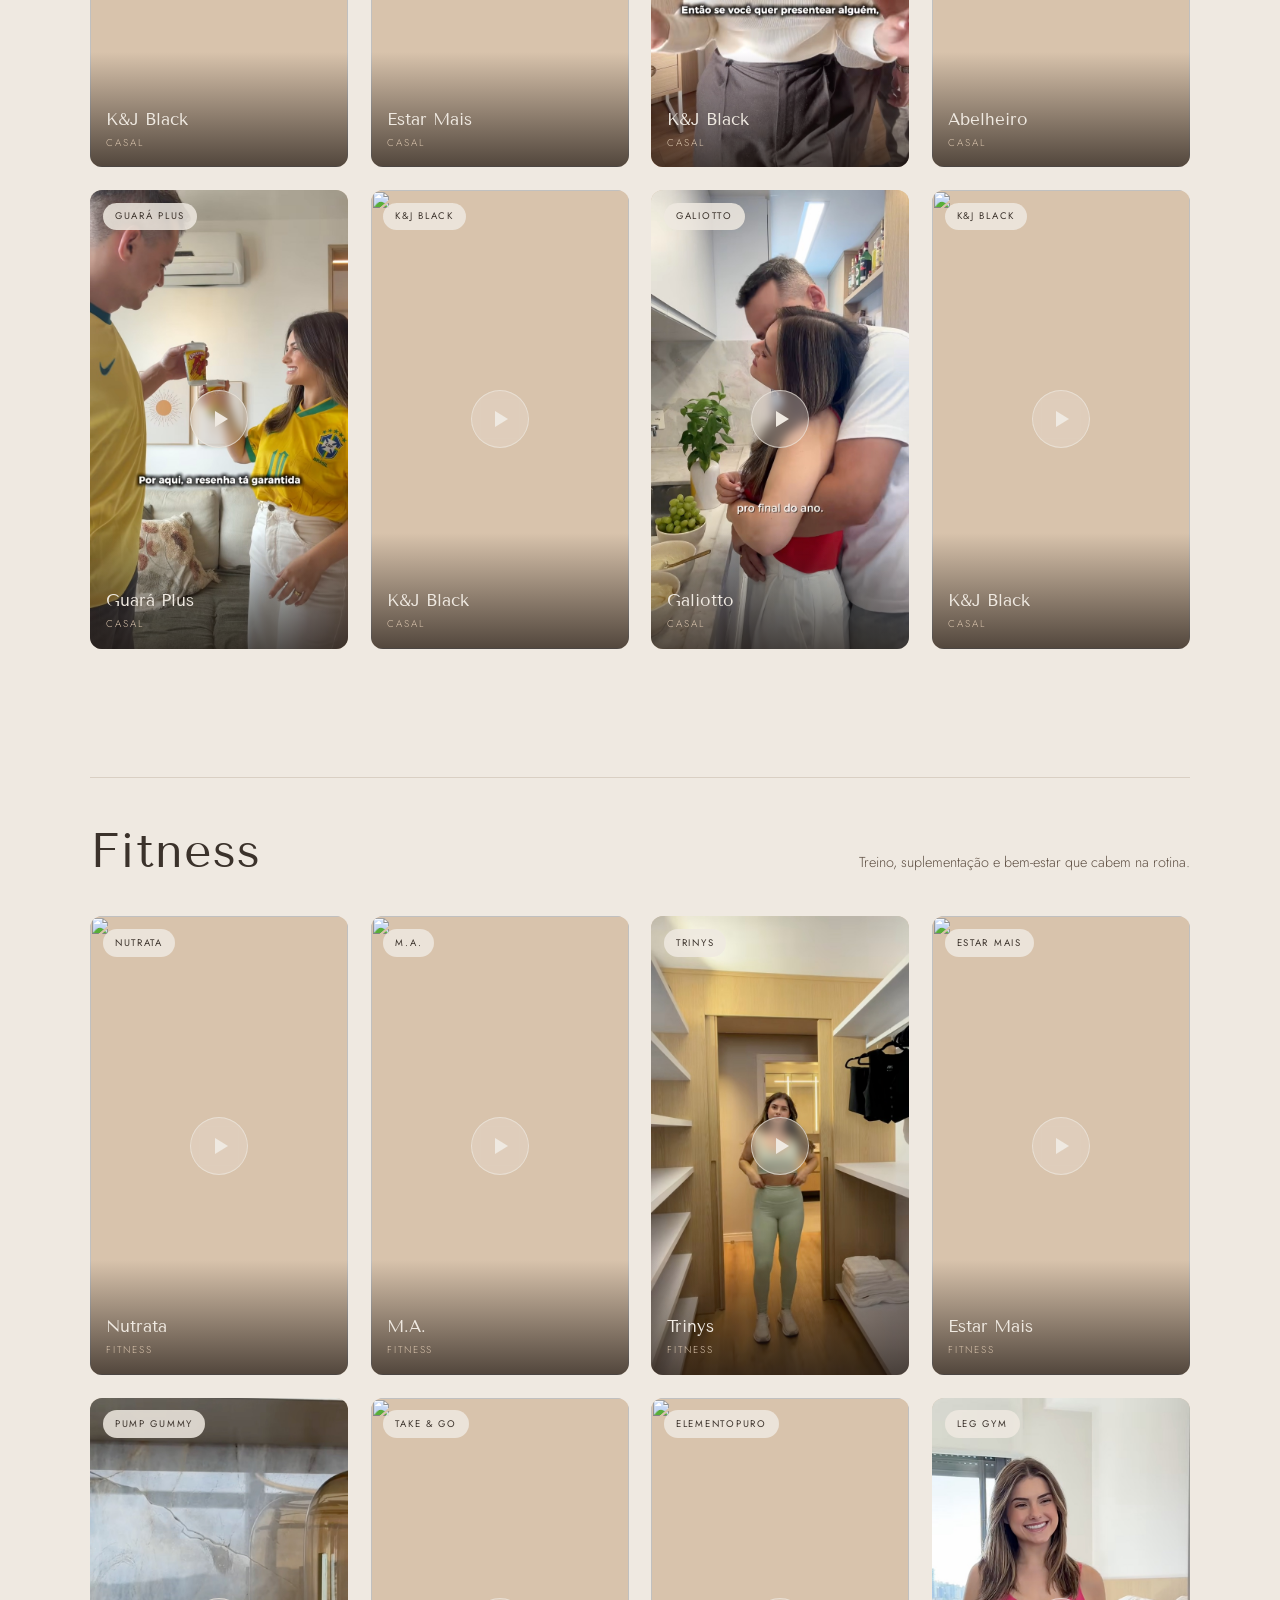
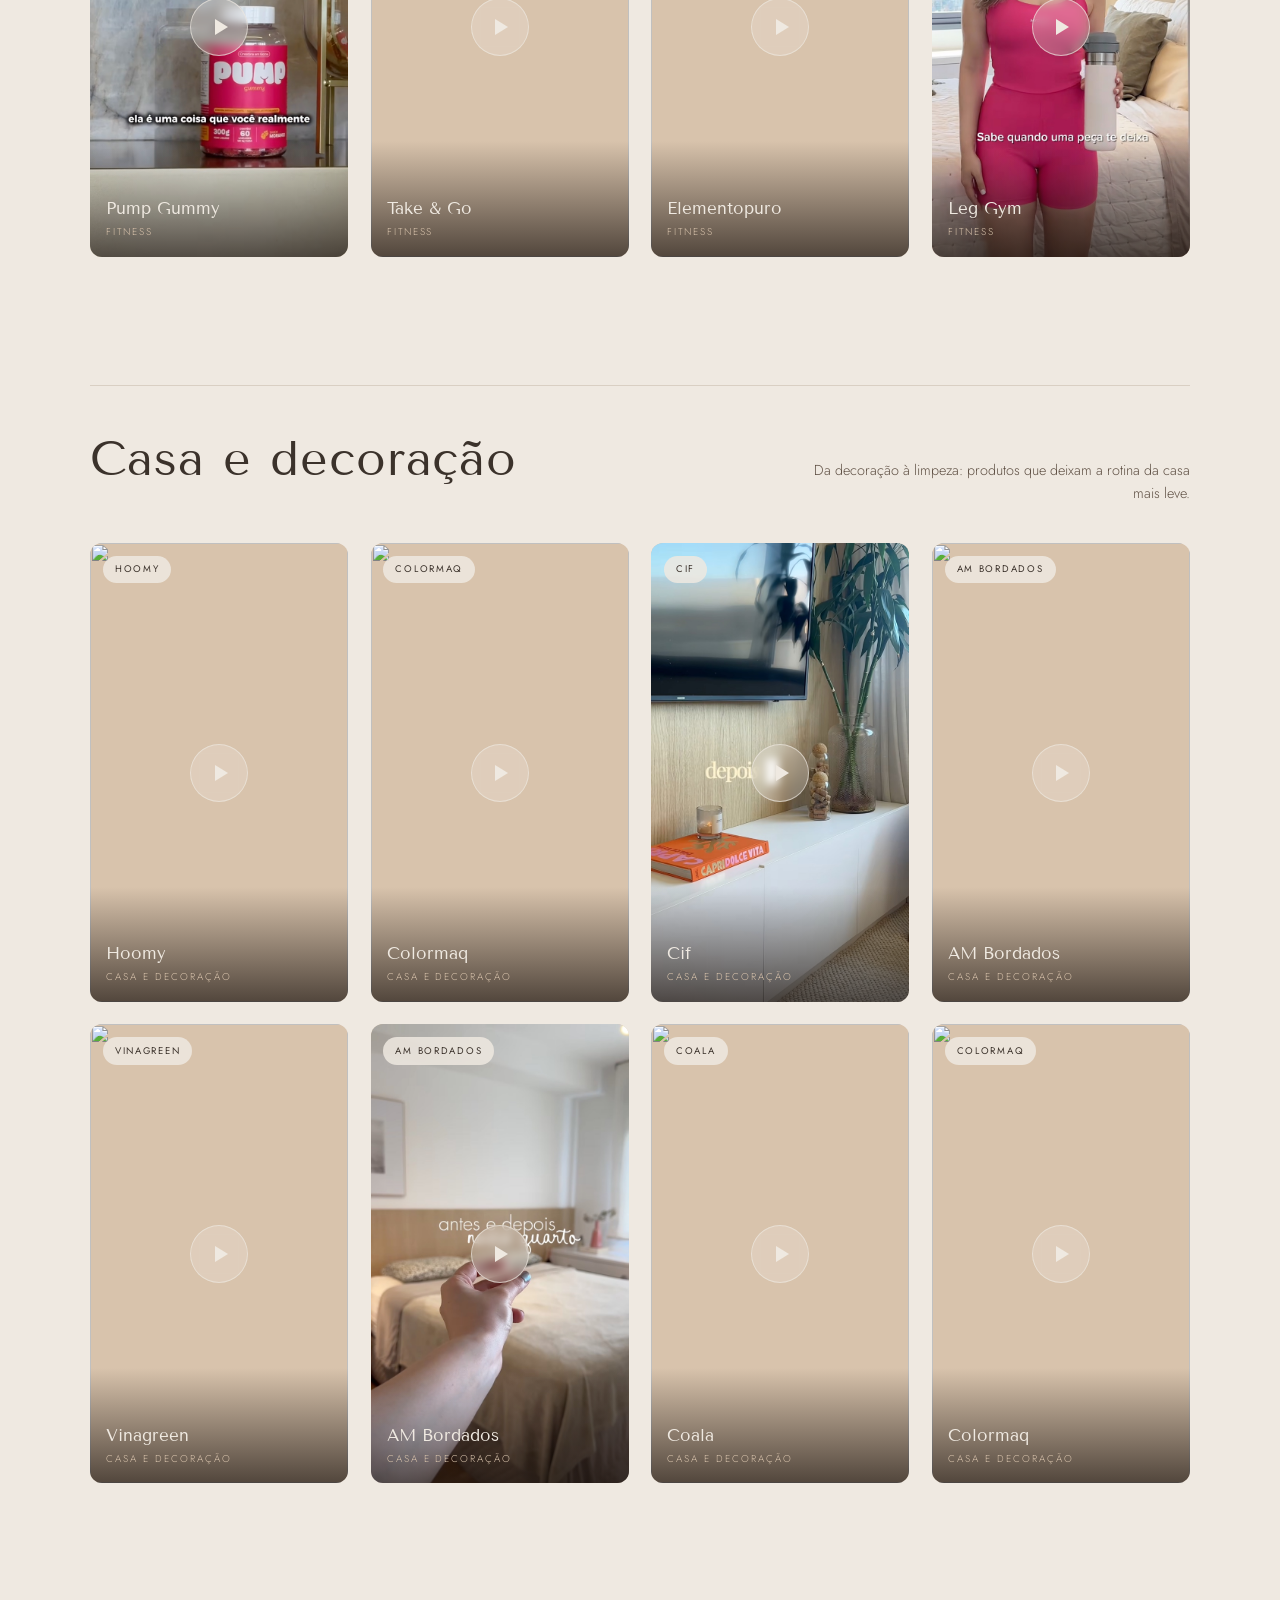
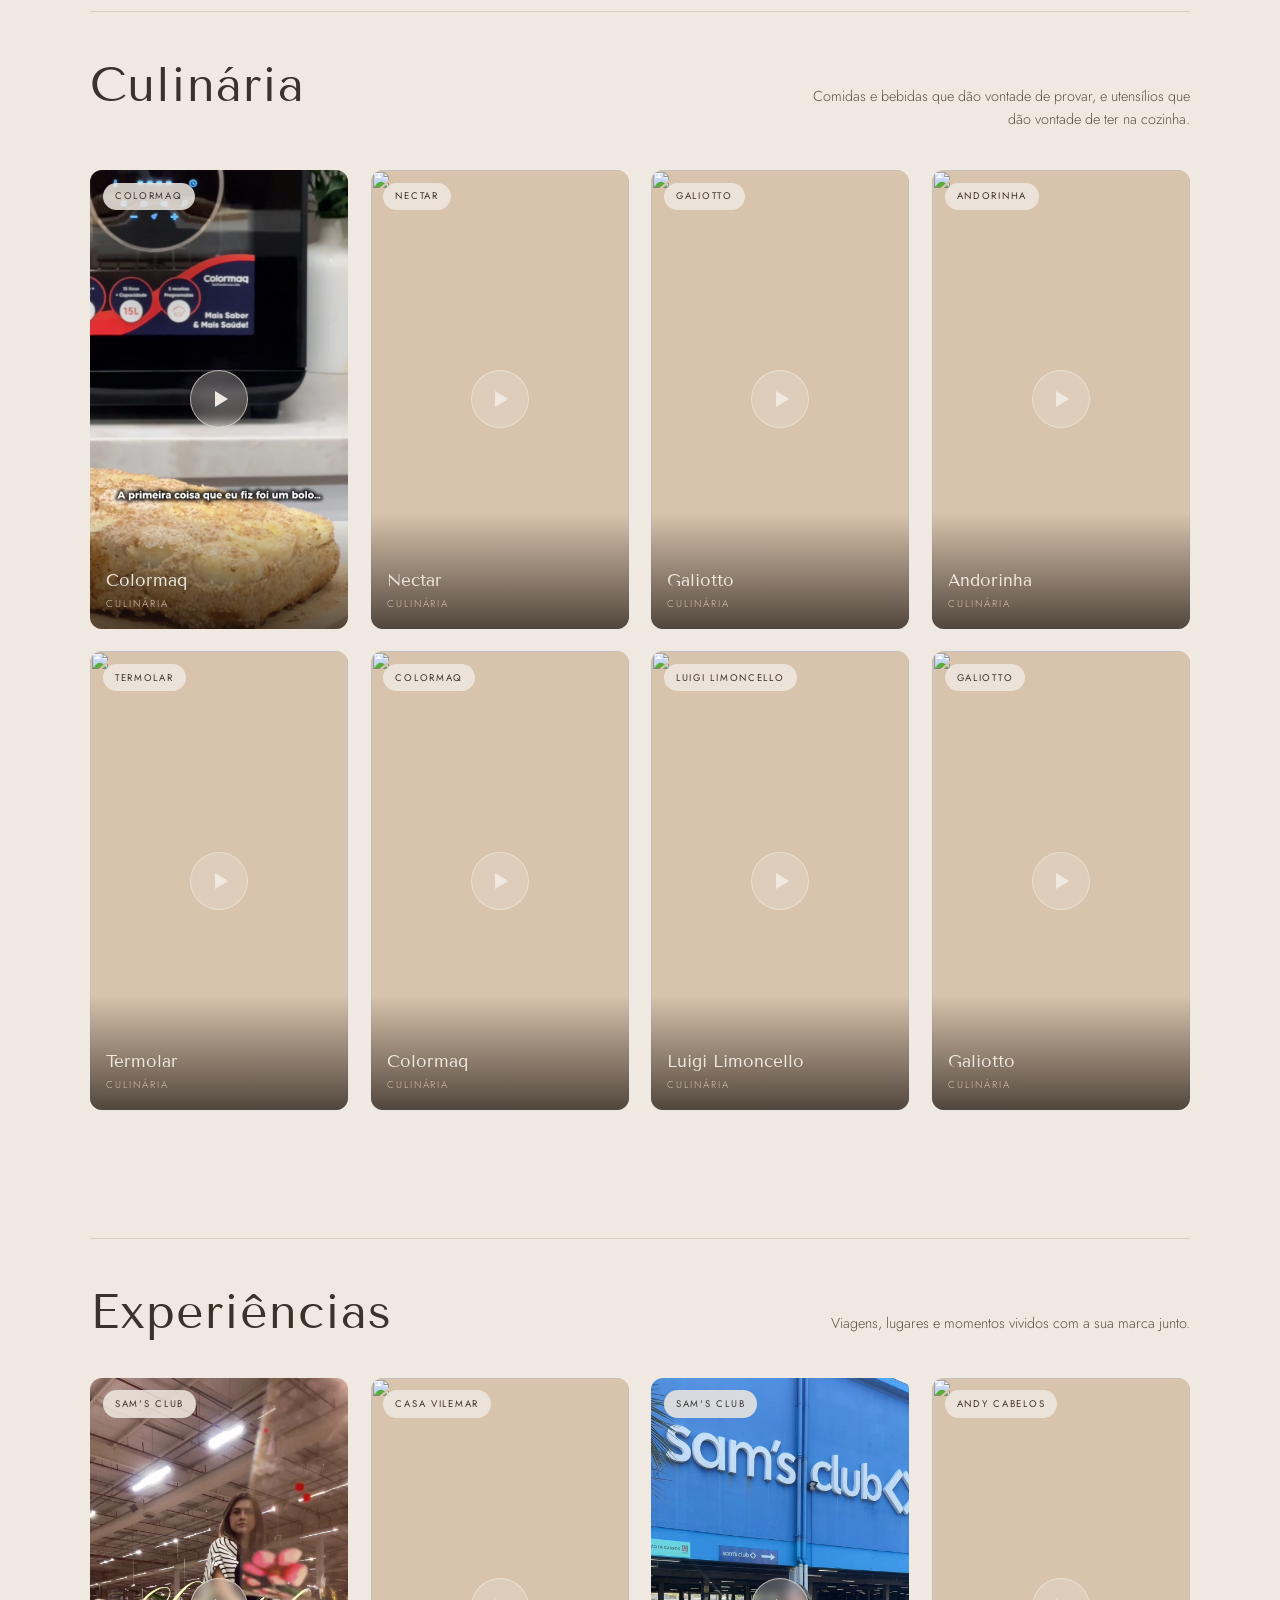
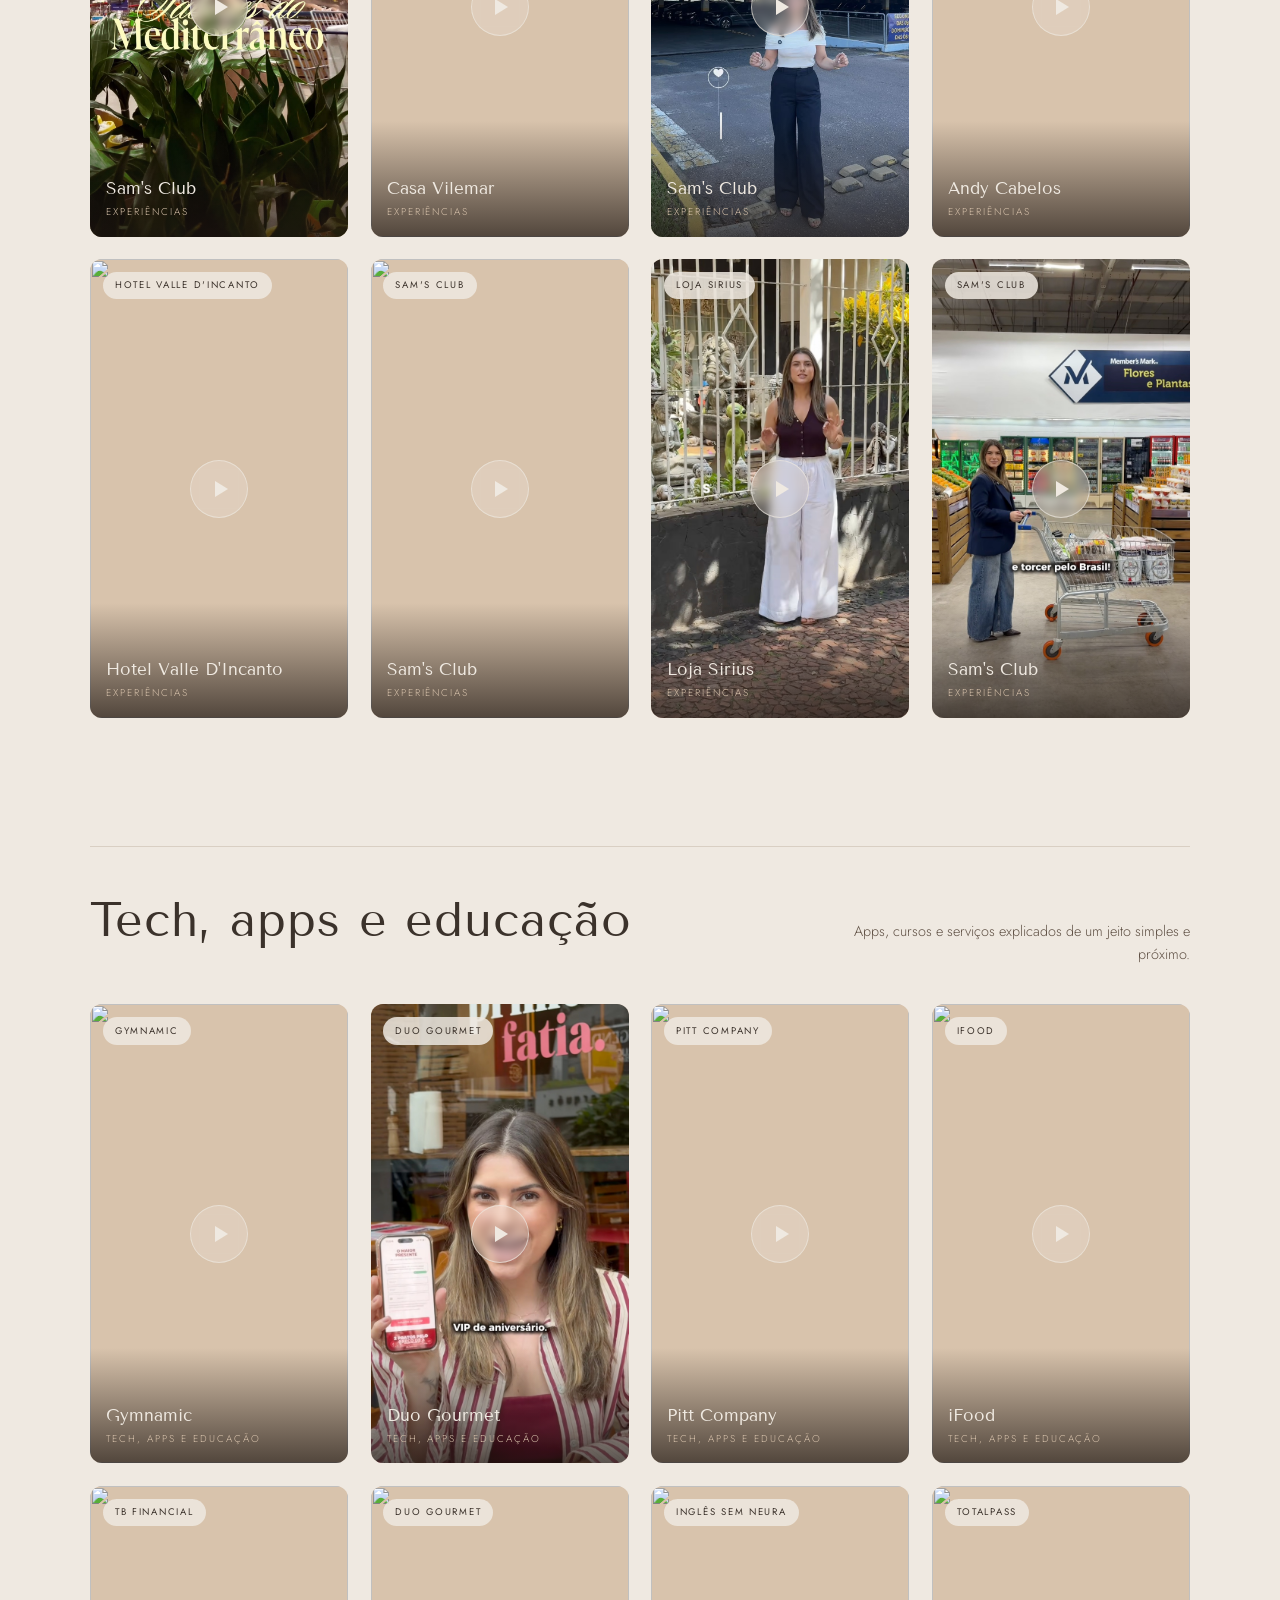
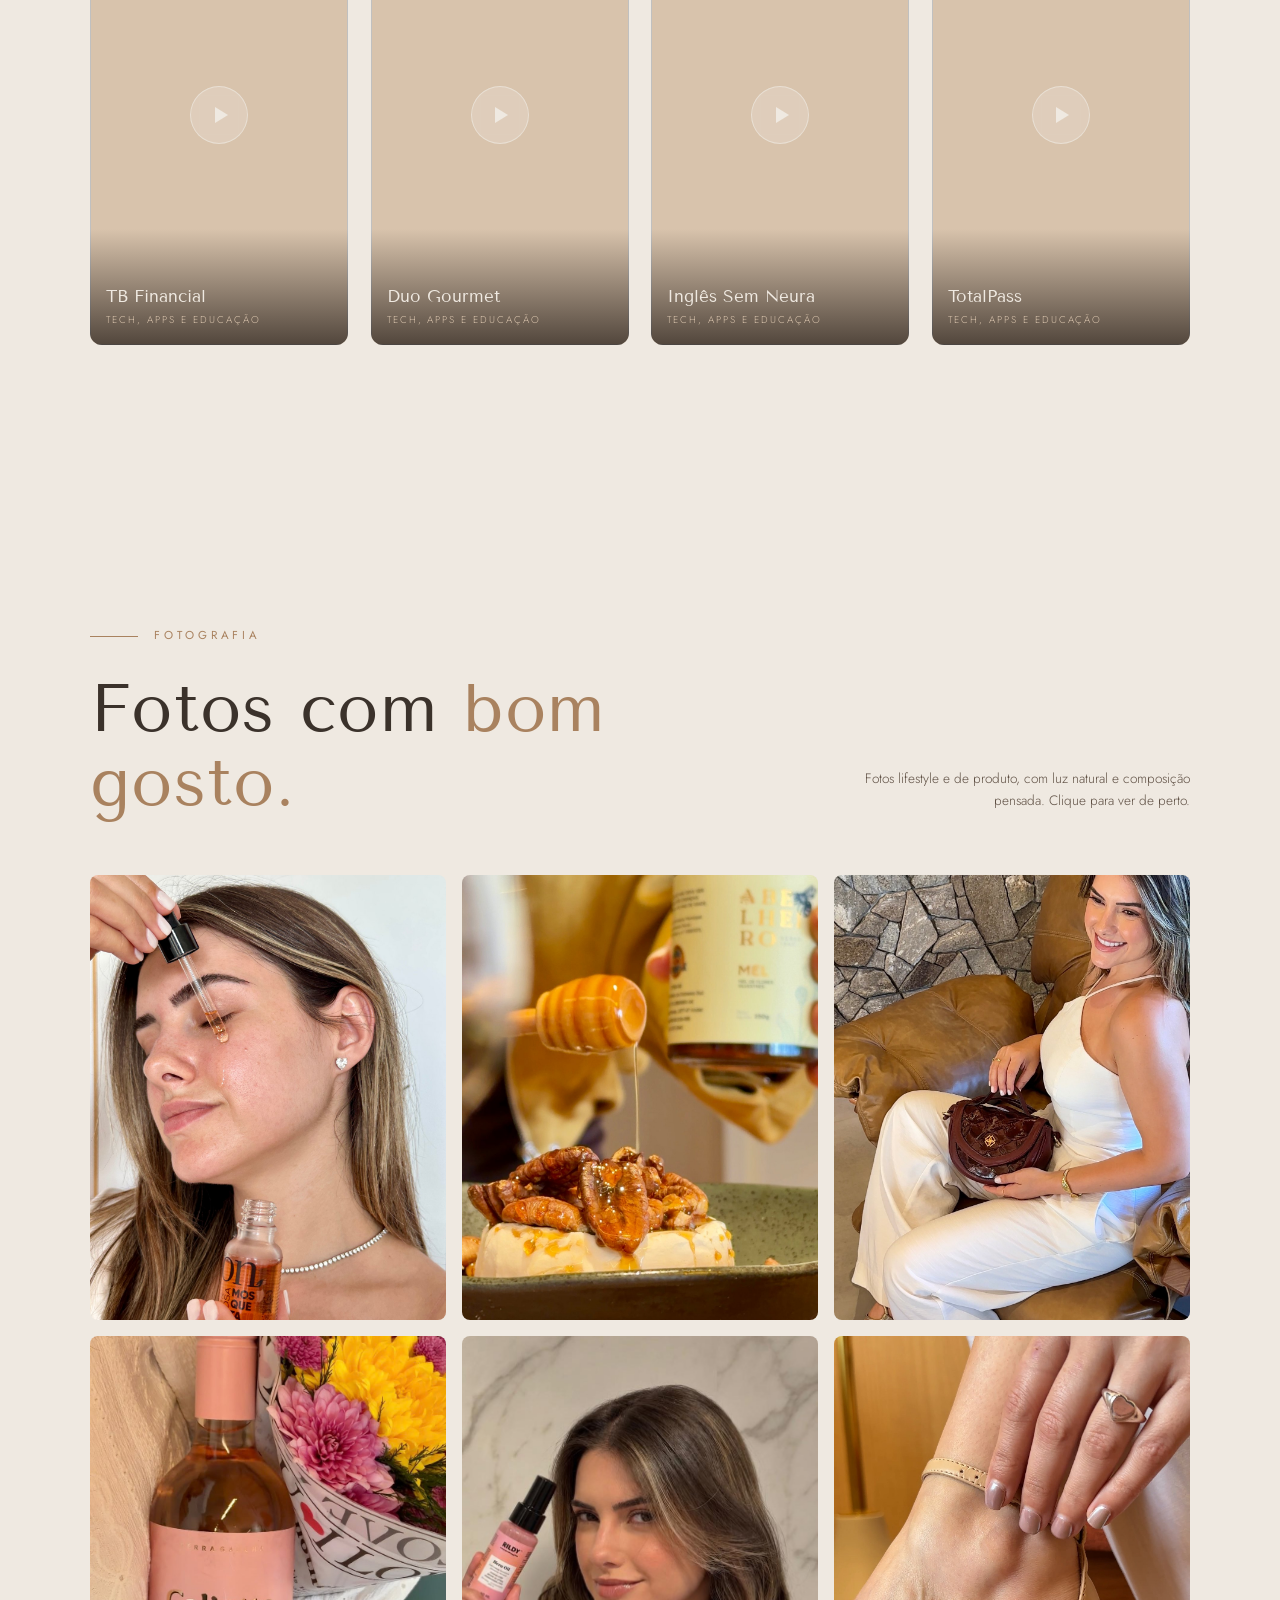
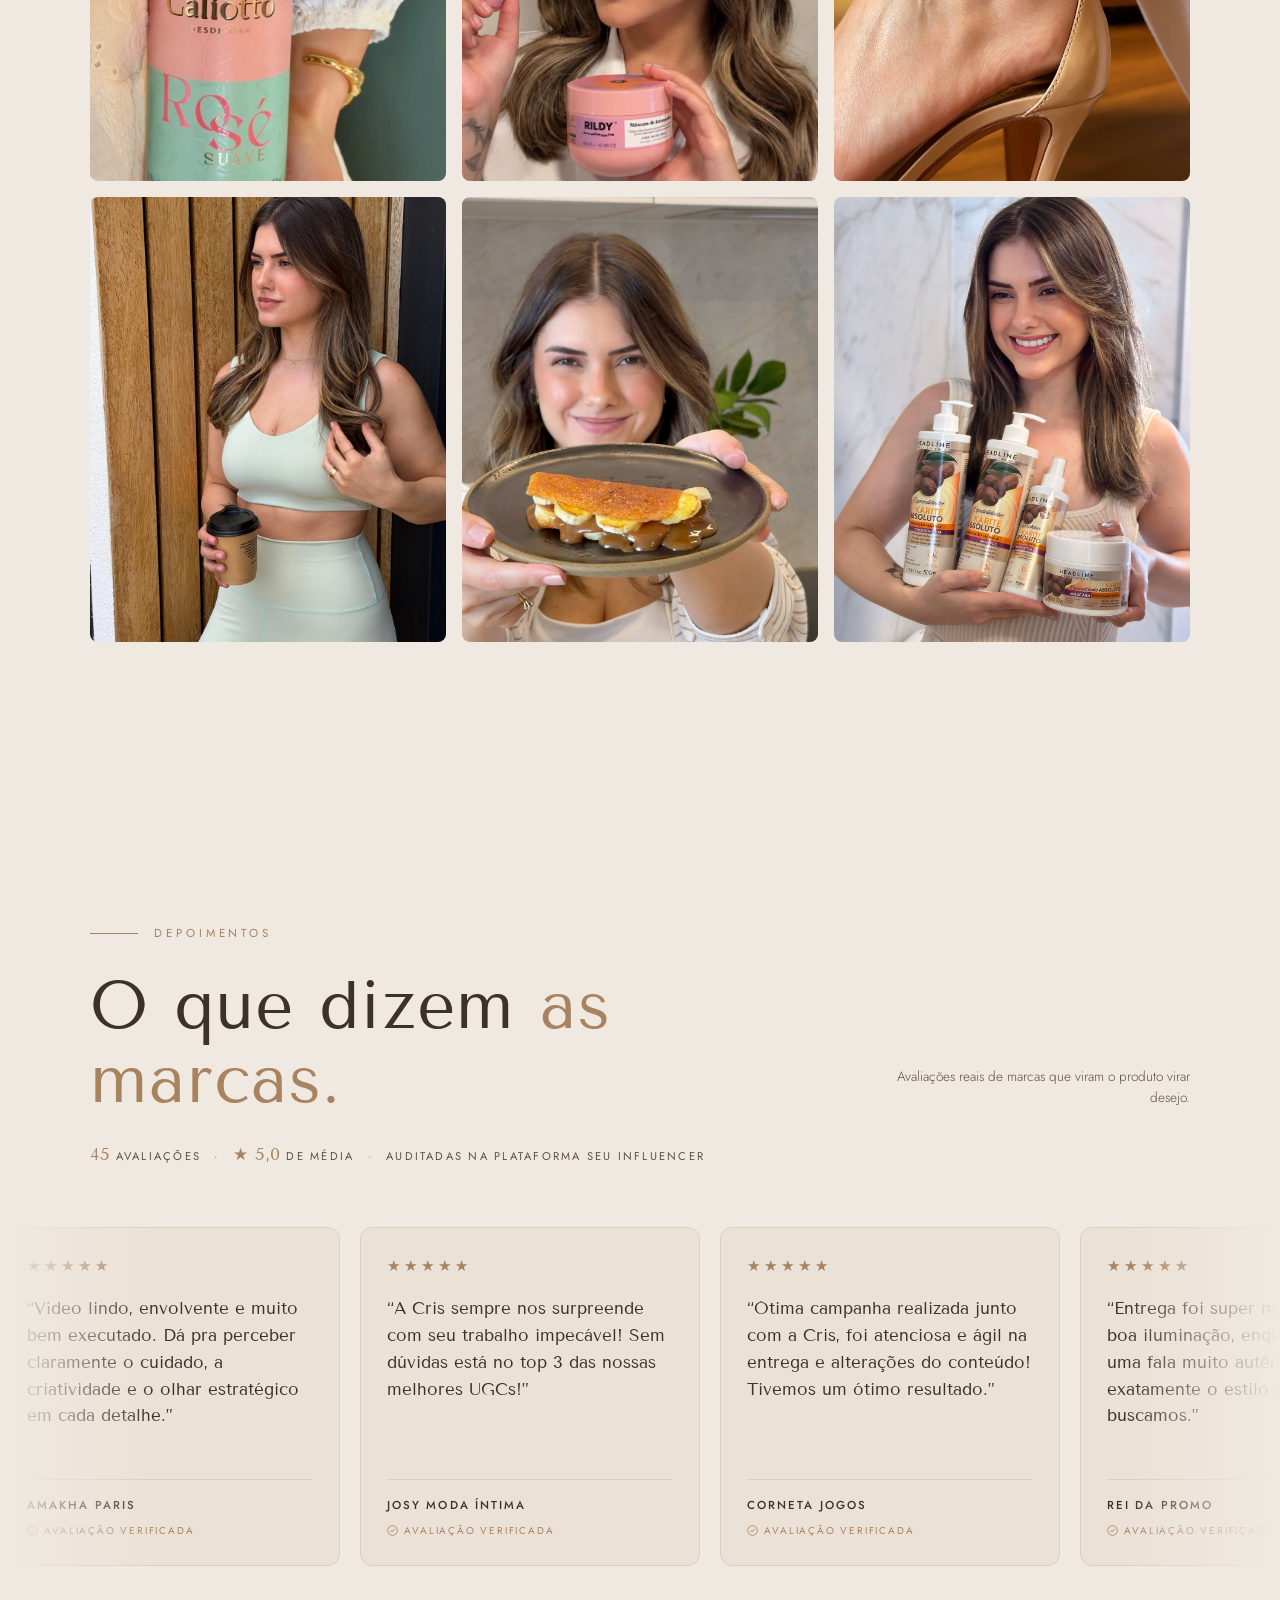
==== commit 86db45d3: "Celular mais compacto: linhas que deslizam, menos espaço" ====
--- a/index.html
+++ b/index.html
@@ -679,6 +679,107 @@
 }
 @media (max-width:360px){
   .marca-nome{font-size:.7rem}
+}
+/* =====================================================================
+   CELULAR COMPACTO (até 700px). No computador nada disso vale.
+   Linhas que deslizam para o lado, espaços e letras menores.
+   ===================================================================== */
+@media (max-width:700px){
+  body{font-size:15px}
+
+  /* espaço em cima e embaixo de cada seção */
+  .secao,.destaques-escuro,.processo-escuro,.contato-escuro{padding:2.5rem 0}
+  .sobre{padding-bottom:2.5rem}
+
+  /* títulos das seções */
+  .cat-titulo,.destaques-titulo,.contato-escuro .contato-titulo,.sobre-titulo{font-size:1.75rem}
+  .cat-etiqueta,.sobre-etiqueta{margin-bottom:.7rem}
+  .depo-linha{gap:.6rem!important}
+  .depo-canto{font-size:.85rem}
+
+  /* capa */
+  .capa,html.com-barra-cat .capa{padding-top:calc(68px + 1.4rem)}
+  .capa h1{font-size:2.25rem;margin:.8rem 0 1.2rem}
+  .capa-foto{margin-bottom:1.4rem}
+  .capa .frase{margin-bottom:.4rem}
+  .capa .acoes{margin:1.4rem 0 1.4rem;gap:1rem 2rem}
+  .capa-numeros{display:flex;max-width:none}
+  .capa-numeros div,.capa-numeros div+div{flex:1;display:flex;align-items:center;gap:.6rem;padding:.9rem 0}
+  .capa-numeros div+div{padding-left:.9rem}
+  .capa-numeros strong{font-size:1.35rem}
+  .capa-numeros span{margin-top:0;font-size:.56rem;letter-spacing:.12em;line-height:1.4}
+  .faixa{margin-top:1.6rem}
+  .faixa-trilho span{padding:.8rem 1.2rem}
+
+  /* sobre */
+  .sobre-grade{gap:1.8rem}
+  .sobre .sobre-texto p{line-height:1.7}
+
+  /* linhas que deslizam: base comum */
+  .cat-grade,.destaques,.serv-cards{display:flex;gap:10px;overflow-x:auto;scroll-snap-type:x mandatory;-webkit-overflow-scrolling:touch;scrollbar-width:none;--borda:clamp(1.25rem,4vw,2.5rem);margin-left:calc(-1 * var(--borda));margin-right:calc(-1 * var(--borda));padding:0 var(--borda);scroll-padding:0 var(--borda)}
+  .cat-grade::-webkit-scrollbar,.destaques::-webkit-scrollbar,.serv-cards::-webkit-scrollbar{display:none}
+  .cat-grade>li,.destaques>*,.serv-cards>li{scroll-snap-align:start;flex-shrink:0}
+  /* o que fica fora da tela, de lado, não espera a animação de entrada */
+  .destaques .revela,.serv-cards .revela{opacity:1;transform:none}
+
+  /* 1. categorias: uma linha por categoria, vídeos de 110px */
+  .cat-abertura{margin-bottom:1.6rem}
+  .cat-apoio{margin:.7rem 0 1rem}
+  .categoria{padding-top:1rem}
+  .categoria+.categoria{margin-top:1.6rem}
+  .cat-topo{gap:.2rem;margin-bottom:.8rem}
+  .cat-topo h3{font-size:1.4rem}
+  .cat-desc{font-size:.85rem;line-height:1.5}
+  .cat-grade>li{width:110px}
+  .cat-grade .vplayer,.cat-grade .vplay{border-radius:8px}
+  .cat-grade .vpilula,.cat-grade .vrodape span{display:none}
+  .cat-grade .vrodape{padding:1.6rem .5rem .5rem}
+  .cat-grade .vrodape strong{font-size:.72rem;line-height:1.25}
+  .cat-grade .vplay .circulo{width:34px;height:34px}
+  .cat-grade .vplay .circulo::before{margin-left:3px;border-left-width:9px;border-top-width:6px;border-bottom-width:6px}
+  .cat-grade .sem-video::after{font-size:.5rem;letter-spacing:.14em}
+
+  /* 2. destaques: 3 vídeos numa linha, 180px cada */
+  .destaques-cabeca{margin-bottom:1.4rem}
+  .destaques{max-width:none;margin-top:0;margin-bottom:0}
+  .destaques>*{width:180px}
+  .destaques-escuro .destaque .vplayer{margin-bottom:.8rem}
+  .destaques-escuro .destaque .vpilula{font-size:.55rem}
+  .destaque .grande{font-size:1.7rem}
+  .destaques-escuro .destaque .rotulo{margin:.3rem 0 .4rem;font-size:.62rem;letter-spacing:.2em}
+  .destaques-escuro .destaque p{font-size:.82rem;line-height:1.5}
+  .destaques-total{margin-top:1.8rem;padding-top:1.4rem}
+  .destaques-total strong{font-size:2.6rem}
+
+  /* 6. fotos: 3 colunas menores */
+  .fotos-grade{grid-template-columns:repeat(3,1fr);gap:6px;margin-top:1.4rem}
+  .fotos-grade li:last-child{grid-column:auto}
+  .foto{border-radius:6px}
+
+  /* 7. serviços: cards numa linha, 1,2 card por tela */
+  .serv-cards{margin-top:1.4rem;align-items:stretch}
+  .serv-cards>li{width:78vw}
+  .serv-card{padding:20px}
+  .serv-card h3{font-size:1.3rem}
+  .serv-pacote{margin-top:12px;padding:1.3rem;gap:1rem}
+
+  /* depoimentos */
+  #numeros .depo-selo{margin-top:.9rem}
+  .depo-faixa{margin-top:1.4rem}
+  .depo-card{padding:18px}
+
+  /* processo */
+  .proc-trilho{margin-top:1.6rem}
+  .proc-etapa{padding-bottom:1.4rem}
+  .proc-nome{margin:.7rem 0 .35rem}
+  .proc-frase{margin-bottom:.4rem}
+
+  /* contato */
+  .contato-escuro .contato-grade{gap:1.8rem}
+  .contato-escuro .contato-intro .contato-titulo{margin:0 0 .8rem}
+  .contato-escuro .contato-intro .contato-frase{font-size:1.2rem;margin:0 0 1.2rem}
+  .contato-escuro .contato-avatar{margin-bottom:10px}
+  .contato-escuro .contato-form .campo textarea{min-height:110px}
 }
 @media (prefers-reduced-motion:reduce){
   html{scroll-behavior:auto}
@@ -1664,15 +1765,18 @@
     vaiPara(a.getAttribute("href").slice(1));
   });
   let pedido = false;
+  /* no celular, a barra só aparece da seção Categorias até o fim das Fotos */
+  const celular = window.matchMedia("(max-width:700px)");
   const atualiza = () => {
     pedido = false;
-    barra.classList.add("visivel");
     const limite = alturaBarras() + 40;
     let atual = null;
     document.querySelectorAll("#categorias .categoria").forEach(c => { if (c.getBoundingClientRect().top <= limite) atual = c.id.replace("cat-", ""); });
     const secFotos = $("#fotos");
     if (secFotos && secFotos.getBoundingClientRect().top <= limite) atual = "fotos";
     const fim = (secFotos || $("#categorias")).getBoundingClientRect().bottom < limite;
+    const chegou = $("#trabalhos").getBoundingClientRect().top <= $(".topo").offsetHeight + 1;
+    barra.classList.toggle("visivel", !celular.matches || (chegou && !fim));
     barra.querySelectorAll("a").forEach(a => {
       const ativo = !fim && a.dataset.cat === atual;
       a.classList.toggle("ativo", ativo);
@@ -1681,6 +1785,7 @@
     barra.dataset.ativo = fim ? "" : (atual || "");
   };
   window.addEventListener("scroll", () => { if (!pedido) { pedido = true; requestAnimationFrame(atualiza); } }, { passive: true });
+  window.addEventListener("resize", () => { if (!pedido) { pedido = true; requestAnimationFrame(atualiza); } });
   atualiza();
 })();
 
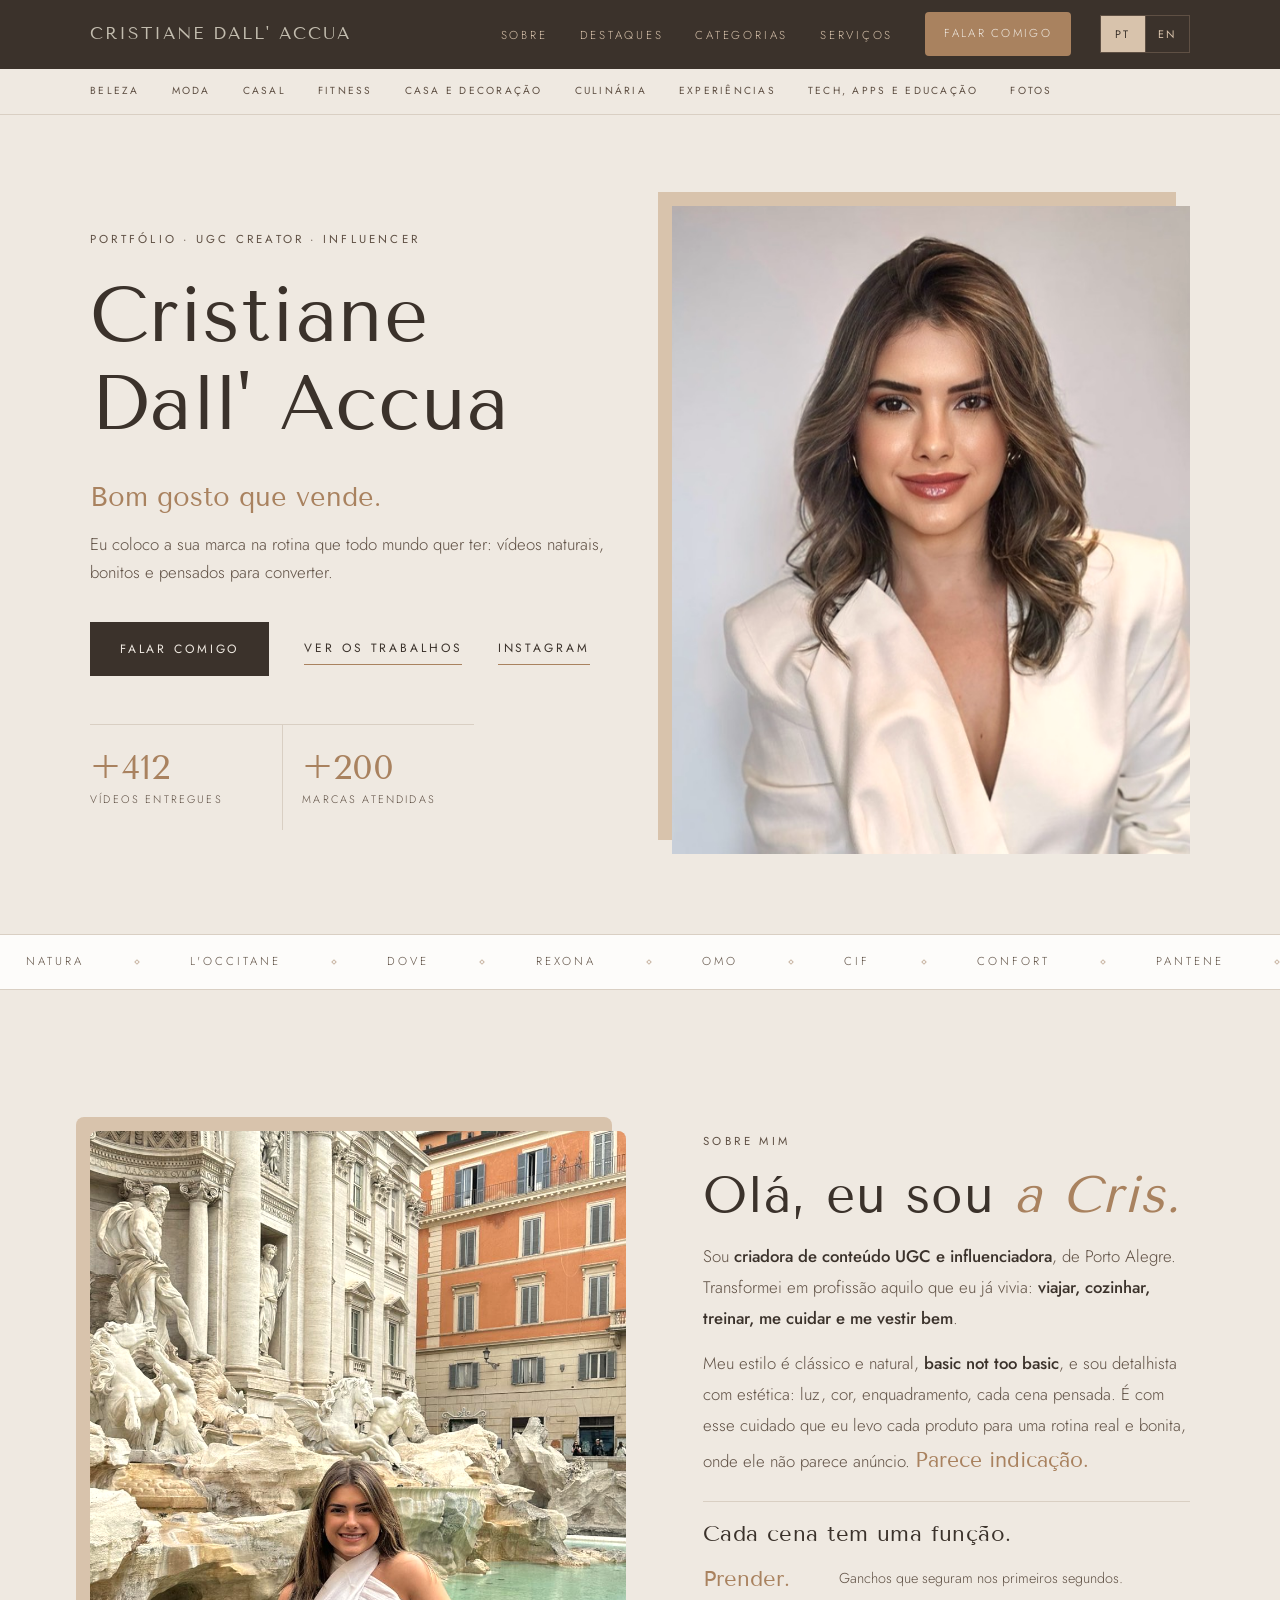
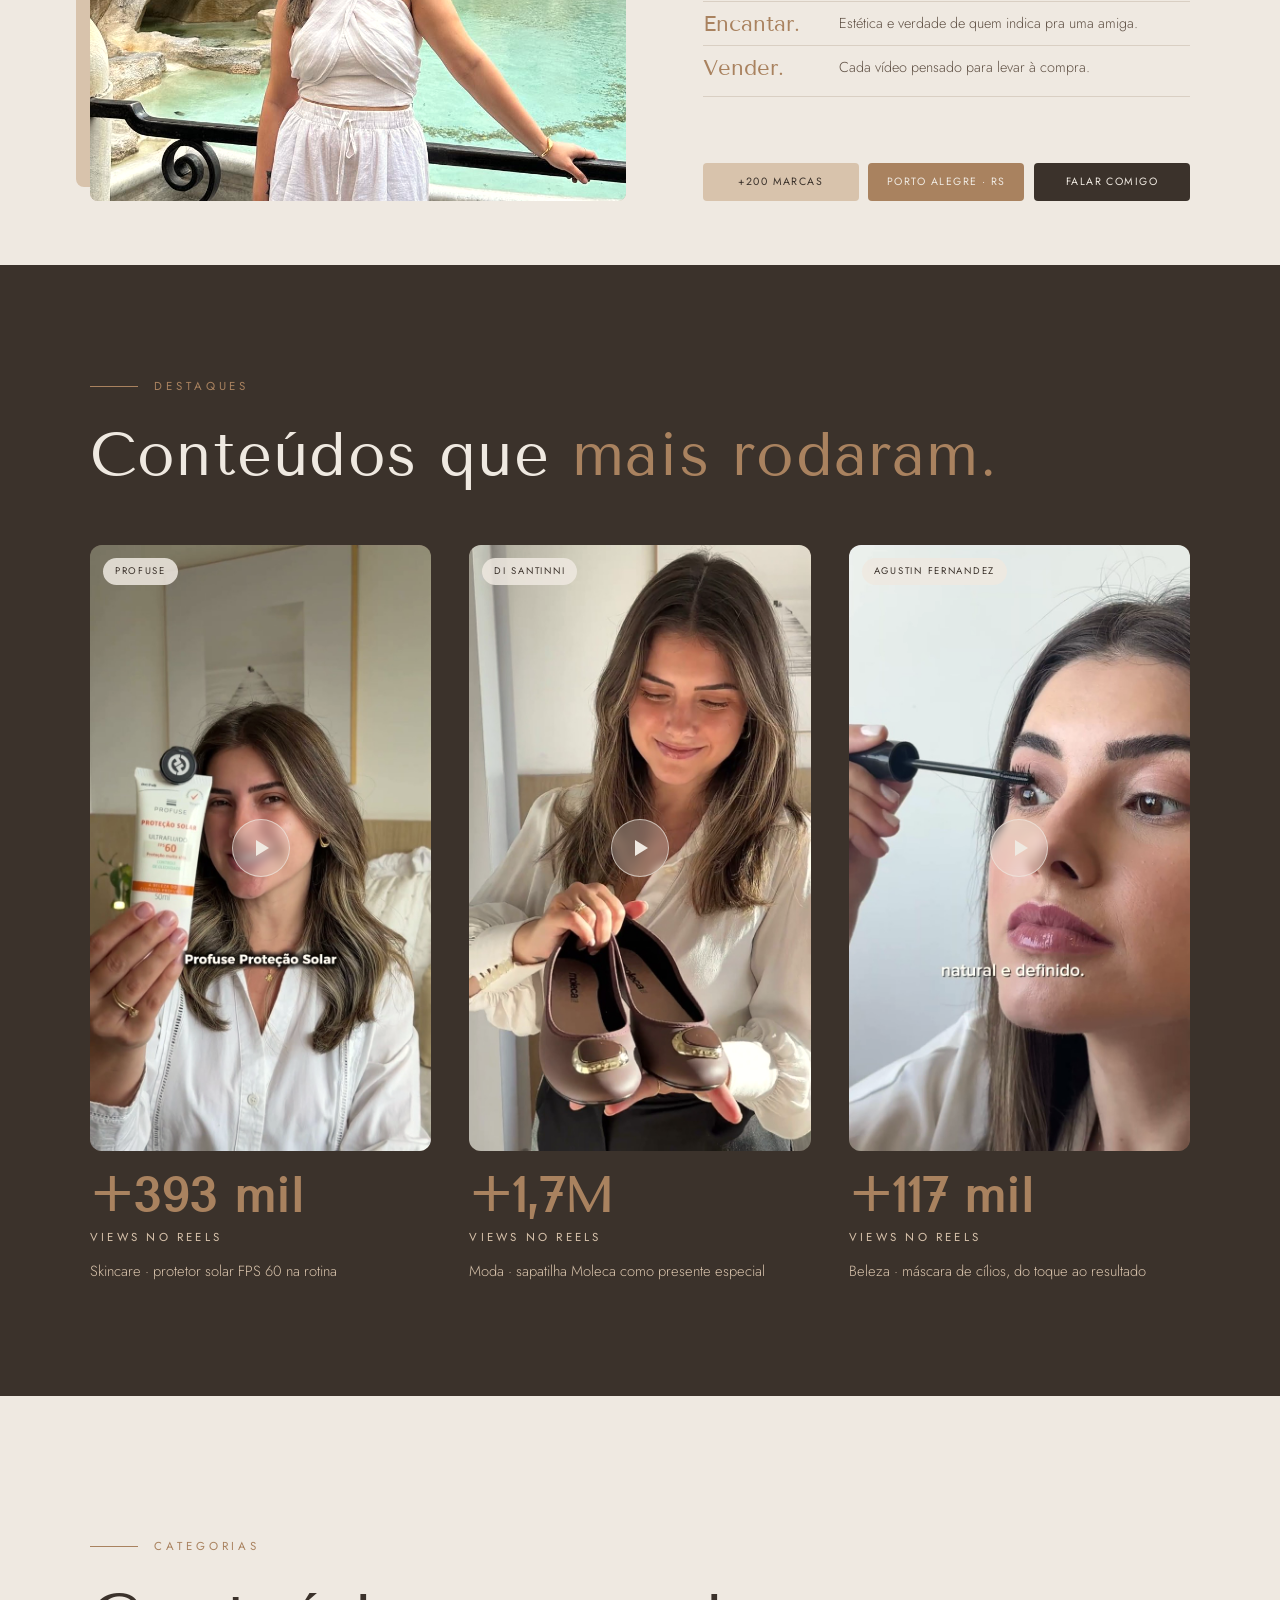
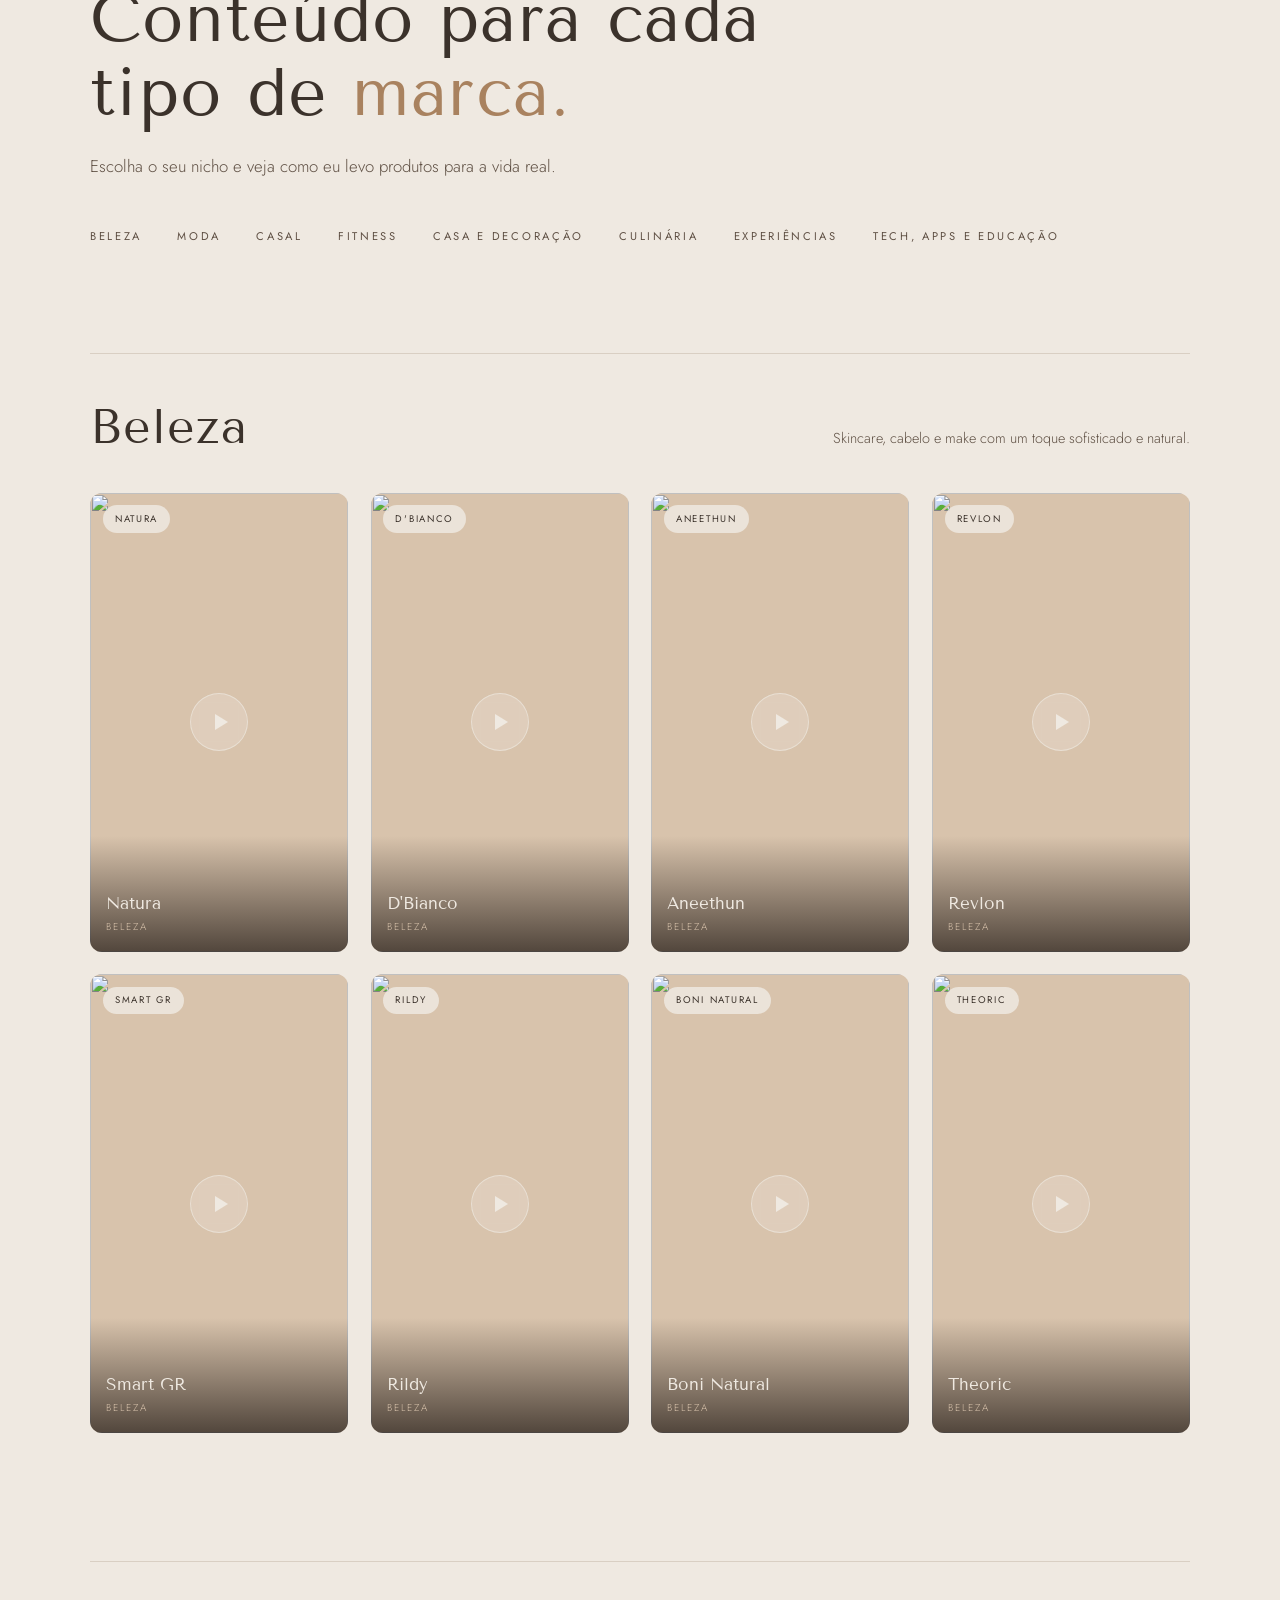
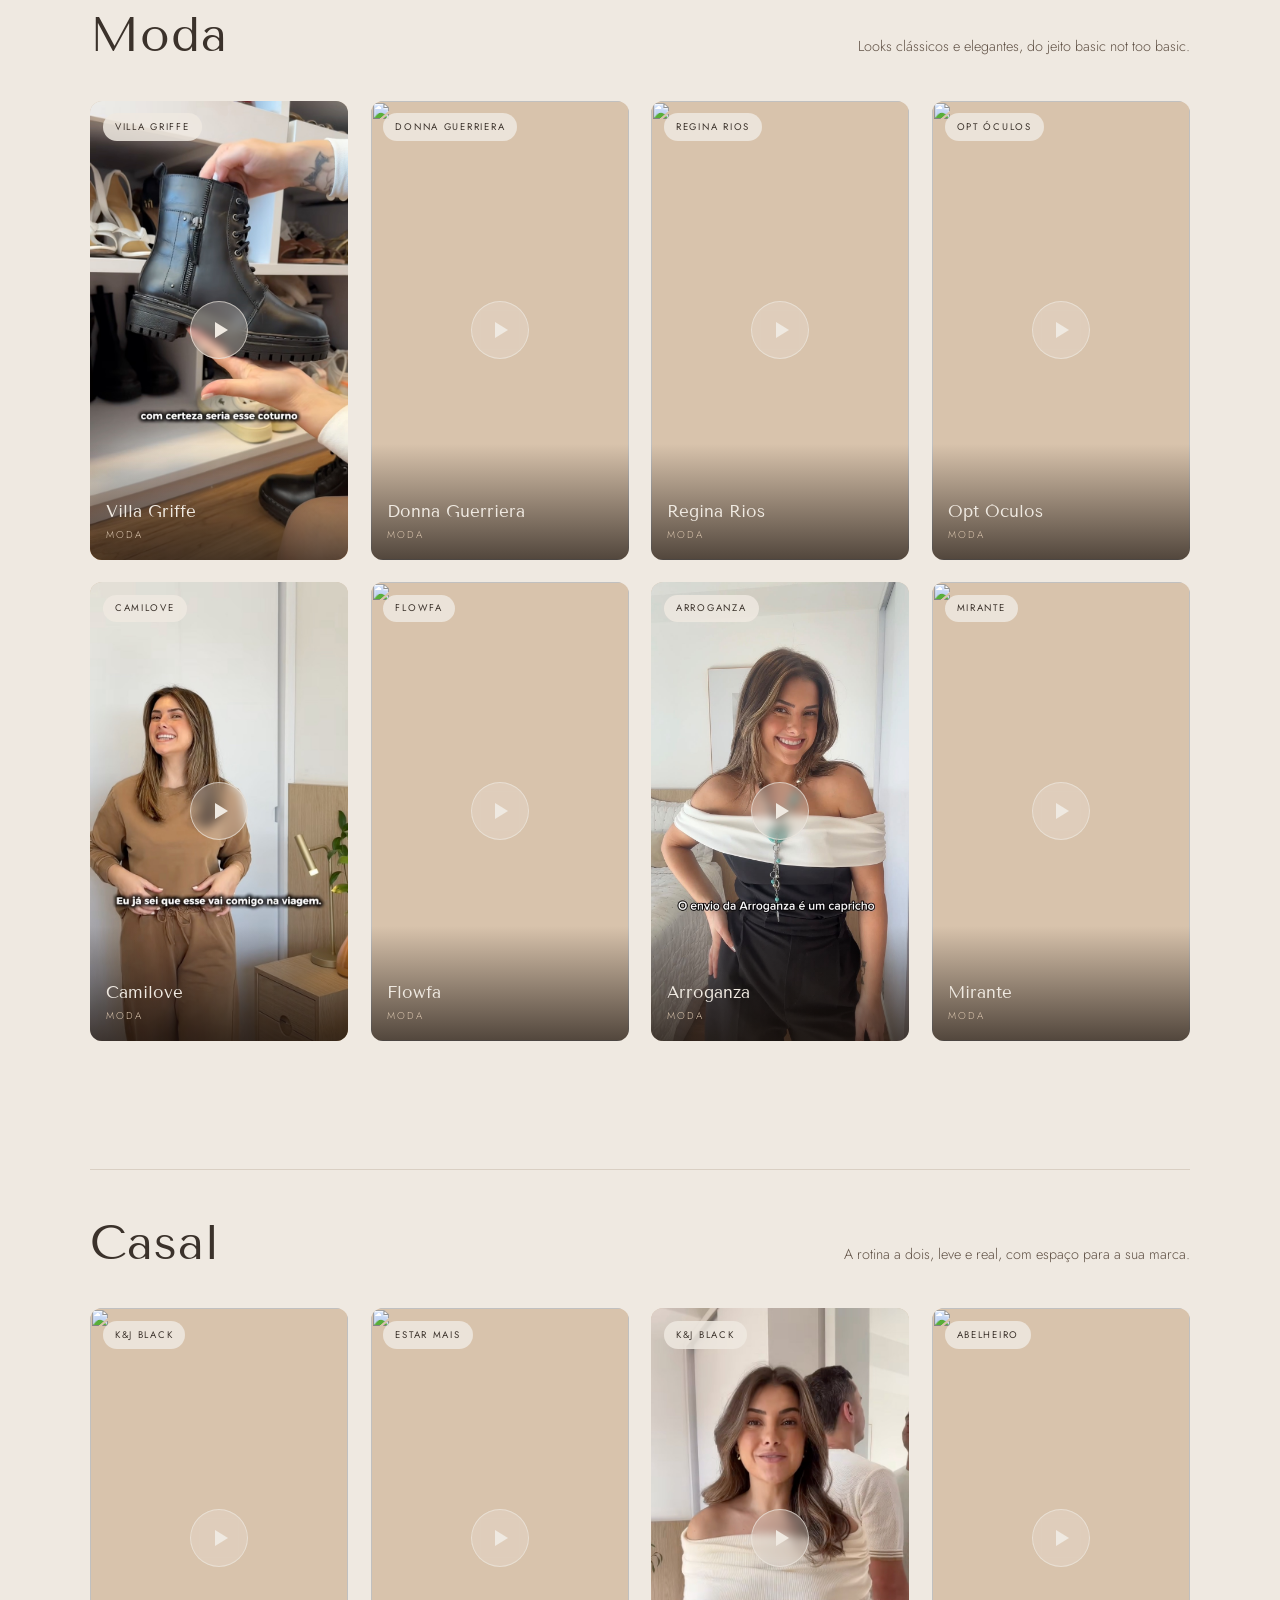
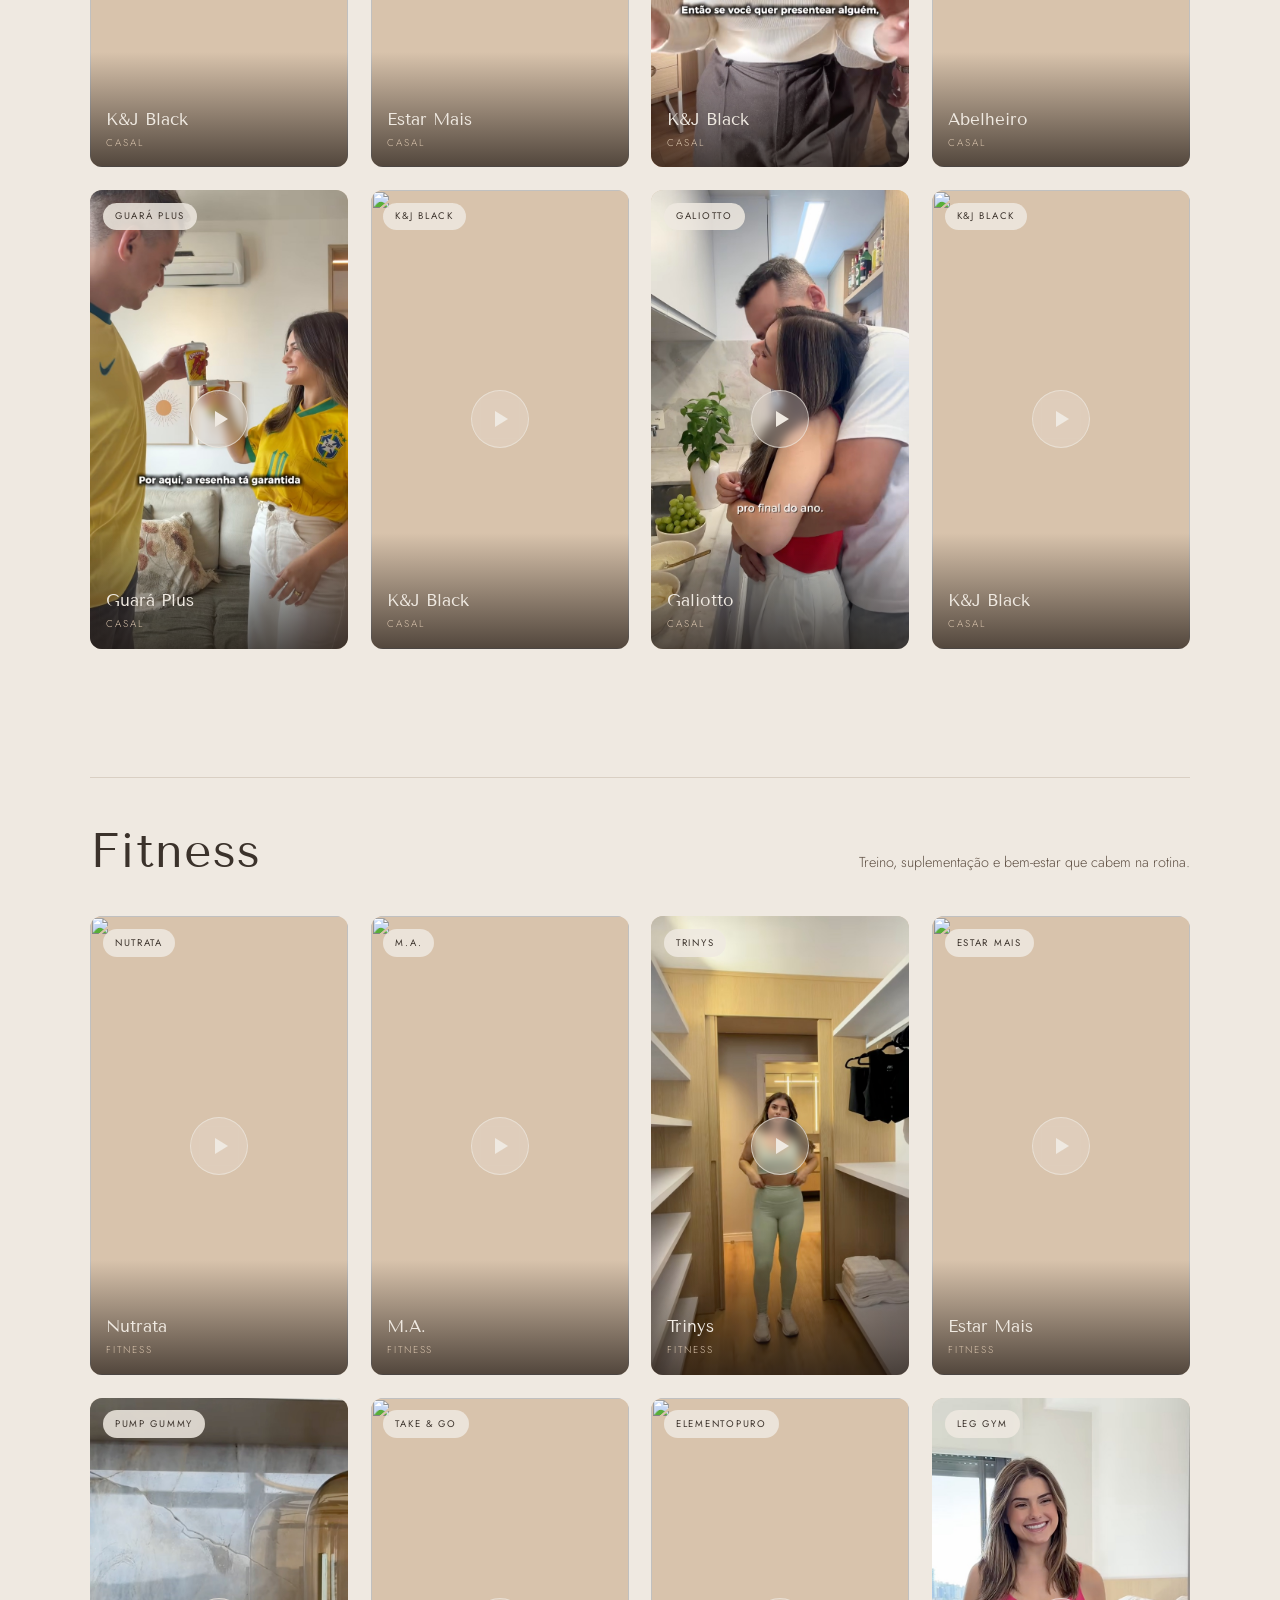
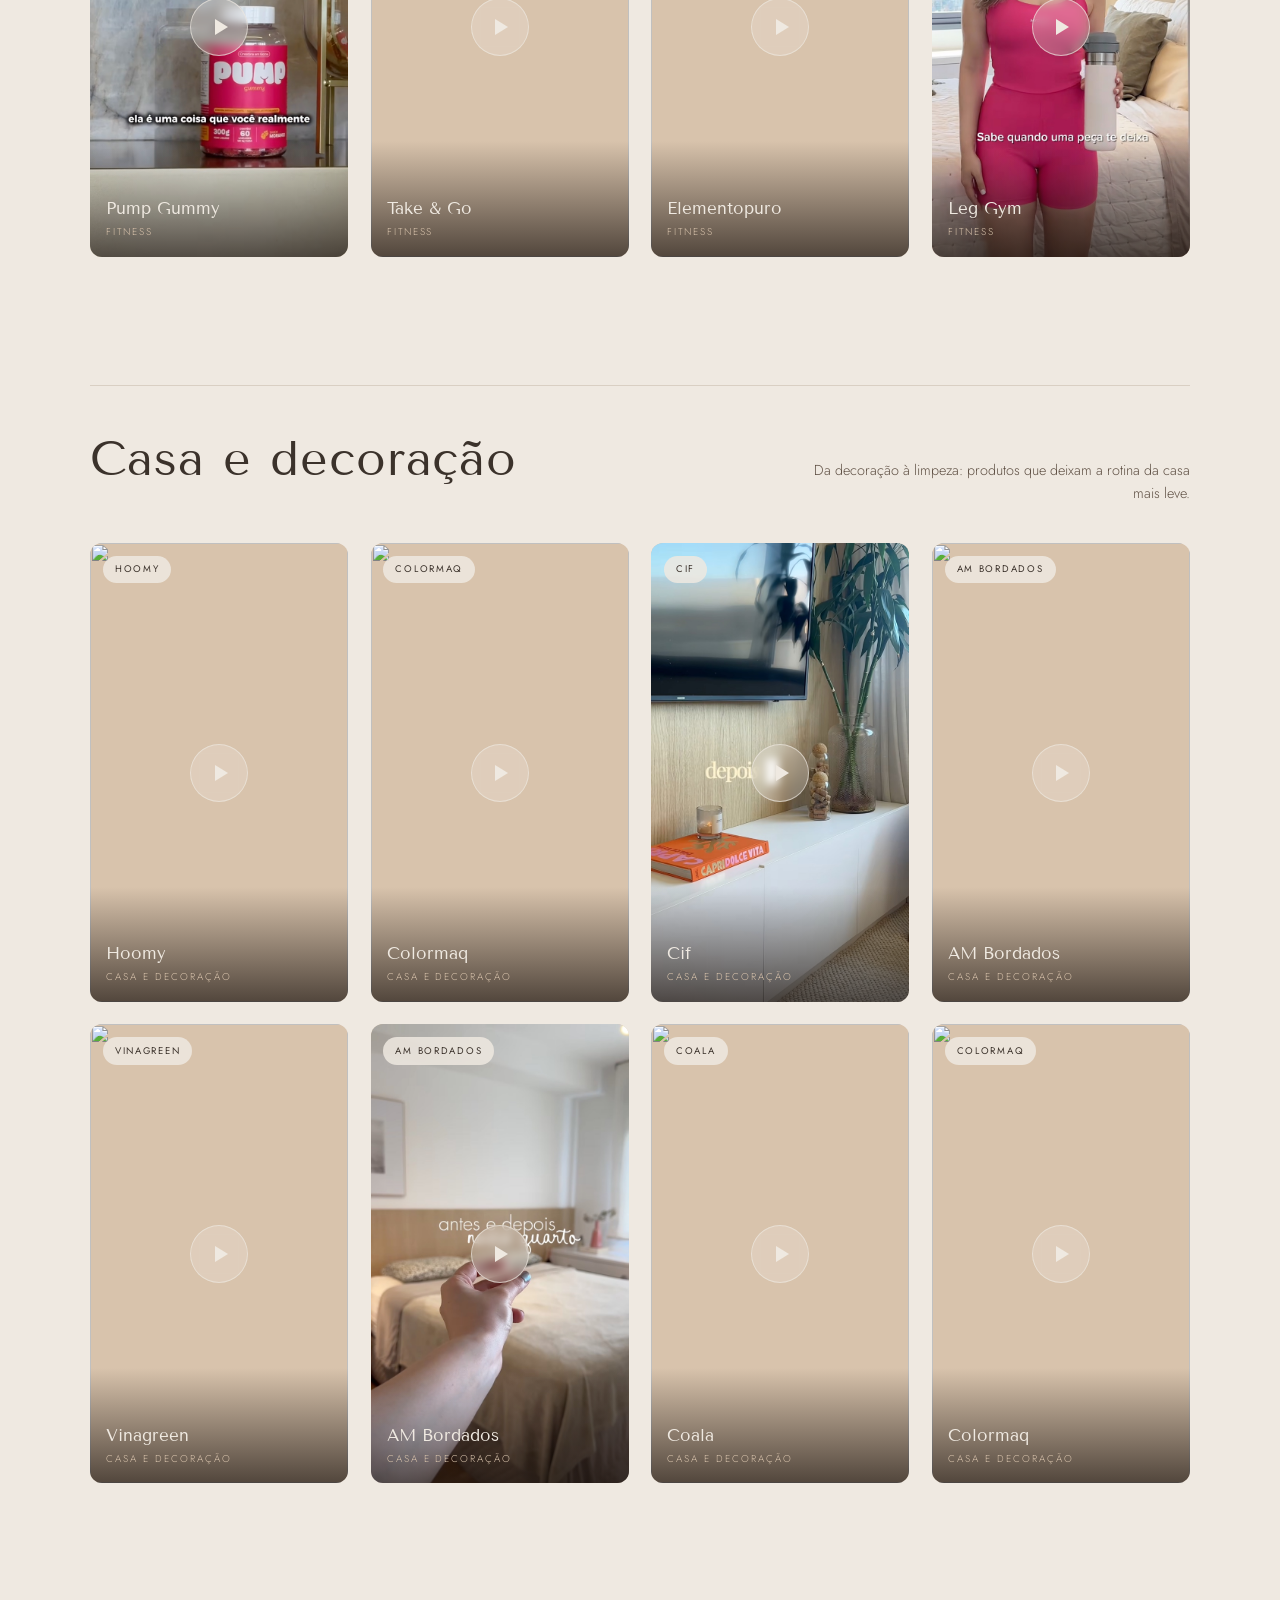
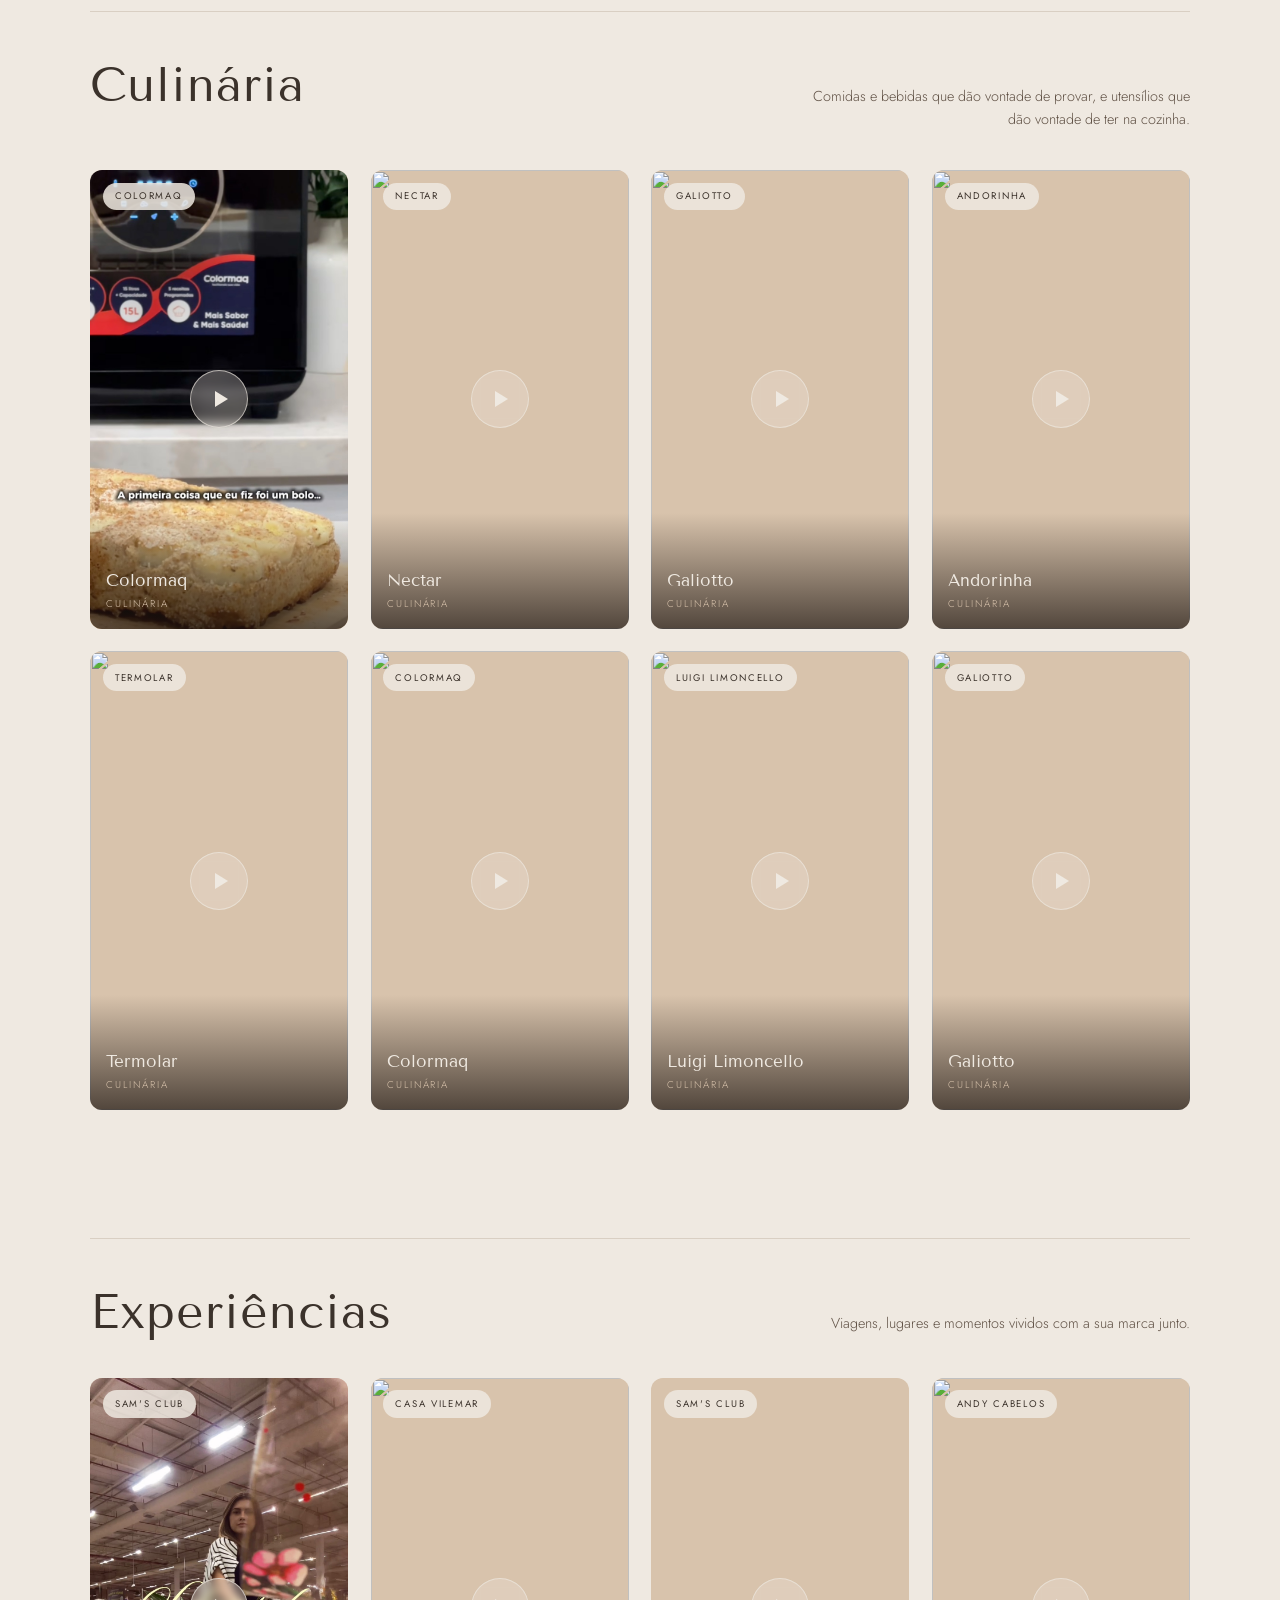
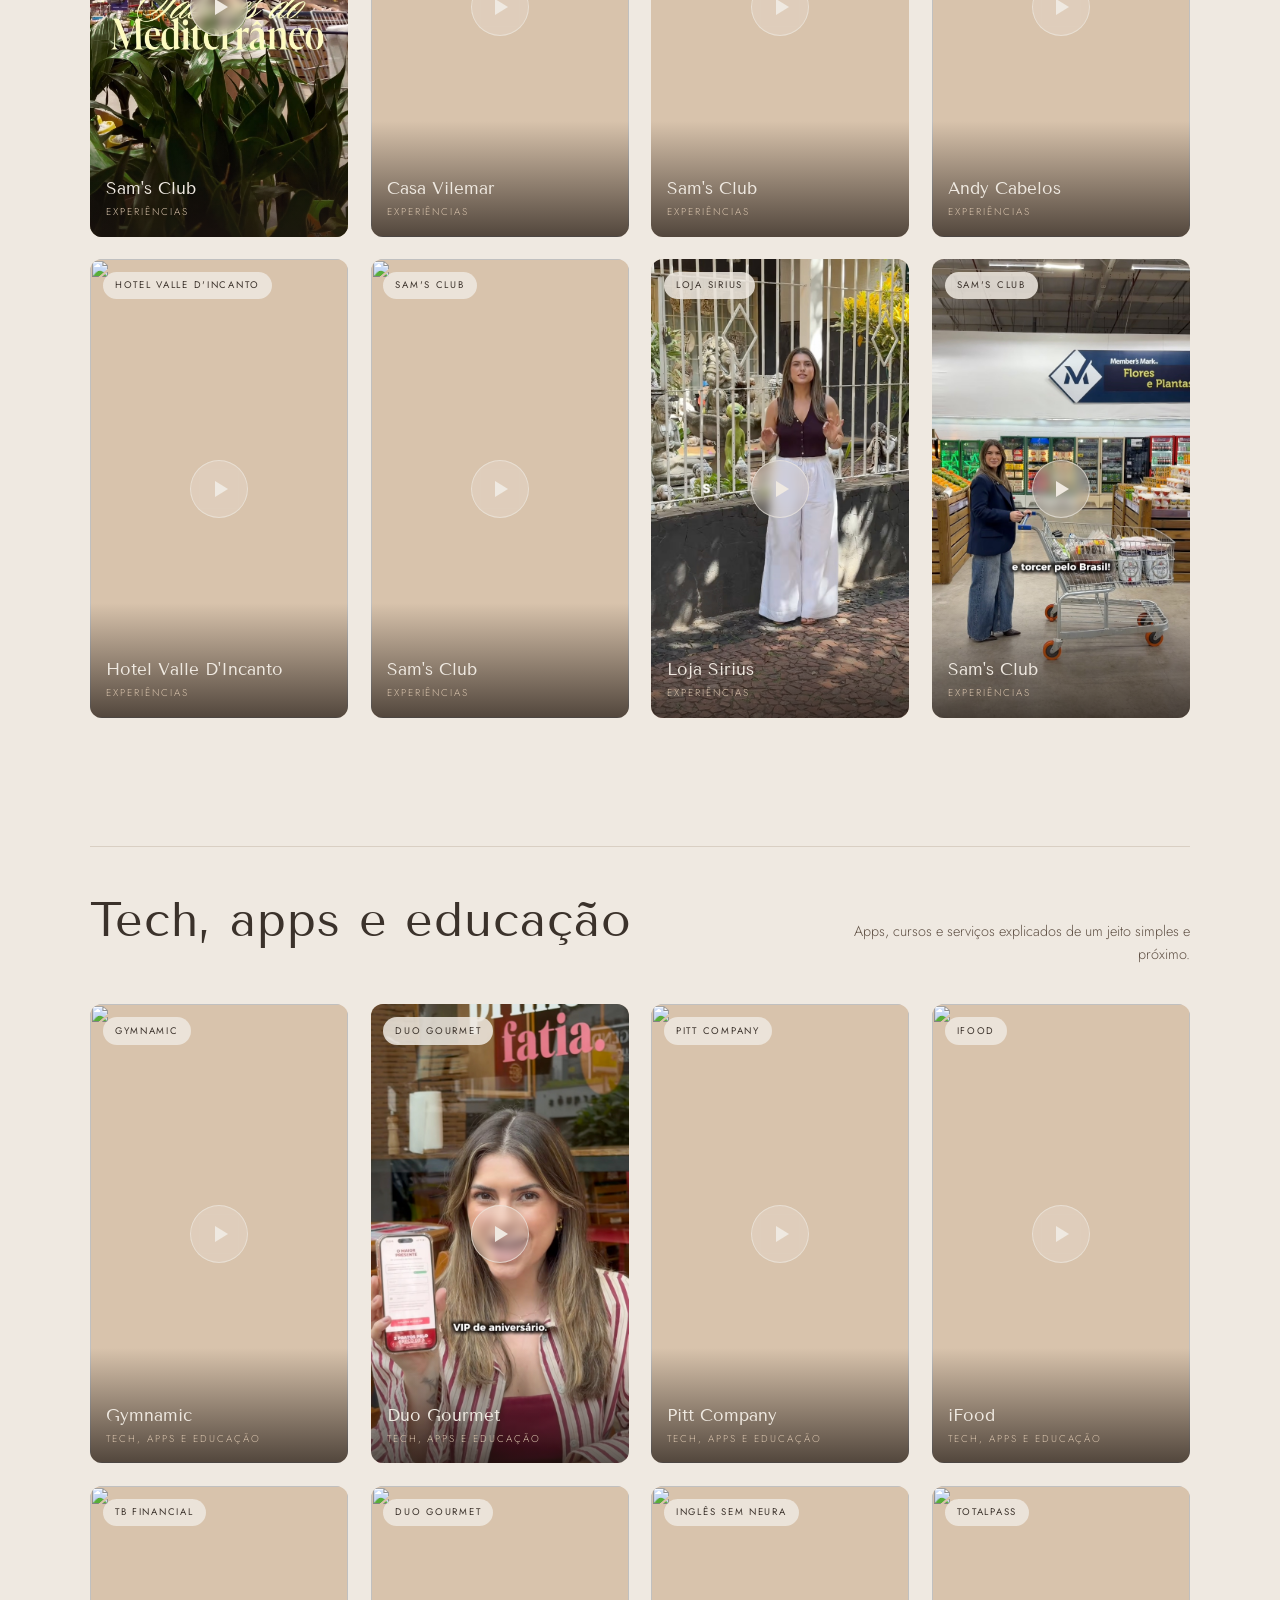
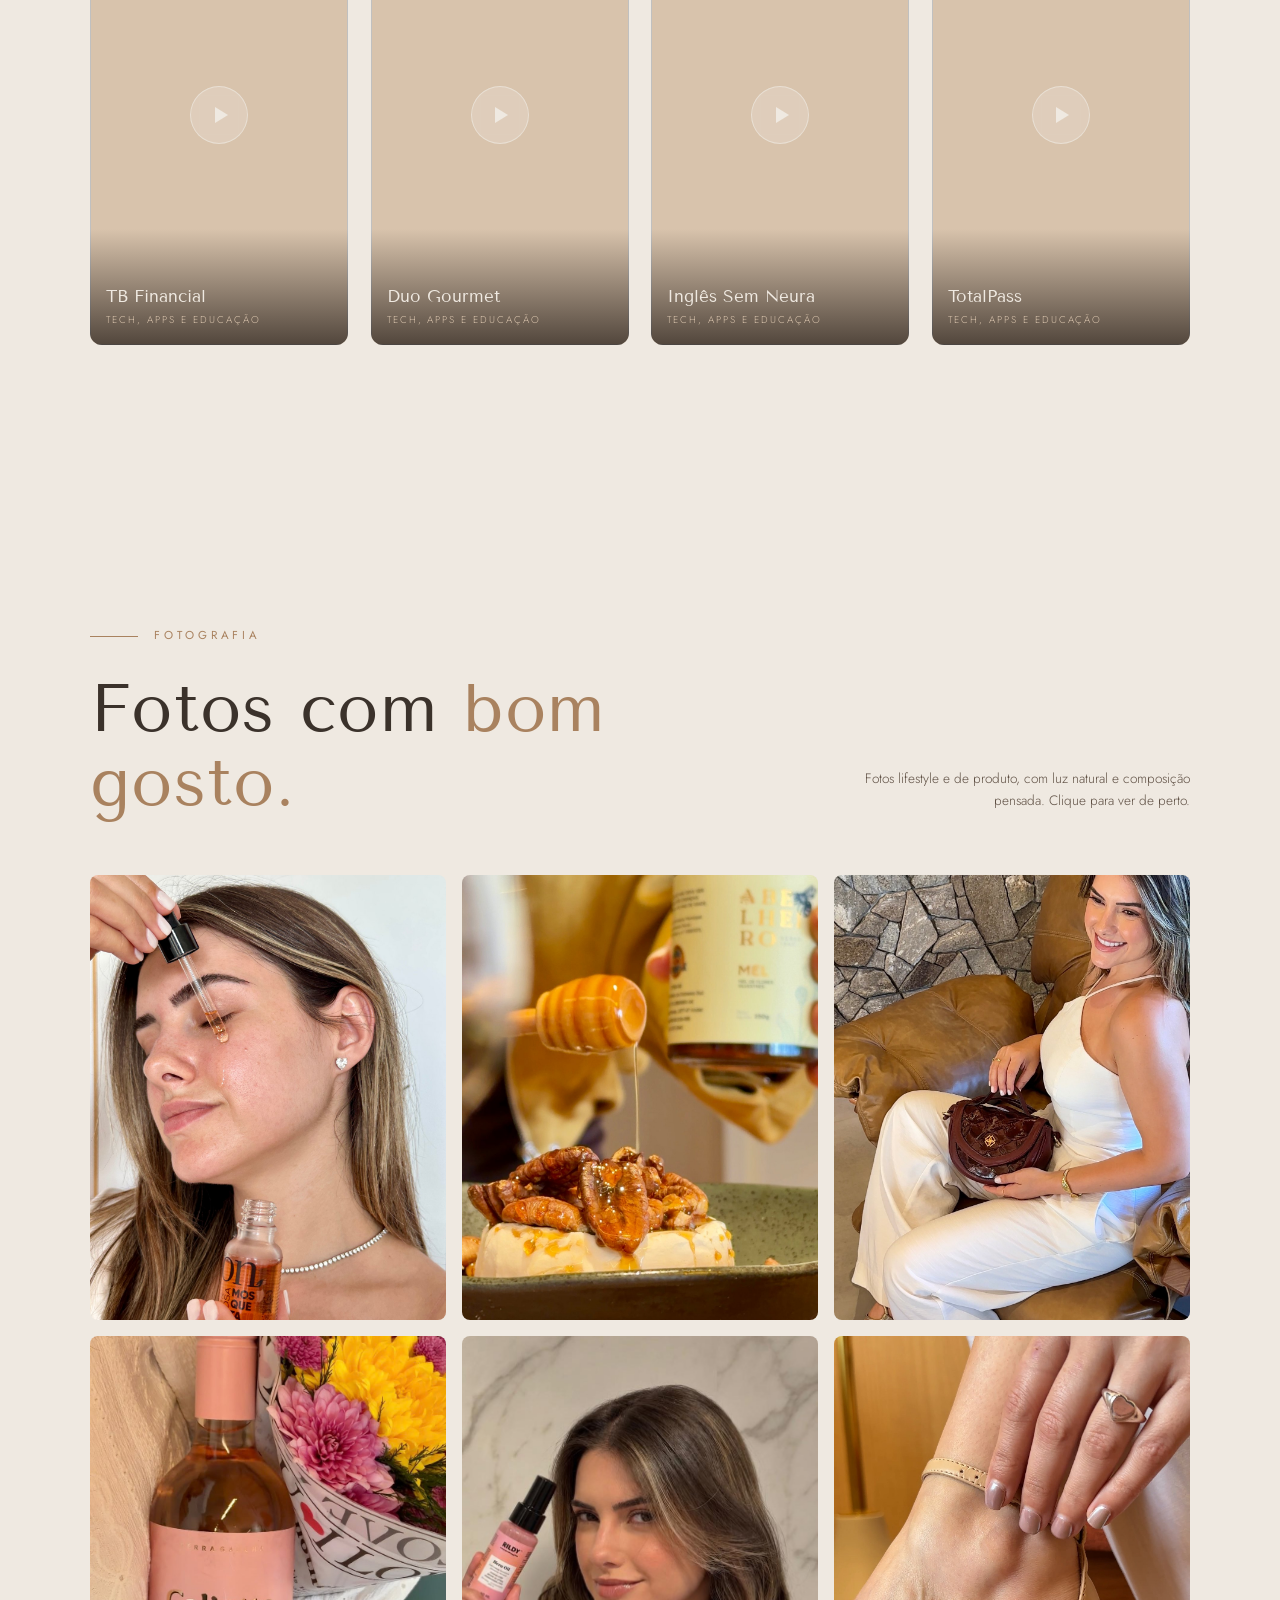
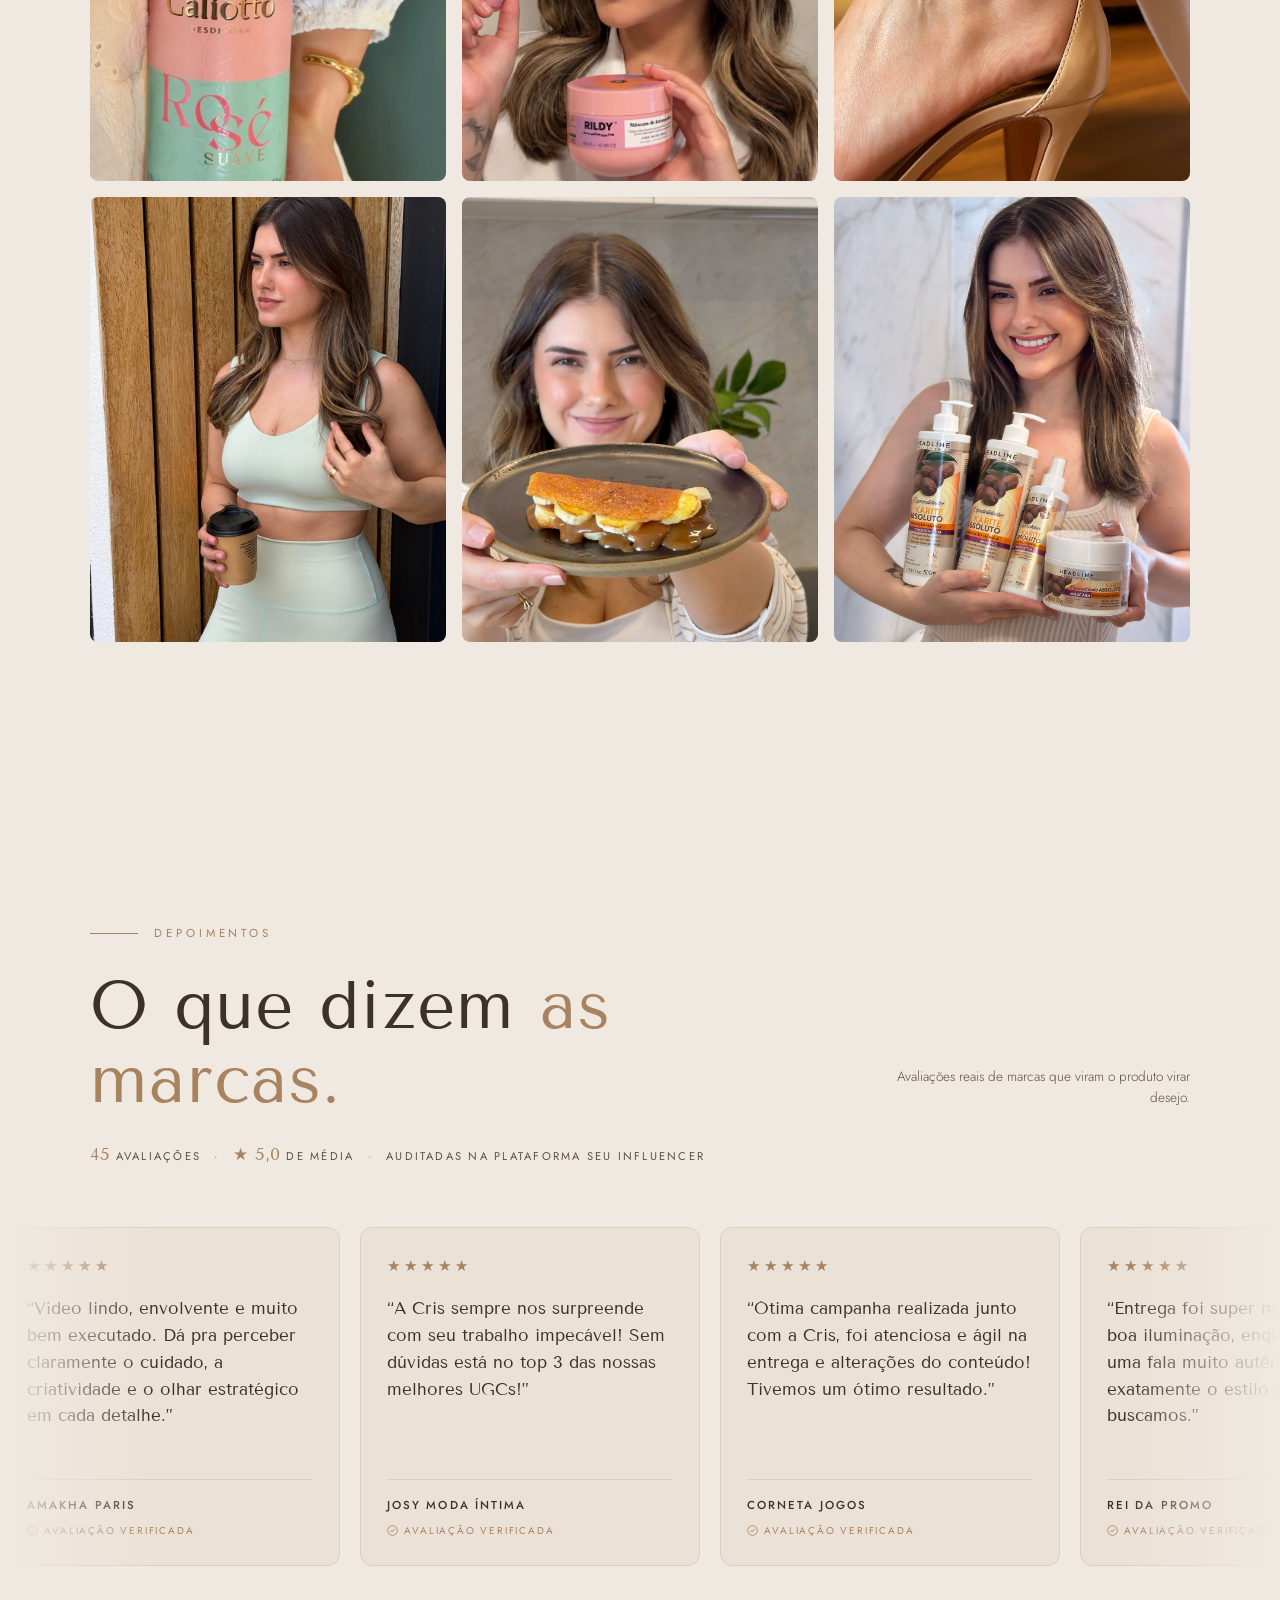
==== commit 9360ad4a: "Setas nas linhas que deslizam (celular)" ====
--- a/index.html
+++ b/index.html
@@ -780,6 +780,23 @@
   .contato-escuro .contato-intro .contato-frase{font-size:1.2rem;margin:0 0 1.2rem}
   .contato-escuro .contato-avatar{margin-bottom:10px}
   .contato-escuro .contato-form .campo textarea{min-height:110px}
+}
+/* SETAS DAS LINHAS QUE DESLIZAM: só no celular (no computador ficam escondidas) */
+.setas{display:none}
+@media (max-width:700px){
+  .com-setas{display:grid;grid-template-columns:1fr auto;column-gap:1rem}
+  .com-setas>*:not(.setas){grid-column:1;min-width:0}
+  .setas{display:flex;gap:8px;grid-column:2;grid-row:1 / span 3;align-self:center}
+  .destaques-cabeca .setas{align-self:end}
+  /* Serviços: o título usa a largura toda e as setas ficam ao lado do texto de apoio */
+  #servicos .depo-linha.com-setas{display:grid;align-items:center}
+  #servicos .depo-linha.com-setas>h2{grid-column:1 / -1}
+  #servicos .depo-linha.com-setas .setas{grid-row:2}
+  .seta{display:grid;place-items:center;width:40px;height:40px;padding:0;border:1px solid #d9cfc3;border-radius:50%;background:transparent;color:#3b322b;cursor:pointer;transition:opacity .3s}
+  .seta:disabled{opacity:.3;cursor:default}
+  .seta svg{display:block}
+  /* no fundo escuro dos Destaques, a seta fica clara para aparecer */
+  .destaques-escuro .seta{border-color:#5f5044;color:#efe9e1}
 }
 @media (prefers-reduced-motion:reduce){
   html{scroll-behavior:auto}
@@ -1489,6 +1506,9 @@
   /* a lista vai duas vezes para o carrossel girar sem pulo */
   $("#lista-depoimentos").innerHTML = depoimentos.map(d => cardDepo(d, false)).join("") + depoimentos.map(d => cardDepo(d, true)).join("");
   ajustaInicioDepo();
+  poeSetas($(".destaques-cabeca"), $("#lista-destaques"));
+  poeSetas($(".serv-cabeca .depo-linha"), $("#lista-servicos"));
+  atualizaSetas();
 }
 
 /* o carrossel começa com o 1º card (Amakha Paris) na linha do texto da página,
@@ -1568,7 +1588,53 @@
   }).join("");
   document.querySelectorAll("#categorias video").forEach(ligaVideo);
   document.querySelectorAll("#categorias .vplayer--yt").forEach(ligaYoutube);
-}
+  document.querySelectorAll("#categorias .categoria").forEach(c => poeSetas(c.querySelector(".cat-topo"), c.querySelector(".cat-grade")));
+  atualizaSetas();
+}
+
+/* SETAS DAS LINHAS QUE DESLIZAM (aparecem só no celular).
+   Cada toque anda o que cabe inteiro na tela; a seta apaga no começo e no fim. */
+function poeSetas(cabeca, linha) {
+  if (!cabeca || !linha) return;
+  const velha = cabeca.querySelector(":scope > .setas");
+  if (velha) velha.remove();
+  const en = idioma === "en";
+  const svg = (d) => `<svg viewBox="0 0 24 24" width="18" height="18" aria-hidden="true"><path d="${d}" stroke="currentColor" stroke-width="1.3" fill="none" stroke-linecap="round" stroke-linejoin="round"/></svg>`;
+  const caixa = document.createElement("div");
+  caixa.className = "setas";
+  caixa.innerHTML = `<button class="seta" type="button" data-dir="-1" aria-label="${en ? "Previous" : "Anterior"}">${svg("M14.5 6l-6 6 6 6")}</button><button class="seta" type="button" data-dir="1" aria-label="${en ? "Next" : "Próximo"}">${svg("M9.5 6l6 6-6 6")}</button>`;
+  caixa._linha = linha;
+  cabeca.classList.add("com-setas");
+  cabeca.appendChild(caixa);
+}
+function passoDaLinha(linha) {
+  const itens = linha.children;
+  if (itens.length < 2) return linha.clientWidth;
+  const passo = itens[1].offsetLeft - itens[0].offsetLeft;
+  const cs = getComputedStyle(linha);
+  const util = linha.clientWidth - parseFloat(cs.paddingLeft) - parseFloat(cs.paddingRight);
+  const gap = passo - itens[0].offsetWidth;
+  return Math.max(1, Math.floor((util + gap) / passo)) * passo;
+}
+function atualizaSetas() {
+  document.querySelectorAll(".setas").forEach(caixa => {
+    const l = caixa._linha;
+    if (!l || !l.isConnected) return;
+    const [ant, prox] = caixa.querySelectorAll(".seta");
+    ant.disabled = l.scrollLeft <= 2;
+    prox.disabled = l.scrollLeft + l.clientWidth >= l.scrollWidth - 2;
+  });
+}
+document.addEventListener("click", (e) => {
+  const b = e.target.closest(".seta");
+  if (!b || b.disabled) return;
+  const l = b.parentElement._linha;
+  if (l) l.scrollBy({ left: +b.dataset.dir * passoDaLinha(l), behavior: semMovimento ? "auto" : "smooth" });
+});
+let setasPedido = false;
+const pedeSetas = () => { if (!setasPedido) { setasPedido = true; requestAnimationFrame(() => { setasPedido = false; atualizaSetas(); }); } };
+document.addEventListener("scroll", pedeSetas, { capture: true, passive: true });
+window.addEventListener("resize", pedeSetas);
 function idDoYoutube(link) {
   const m = String(link).match(/(?:shorts\/|embed\/|youtu\.be\/|[?&]v=)([\w-]{11})/);
   return m ? m[1] : String(link).trim();
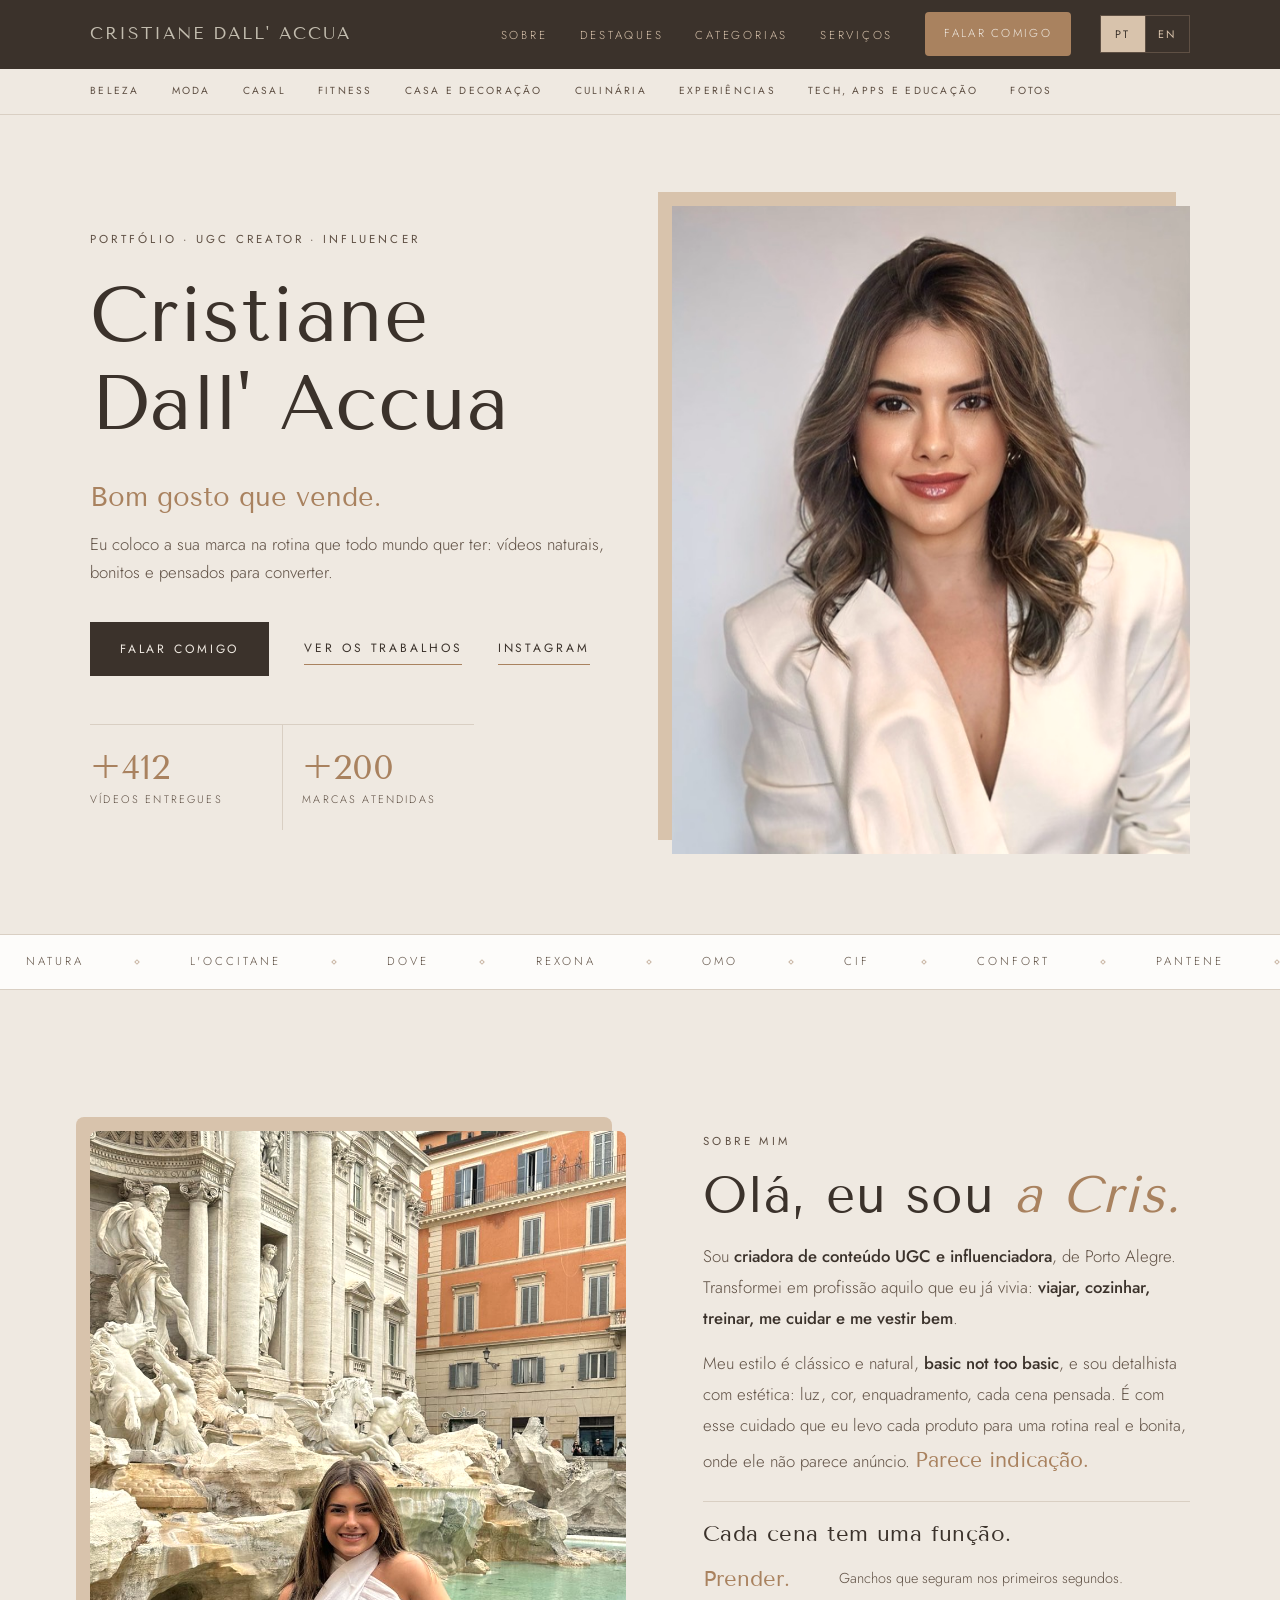
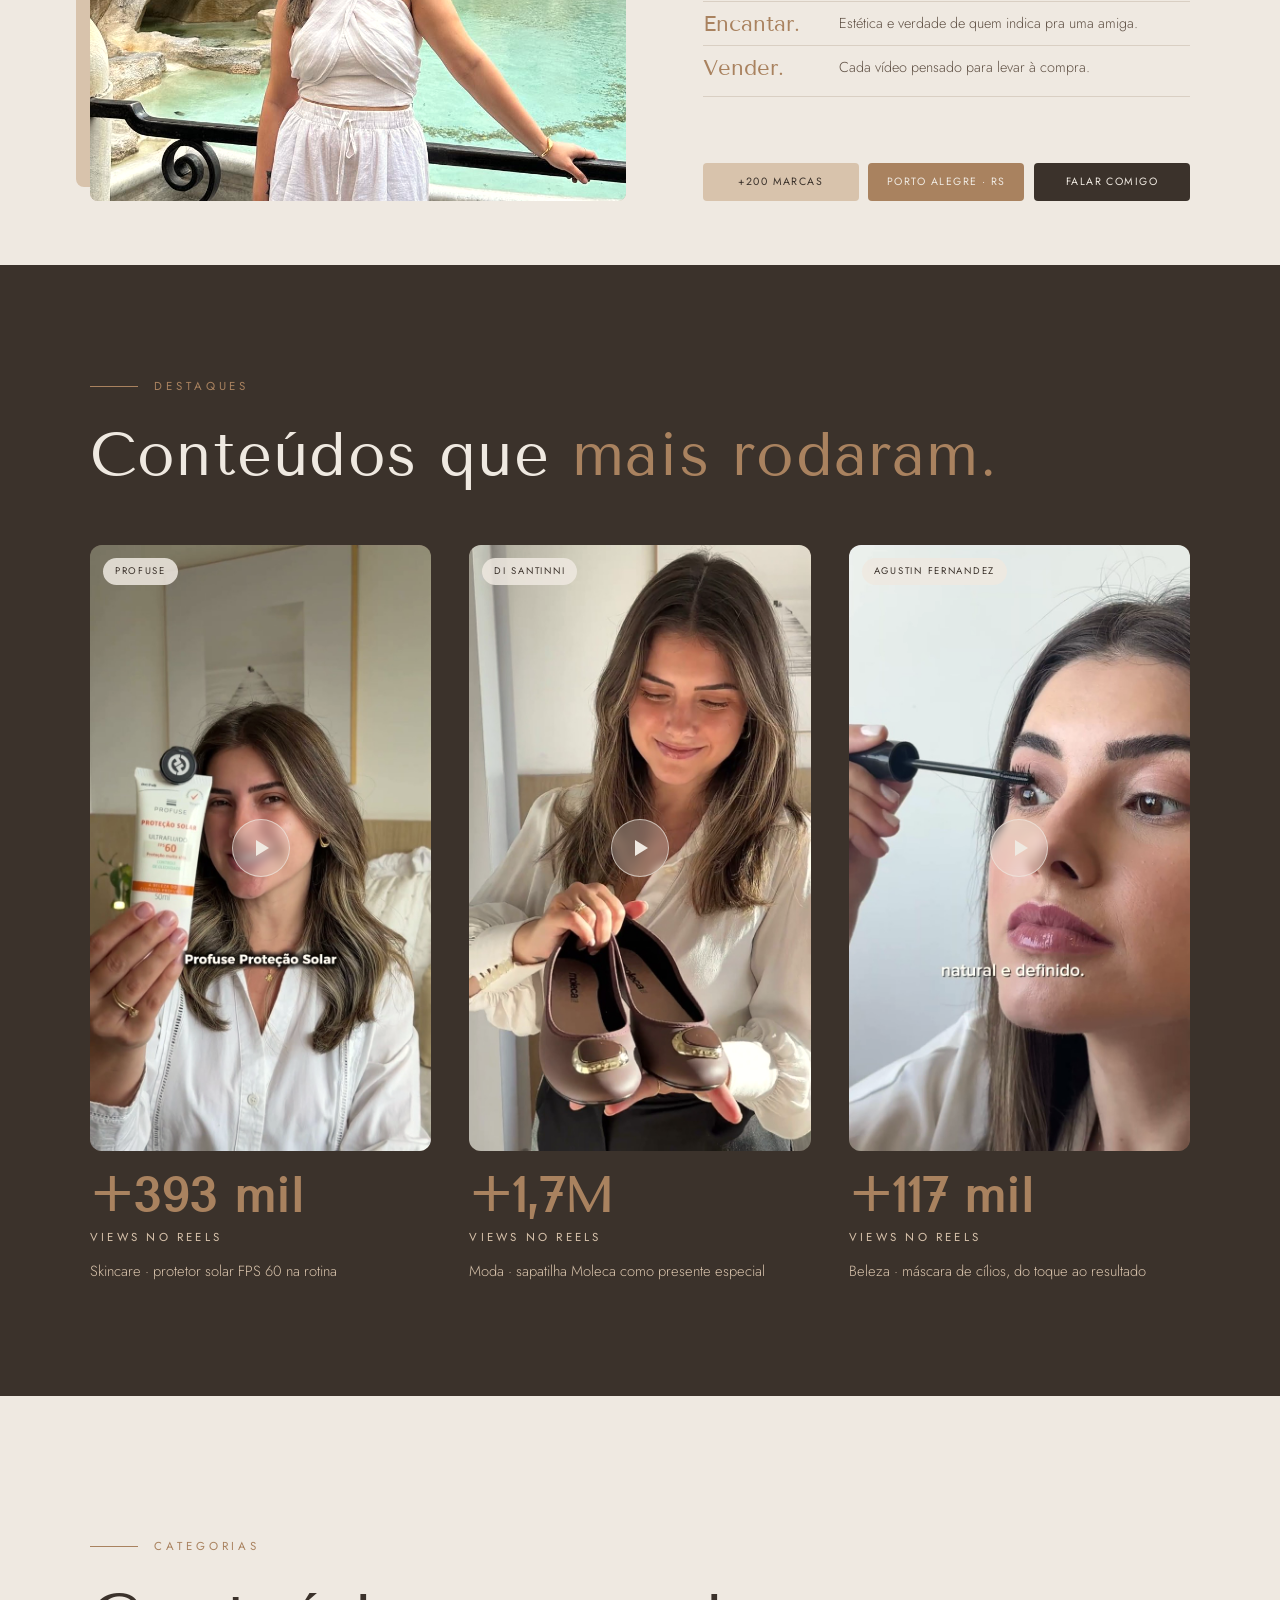
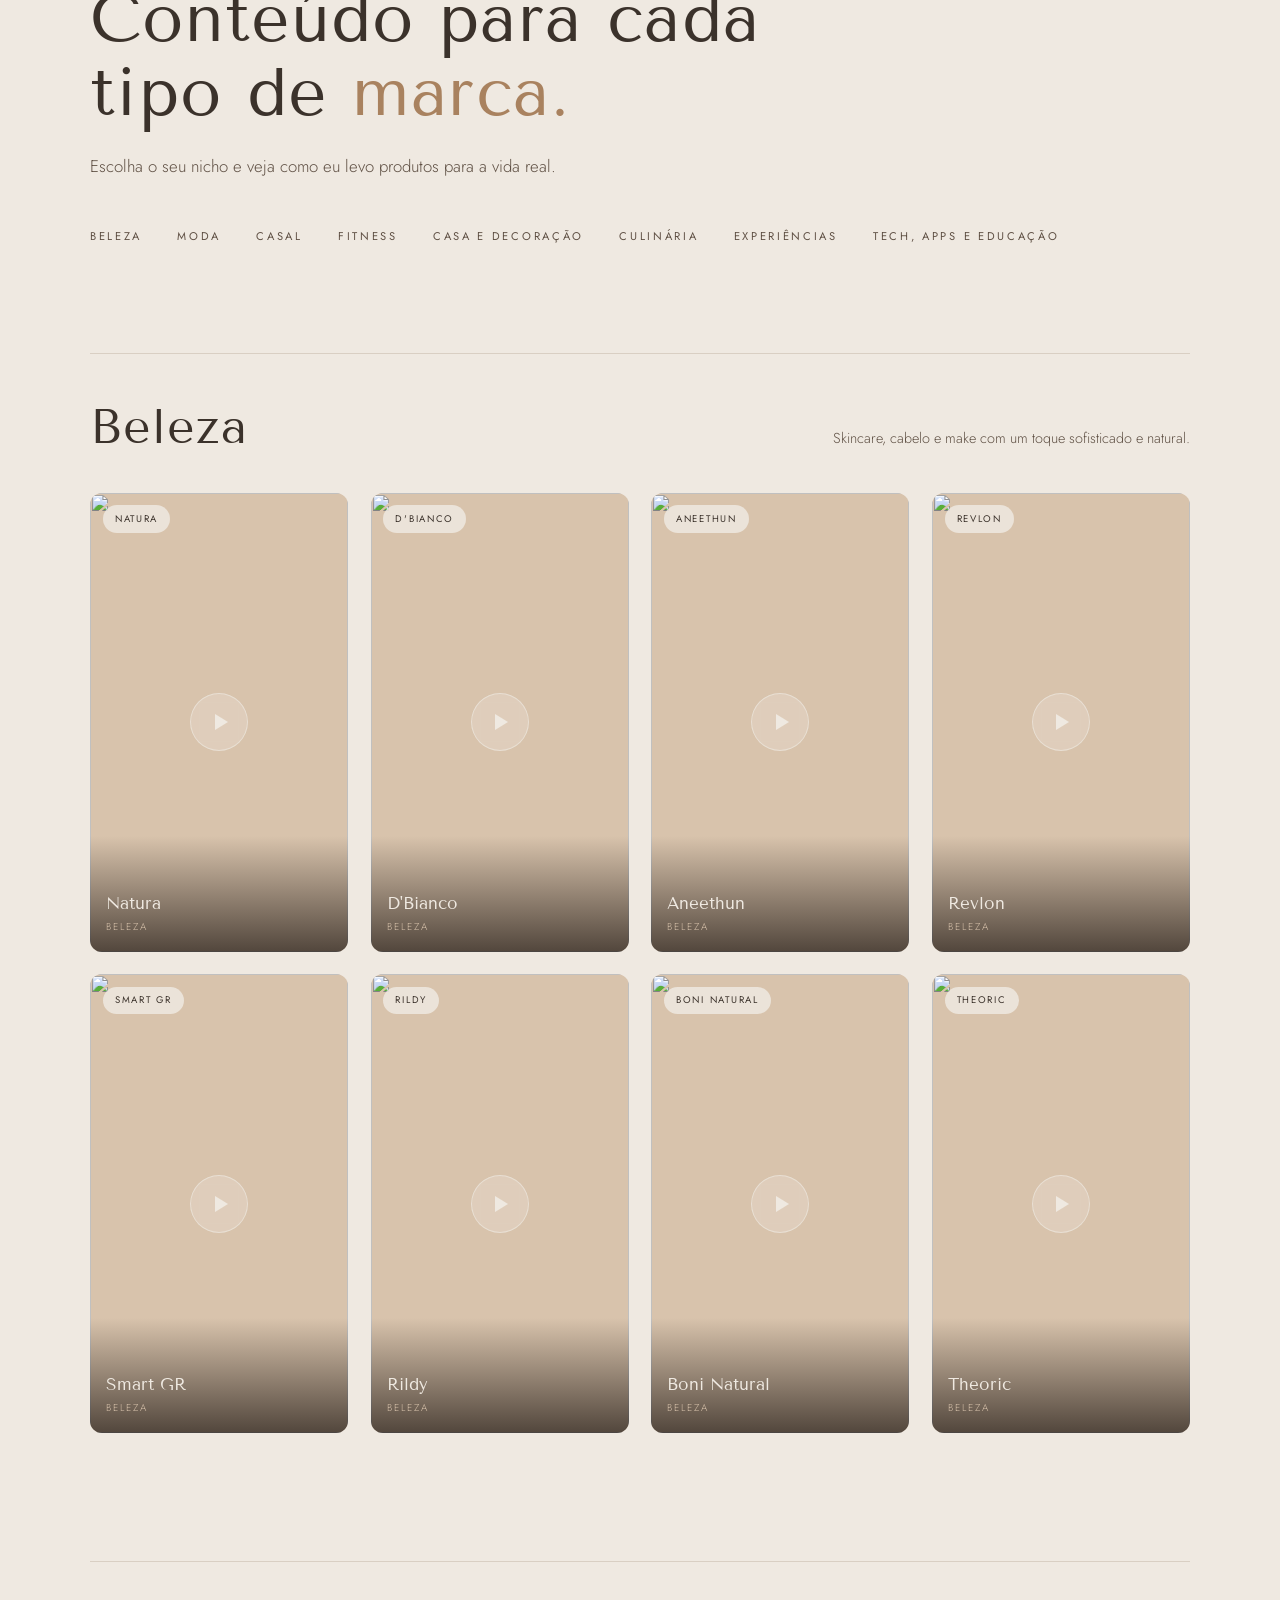
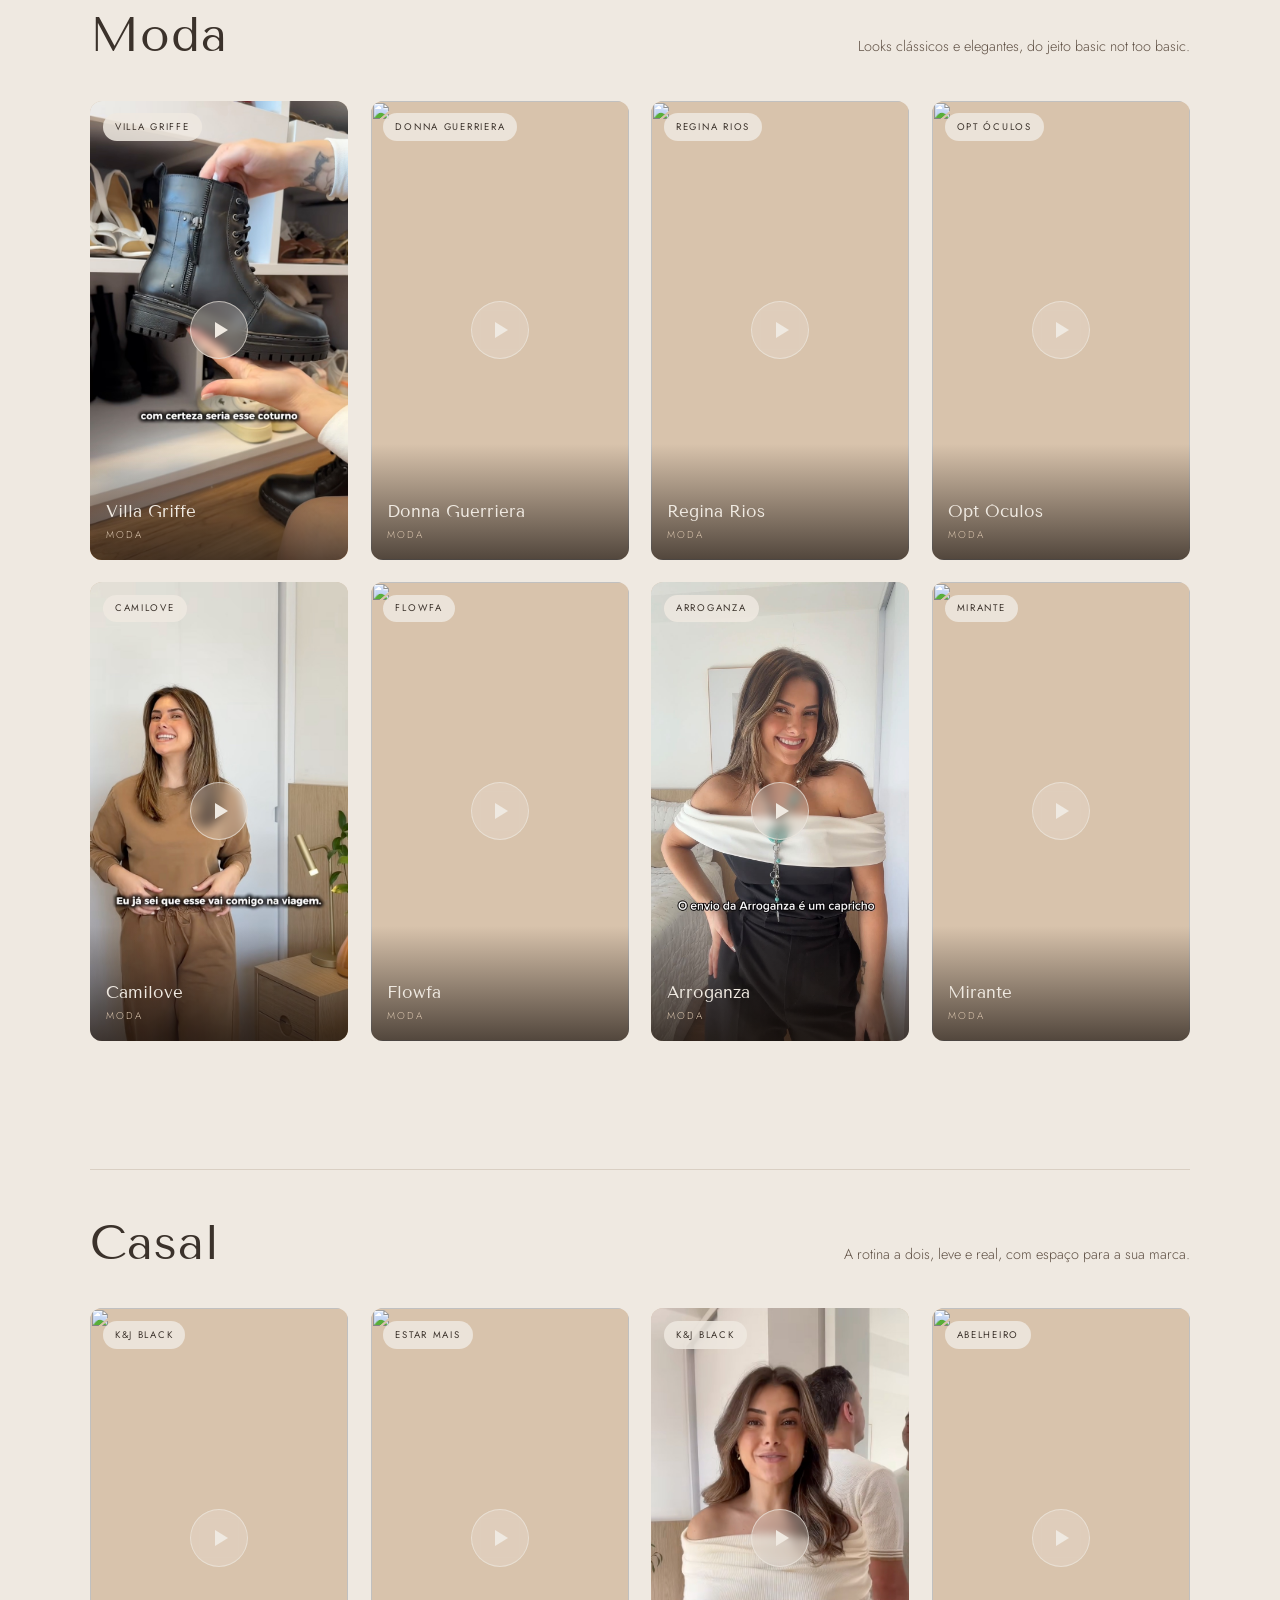
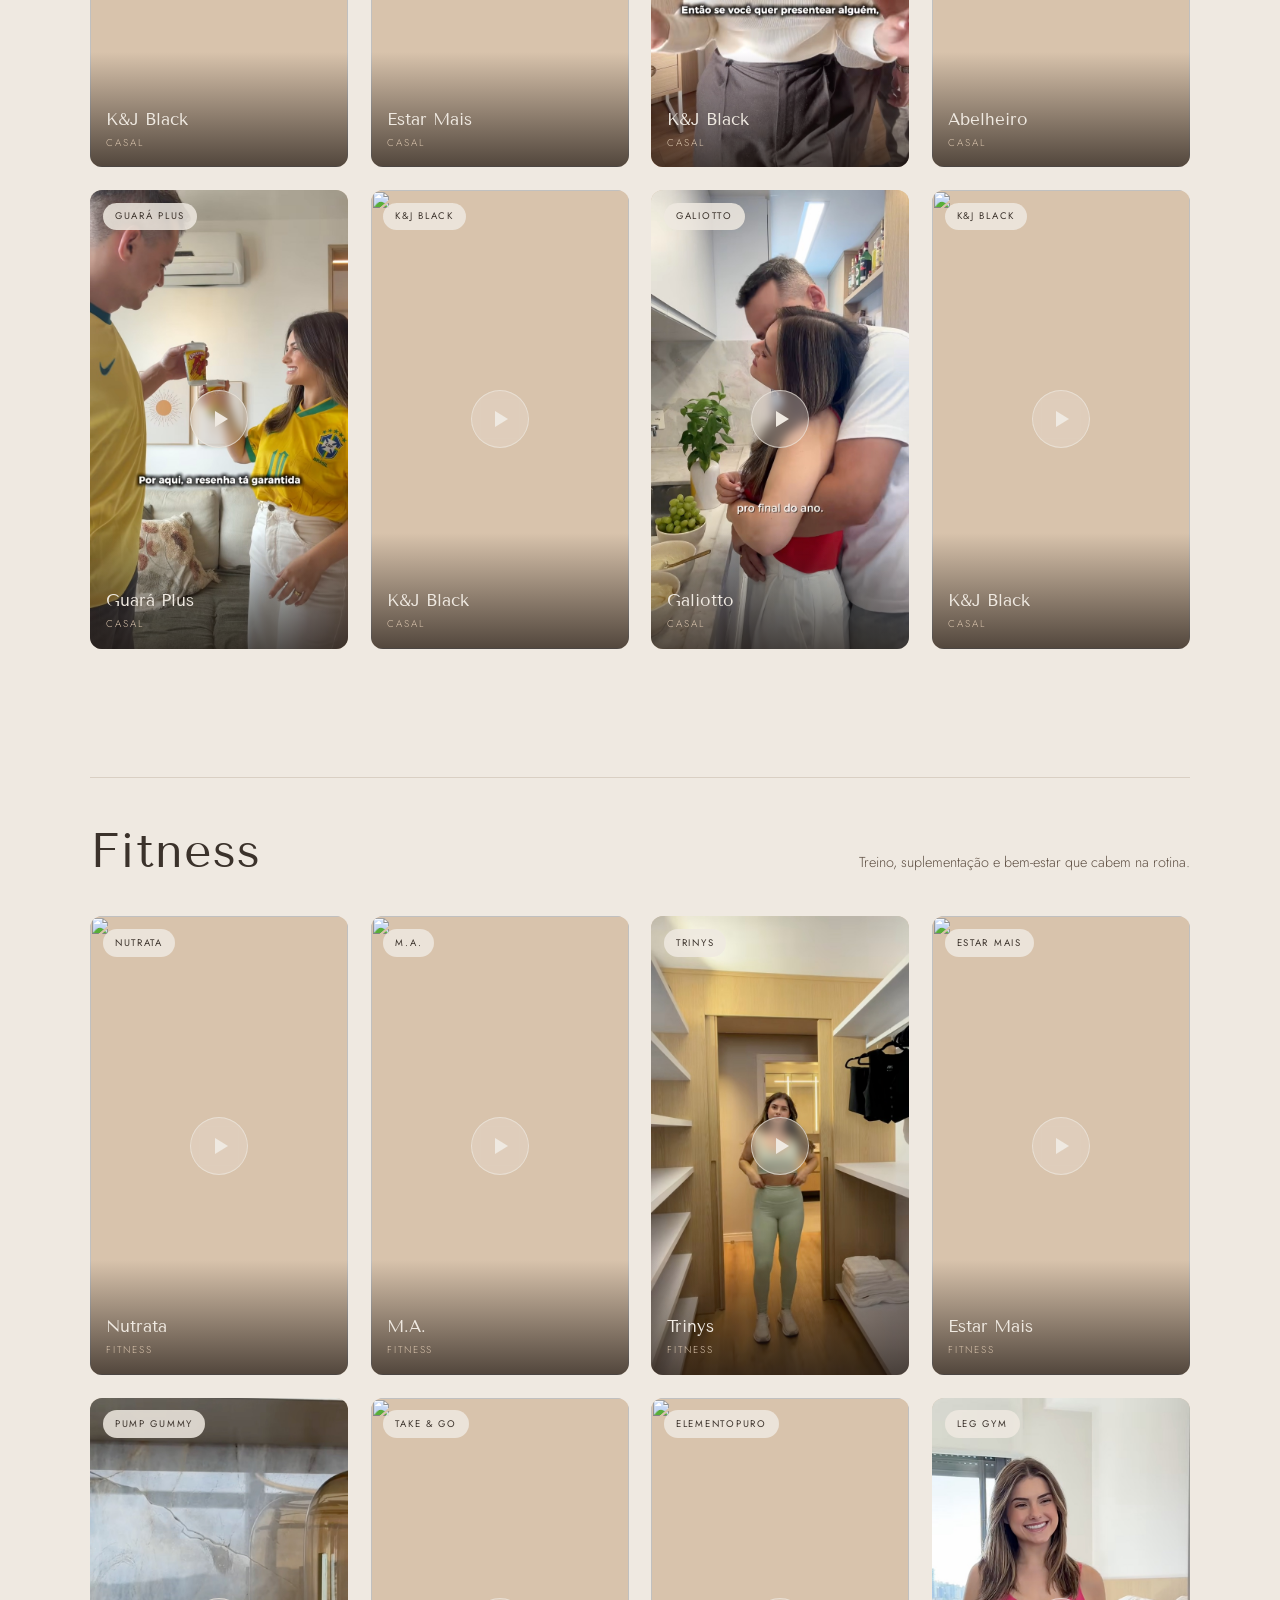
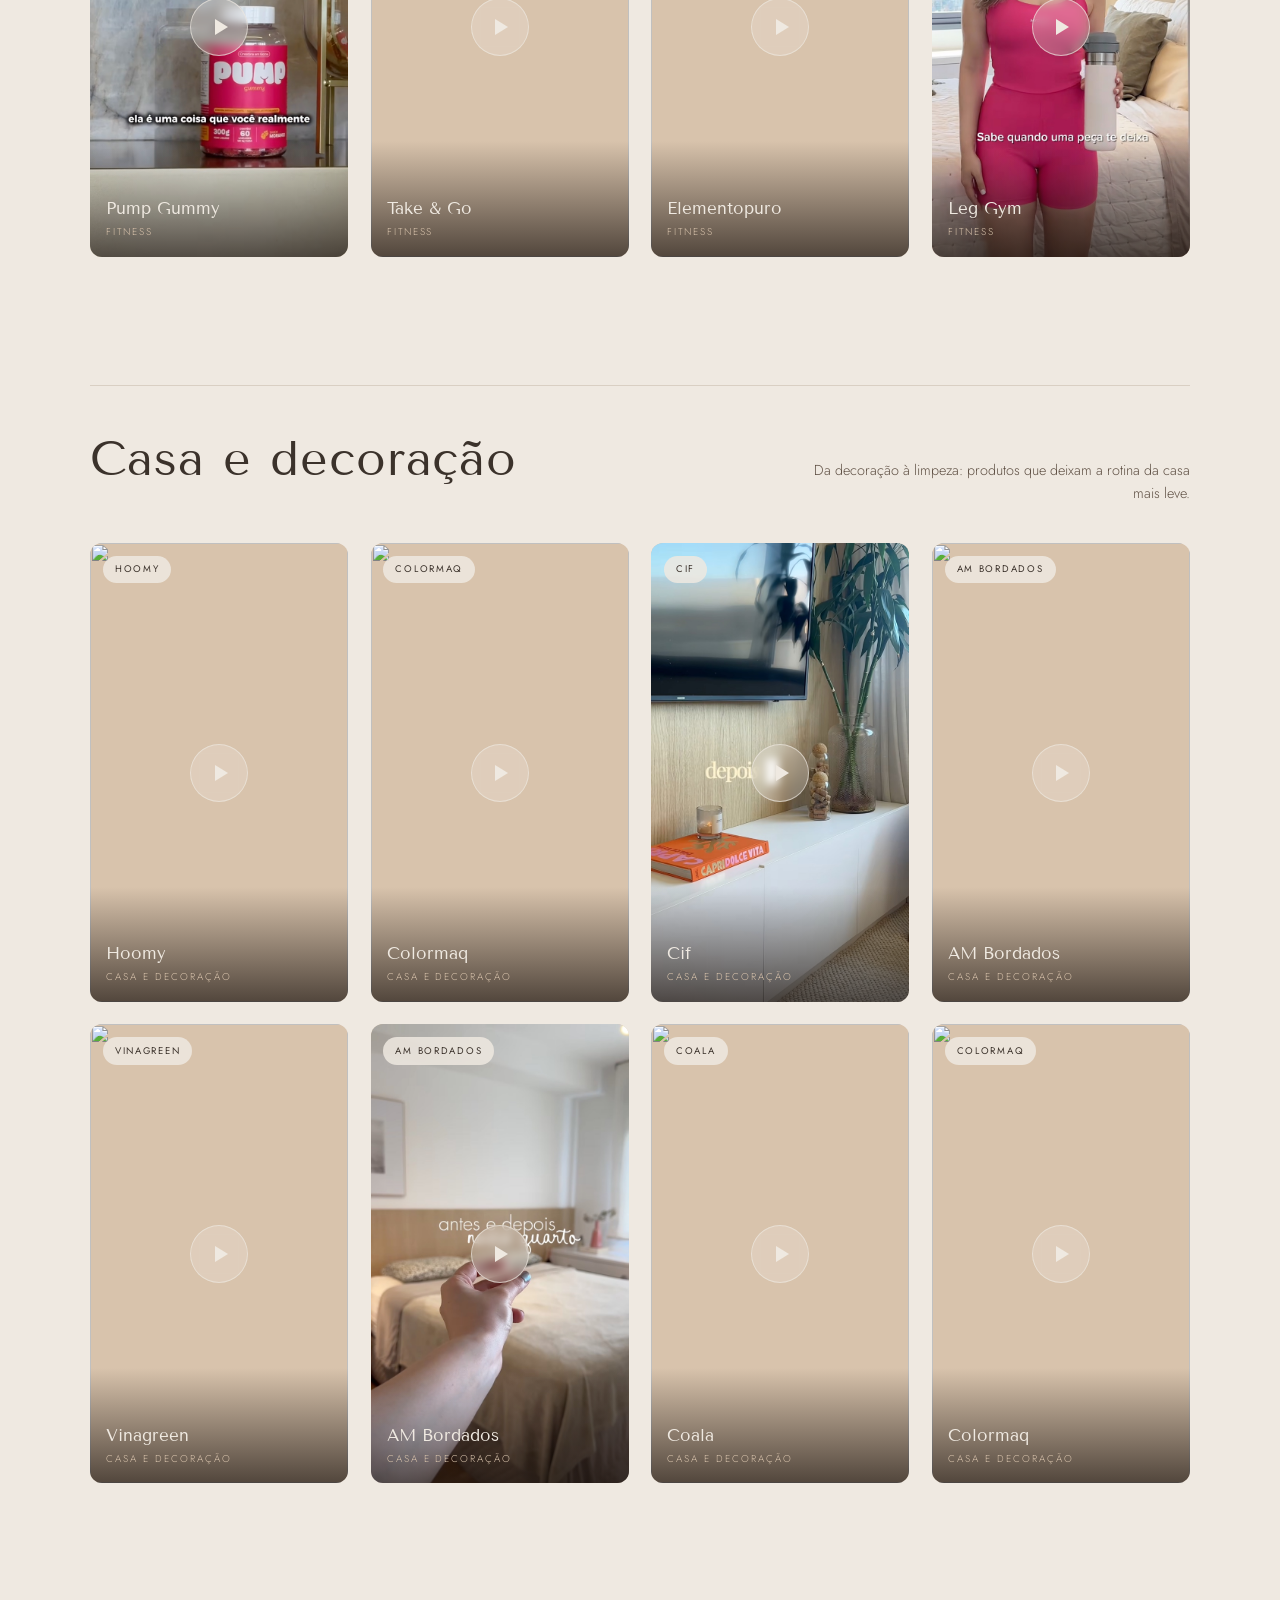
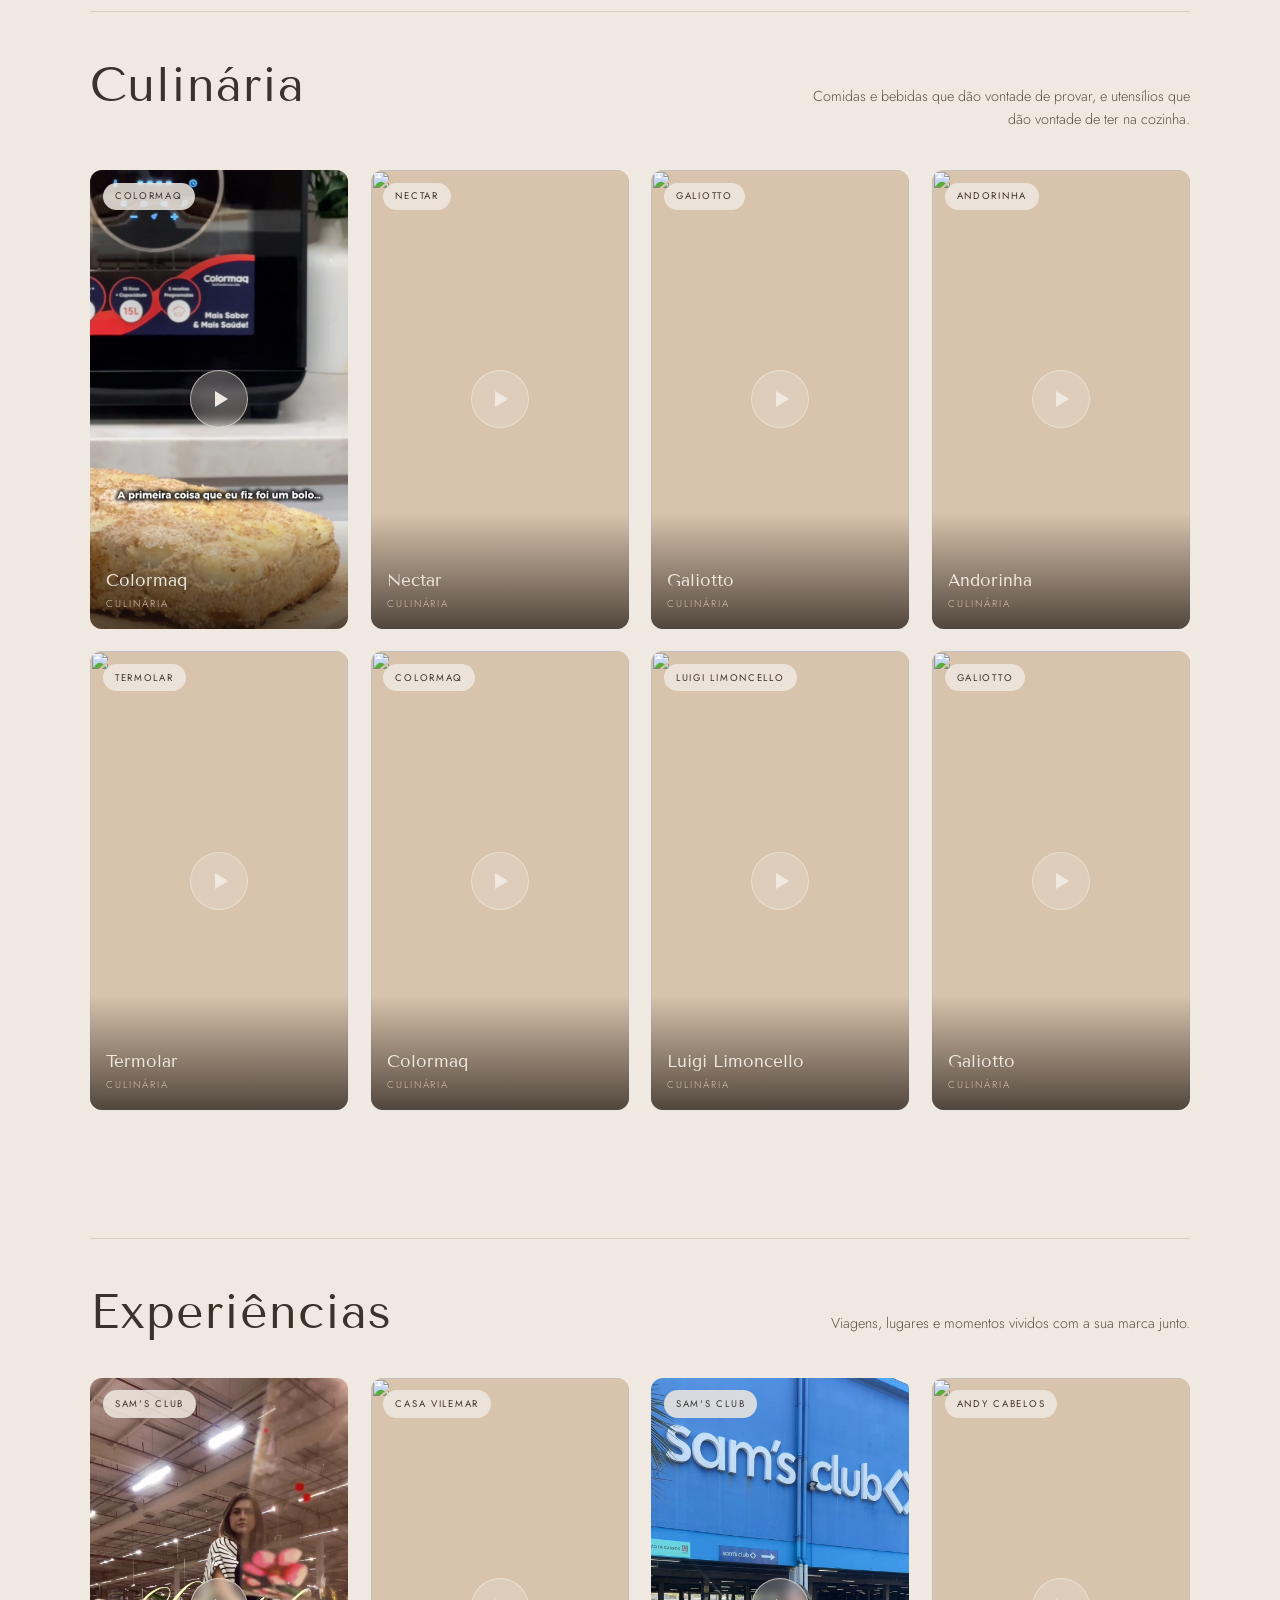
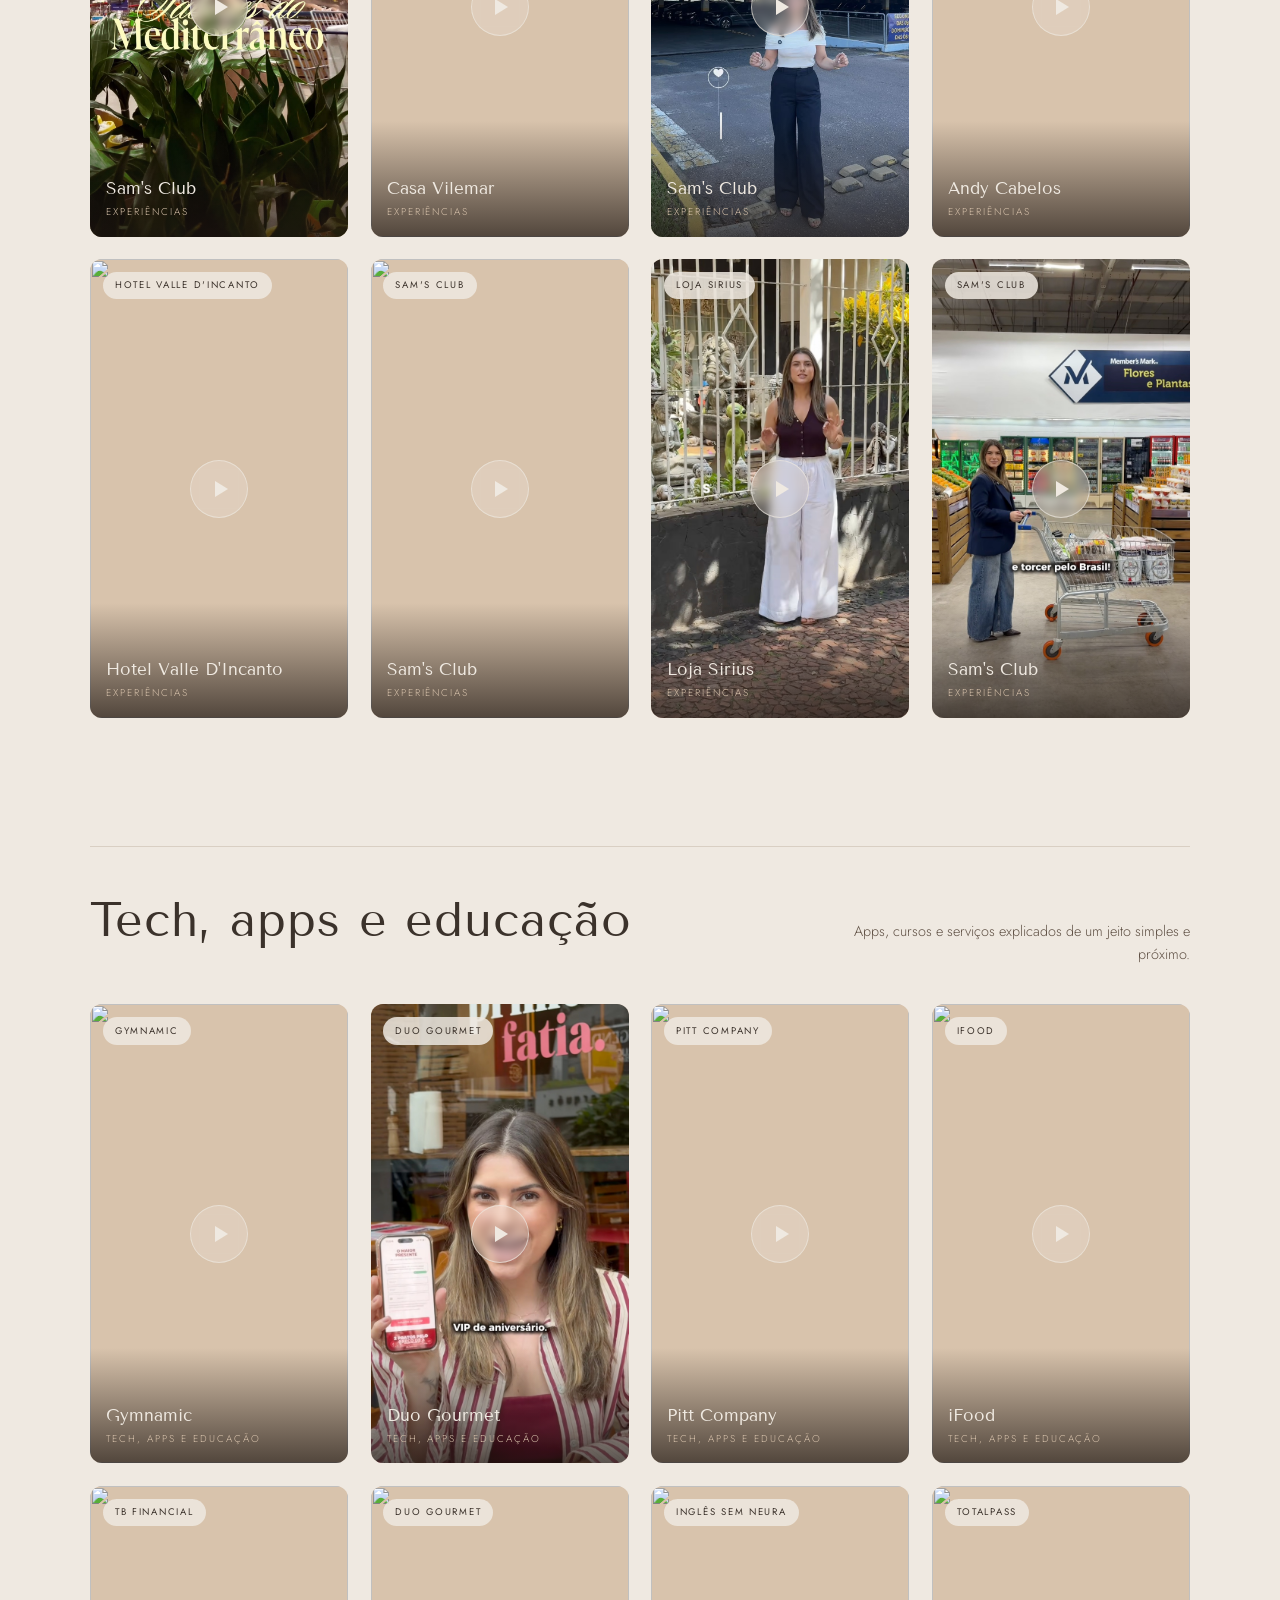
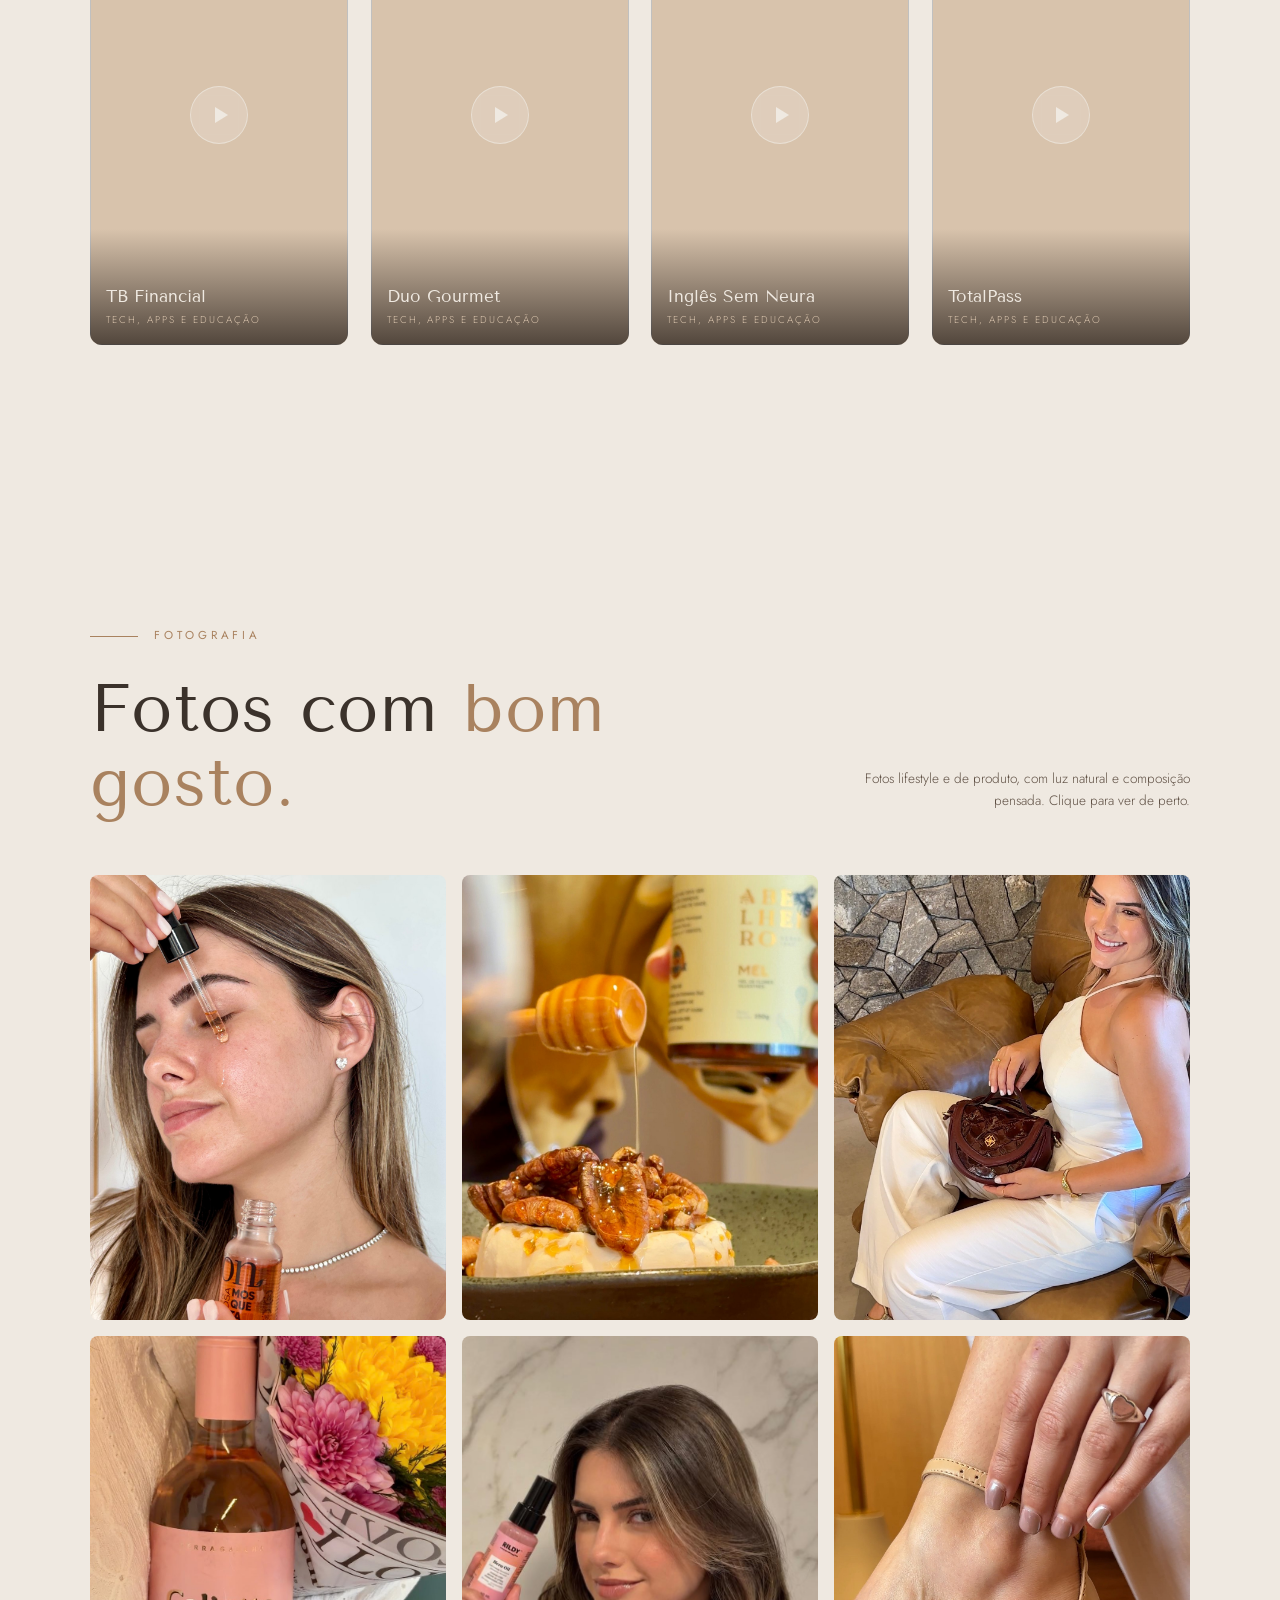
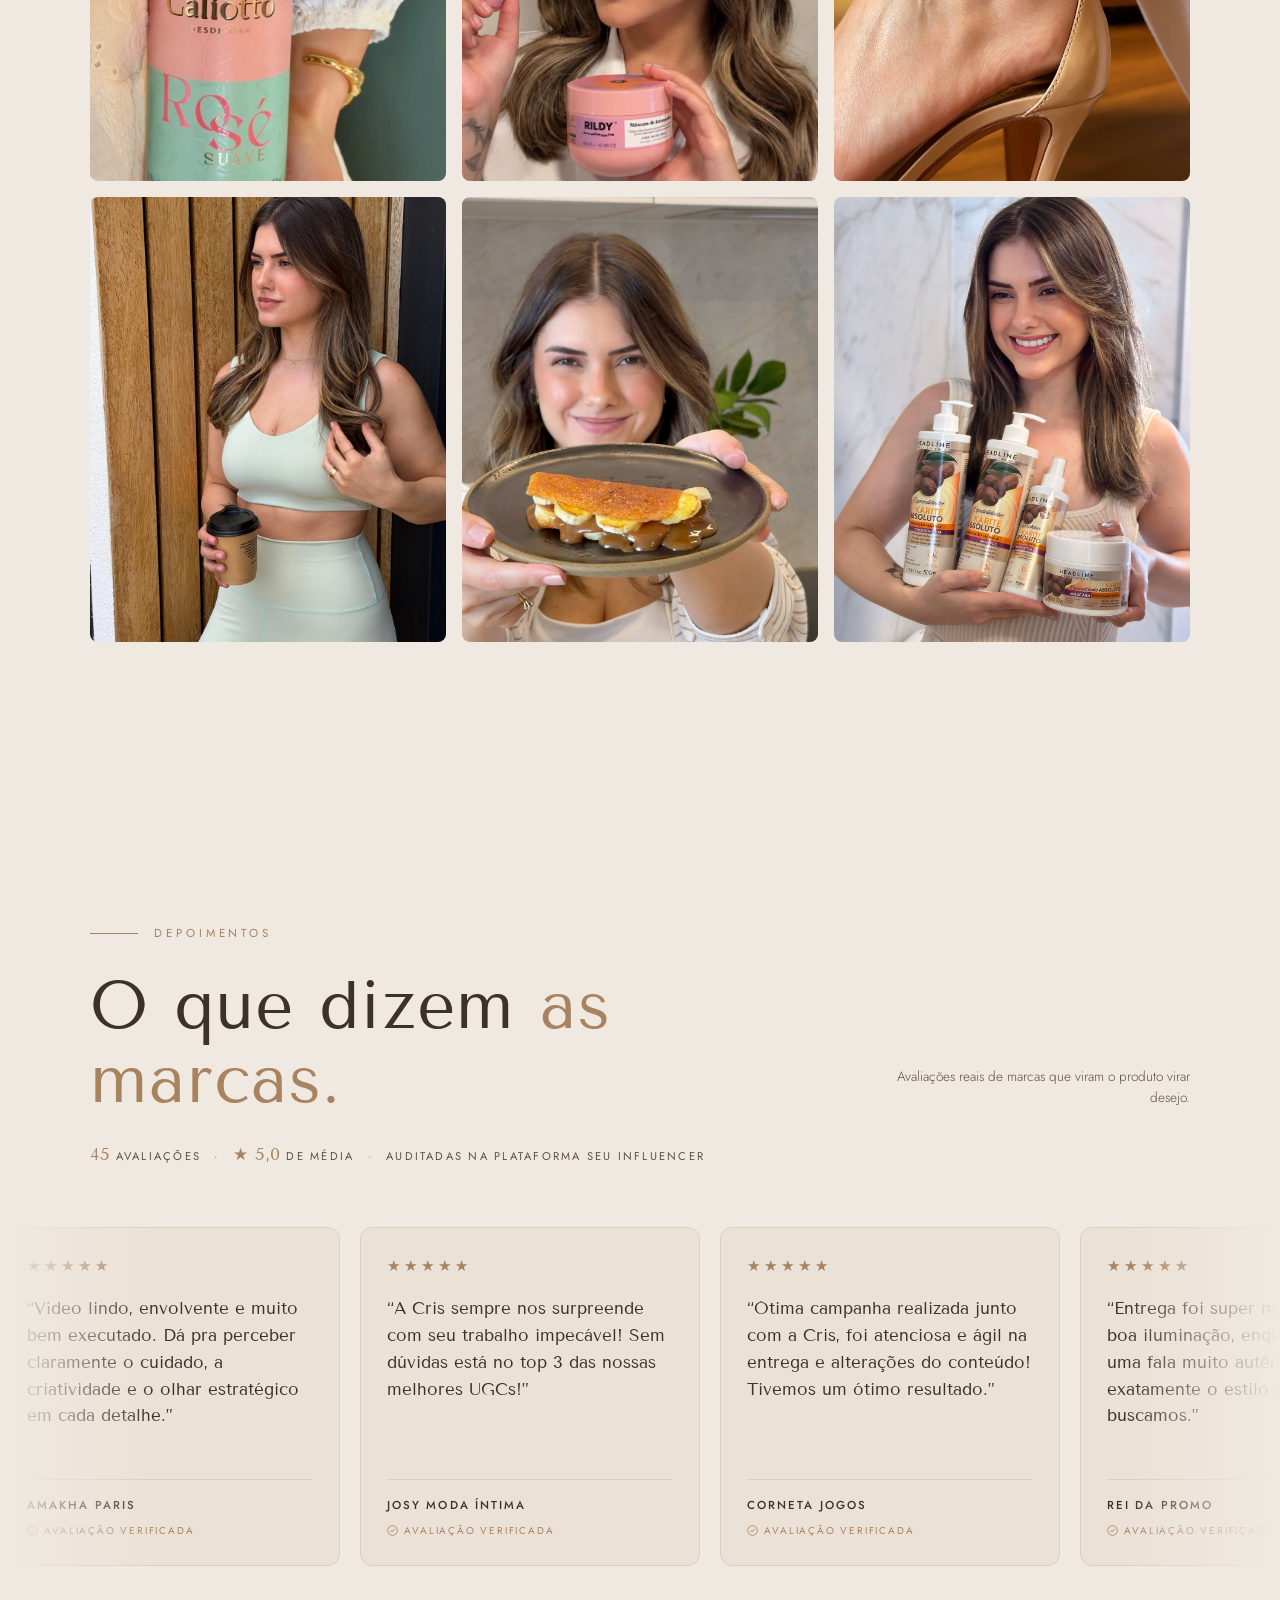
==== commit 53f13a2a: "Barra de categorias fixa o tempo todo no celular" ====
--- a/index.html
+++ b/index.html
@@ -698,7 +698,12 @@
   .depo-canto{font-size:.85rem}
 
   /* capa */
-  .capa,html.com-barra-cat .capa{padding-top:calc(68px + 1.4rem)}
+  .capa{padding-top:calc(68px + 1.4rem)}
+  /* barra de categorias sempre fixa no celular: fina (40px) e a capa começa abaixo dela */
+  html.com-barra-cat .capa{padding-top:calc(68px + 40px + 1.4rem)}
+  html.com-barra-cat{scroll-padding-top:120px}
+  .barra-cat-links{gap:1.6rem}
+  .barra-cat-links a{height:40px;display:flex;align-items:center;padding:0;font-size:.6rem}
   .capa h1{font-size:2.25rem;margin:.8rem 0 1.2rem}
   .capa-foto{margin-bottom:1.4rem}
   .capa .frase{margin-bottom:.4rem}
@@ -1831,8 +1836,6 @@
     vaiPara(a.getAttribute("href").slice(1));
   });
   let pedido = false;
-  /* no celular, a barra só aparece da seção Categorias até o fim das Fotos */
-  const celular = window.matchMedia("(max-width:700px)");
   const atualiza = () => {
     pedido = false;
     const limite = alturaBarras() + 40;
@@ -1841,8 +1844,7 @@
     const secFotos = $("#fotos");
     if (secFotos && secFotos.getBoundingClientRect().top <= limite) atual = "fotos";
     const fim = (secFotos || $("#categorias")).getBoundingClientRect().bottom < limite;
-    const chegou = $("#trabalhos").getBoundingClientRect().top <= $(".topo").offsetHeight + 1;
-    barra.classList.toggle("visivel", !celular.matches || (chegou && !fim));
+    barra.classList.add("visivel");
     barra.querySelectorAll("a").forEach(a => {
       const ativo = !fim && a.dataset.cat === atual;
       a.classList.toggle("ativo", ativo);
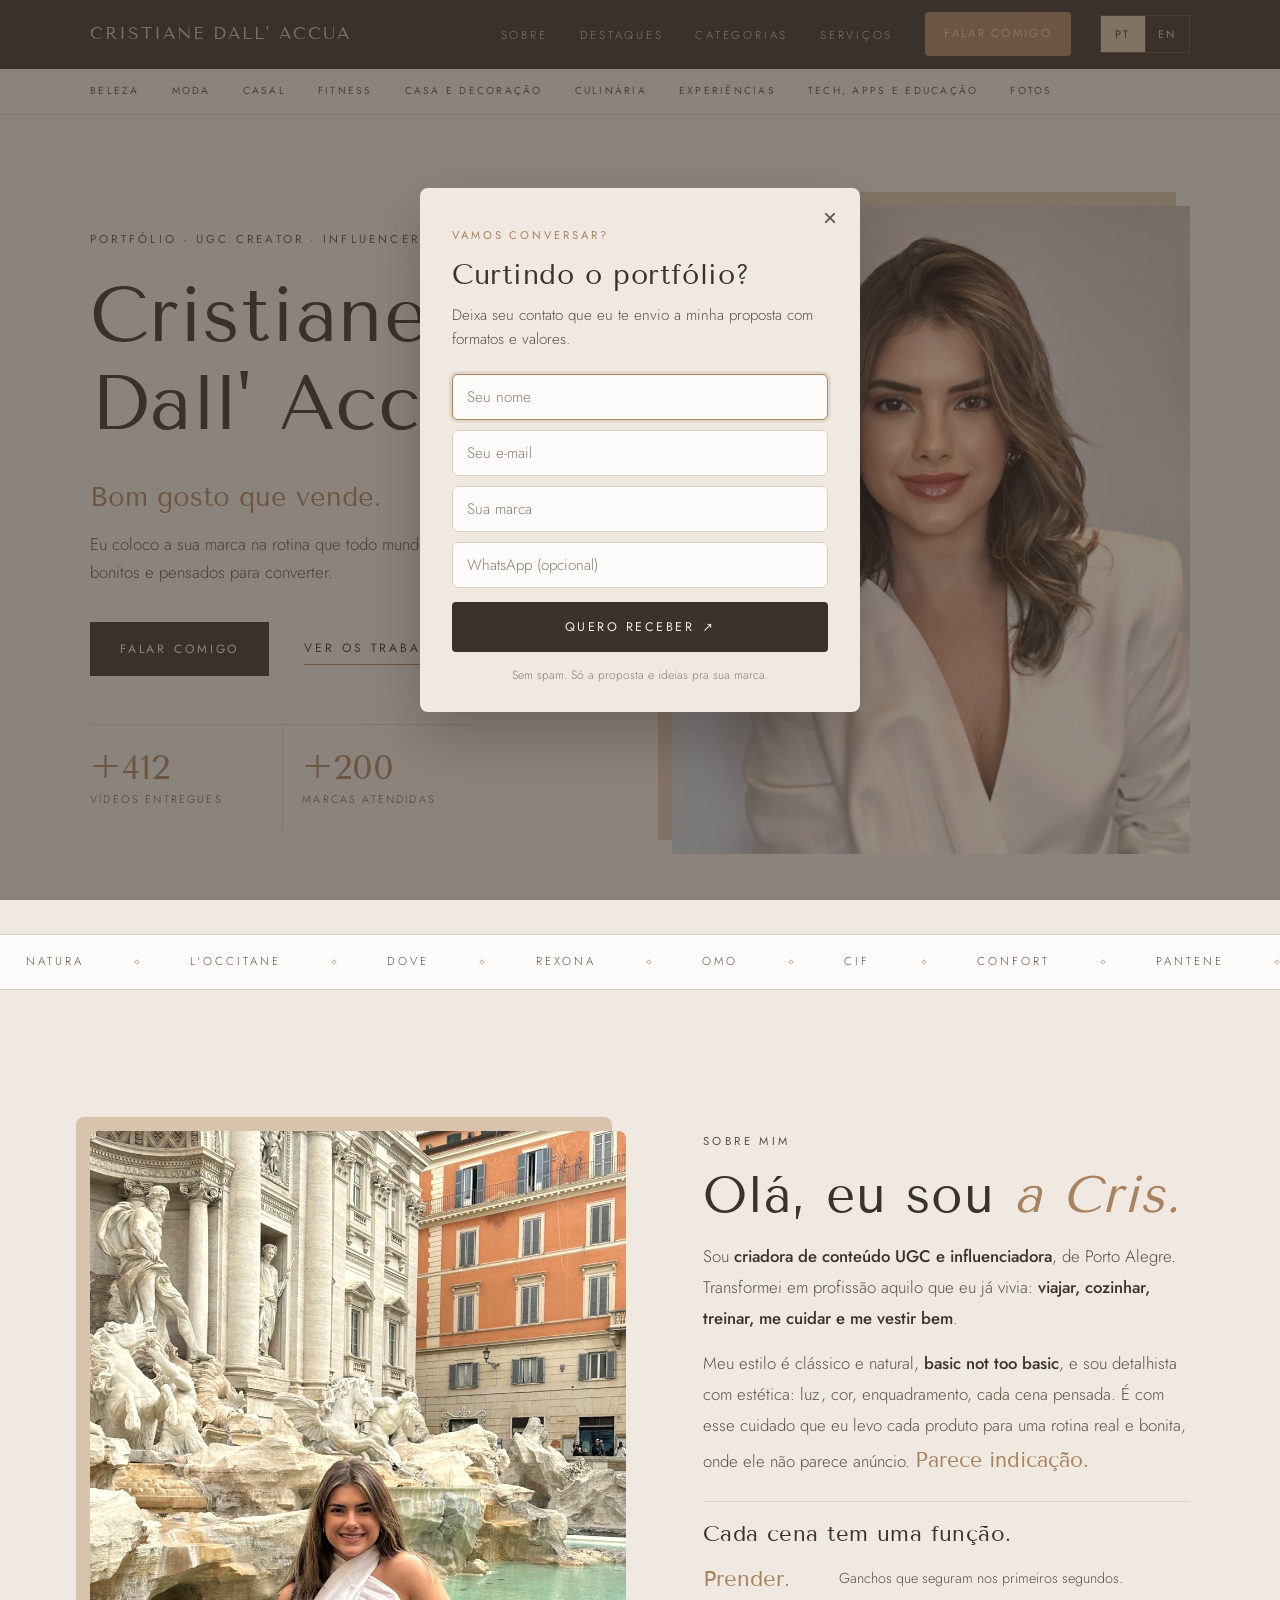
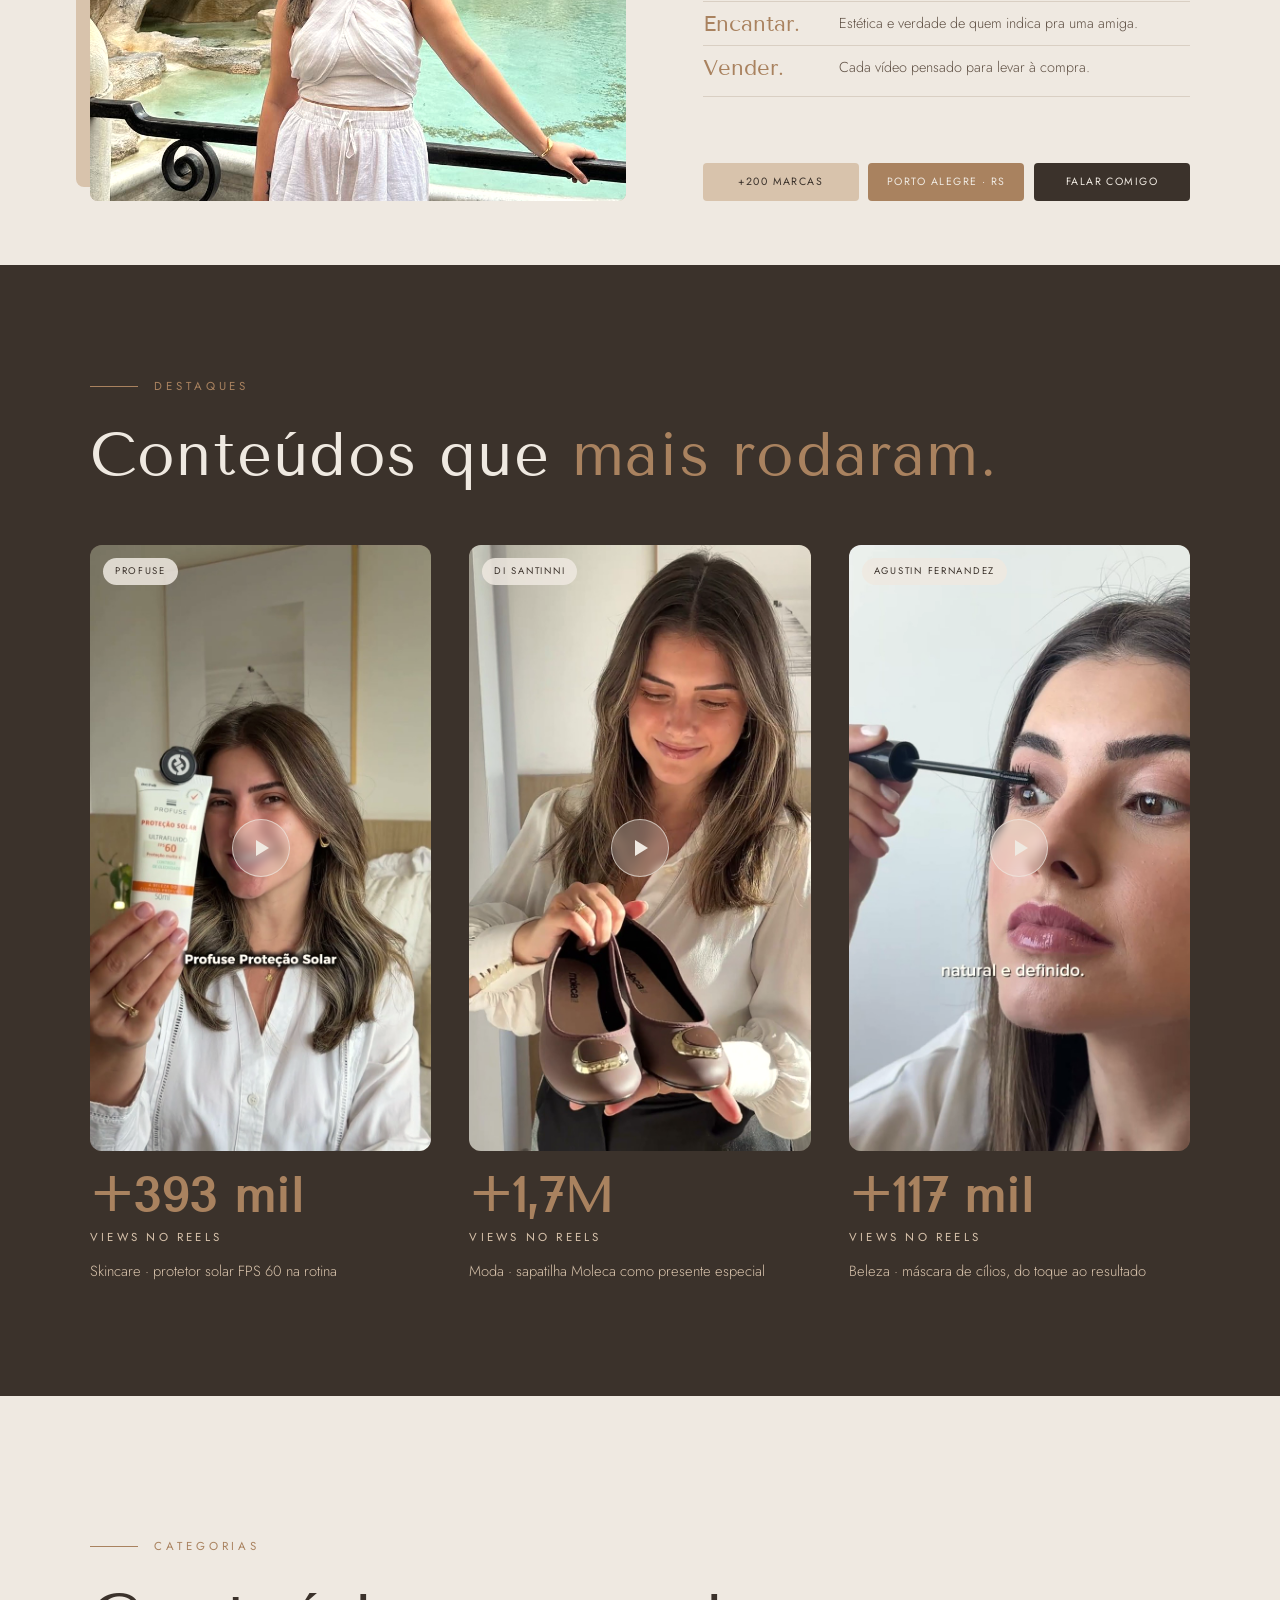
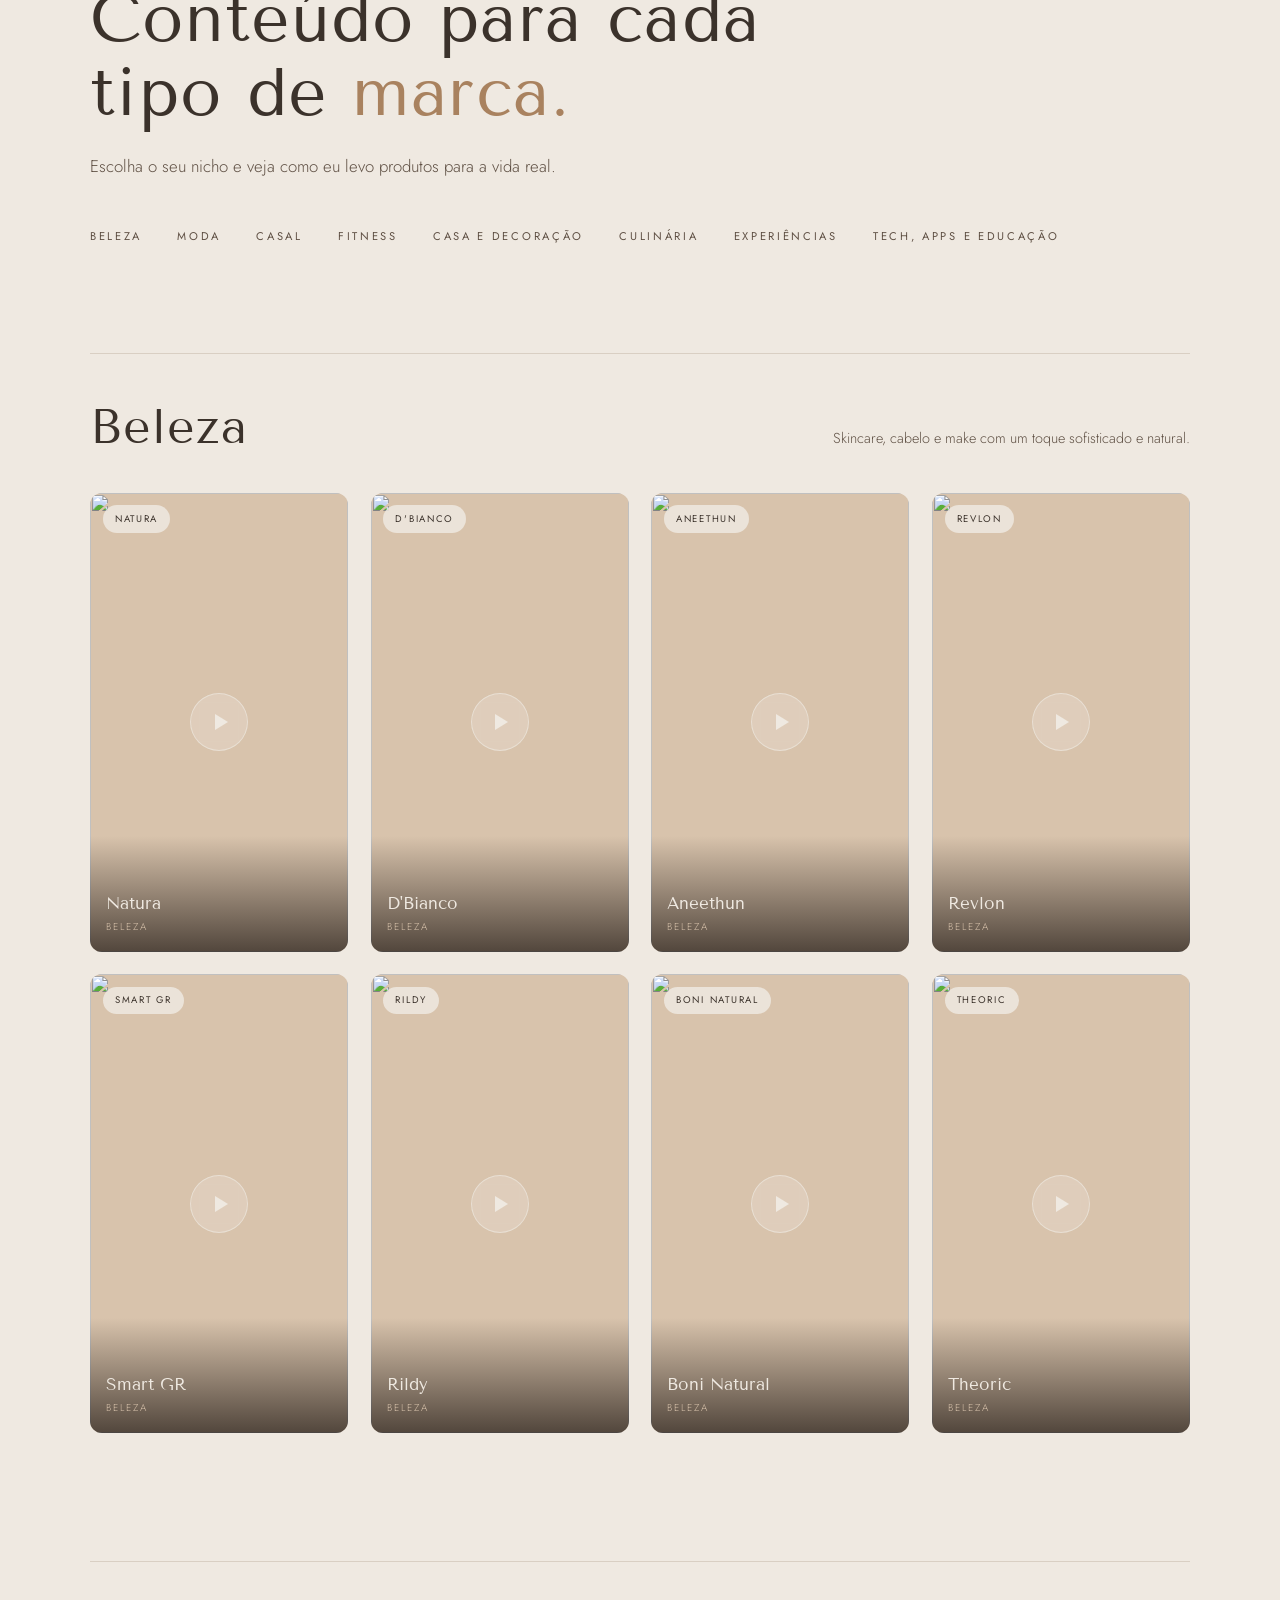
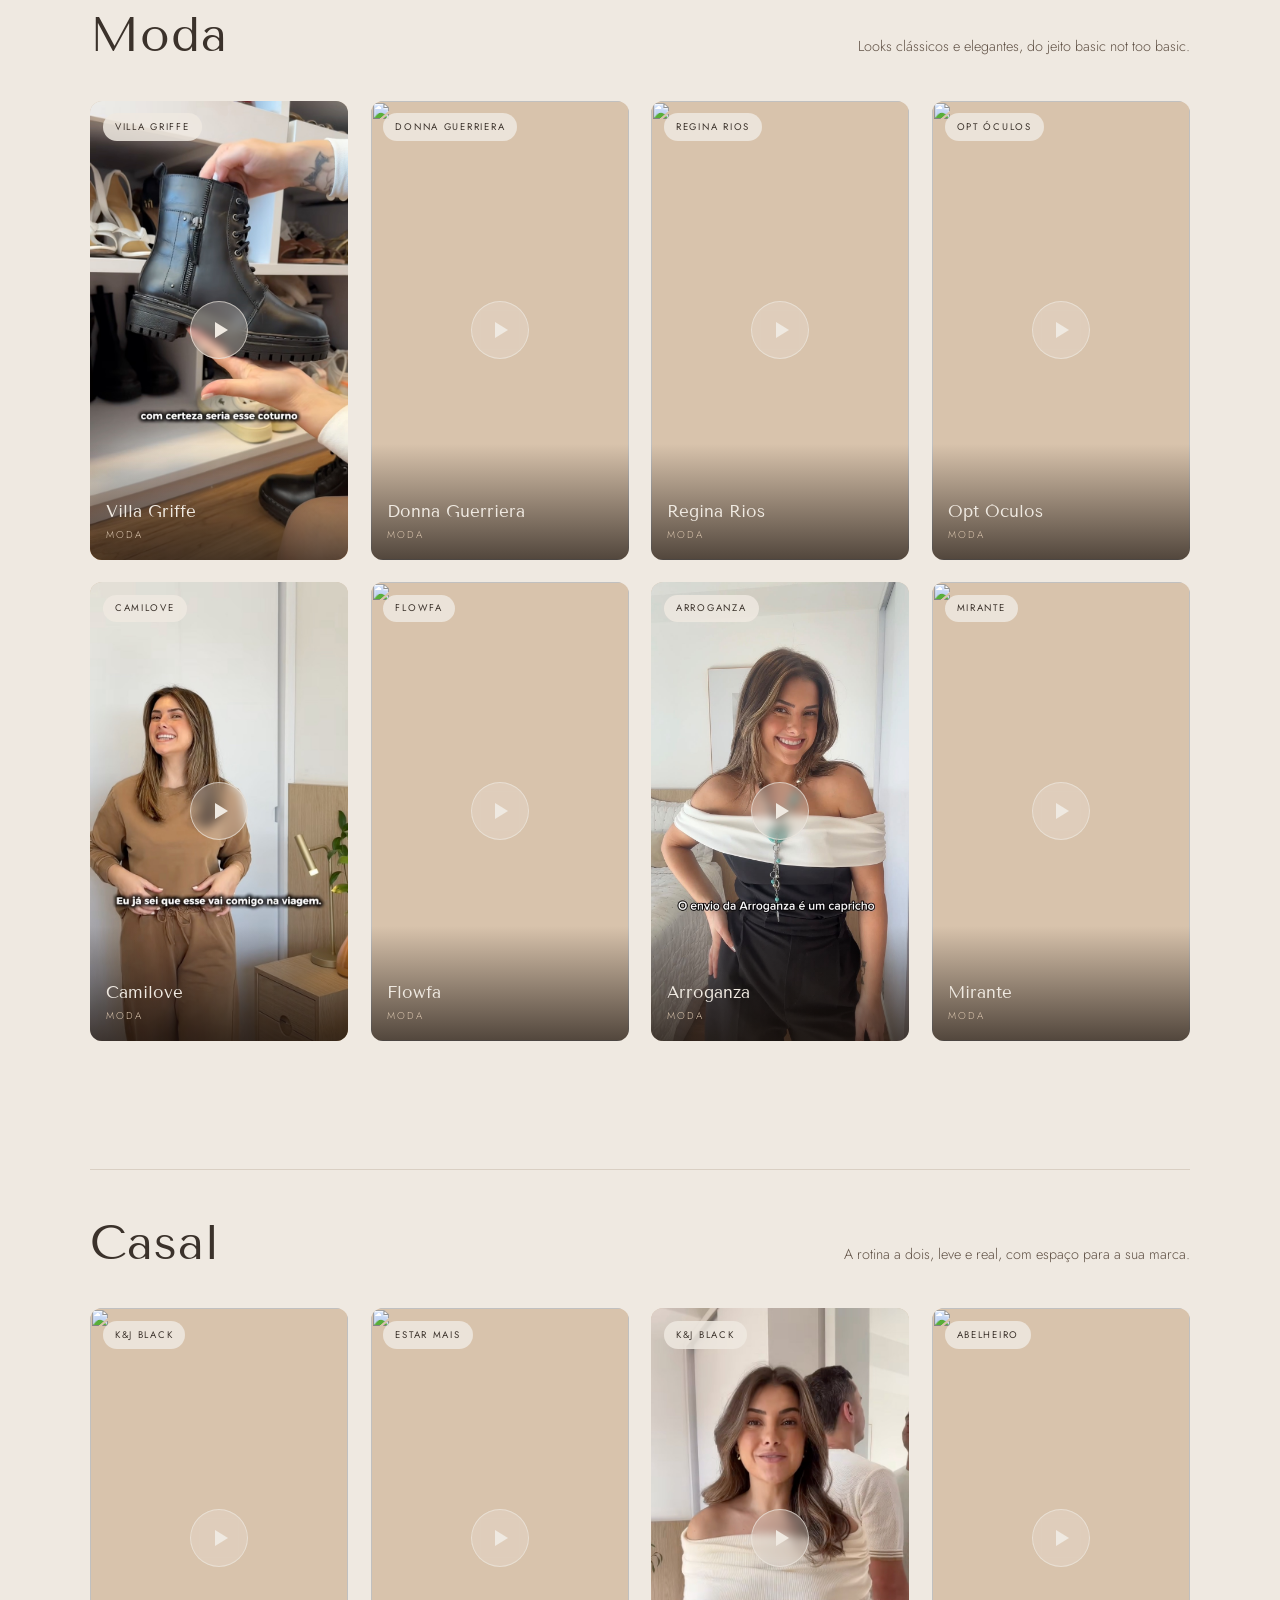
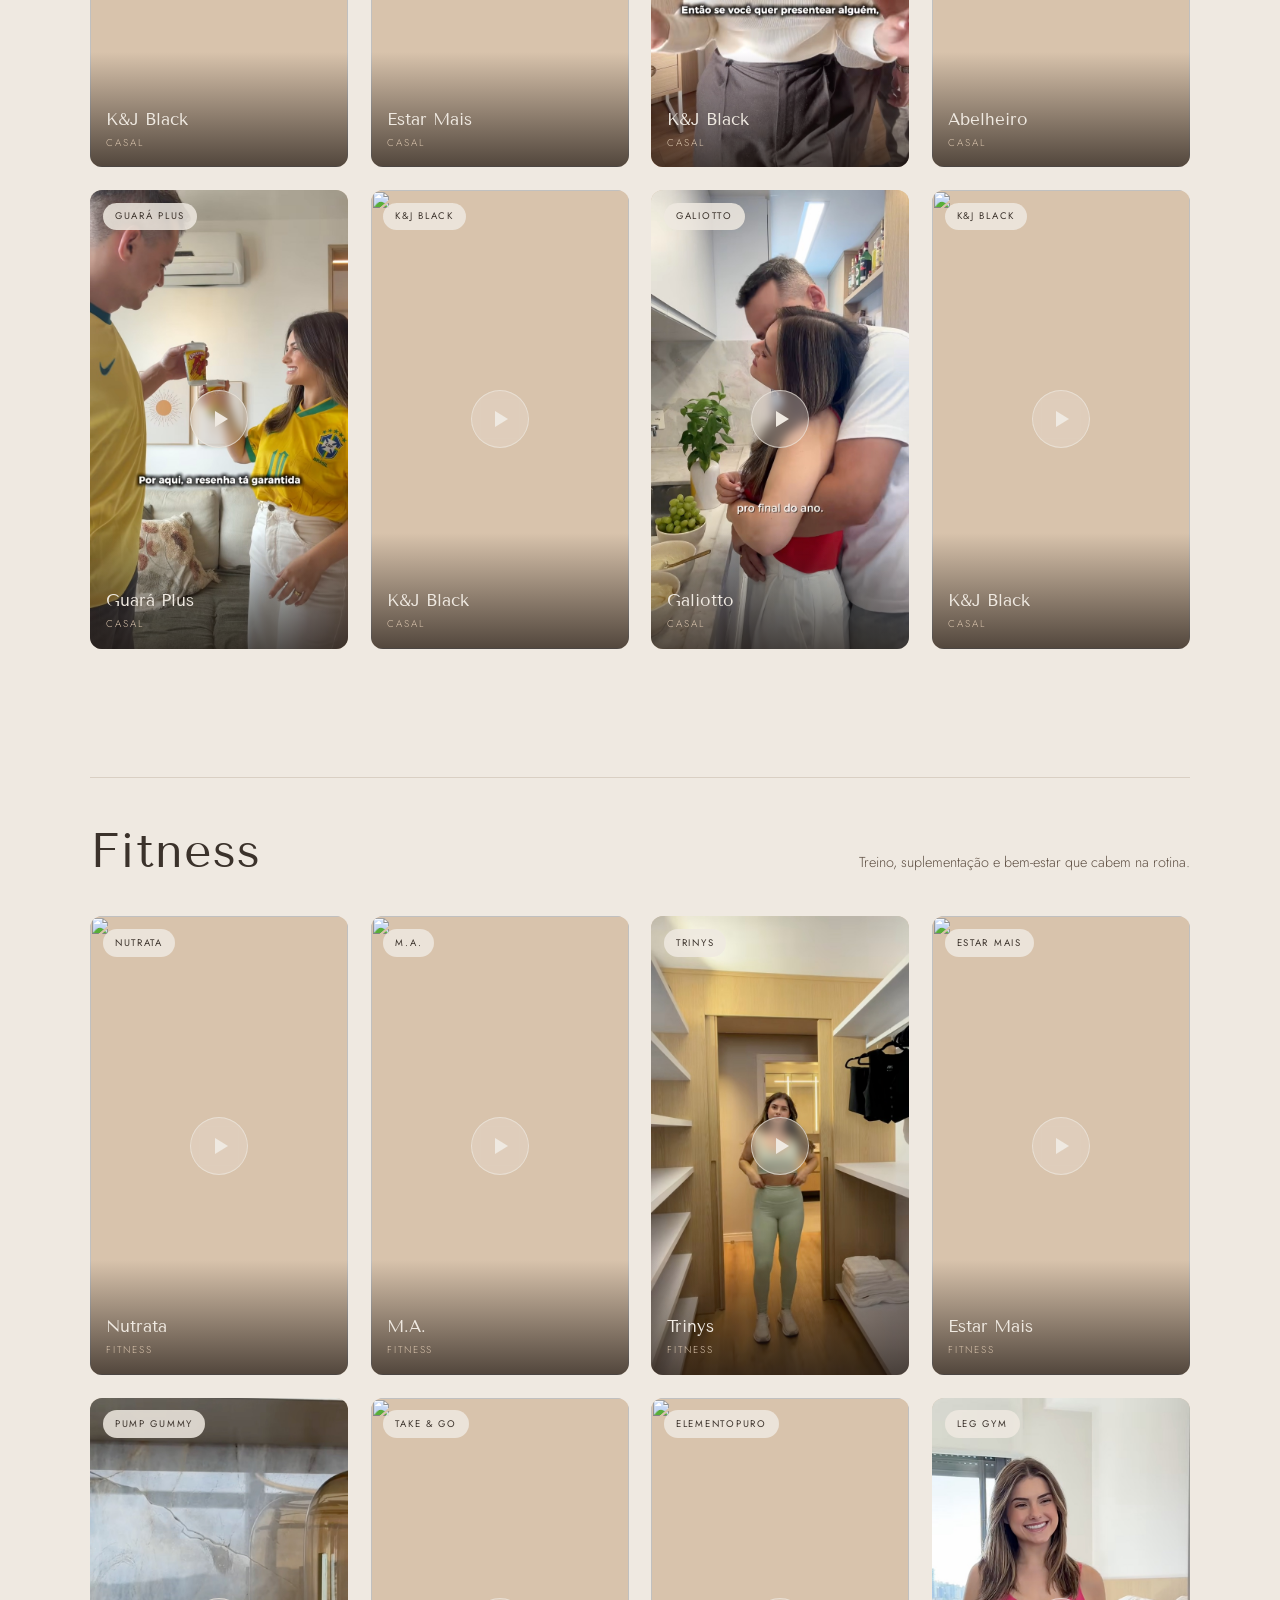
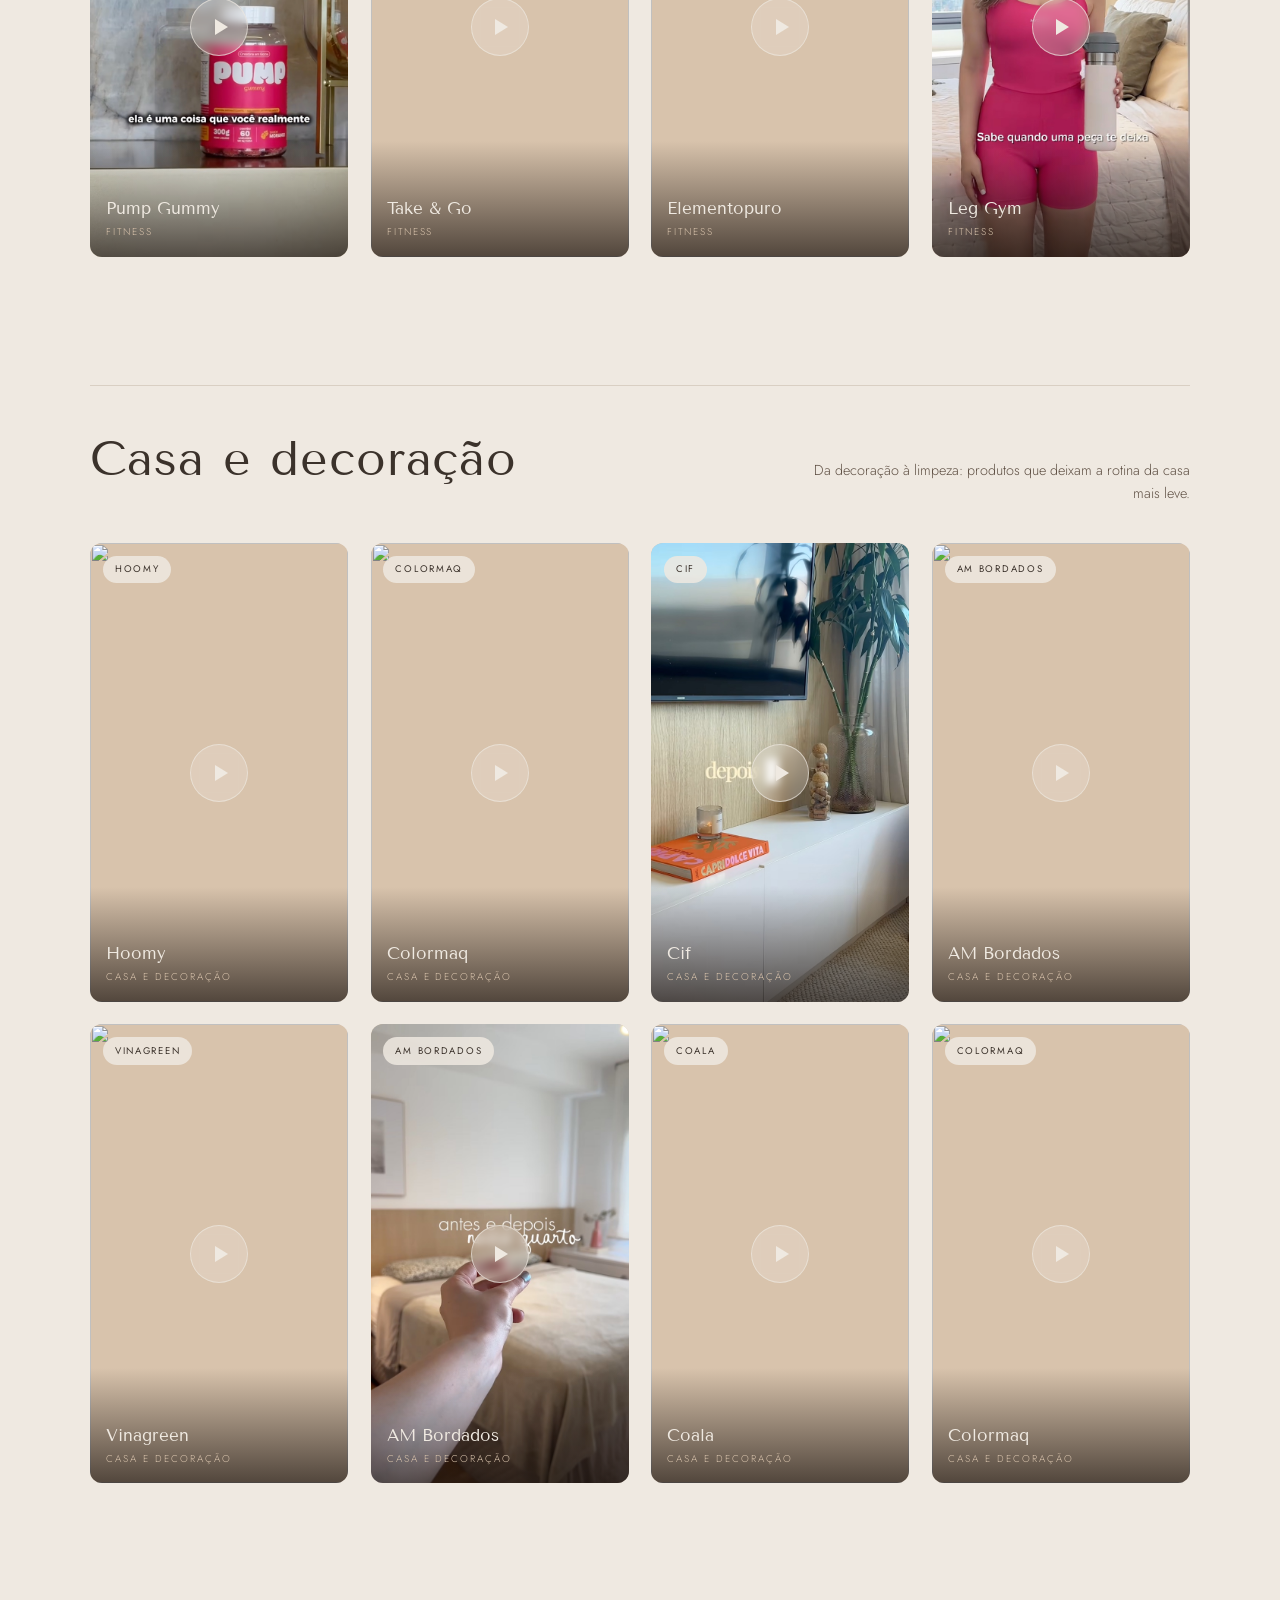
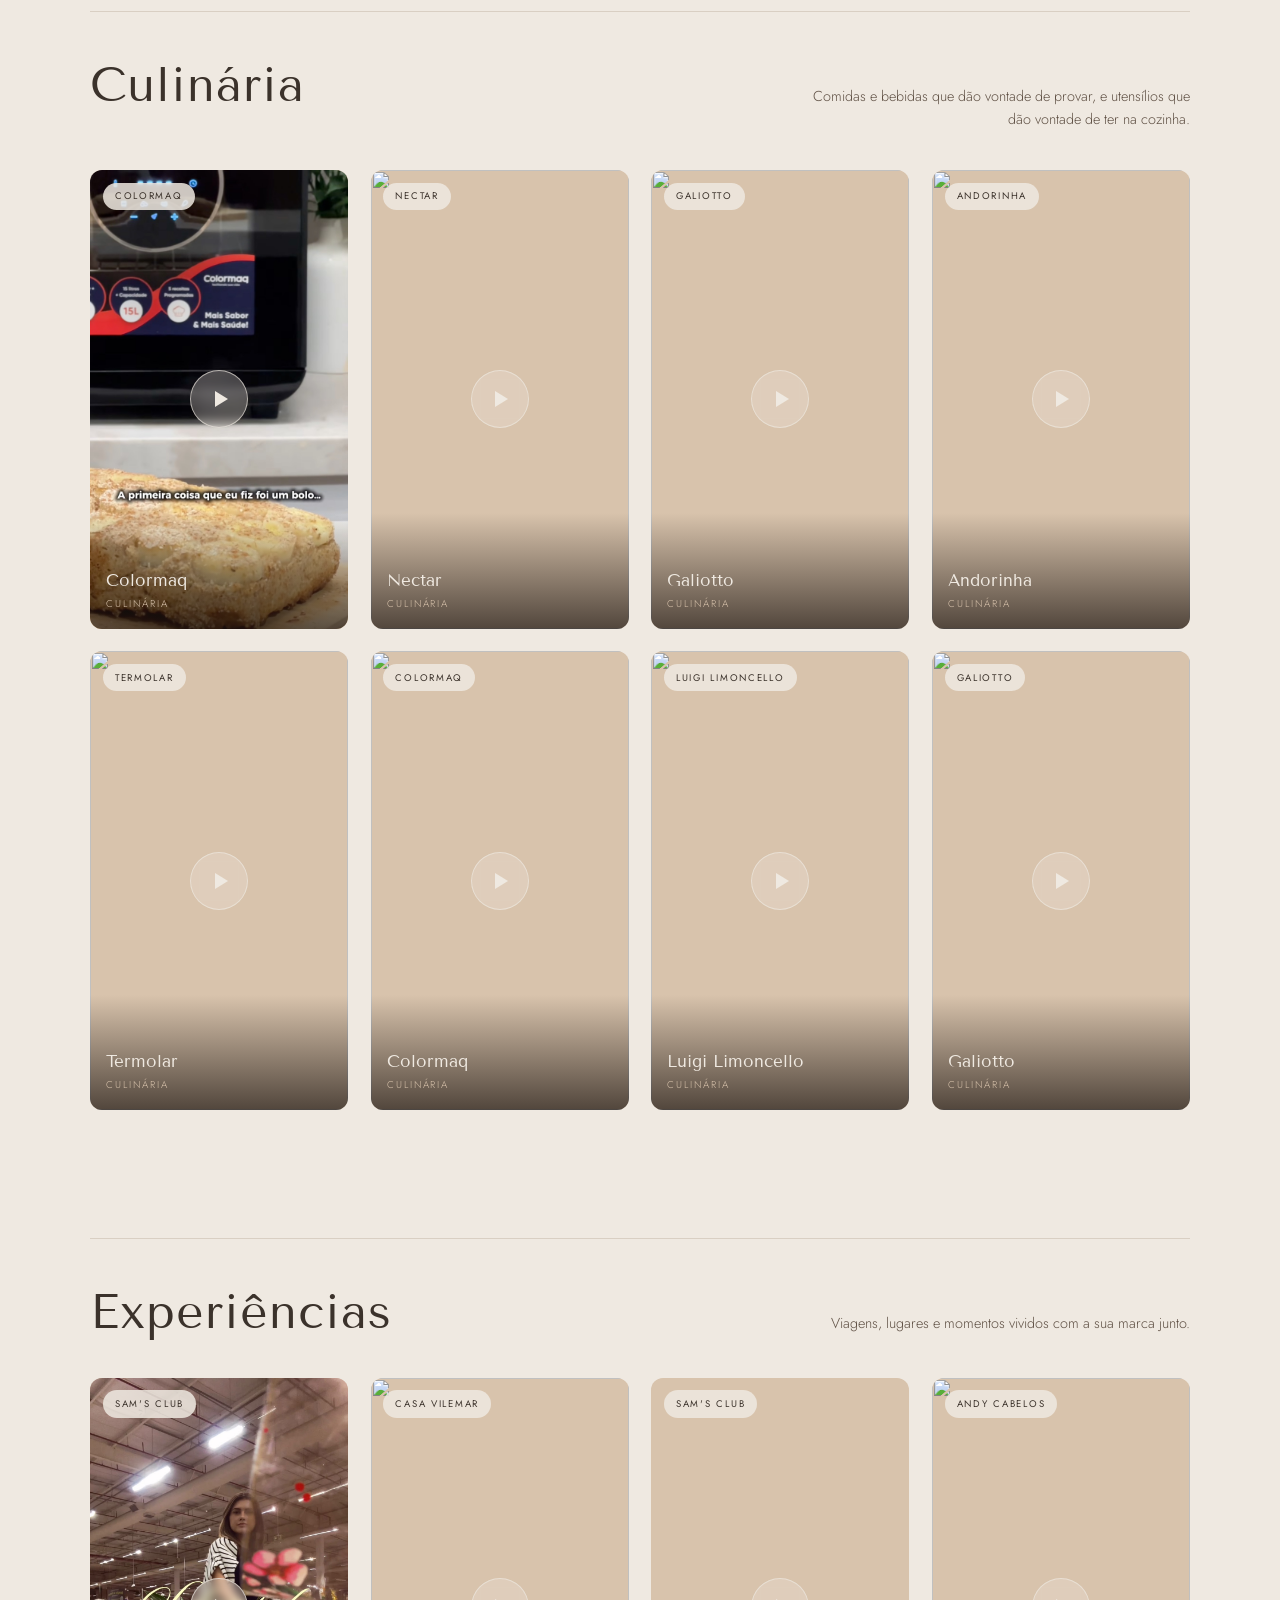
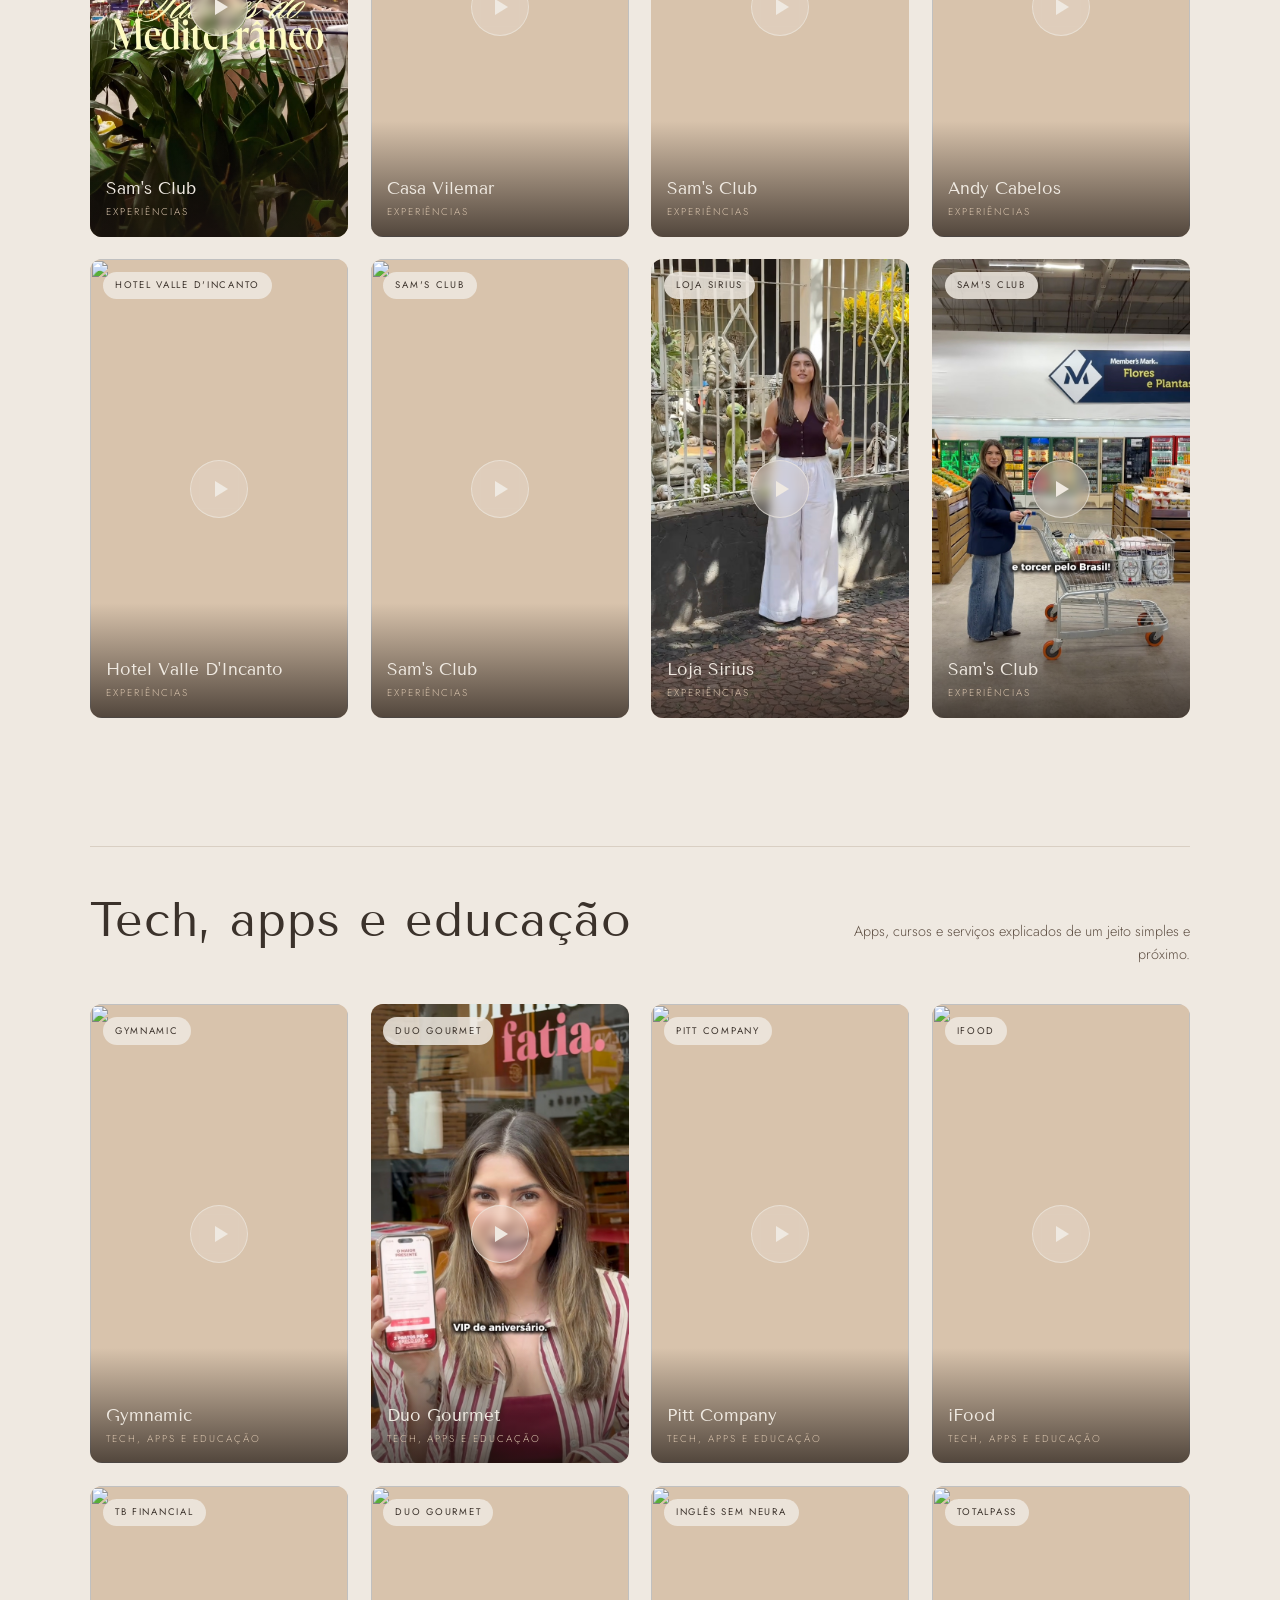
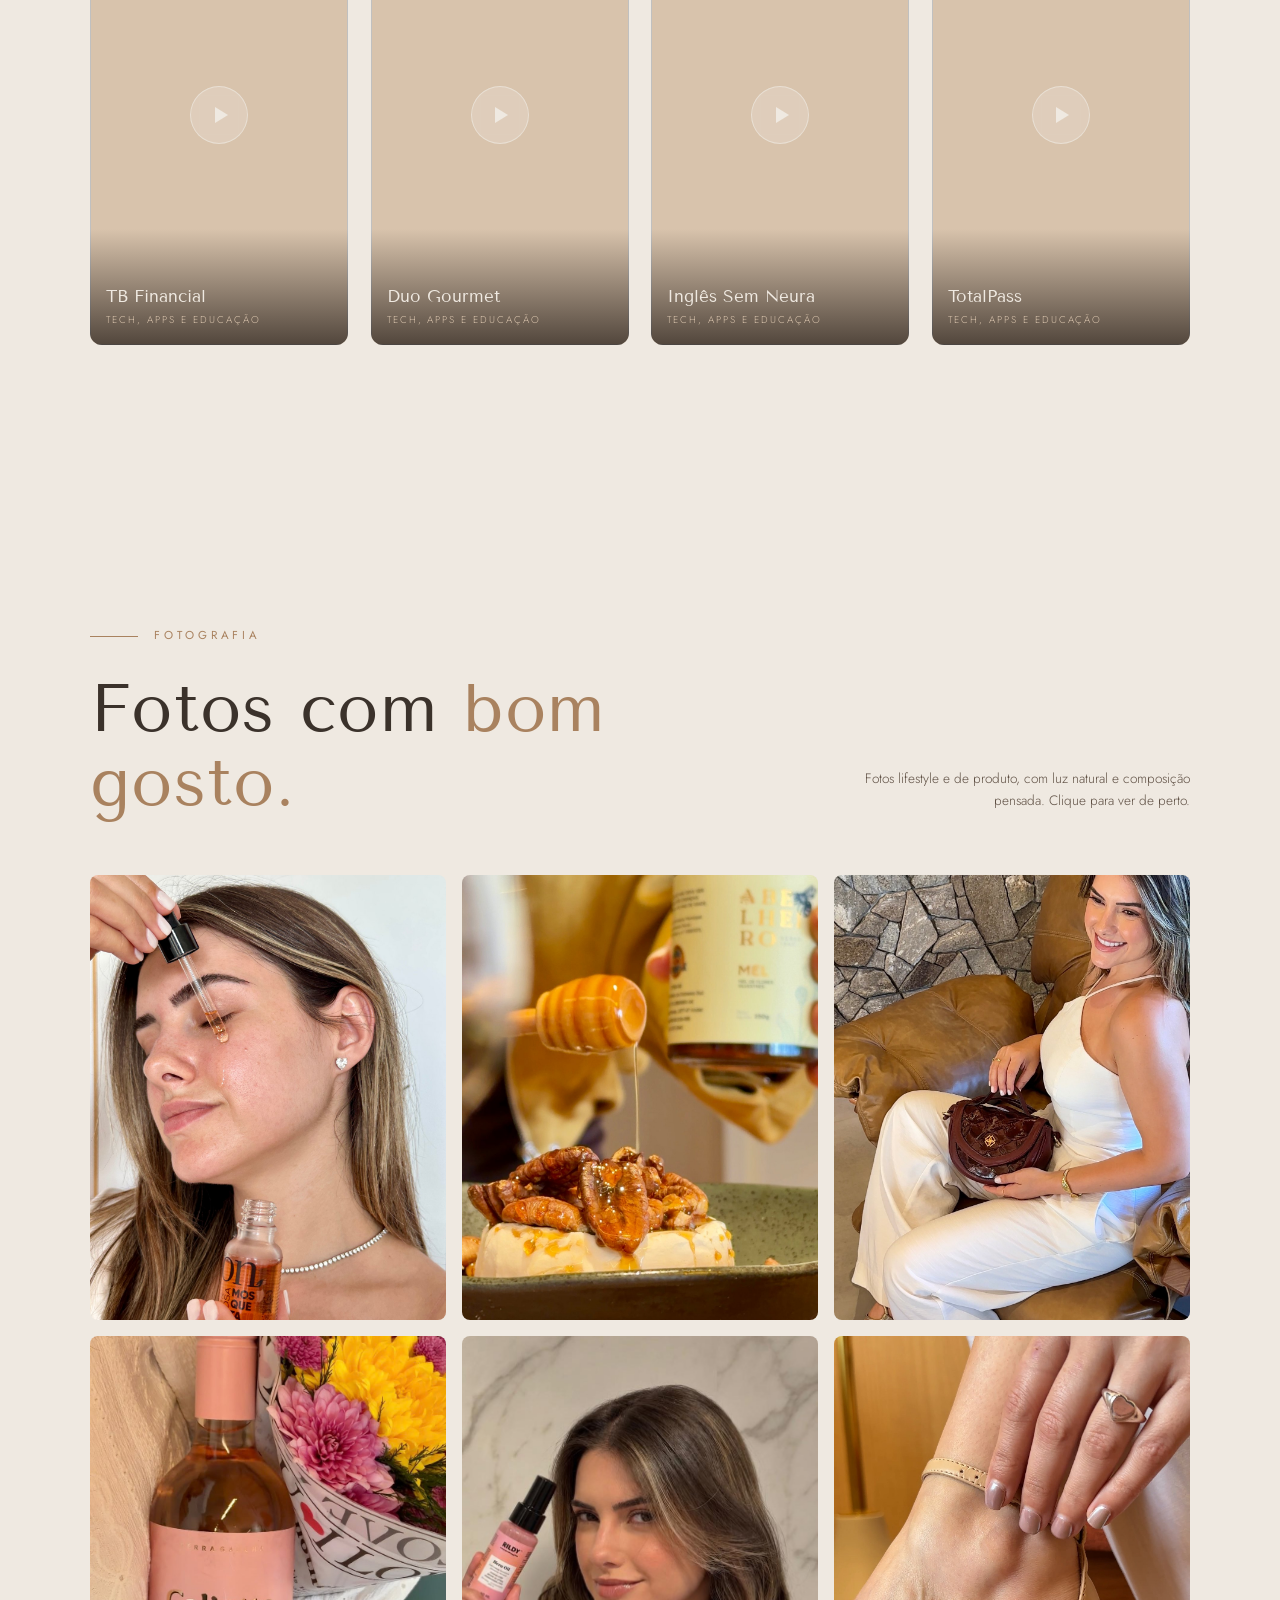
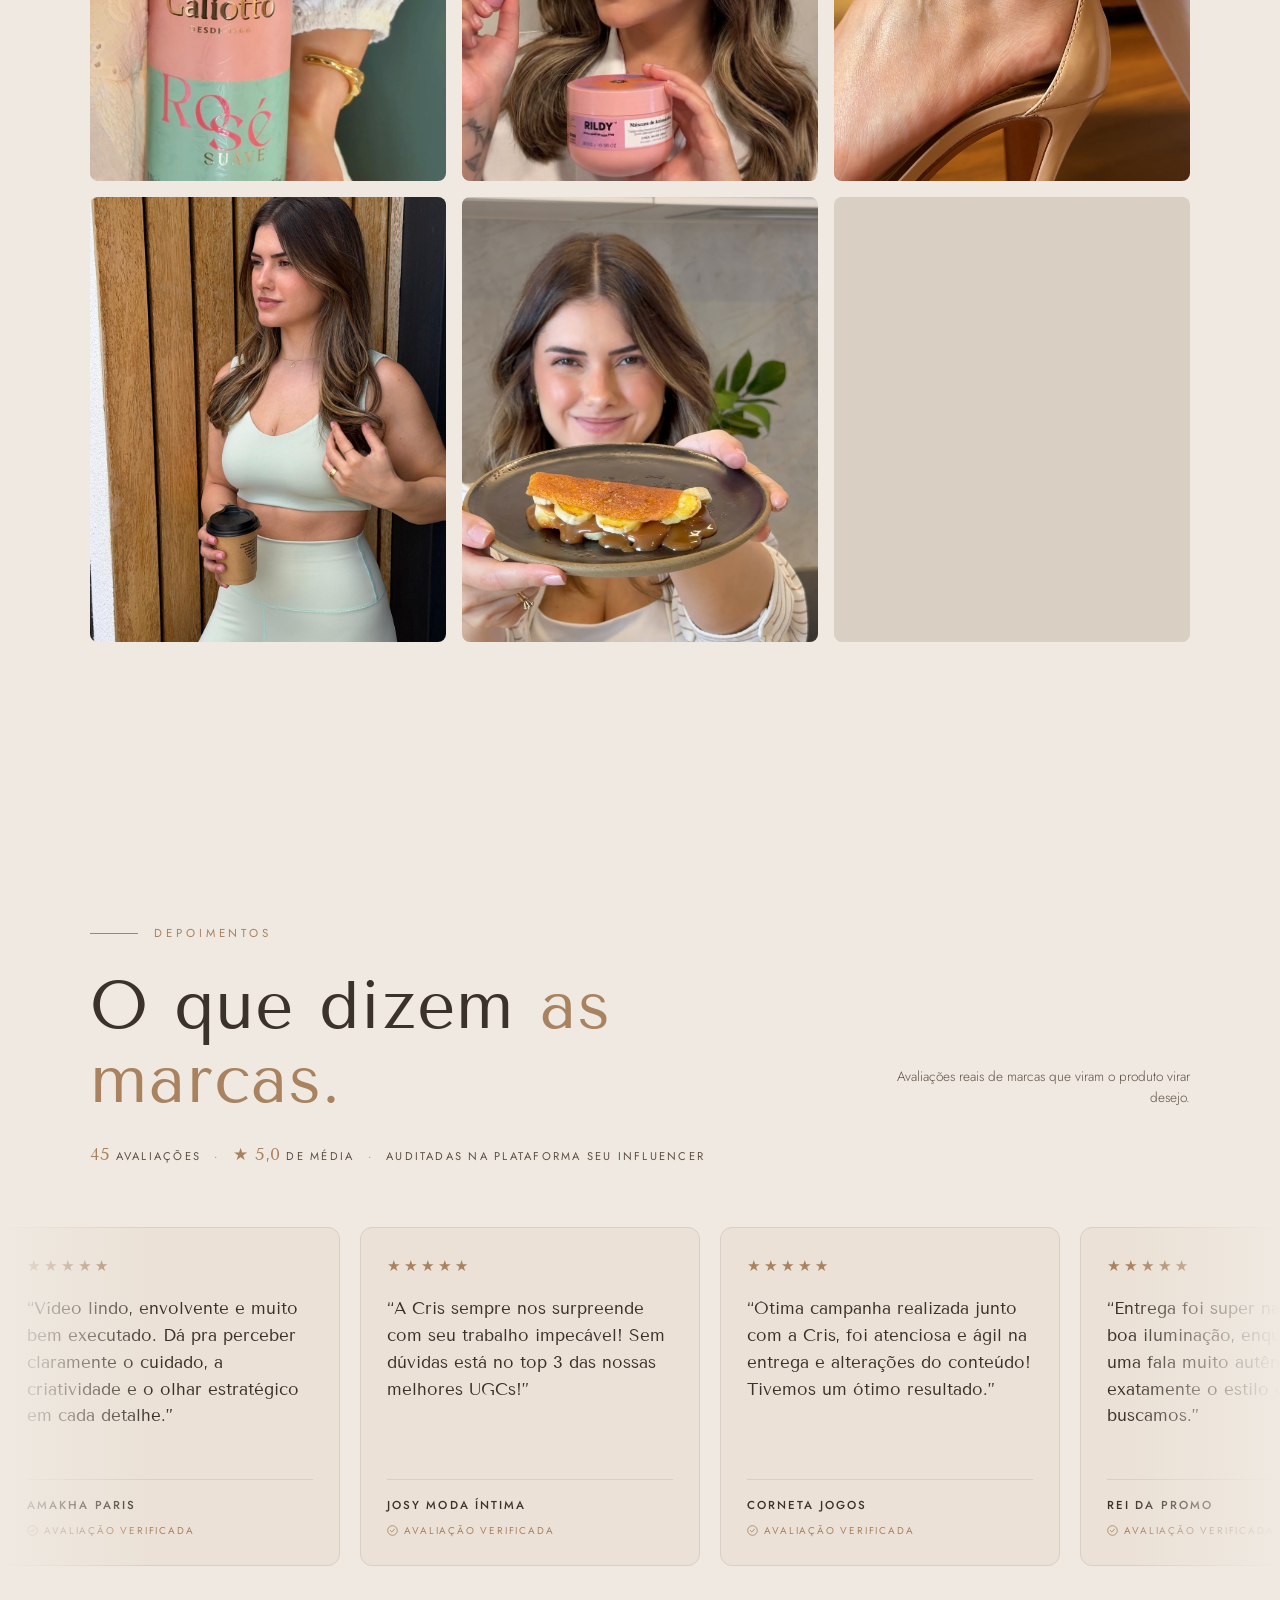
==== commit e26af4c5: "Popup de contato e nova confirmação do formulário" ====
--- a/index.html
+++ b/index.html
@@ -809,6 +809,35 @@
   .revela{opacity:1;transform:none}
   .faixa-trilho{flex-wrap:wrap;width:auto}
 }
+
+/* POPUP DE CONTATO: aparece uma vez só por visitante */
+.popup{position:fixed;inset:0;z-index:450;display:flex;align-items:center;justify-content:center;padding:16px;background:rgba(59,50,43,.55);opacity:0;transition:opacity .35s ease}
+.popup[hidden]{display:none}
+.popup.aberto{opacity:1}
+.popup-card{position:relative;width:100%;max-width:440px;max-height:calc(100vh - 32px);max-height:calc(100dvh - 32px);overflow-y:auto;padding:38px 32px 28px;border-radius:8px;background:#efe9e1;color:#3b322b;box-shadow:0 24px 60px rgba(30,22,17,.28);transform:translateY(14px);transition:transform .35s ease}
+.popup.aberto .popup-card{transform:none}
+.popup-fechar{top:.5rem;right:.5rem;color:#5f5044}
+.popup-fechar:hover{border-color:#d9cfc3}
+.popup-rotulo{margin:0 0 .8rem;font-family:var(--corpo);font-size:.7rem;font-weight:400;letter-spacing:.26em;text-transform:uppercase;color:#a9825f}
+.popup-card h2{margin:0 0 .7rem;font-family:var(--titulo);font-weight:400;font-size:1.75rem;line-height:1.2;color:#3b322b}
+.popup-texto{margin:0 0 1.4rem;font-size:.95rem;line-height:1.6;color:#5f5044}
+.popup-form{display:grid;gap:10px}
+.popup-form input{width:100%;height:46px;padding:0 14px;border:1px solid #d9cfc3;border-radius:6px;background:#fdfcfa;font-family:var(--corpo);font-size:.95rem;font-weight:300;color:#3b322b}
+.popup-form input::placeholder{color:#8a7d70}
+.popup-form input:focus{outline:none;border-color:#a9825f;box-shadow:0 0 0 3px rgba(169,130,95,.18)}
+.popup-form input[aria-invalid="true"]{border-color:#9a3b2b}
+.popup-btn{display:flex;align-items:center;justify-content:center;gap:.5rem;width:100%;height:50px;margin-top:4px;border:0;border-radius:4px;background:#3b322b;color:#efe9e1;font-family:var(--corpo);font-size:.78rem;font-weight:400;letter-spacing:.2em;text-transform:uppercase;cursor:pointer;transition:background .3s}
+.popup-btn:hover{background:#a9825f}
+.popup-btn:disabled{opacity:.6;cursor:wait}
+.popup-erro{margin:2px 0 0;font-size:.85rem;color:#9a3b2b}
+.popup-erro a{color:#9a3b2b}
+.popup-nota{margin:14px 0 0;font-size:.75rem;line-height:1.5;color:#8a7d70;text-align:center}
+.popup-ok{text-align:center;padding:10px 0 6px}
+.popup-ok h2{margin-bottom:.5rem}
+.popup-ok p{margin:0;color:#5f5044}
+html.pop-aberto{overflow:hidden}
+@media (max-width:480px){.popup-card{padding:34px 22px 22px}.popup-card h2{font-size:1.55rem}}
+@media (prefers-reduced-motion:reduce){.popup,.popup-card{transition:none}.popup-card{transform:none}}
 </style>
 </head>
 <body>
@@ -999,6 +1028,31 @@
 </section>
 
 <!-- VÍDEO AMPLIADO: ao clicar no play, o vídeo abre grande no centro da tela -->
+<!-- POPUP DE CONTATO (aparece uma vez: depois de 20 s ou 50% da página) -->
+<div class="popup" id="popup" role="dialog" aria-modal="true" aria-labelledby="pop-titulo" hidden>
+  <div class="popup-card">
+    <button class="fechar popup-fechar" type="button" id="pop-fechar" aria-label="Fechar" data-t-aria="fechar">&times;</button>
+    <div id="pop-caixa">
+      <p class="popup-rotulo" data-t="popRotulo">Vamos conversar?</p>
+      <h2 id="pop-titulo" data-t="popTitulo">Curtindo o portfólio?</h2>
+      <p class="popup-texto" data-t="popTexto">Deixa seu contato que eu te envio a minha proposta com formatos e valores.</p>
+      <form class="popup-form" id="pop-form" novalidate>
+        <input type="text" name="nome" autocomplete="name" required placeholder="Seu nome" data-t-ph="popNome" aria-label="Seu nome" data-t-aria="popNome">
+        <input type="email" name="email" autocomplete="email" required placeholder="Seu e-mail" data-t-ph="popEmail" aria-label="Seu e-mail" data-t-aria="popEmail">
+        <input type="text" name="marca" autocomplete="organization" placeholder="Sua marca" data-t-ph="popMarca" aria-label="Sua marca" data-t-aria="popMarca">
+        <input type="tel" name="whats" autocomplete="tel" placeholder="WhatsApp (opcional)" data-t-ph="popWhats" aria-label="WhatsApp (opcional)" data-t-aria="popWhats">
+        <button class="popup-btn" type="submit"><span data-t="popBotao">Quero receber</span> <span aria-hidden="true">↗</span></button>
+        <p class="popup-erro" id="pop-erro" role="alert" hidden></p>
+      </form>
+      <p class="popup-nota" data-t="popNota">Sem spam. Só a proposta e ideias pra sua marca.</p>
+    </div>
+    <div class="popup-ok" id="pop-ok" hidden tabindex="-1">
+      <h2 data-t="popOkTitulo">Recebido!</h2>
+      <p data-t="popOkTexto">Já já a proposta chega no seu e-mail.</p>
+    </div>
+  </div>
+</div>
+
 <div class="vmodal" id="vmodal" role="dialog" aria-modal="true" aria-label="Vídeo ampliado" data-t-aria="videoAmpliado" hidden>
   <button class="vm-fechar" type="button" aria-label="Fechar" data-t-aria="lbFechar"><svg viewBox="0 0 24 24" width="26" height="26" aria-hidden="true"><path d="M5 5l14 14M19 5L5 19" stroke="currentColor" stroke-width="1.4" fill="none"/></svg></button>
   <div class="vm-caixa vplayer vplayer--yt" id="vm-caixa">
@@ -1056,7 +1110,7 @@
         <div class="confirmacao contato-ok" id="ok-contato" hidden tabindex="-1">
           <p class="rotulo" data-t="okRotulo">Mensagem recebida</p>
           <h3><span data-t="okObrigada">Obrigada</span>, <span id="ok-nome"></span>!</h3>
-          <p id="ok-texto" data-t="okTexto">Vou ler com carinho e te respondo em até um dia útil. Se preferir, me chama no WhatsApp.</p>
+          <p id="ok-texto" data-t="okTexto">Recebi a sua mensagem e já te respondo. Se preferir, me chama no WhatsApp.</p>
         </div>
       </div>
     </div>
@@ -1144,16 +1198,18 @@
     btnEmail: "E-mail", btnEscrever: "Escrever",
     lblNome: "Nome", lblEmail: "E-mail", lblMsg: "Mensagem", phNome: "Seu nome", phEmail: "Seu e-mail", phMarca: "Marca / empresa", phMsg: "O que você precisa? Formato, prazo, quantidade...", btnEnviar: "Enviar mensagem",
     okRotulo: "Mensagem recebida", okObrigada: "Obrigada",
-    okTexto: "Vou ler com carinho e te respondo em até um dia útil. Se preferir, me chama no WhatsApp.",
-    fechar: "Fechar", kitRotulo: "Mídia kit", kitTitulo: "Quer meu mídia kit completo?",
-    kitTexto: "Deixa seu nome e e-mail que eu te envio com valores, formatos e resultados.",
+    okTexto: "Recebi a sua mensagem e já te respondo. Se preferir, me chama no WhatsApp.",
+    fechar: "Fechar",
+    popRotulo: "Vamos conversar?", popTitulo: "Curtindo o portfólio?", popTexto: "Deixa seu contato que eu te envio a minha proposta com formatos e valores.",
+    popNome: "Seu nome", popEmail: "Seu e-mail", popMarca: "Sua marca", popWhats: "WhatsApp (opcional)", popBotao: "Quero receber",
+    popNota: "Sem spam. Só a proposta e ideias pra sua marca.", popOkTitulo: "Recebido!", popOkTexto: "Já já a proposta chega no seu e-mail.",
+    popErro: "Algo deu errado.", popErroLink: "Me chama no WhatsApp?",
     catEtiqueta: "Categorias", catTitulo: "Conteúdo para cada tipo de", catTituloDestaque: "marca.",
     catApoio: "Escolha o seu nicho e veja como eu levo produtos para a vida real.", catLinksAria: "Categorias",
     catNum: "Conteúdo UGC", videoEmBreve: "Vídeo em breve", reproduzir: "Reproduzir vídeo", pausar: "Pausar vídeo",
     contEtiqueta: "Contato", contTitulo1: "Vamos criar", contTitulo2: "juntos?", contApoio: "Respondo em até um dia útil. Atendo marcas de todo o Brasil, a partir de Porto Alegre.",
     contAgenda: "Agenda aberta para dezembro e janeiro", contWhats: "Chamar no WhatsApp", lblMarca: "Marca / empresa", rodapeCargo: "UGC creator & influencer",
     contErro: "Não consegui enviar agora. Abri o WhatsApp para você falar comigo direto.", okWhats: "Abri o WhatsApp com a sua mensagem pronta. É só tocar em enviar por lá.",
-    btnKit: "Quero receber", kitOkTitulo: "Prontinho!", kitOkTexto: "Em breve o mídia kit chega no seu e-mail."
   },
   en: {
     docTitulo: "Cristiane Dall' Accua | UGC Creator Portfolio",
@@ -1205,16 +1261,18 @@
     btnEmail: "Email", btnEscrever: "Write",
     lblNome: "Name", lblEmail: "Email", lblMsg: "Message", phNome: "Your name", phEmail: "Your email", phMarca: "Brand / company", phMsg: "What do you need? Format, deadline, quantity...", btnEnviar: "Send message",
     okRotulo: "Message received", okObrigada: "Thank you",
-    okTexto: "I'll read it carefully and reply within one business day. If you prefer, reach me on WhatsApp.",
-    fechar: "Close", kitRotulo: "Media kit", kitTitulo: "Want my full media kit?",
-    kitTexto: "Leave your name and email and I'll send it with rates, formats and results.",
+    okTexto: "I got your message and will get back to you shortly. If you prefer, reach me on WhatsApp.",
+    fechar: "Close",
+    popRotulo: "Let's talk?", popTitulo: "Enjoying the portfolio?", popTexto: "Leave your contact and I'll send you my proposal with formats and rates.",
+    popNome: "Your name", popEmail: "Your email", popMarca: "Your brand", popWhats: "WhatsApp (optional)", popBotao: "Send it to me",
+    popNota: "No spam. Just the proposal and ideas for your brand.", popOkTitulo: "Got it!", popOkTexto: "The proposal will be in your inbox soon.",
+    popErro: "Something went wrong.", popErroLink: "Message me on WhatsApp?",
     catEtiqueta: "Categories", catTitulo: "Content for every kind of", catTituloDestaque: "brand.",
     catApoio: "Choose your niche and see how I bring products into real life.", catLinksAria: "Categories",
     catNum: "UGC content", videoEmBreve: "Video coming soon", reproduzir: "Play video", pausar: "Pause video",
     contEtiqueta: "Contact", contTitulo1: "Shall we create", contTitulo2: "together?", contApoio: "I reply within one business day. I work with brands all over Brazil, from Porto Alegre.",
     contAgenda: "Booking open for December and January", contWhats: "Message me on WhatsApp", lblMarca: "Brand / company", rodapeCargo: "UGC creator & influencer",
     contErro: "I couldn't send it right now. I opened WhatsApp so you can reach me directly.", okWhats: "I opened WhatsApp with your message ready. Just tap send there.",
-    btnKit: "Send it to me", kitOkTitulo: "All set!", kitOkTexto: "Your media kit will arrive in your inbox soon."
   }
 };
 
@@ -1255,7 +1313,7 @@
 const BARRA_CATEGORIAS = true;
 /* CAPAS PRÓPRIAS: suba a imagem na pasta capas do GitHub com o nome capas/<ID do vídeo>.jpg
    e coloque o ID aqui. Exemplo: ["A5k4s6i9HQk", "ailKLJ6FEuI"]. Sem o ID aqui, o site usa a capa do YouTube. */
-const CAPAS_PROPRIAS = ["A5k4s6i9HQk", "ailKLJ6FEuI", "yWzNE078sI4", "TJdWO2m20SY", "imqL-dXzgKw", "lsX_kDsTtB8", "9H7T5fyp9aI", "irZMV3XC2x4", "Vzx5y4TzXvM", "e1UV_eFa4h4", "CACU5ZyaB6U", "xG2Oj6HcpCU", "7uKmJx0m3KM", "sB6sbfN6wTw", "cE6oJi5At4k", "ZX0PYCNYaAs", "dZwXdSeEuYk"];
+const CAPAS_PROPRIAS = ["A5k4s6i9HQk", "ailKLJ6FEuI", "yWzNE078sI4", "TJdWO2m20SY", "imqL-dXzgKw", "lsX_kDsTtB8", "9H7T5fyp9aI", "irZMV3XC2x4", "Vzx5y4TzXvM", "e1UV_eFa4h4", "CACU5ZyaB6U", "xG2Oj6HcpCU", "7uKmJx0m3KM", "sB6sbfN6wTw", "cE6oJi5At4k", "ZX0PYCNYaAs", "dZwXdSeEuYk", "aNZP9Kts7uQ"];
 const VIDEOS_POR_CATEGORIA = 8; /* quantos vídeos aparecem em cada categoria */
 const categorias = [
   { chave: "beleza", nome: { pt: "Beleza", en: "Beauty" },
@@ -1989,6 +2047,7 @@
     return "https://wa.me/5551996627564?text=" + encodeURIComponent(linhas.join("\n\n"));
   };
   const mostraOk = (nome, viaWhats) => {
+    try { localStorage.setItem("contato-enviado", "1"); } catch (e) {}
     $("#ok-nome").textContent = nome.split(" ")[0];
     if (viaWhats) $("#ok-texto").textContent = T("okWhats");
     form.hidden = true; ok.hidden = false; ok.focus();
@@ -2030,6 +2089,99 @@
   if (e.key === "Escape" && menu.classList.contains("aberto")) { fechaMenu(); botaoMenu.focus(); }
 });
 
+/* POPUP DE CONTATO
+   Aparece uma vez só: depois de 20 segundos ou quando a pessoa rola metade da página.
+   Não aparece para quem já enviou o contato, nem com vídeo, foto ampliada ou menu aberto.
+   O contato vai para o e-mail (FormSubmit) e para a aba Marcas do painel, como Lead. */
+(function () {
+  const pop = $("#popup"); if (!pop) return;
+  const form = $("#pop-form"), erro = $("#pop-erro");
+  const CHAVE = "popup-contato";
+  const le = (k) => { try { return localStorage.getItem(k); } catch (e) { return null; } };
+  const grava = (k, v) => { try { localStorage.setItem(k, v); } catch (e) {} };
+  if (le(CHAVE) || le("contato-enviado")) return;
+  let mostrou = false, antes = null, relogio = null;
+
+  const ocupado = () => !$("#vmodal").hidden || !$("#lightbox").hidden || !!document.querySelector(".vplayer.tocando, .vplayer.previa")
+    || $("#menu").classList.contains("aberto") || [...document.querySelectorAll("video")].some(v => !v.paused);
+  const tenta = () => {
+    if (mostrou || le(CHAVE) || le("contato-enviado")) return;
+    if (ocupado()) { clearTimeout(relogio); relogio = setTimeout(tenta, 3000); return; }
+    abre();
+  };
+  const abre = () => {
+    mostrou = true;
+    window.removeEventListener("scroll", aoRolar);
+    antes = document.activeElement;
+    pop.hidden = false;
+    document.documentElement.classList.add("pop-aberto");
+    requestAnimationFrame(() => requestAnimationFrame(() => pop.classList.add("aberto")));
+    setTimeout(() => { const c = form.querySelector("input"); if (c) c.focus({ preventScroll: true }); }, 60);
+  };
+  const fecha = () => {
+    if (pop.hidden) return;
+    grava(CHAVE, "visto");
+    pop.classList.remove("aberto");
+    document.documentElement.classList.remove("pop-aberto");
+    setTimeout(() => { pop.hidden = true; }, semMovimento ? 0 : 350);
+    if (antes && antes.focus) antes.focus({ preventScroll: true });
+  };
+  const aoRolar = () => {
+    const total = document.documentElement.scrollHeight - innerHeight;
+    if (total > 0 && scrollY / total >= 0.5) tenta();
+  };
+  setTimeout(tenta, 20000);
+  window.addEventListener("scroll", aoRolar, { passive: true });
+
+  $("#pop-fechar").addEventListener("click", fecha);
+  pop.addEventListener("click", (e) => { if (e.target === pop) fecha(); });
+  document.addEventListener("keydown", (e) => {
+    if (pop.hidden) return;
+    if (e.key === "Escape") { fecha(); return; }
+    if (e.key === "Tab") { /* o foco fica dentro do popup */
+      const f = [...pop.querySelectorAll("button, input")].filter(x => x.offsetParent);
+      if (!f.length) return;
+      if (e.shiftKey && document.activeElement === f[0]) { e.preventDefault(); f[f.length - 1].focus(); }
+      else if (!e.shiftKey && document.activeElement === f[f.length - 1]) { e.preventDefault(); f[0].focus(); }
+    }
+  });
+
+  const emailOk = (t) => /^[^\s@]+@[^\s@]+\.[^\s@]{2,}$/.test(t);
+  form.addEventListener("submit", async (e) => {
+    e.preventDefault();
+    erro.hidden = true;
+    const d = { nome: form.nome.value.trim(), email: form.email.value.trim(), marca: form.marca.value.trim(), whats: form.whats.value.trim() };
+    form.nome.setAttribute("aria-invalid", d.nome ? "false" : "true");
+    form.email.setAttribute("aria-invalid", emailOk(d.email) ? "false" : "true");
+    if (!d.nome) { form.nome.focus(); return; }
+    if (!emailOk(d.email)) { form.email.focus(); return; }
+    const botao = form.querySelector("button[type=submit]"); botao.disabled = true;
+    const B = window.BANCO;
+    const hoje = (() => { const a = new Date(); return a.getFullYear() + "-" + String(a.getMonth() + 1).padStart(2, "0") + "-" + String(a.getDate()).padStart(2, "0"); })();
+    const naBase = (B && window.fetch) ? fetch(B.url + "/rest/v1/marcas", {
+      method: "POST",
+      headers: { apikey: B.chave, "Content-Type": "application/json", Prefer: "return=minimal" },
+      body: JSON.stringify({ nome: (d.marca || d.nome).slice(0, 150), email: d.email.slice(0, 200), telefone: d.whats ? d.whats.slice(0, 40) : null,
+        obs: ("Contato: " + d.nome + "\nVeio pelo popup do portfólio. Pediu a proposta com formatos e valores.").slice(0, 4000), situacao: "lead", origem: "popup", ultimo_contato: hoje })
+    }).then(r => r.ok).catch(() => false) : Promise.resolve(false);
+    const porEmail = fetch("https://formsubmit.co/ajax/" + EMAIL_FORMULARIO, {
+      method: "POST", headers: { "Accept": "application/json", "Content-Type": "application/json" },
+      body: JSON.stringify({ Nome: d.nome, "E-mail": d.email, Marca: d.marca || "-", WhatsApp: d.whats || "-", Origem: "Popup do portfólio", _replyto: d.email, _subject: "Novo lead pelo popup do portfólio", _template: "table", _captcha: "false" })
+    }).then(async r => { const j = await r.json().catch(() => ({})); return r.ok && String(j.success) === "true"; }).catch(() => false);
+    const [okBase, okEmail] = await Promise.all([naBase, porEmail]);
+    botao.disabled = false;
+    if (okBase || okEmail) {
+      grava(CHAVE, "enviado");
+      $("#pop-caixa").hidden = true; $("#pop-ok").hidden = false; $("#pop-ok").focus();
+      setTimeout(fecha, 4000);
+    } else {
+      const zap = "https://wa.me/5551996627564?text=" + encodeURIComponent("Olá, Cris! Sou " + d.nome + (d.marca ? " da " + d.marca : "") + ". Quero receber a sua proposta com formatos e valores. Meu e-mail: " + d.email);
+      erro.innerHTML = esc(T("popErro")) + ' <a href="' + zap + '" target="_blank" rel="noopener">' + esc(T("popErroLink")) + "</a>";
+      erro.hidden = false;
+    }
+  });
+})();
+
 /* VÍDEOS DO PAINEL
    O site já abre com a lista de categorias escrita acima (reserva).
    Logo em seguida busca os vídeos da tabela "videos" do painel. Se vierem,
